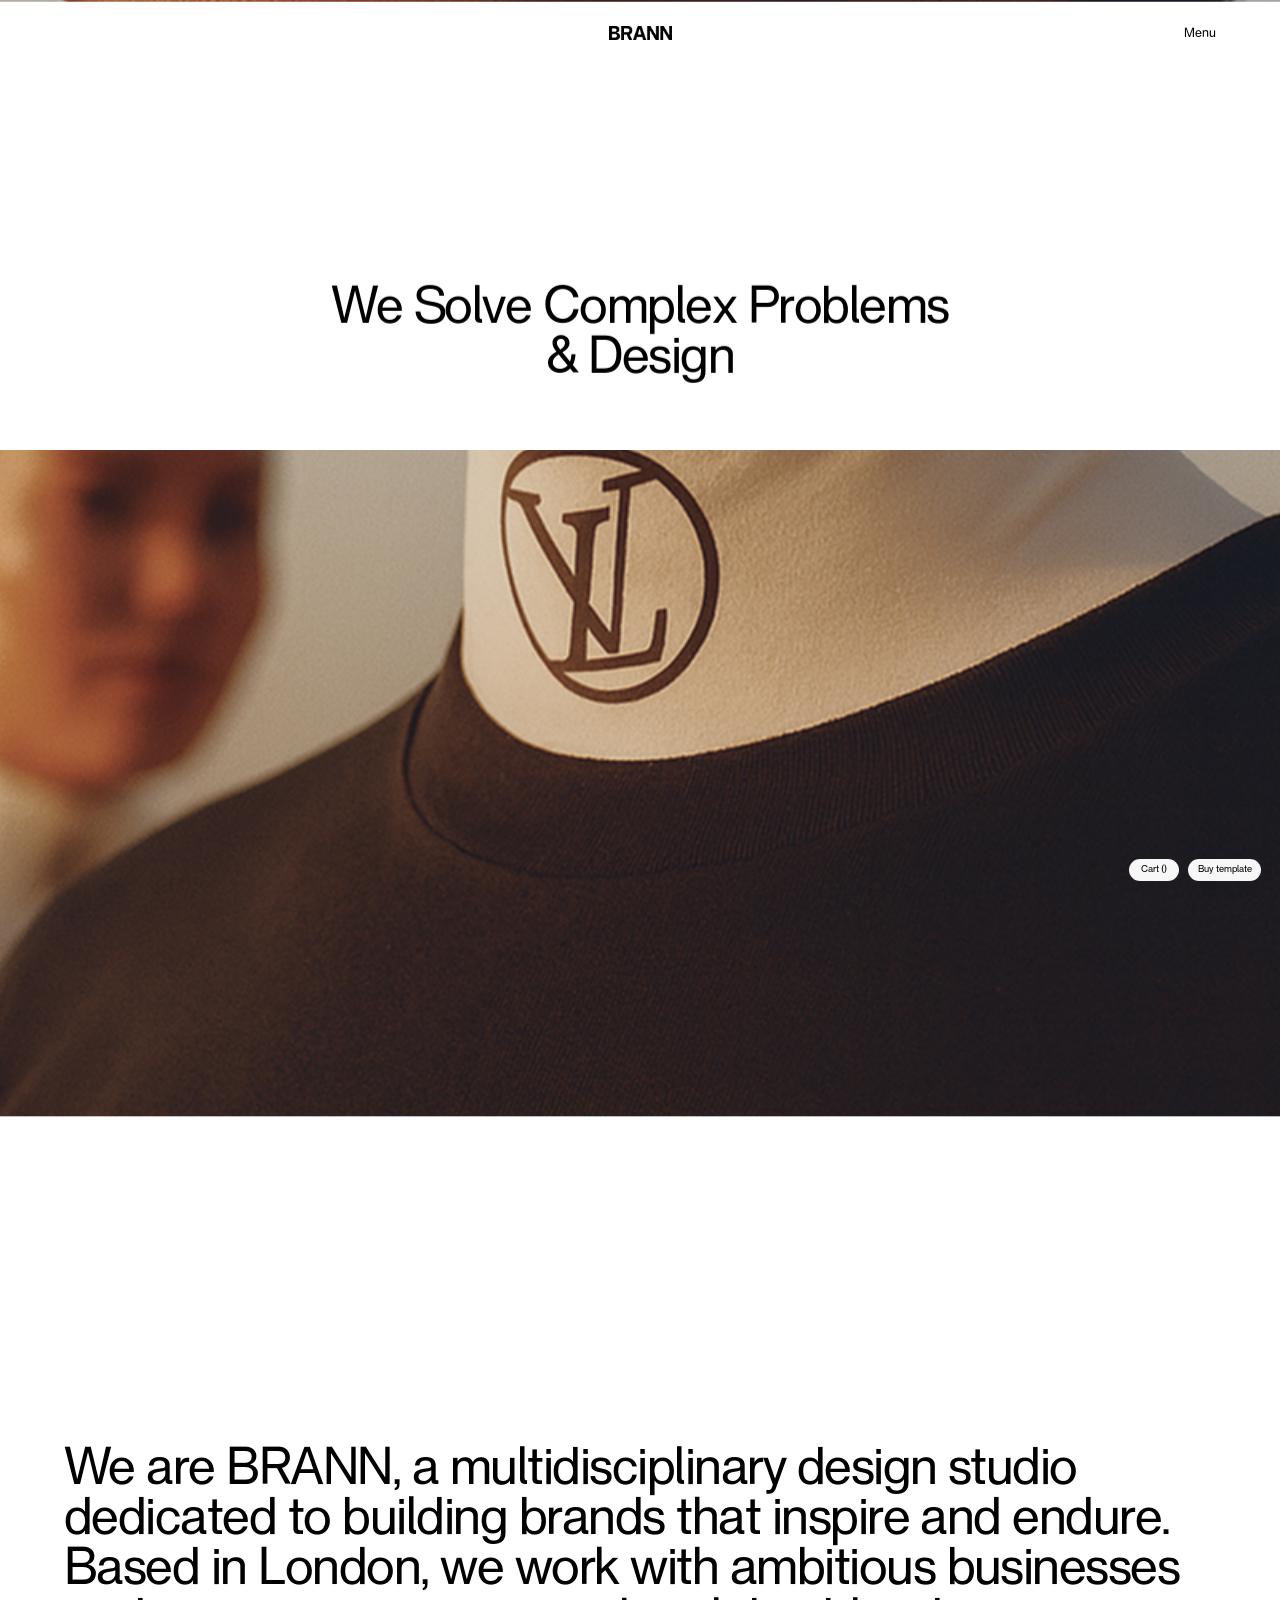
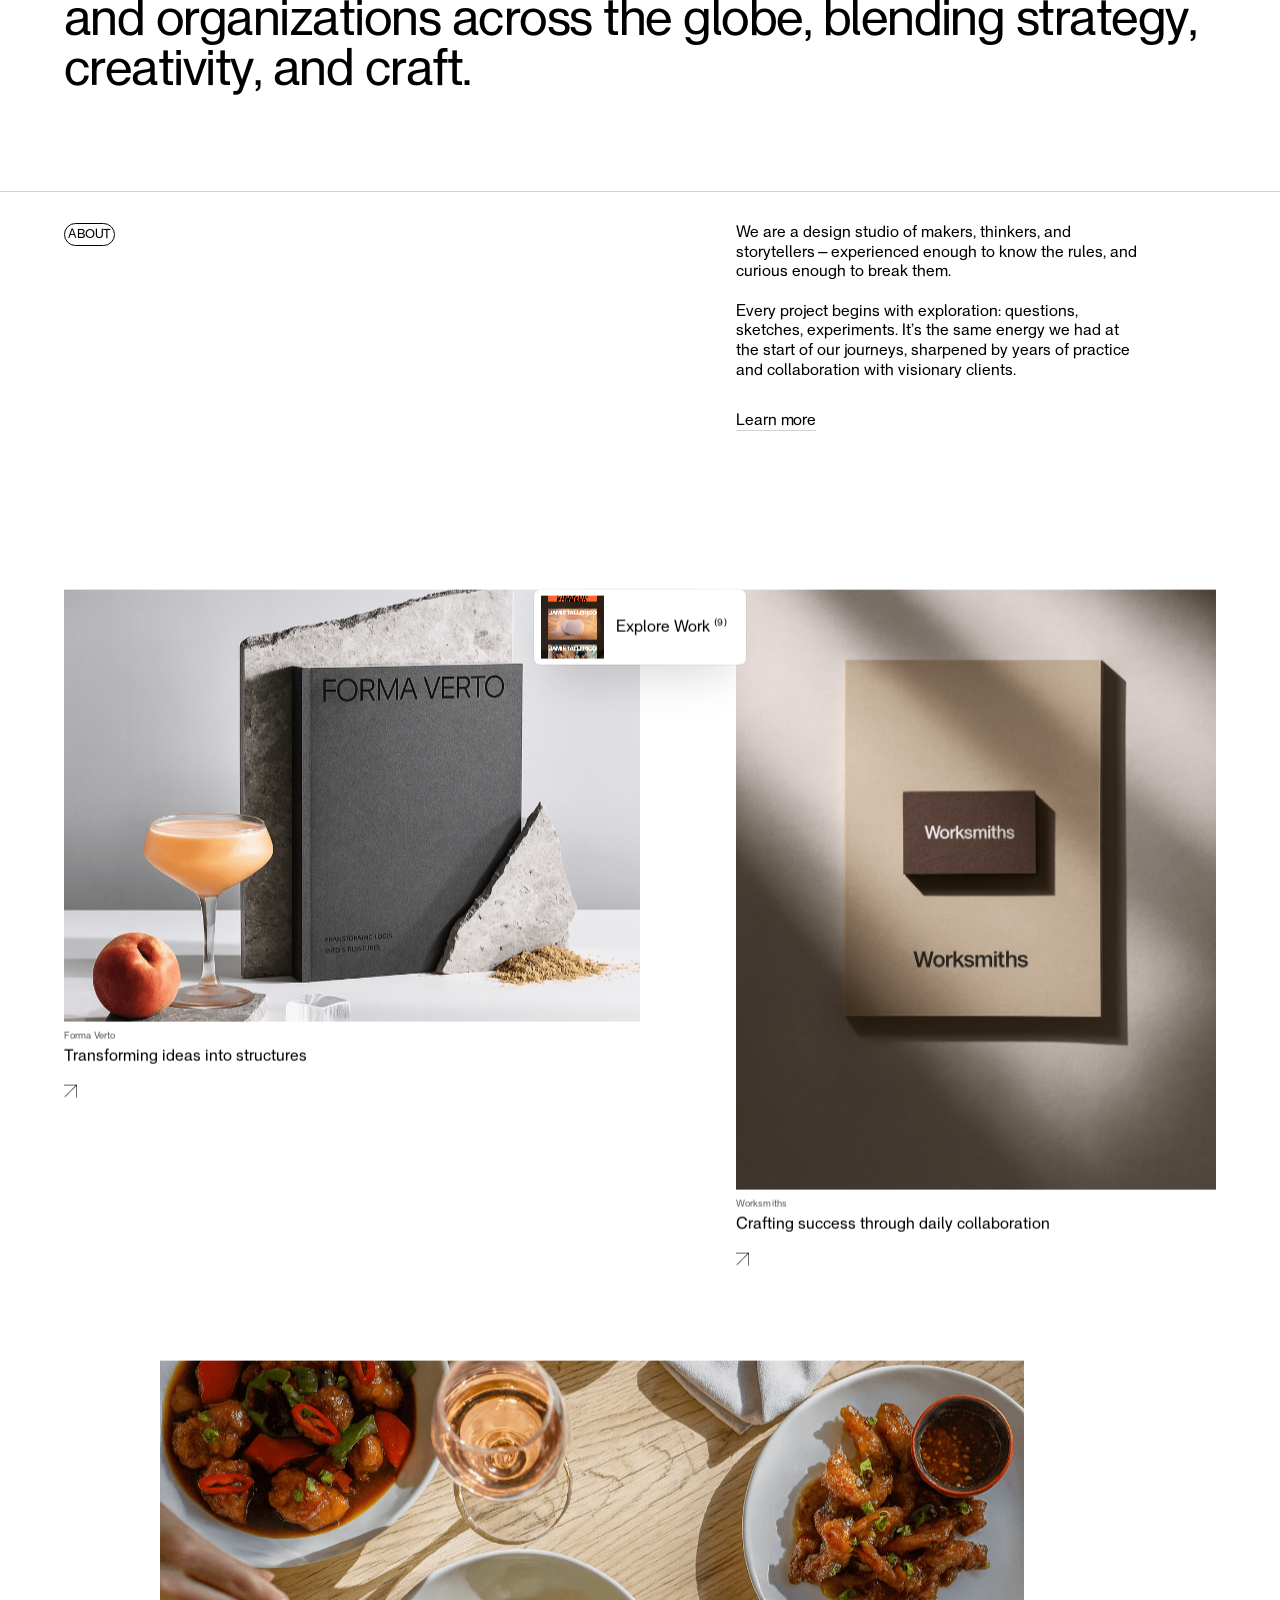
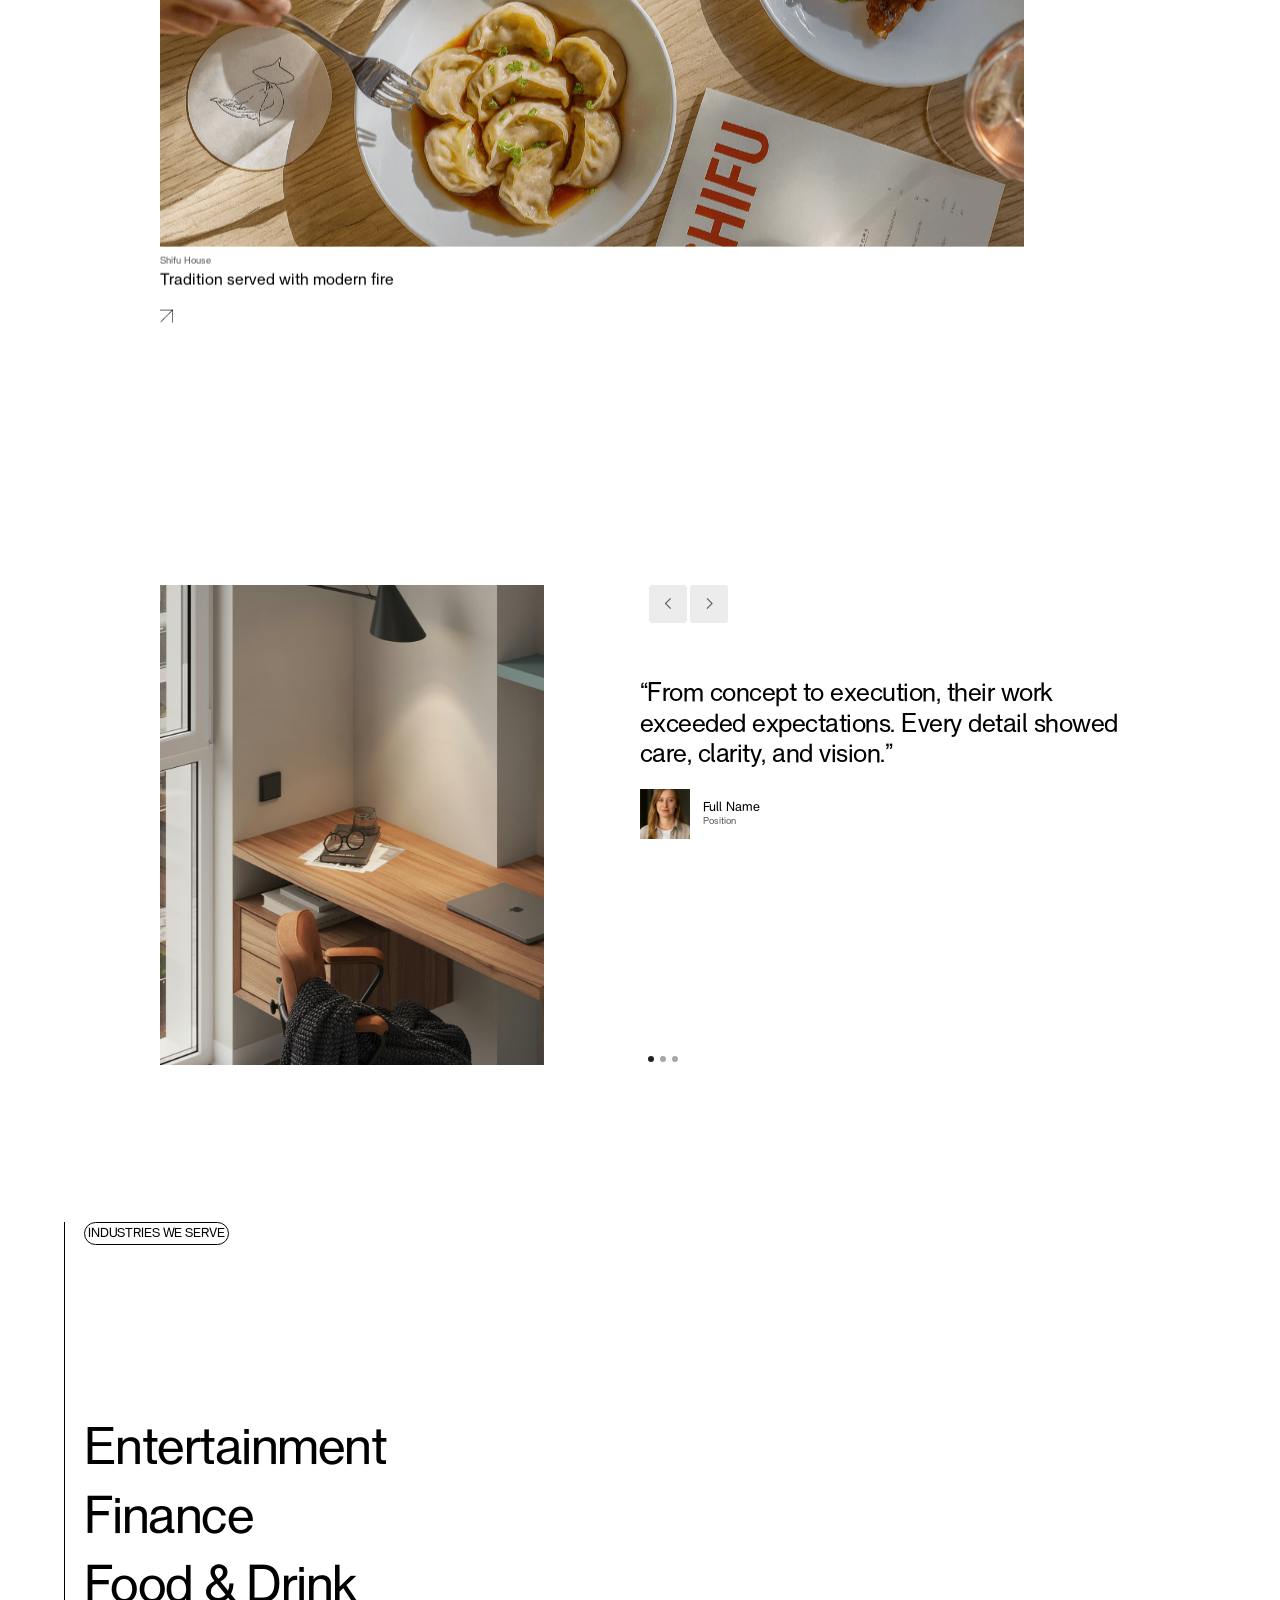
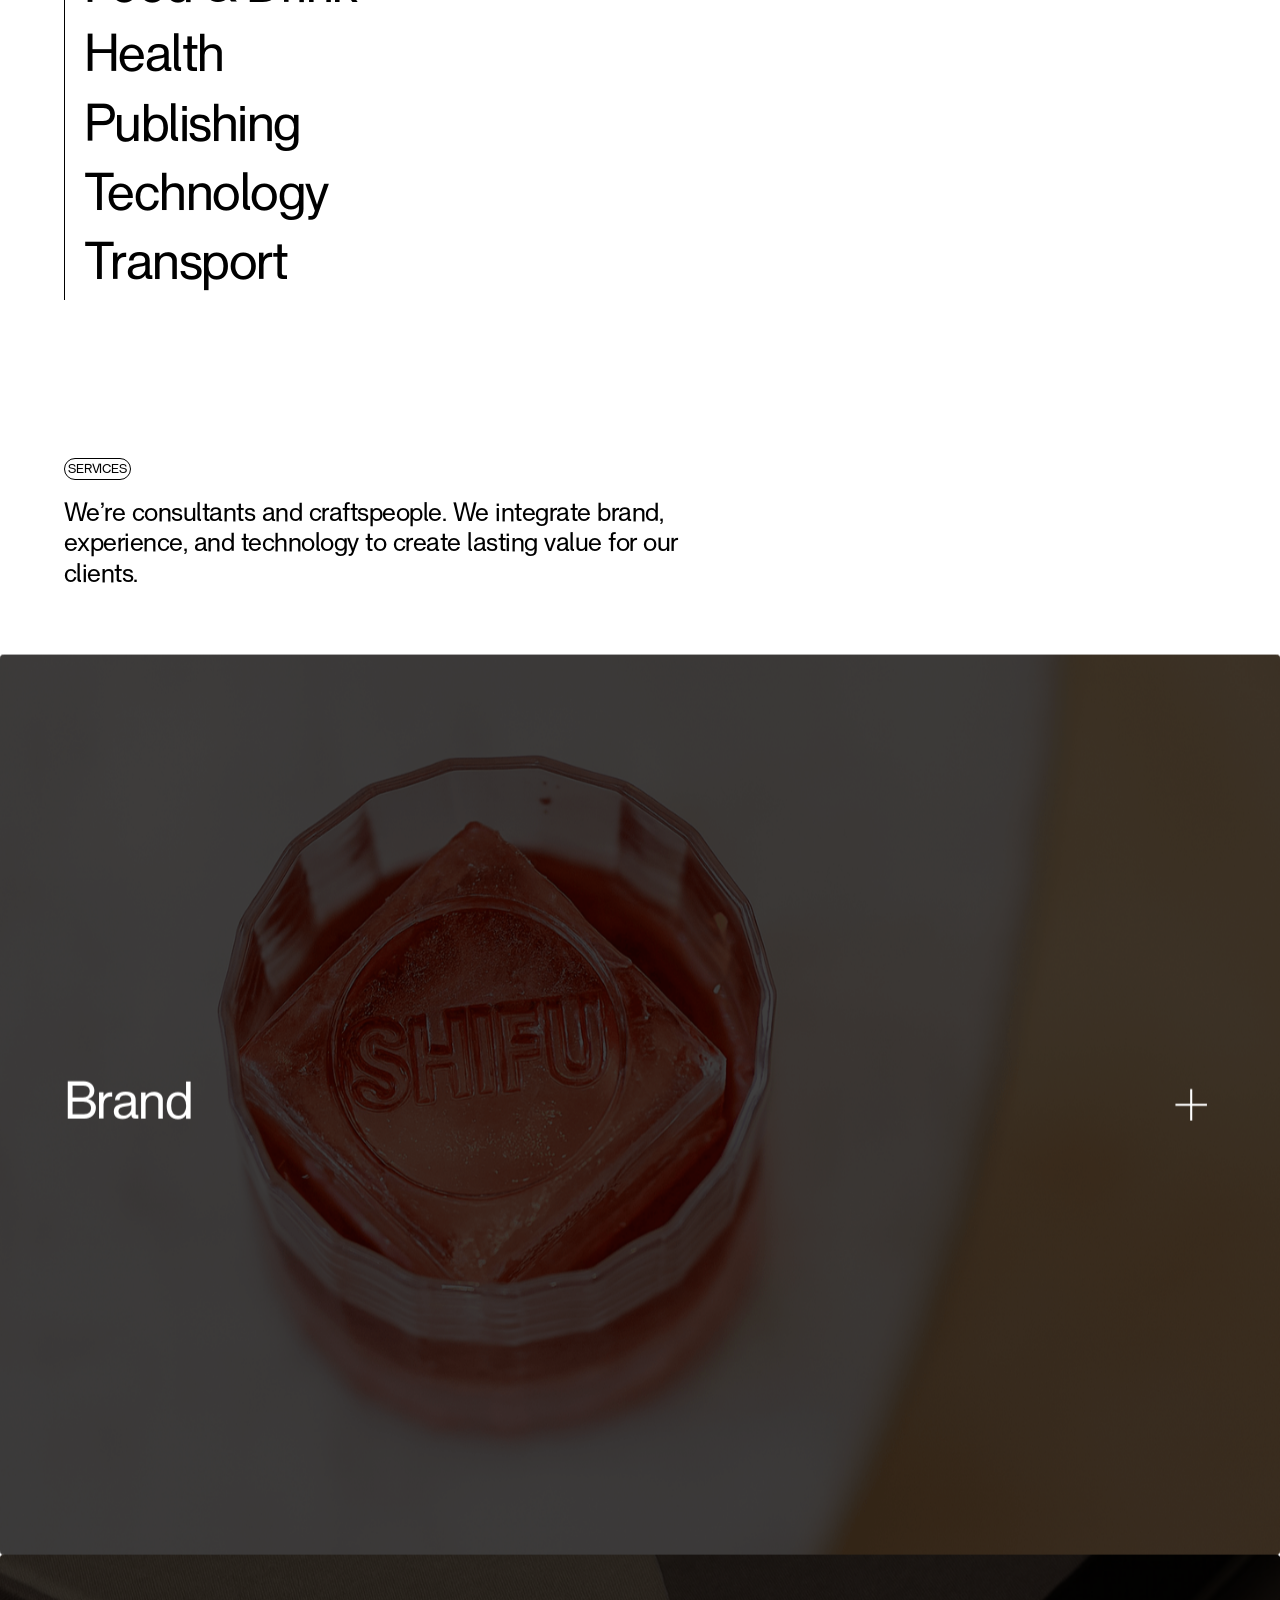
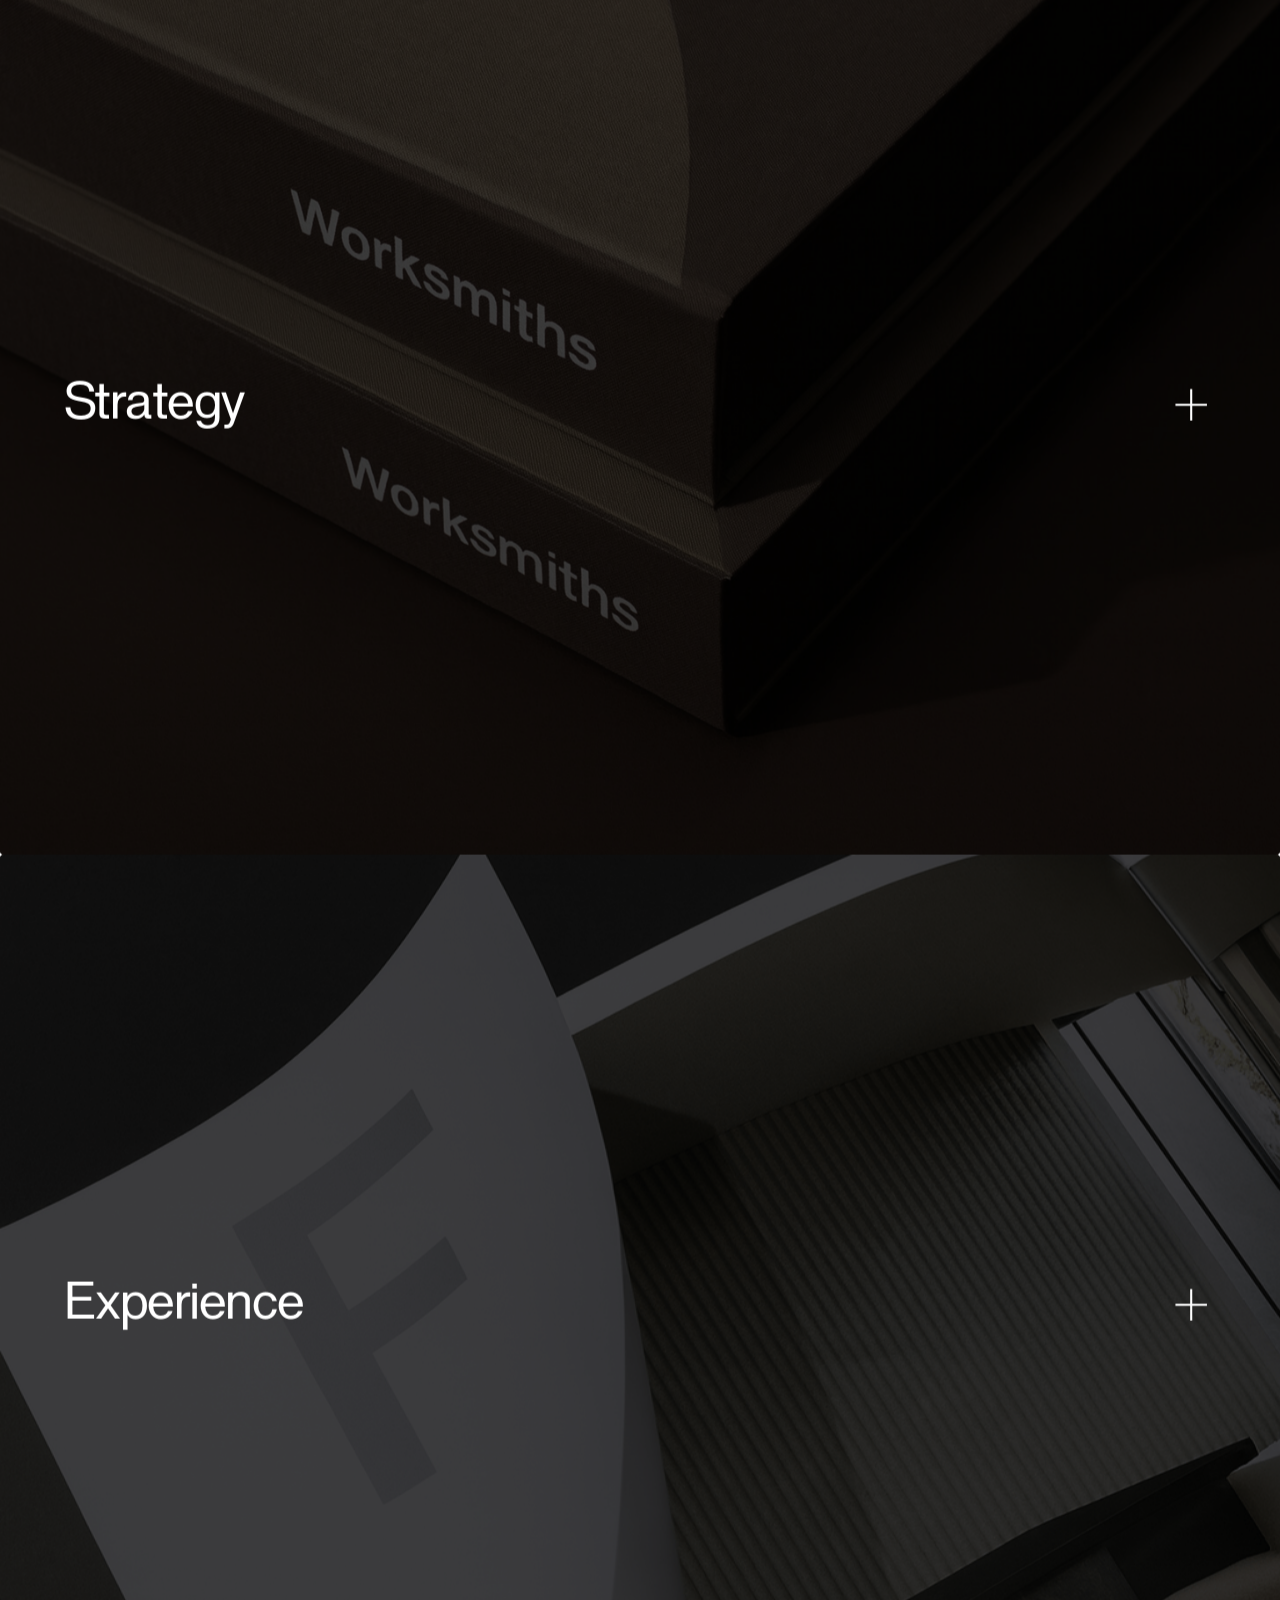
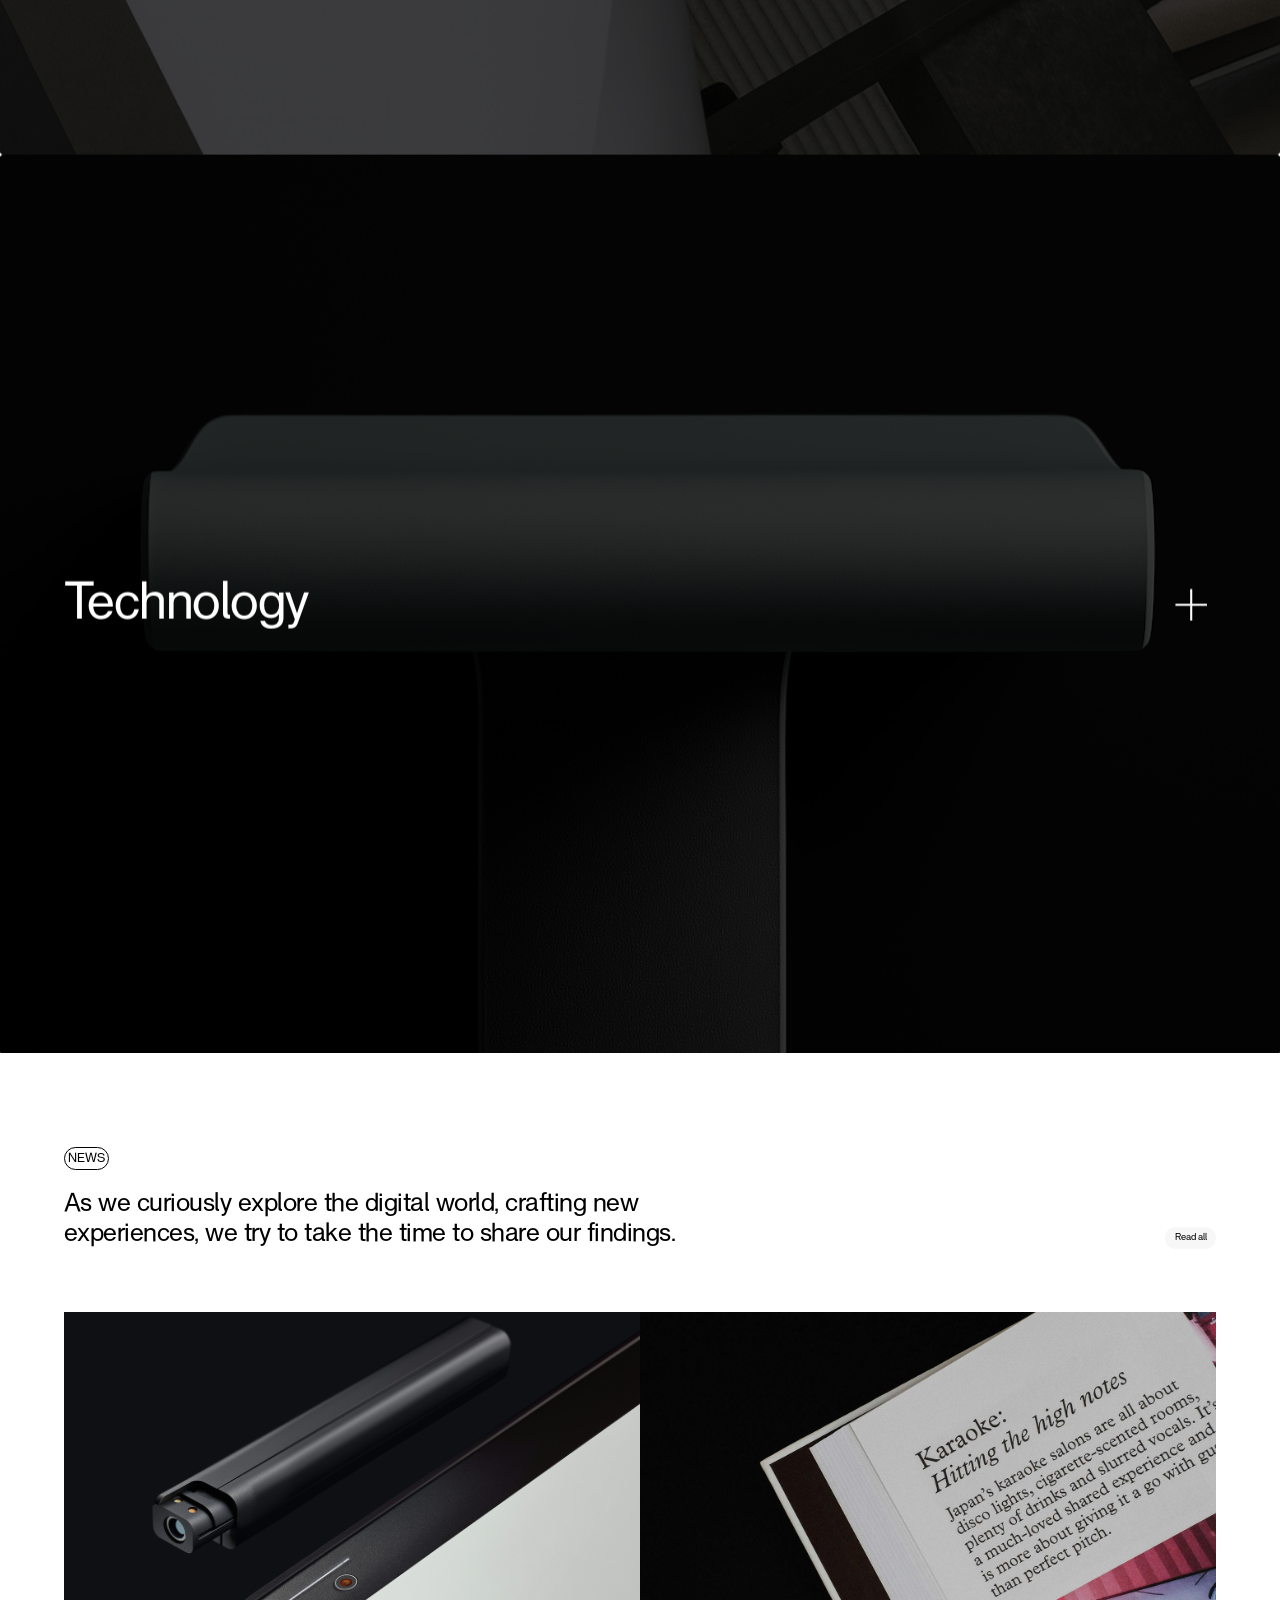
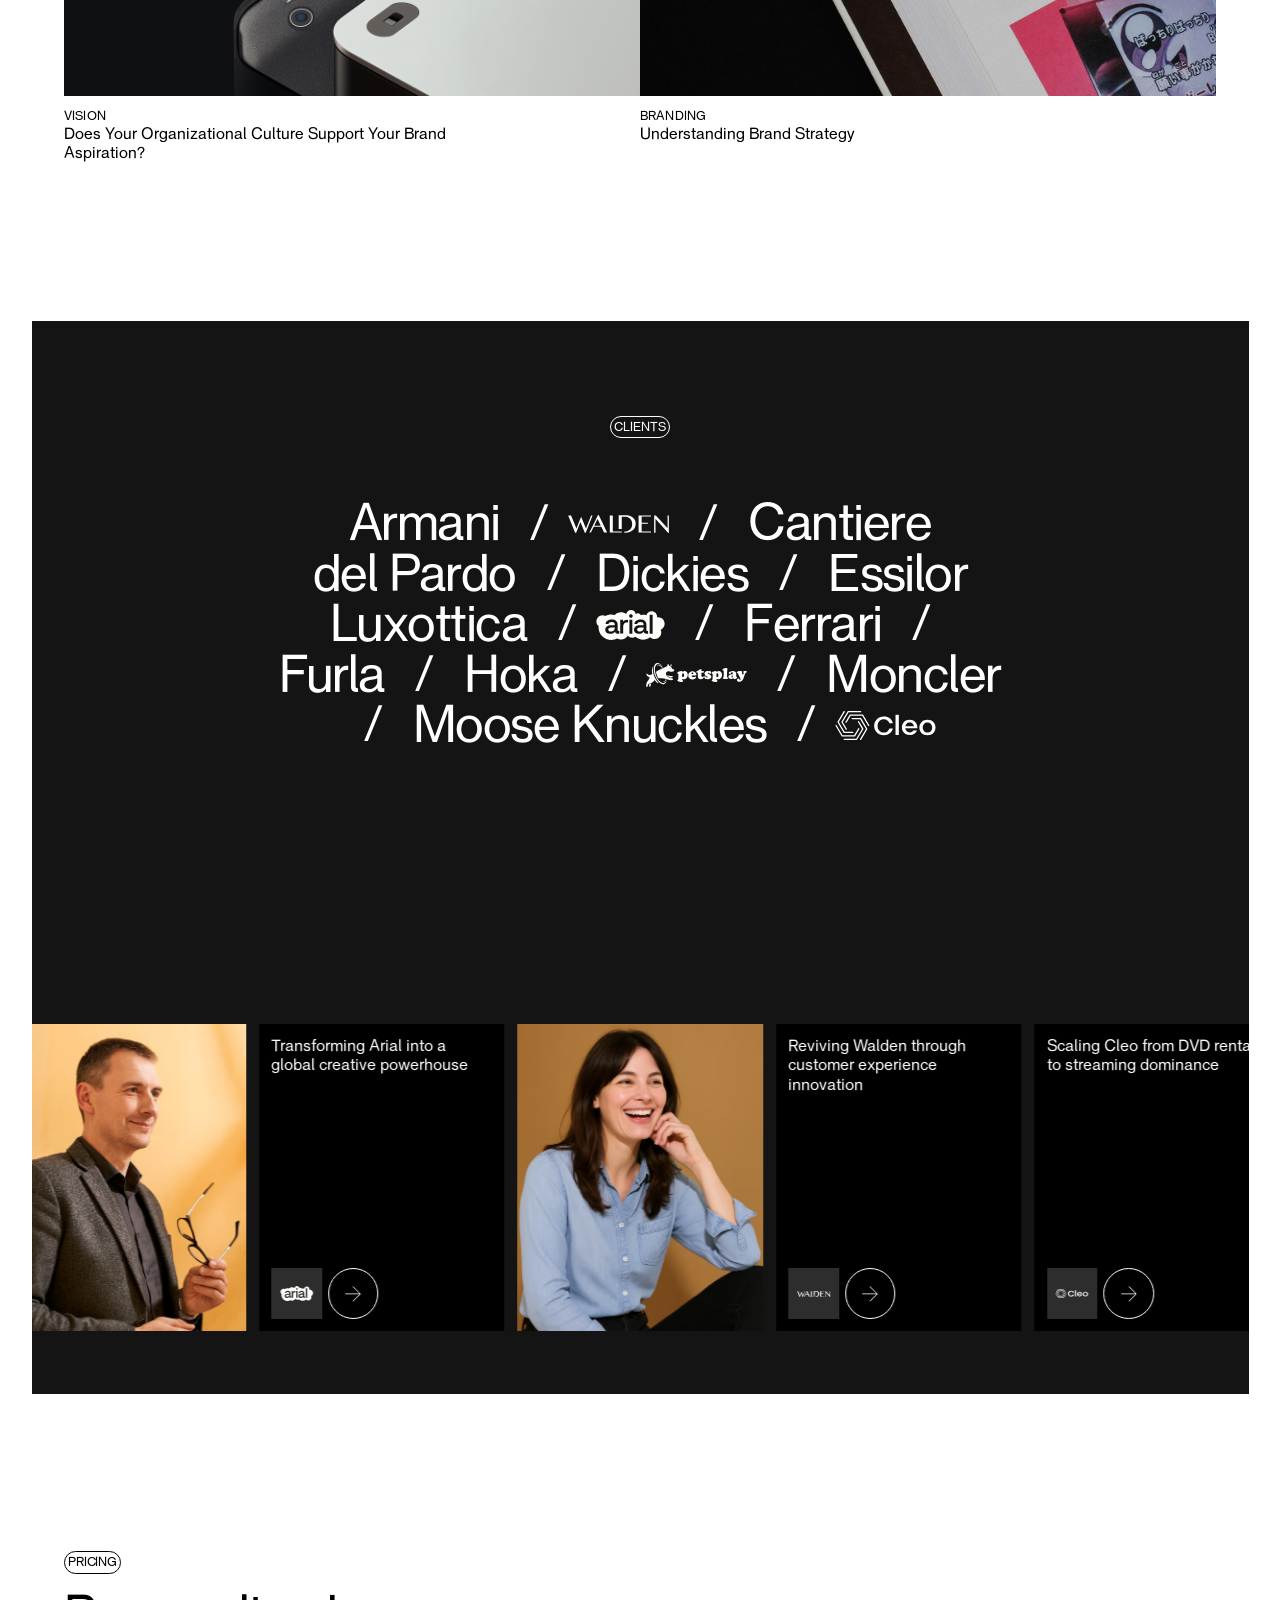
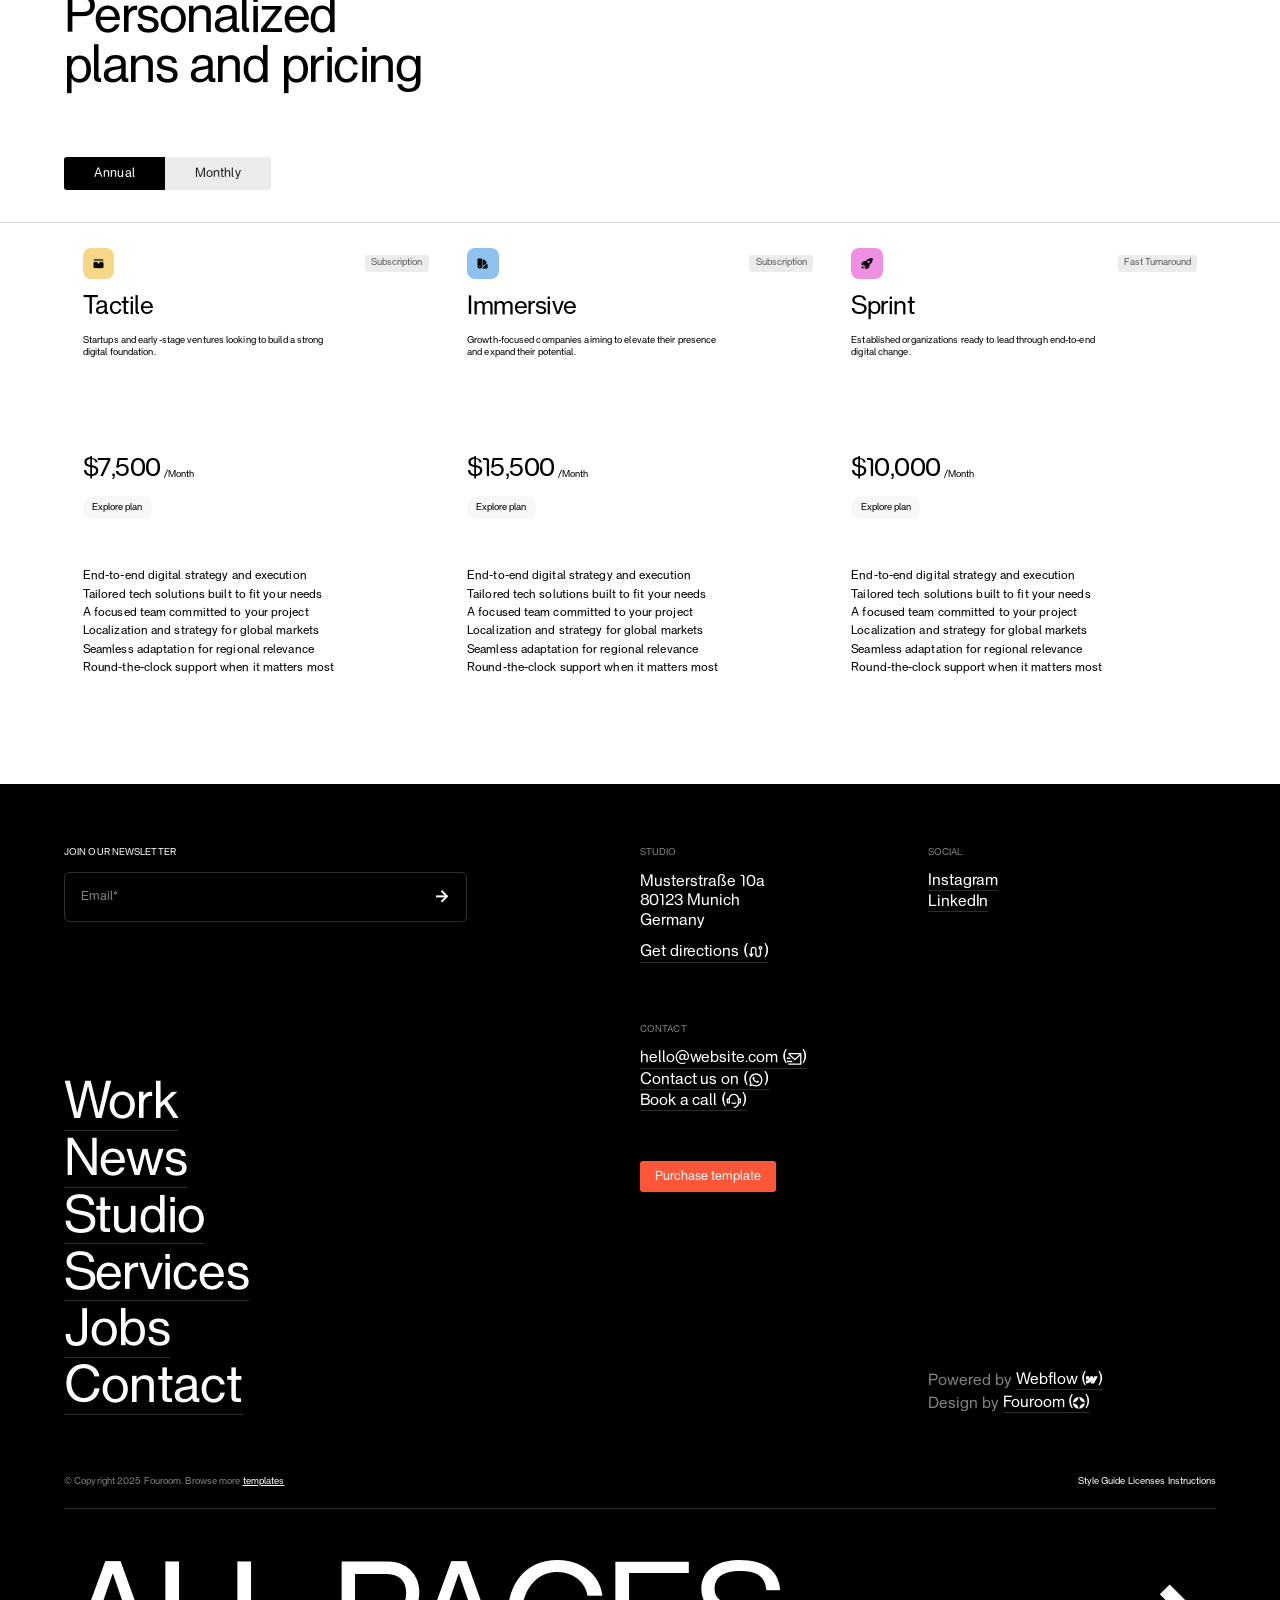
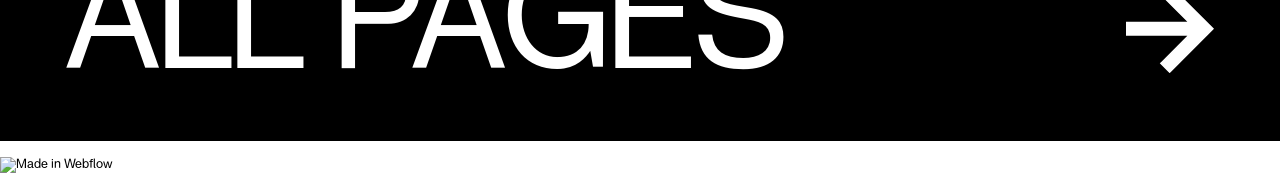
==== index.htm @ 39dccdbb "first" ====
﻿<!DOCTYPE html>
<!-- This site was created in Webflow. https://webflow.com --><!-- Last Published: Thu Sep 04 2025 14:44:20 GMT+0000 (Coordinated Universal Time) -->
<html data-wf-domain="brann-template.webflow.io" data-wf-page="68a480bd18258a0deef82a08"
  data-wf-site="68a480bd18258a0deef8291e" lang="en">

<head>
  <meta charset="utf-8">
  <title>Make With us</title>
  <meta
    content="A grid-based portfolio template with modern typography, smooth animations, and multiple layouts. Designed for agencies and studios to showcase creative projects with structure, elegance, and a bold contemporary feel."
    name="description">
  <meta content="Brann – Webflow Ecommerce website template" property="og:title">
  <meta
    content="A grid-based portfolio template with modern typography, smooth animations, and multiple layouts. Designed for agencies and studios to showcase creative projects with structure, elegance, and a bold contemporary feel."
    property="og:description">
  <meta
    content="https://cdn.prod.website-files.com/68a480bd18258a0deef8291e/68adb1adfdd517c8e2b0186c_brann-opengraph.jpg"
    property="og:image">
  <meta content="Brann – Webflow Ecommerce website template" property="twitter:title">
  <meta
    content="A grid-based portfolio template with modern typography, smooth animations, and multiple layouts. Designed for agencies and studios to showcase creative projects with structure, elegance, and a bold contemporary feel."
    property="twitter:description">
  <meta property="og:type" content="website">
  <meta content="summary_large_image" name="twitter:card">
  <meta content="width=device-width, initial-scale=1" name="viewport">
  <meta content="Webflow" name="generator">
  <link href="68a480bd18258a0deef8291e/css/brann-template.webflow.shared.863f27e0b.min.css" rel="stylesheet"
    type="text/css">
  <style>
    @media (min-width:992px) {
      html.w-mod-js:not(.w-mod-ix) [data-w-id="eb1e9ba1-8c2b-0727-77b4-961939cacb7f"] {
        -webkit-transform: translate3d(-200%, 200%, 0) scale3d(1, 1, 1) rotateX(0) rotateY(0) rotateZ(0) skew(0, 0);
        -moz-transform: translate3d(-200%, 200%, 0) scale3d(1, 1, 1) rotateX(0) rotateY(0) rotateZ(0) skew(0, 0);
        -ms-transform: translate3d(-200%, 200%, 0) scale3d(1, 1, 1) rotateX(0) rotateY(0) rotateZ(0) skew(0, 0);
        transform: translate3d(-200%, 200%, 0) scale3d(1, 1, 1) rotateX(0) rotateY(0) rotateZ(0) skew(0, 0);
      }

      html.w-mod-js:not(.w-mod-ix) [data-w-id="4f602be9-e205-11c9-e131-269043ba0101"] {
        -webkit-transform: translate3d(-200%, 200%, 0) scale3d(1, 1, 1) rotateX(0) rotateY(0) rotateZ(0) skew(0, 0);
        -moz-transform: translate3d(-200%, 200%, 0) scale3d(1, 1, 1) rotateX(0) rotateY(0) rotateZ(0) skew(0, 0);
        -ms-transform: translate3d(-200%, 200%, 0) scale3d(1, 1, 1) rotateX(0) rotateY(0) rotateZ(0) skew(0, 0);
        transform: translate3d(-200%, 200%, 0) scale3d(1, 1, 1) rotateX(0) rotateY(0) rotateZ(0) skew(0, 0);
      }

      html.w-mod-js:not(.w-mod-ix) [data-w-id="05afa930-12da-088f-0592-af51bc7b2a1f"] {
        -webkit-transform: translate3d(-200%, 200%, 0) scale3d(1, 1, 1) rotateX(0) rotateY(0) rotateZ(0) skew(0, 0);
        -moz-transform: translate3d(-200%, 200%, 0) scale3d(1, 1, 1) rotateX(0) rotateY(0) rotateZ(0) skew(0, 0);
        -ms-transform: translate3d(-200%, 200%, 0) scale3d(1, 1, 1) rotateX(0) rotateY(0) rotateZ(0) skew(0, 0);
        transform: translate3d(-200%, 200%, 0) scale3d(1, 1, 1) rotateX(0) rotateY(0) rotateZ(0) skew(0, 0);
      }

      html.w-mod-js:not(.w-mod-ix) [data-w-id="edd7eb50-45d9-f747-c225-afcb6ad78444"] {
        width: 0px;
        height: 0px;
      }
    }
  </style>
  <script
    type="text/javascript">!function (o, c) { var n = c.documentElement, t = " w-mod-"; n.className += t + "js", ("ontouchstart" in o || o.DocumentTouch && c instanceof DocumentTouch) && (n.className += t + "touch") }(window, document);</script>
  <link href="68a480bd18258a0deef8291e/68b153b8cb34498ede73aefc_fouroom-logo-mark-light%4032.png" rel="shortcut icon"
    type="image/x-icon">
  <link href="68a480bd18258a0deef8291e/68b153bb818a2fac6157d45e_fouroom-logo-mark-light%40256.png"
    rel="apple-touch-icon">
  <style>
    body {
      -webkit-font-smoothing: antialiased;
      -moz-osx-font-smoothing: grayscale;
      font-smoothing: antialiased;
      text-rendering: optimizeLegibility;
    }
  </style>

  <!-- Lenis script and styles -->
  <script src="lenis%401.3.4/dist/lenis.min.js"></script>
  <link rel="stylesheet" href="lenis%401.3.4/dist/lenis.css">
  <script
    type="text/javascript">window.__WEBFLOW_CURRENCY_SETTINGS = { "currencyCode": "USD", "symbol": "$", "decimal": ".", "fractionDigits": 2, "group": ",", "template": "{{wf {\"path\":\"symbol\",\"type\":\"PlainText\"} }} {{wf {\"path\":\"amount\",\"type\":\"CommercePrice\"} }} {{wf {\"path\":\"currencyCode\",\"type\":\"PlainText\"} }}", "hideDecimalForWholeNumbers": false };</script>
</head>

<body>
  <div class="page">
    <div>
      <div class="purchase-wrap"><a data-wf--button--variant="base"
          href="https://webflow.com/templates/html/brann-website-template" target="_blank"
          class="button w-inline-block">
          <div class="button_text">Buy template</div>
        </a></div>
      <div class="navbar-cart">
        <div data-open-product="" data-wf-cart-type="modal" data-wf-cart-query="query Dynamo3 {
  database {
    id
    commerceOrder {
      comment
      extraItems {
        name
        pluginId
        pluginName
        price {
          decimalValue
          string
          unit
          value
        }
      }
      id
      startedOn
      statusFlags {
        hasDownloads
        hasSubscription
        isFreeOrder
        requiresShipping
      }
      subtotal {
        decimalValue
        string
        unit
        value
      }
      total {
        decimalValue
        string
        unit
        value
      }
      updatedOn
      userItems {
        count
        id
        price {
          value
          unit
          decimalValue
          string
        }
        product {
          id
          cmsLocaleId
          draft
          archived
          f_ec_product_type_2dr10dr: productType {
            id
            name
          }
          f_name_: name
          f_sku_properties_3dr: skuProperties {
            id
            name
            enum {
              id
              name
              slug
            }
          }
        }
        rowTotal {
          decimalValue
          string
          unit
          value
        }
        sku {
          cmsLocaleId
          draft
          archived
          f_main_image_4dr: mainImage {
            url
            file {
              size
              origFileName
              createdOn
              updatedOn
              mimeType
              width
              height
              variants {
                origFileName
                quality
                height
                width
                s3Url
                error
                size
              }
            }
            alt
          }
          f_sku_values_3dr: skuValues {
            property {
              id
            }
            value {
              id
            }
          }
          id
        }
        subscriptionFrequency
        subscriptionInterval
        subscriptionTrial
      }
      userItemsCount
    }
  }
  site {
    commerce {
      id
      businessAddress {
        country
      }
      defaultCountry
      defaultCurrency
      quickCheckoutEnabled
    }
  }
}" data-wf-page-link-href-prefix="" class="w-commerce-commercecartwrapper" data-node-type="commerce-cart-wrapper"><a
            class="w-commerce-commercecartopenlink cart-button w-inline-block" role="button" aria-haspopup="dialog"
            aria-label="Open cart" data-node-type="commerce-cart-open-link" href="#">
            <div class="body-3 w-inline-block">Cart (</div>
            <div
              data-wf-bindings="%5B%7B%22innerHTML%22%3A%7B%22type%22%3A%22Number%22%2C%22filter%22%3A%7B%22type%22%3A%22numberPrecision%22%2C%22params%22%3A%5B%220%22%2C%22numberPrecision%22%5D%7D%2C%22dataPath%22%3A%22database.commerceOrder.userItemsCount%22%7D%7D%5D"
              class="w-commerce-commercecartopenlinkcount cart-quantity body-3">0</div>
            <div class="body-3 w-inline-block">)</div>
          </a>
          <div style="display:none"
            class="w-commerce-commercecartcontainerwrapper w-commerce-commercecartcontainerwrapper--cartType-modal"
            data-node-type="commerce-cart-container-wrapper">
            <div data-node-type="commerce-cart-container" role="dialog"
              class="w-commerce-commercecartcontainer cart-container">
              <div class="w-commerce-commercecartheader cart-header">
                <h4 class="w-commerce-commercecartheading">Your Cart</h4><a
                  class="w-commerce-commercecartcloselink w-inline-block" role="button" aria-label="Close cart"
                  data-node-type="commerce-cart-close-link"><svg width="16px" height="16px" viewbox="0 0 16 16">
                    <g stroke="none" stroke-width="1" fill="none" fill-rule="evenodd">
                      <g fill-rule="nonzero" fill="#333333">
                        <polygon
                          points="6.23223305 8 0.616116524 13.6161165 2.38388348 15.3838835 8 9.76776695 13.6161165 15.3838835 15.3838835 13.6161165 9.76776695 8 15.3838835 2.38388348 13.6161165 0.616116524 8 6.23223305 2.38388348 0.616116524 0.616116524 2.38388348 6.23223305 8">
                        </polygon>
                      </g>
                    </g>
                  </svg></a>
              </div>
              <div class="w-commerce-commercecartformwrapper">
                <form style="display:none" class="w-commerce-commercecartform" data-node-type="commerce-cart-form">
                  <script type="text/x-wf-template"
                    id="wf-template-de19ef41-c7bb-ce86-eb7e-bd6dd7b0bdcc">%3Cdiv%20class%3D%22w-commerce-commercecartitem%22%3E%3Cimg%20data-wf-bindings%3D%22%255B%257B%2522src%2522%253A%257B%2522type%2522%253A%2522ImageRef%2522%252C%2522filter%2522%253A%257B%2522type%2522%253A%2522identity%2522%252C%2522params%2522%253A%255B%255D%257D%252C%2522dataPath%2522%253A%2522database.commerceOrder.userItems%255B%255D.sku.f_main_image_4dr%2522%257D%257D%255D%22%20src%3D%22%22%20alt%3D%22%22%20class%3D%22w-commerce-commercecartitemimage%20w-dyn-bind-empty%22%2F%3E%3Cdiv%20class%3D%22w-commerce-commercecartiteminfo%22%3E%3Cdiv%20data-wf-bindings%3D%22%255B%257B%2522innerHTML%2522%253A%257B%2522type%2522%253A%2522PlainText%2522%252C%2522filter%2522%253A%257B%2522type%2522%253A%2522identity%2522%252C%2522params%2522%253A%255B%255D%257D%252C%2522dataPath%2522%253A%2522database.commerceOrder.userItems%255B%255D.product.f_name_%2522%257D%257D%255D%22%20class%3D%22w-commerce-commercecartproductname%20w-dyn-bind-empty%22%3E%3C%2Fdiv%3E%3Cdiv%20data-wf-bindings%3D%22%255B%257B%2522innerHTML%2522%253A%257B%2522type%2522%253A%2522CommercePrice%2522%252C%2522filter%2522%253A%257B%2522type%2522%253A%2522price%2522%252C%2522params%2522%253A%255B%255D%257D%252C%2522dataPath%2522%253A%2522database.commerceOrder.userItems%255B%255D.price%2522%257D%257D%255D%22%3E%24%C2%A00.00%C2%A0USD%3C%2Fdiv%3E%3Cscript%20type%3D%22text%2Fx-wf-template%22%20id%3D%22wf-template-de19ef41-c7bb-ce86-eb7e-bd6dd7b0bdd2%22%3E%253Cli%253E%253Cspan%2520data-wf-bindings%253D%2522%25255B%25257B%252522innerHTML%252522%25253A%25257B%252522type%252522%25253A%252522PlainText%252522%25252C%252522filter%252522%25253A%25257B%252522type%252522%25253A%252522identity%252522%25252C%252522params%252522%25253A%25255B%25255D%25257D%25252C%252522dataPath%252522%25253A%252522database.commerceOrder.userItems%25255B%25255D.product.f_sku_properties_3dr%25255B%25255D.name%252522%25257D%25257D%25255D%2522%2520class%253D%2522w-dyn-bind-empty%2522%253E%253C%252Fspan%253E%253Cspan%253E%253A%2520%253C%252Fspan%253E%253Cspan%2520data-wf-bindings%253D%2522%25255B%25257B%252522innerHTML%252522%25253A%25257B%252522type%252522%25253A%252522CommercePropValues%252522%25252C%252522filter%252522%25253A%25257B%252522type%252522%25253A%252522identity%252522%25252C%252522params%252522%25253A%25255B%25255D%25257D%25252C%252522dataPath%252522%25253A%252522database.commerceOrder.userItems%25255B%25255D.product.f_sku_properties_3dr%25255B%25255D%252522%25257D%25257D%25255D%2522%2520class%253D%2522w-dyn-bind-empty%2522%253E%253C%252Fspan%253E%253C%252Fli%253E%3C%2Fscript%3E%3Cul%20data-wf-bindings%3D%22%255B%257B%2522optionSets%2522%253A%257B%2522type%2522%253A%2522CommercePropTable%2522%252C%2522filter%2522%253A%257B%2522type%2522%253A%2522identity%2522%252C%2522params%2522%253A%255B%255D%257D%252C%2522dataPath%2522%253A%2522database.commerceOrder.userItems%255B%255D.product.f_sku_properties_3dr%5B%5D%2522%257D%257D%252C%257B%2522optionValues%2522%253A%257B%2522type%2522%253A%2522CommercePropValues%2522%252C%2522filter%2522%253A%257B%2522type%2522%253A%2522identity%2522%252C%2522params%2522%253A%255B%255D%257D%252C%2522dataPath%2522%253A%2522database.commerceOrder.userItems%255B%255D.sku.f_sku_values_3dr%2522%257D%257D%255D%22%20class%3D%22w-commerce-commercecartoptionlist%22%20data-wf-collection%3D%22database.commerceOrder.userItems%255B%255D.product.f_sku_properties_3dr%22%20data-wf-template-id%3D%22wf-template-de19ef41-c7bb-ce86-eb7e-bd6dd7b0bdd2%22%3E%3Cli%3E%3Cspan%20data-wf-bindings%3D%22%255B%257B%2522innerHTML%2522%253A%257B%2522type%2522%253A%2522PlainText%2522%252C%2522filter%2522%253A%257B%2522type%2522%253A%2522identity%2522%252C%2522params%2522%253A%255B%255D%257D%252C%2522dataPath%2522%253A%2522database.commerceOrder.userItems%255B%255D.product.f_sku_properties_3dr%255B%255D.name%2522%257D%257D%255D%22%20class%3D%22w-dyn-bind-empty%22%3E%3C%2Fspan%3E%3Cspan%3E%3A%20%3C%2Fspan%3E%3Cspan%20data-wf-bindings%3D%22%255B%257B%2522innerHTML%2522%253A%257B%2522type%2522%253A%2522CommercePropValues%2522%252C%2522filter%2522%253A%257B%2522type%2522%253A%2522identity%2522%252C%2522params%2522%253A%255B%255D%257D%252C%2522dataPath%2522%253A%2522database.commerceOrder.userItems%255B%255D.product.f_sku_properties_3dr%255B%255D%2522%257D%257D%255D%22%20class%3D%22w-dyn-bind-empty%22%3E%3C%2Fspan%3E%3C%2Fli%3E%3C%2Ful%3E%3Ca%20href%3D%22%23%22%20role%3D%22button%22%20data-wf-bindings%3D%22%255B%257B%2522data-commerce-sku-id%2522%253A%257B%2522type%2522%253A%2522ItemRef%2522%252C%2522filter%2522%253A%257B%2522type%2522%253A%2522identity%2522%252C%2522params%2522%253A%255B%255D%257D%252C%2522dataPath%2522%253A%2522database.commerceOrder.userItems%255B%255D.sku.id%2522%257D%257D%255D%22%20class%3D%22w-inline-block%22%20data-wf-cart-action%3D%22remove-item%22%20data-commerce-sku-id%3D%22%22%20aria-label%3D%22Remove%20item%20from%20cart%22%3E%3Cdiv%3ERemove%3C%2Fdiv%3E%3C%2Fa%3E%3C%2Fdiv%3E%3Cinput%20aria-label%3D%22Update%20quantity%22%20data-wf-bindings%3D%22%255B%257B%2522value%2522%253A%257B%2522type%2522%253A%2522Number%2522%252C%2522filter%2522%253A%257B%2522type%2522%253A%2522numberPrecision%2522%252C%2522params%2522%253A%255B%25220%2522%252C%2522numberPrecision%2522%255D%257D%252C%2522dataPath%2522%253A%2522database.commerceOrder.userItems%255B%255D.count%2522%257D%257D%252C%257B%2522data-commerce-sku-id%2522%253A%257B%2522type%2522%253A%2522ItemRef%2522%252C%2522filter%2522%253A%257B%2522type%2522%253A%2522identity%2522%252C%2522params%2522%253A%255B%255D%257D%252C%2522dataPath%2522%253A%2522database.commerceOrder.userItems%255B%255D.sku.id%2522%257D%257D%255D%22%20data-wf-conditions%3D%22%257B%2522condition%2522%253A%257B%2522fields%2522%253A%257B%2522product%253Aec-product-type%2522%253A%257B%2522ne%2522%253A%2522e348fd487d0102946c9179d2a94bb613%2522%252C%2522type%2522%253A%2522Option%2522%257D%257D%257D%252C%2522dataPath%2522%253A%2522database.commerceOrder.userItems%255B%255D%2522%257D%22%20class%3D%22w-commerce-commercecartquantity%22%20required%3D%22%22%20pattern%3D%22%5E%5B0-9%5D%2B%24%22%20inputMode%3D%22numeric%22%20type%3D%22number%22%20name%3D%22quantity%22%20autoComplete%3D%22off%22%20data-wf-cart-action%3D%22update-item-quantity%22%20data-commerce-sku-id%3D%22%22%20value%3D%221%22%2F%3E%3C%2Fdiv%3E</script>
                  <div class="w-commerce-commercecartlist cart-list"
                    data-wf-collection="database.commerceOrder.userItems"
                    data-wf-template-id="wf-template-de19ef41-c7bb-ce86-eb7e-bd6dd7b0bdcc">
                    <div class="w-commerce-commercecartitem"><img
                        data-wf-bindings="%5B%7B%22src%22%3A%7B%22type%22%3A%22ImageRef%22%2C%22filter%22%3A%7B%22type%22%3A%22identity%22%2C%22params%22%3A%5B%5D%7D%2C%22dataPath%22%3A%22database.commerceOrder.userItems%5B%5D.sku.f_main_image_4dr%22%7D%7D%5D"
                        src="" alt="" class="w-commerce-commercecartitemimage w-dyn-bind-empty">
                      <div class="w-commerce-commercecartiteminfo">
                        <div
                          data-wf-bindings="%5B%7B%22innerHTML%22%3A%7B%22type%22%3A%22PlainText%22%2C%22filter%22%3A%7B%22type%22%3A%22identity%22%2C%22params%22%3A%5B%5D%7D%2C%22dataPath%22%3A%22database.commerceOrder.userItems%5B%5D.product.f_name_%22%7D%7D%5D"
                          class="w-commerce-commercecartproductname w-dyn-bind-empty"></div>
                        <div
                          data-wf-bindings="%5B%7B%22innerHTML%22%3A%7B%22type%22%3A%22CommercePrice%22%2C%22filter%22%3A%7B%22type%22%3A%22price%22%2C%22params%22%3A%5B%5D%7D%2C%22dataPath%22%3A%22database.commerceOrder.userItems%5B%5D.price%22%7D%7D%5D">
                          $ 0.00 USD</div>
                        <script type="text/x-wf-template"
                          id="wf-template-de19ef41-c7bb-ce86-eb7e-bd6dd7b0bdd2">%3Cli%3E%3Cspan%20data-wf-bindings%3D%22%255B%257B%2522innerHTML%2522%253A%257B%2522type%2522%253A%2522PlainText%2522%252C%2522filter%2522%253A%257B%2522type%2522%253A%2522identity%2522%252C%2522params%2522%253A%255B%255D%257D%252C%2522dataPath%2522%253A%2522database.commerceOrder.userItems%255B%255D.product.f_sku_properties_3dr%255B%255D.name%2522%257D%257D%255D%22%20class%3D%22w-dyn-bind-empty%22%3E%3C%2Fspan%3E%3Cspan%3E%3A%20%3C%2Fspan%3E%3Cspan%20data-wf-bindings%3D%22%255B%257B%2522innerHTML%2522%253A%257B%2522type%2522%253A%2522CommercePropValues%2522%252C%2522filter%2522%253A%257B%2522type%2522%253A%2522identity%2522%252C%2522params%2522%253A%255B%255D%257D%252C%2522dataPath%2522%253A%2522database.commerceOrder.userItems%255B%255D.product.f_sku_properties_3dr%255B%255D%2522%257D%257D%255D%22%20class%3D%22w-dyn-bind-empty%22%3E%3C%2Fspan%3E%3C%2Fli%3E</script>
                        <ul
                          data-wf-bindings="%5B%7B%22optionSets%22%3A%7B%22type%22%3A%22CommercePropTable%22%2C%22filter%22%3A%7B%22type%22%3A%22identity%22%2C%22params%22%3A%5B%5D%7D%2C%22dataPath%22%3A%22database.commerceOrder.userItems%5B%5D.product.f_sku_properties_3dr[]%22%7D%7D%2C%7B%22optionValues%22%3A%7B%22type%22%3A%22CommercePropValues%22%2C%22filter%22%3A%7B%22type%22%3A%22identity%22%2C%22params%22%3A%5B%5D%7D%2C%22dataPath%22%3A%22database.commerceOrder.userItems%5B%5D.sku.f_sku_values_3dr%22%7D%7D%5D"
                          class="w-commerce-commercecartoptionlist"
                          data-wf-collection="database.commerceOrder.userItems%5B%5D.product.f_sku_properties_3dr"
                          data-wf-template-id="wf-template-de19ef41-c7bb-ce86-eb7e-bd6dd7b0bdd2">
                          <li><span
                              data-wf-bindings="%5B%7B%22innerHTML%22%3A%7B%22type%22%3A%22PlainText%22%2C%22filter%22%3A%7B%22type%22%3A%22identity%22%2C%22params%22%3A%5B%5D%7D%2C%22dataPath%22%3A%22database.commerceOrder.userItems%5B%5D.product.f_sku_properties_3dr%5B%5D.name%22%7D%7D%5D"
                              class="w-dyn-bind-empty"></span><span>: </span><span
                              data-wf-bindings="%5B%7B%22innerHTML%22%3A%7B%22type%22%3A%22CommercePropValues%22%2C%22filter%22%3A%7B%22type%22%3A%22identity%22%2C%22params%22%3A%5B%5D%7D%2C%22dataPath%22%3A%22database.commerceOrder.userItems%5B%5D.product.f_sku_properties_3dr%5B%5D%22%7D%7D%5D"
                              class="w-dyn-bind-empty"></span></li>
                        </ul><a href="#" role="button"
                          data-wf-bindings="%5B%7B%22data-commerce-sku-id%22%3A%7B%22type%22%3A%22ItemRef%22%2C%22filter%22%3A%7B%22type%22%3A%22identity%22%2C%22params%22%3A%5B%5D%7D%2C%22dataPath%22%3A%22database.commerceOrder.userItems%5B%5D.sku.id%22%7D%7D%5D"
                          class="w-inline-block" data-wf-cart-action="remove-item" data-commerce-sku-id=""
                          aria-label="Remove item from cart">
                          <div>Remove</div>
                        </a>
                      </div><input aria-label="Update quantity"
                        data-wf-bindings="%5B%7B%22value%22%3A%7B%22type%22%3A%22Number%22%2C%22filter%22%3A%7B%22type%22%3A%22numberPrecision%22%2C%22params%22%3A%5B%220%22%2C%22numberPrecision%22%5D%7D%2C%22dataPath%22%3A%22database.commerceOrder.userItems%5B%5D.count%22%7D%7D%2C%7B%22data-commerce-sku-id%22%3A%7B%22type%22%3A%22ItemRef%22%2C%22filter%22%3A%7B%22type%22%3A%22identity%22%2C%22params%22%3A%5B%5D%7D%2C%22dataPath%22%3A%22database.commerceOrder.userItems%5B%5D.sku.id%22%7D%7D%5D"
                        data-wf-conditions="%7B%22condition%22%3A%7B%22fields%22%3A%7B%22product%3Aec-product-type%22%3A%7B%22ne%22%3A%22e348fd487d0102946c9179d2a94bb613%22%2C%22type%22%3A%22Option%22%7D%7D%7D%2C%22dataPath%22%3A%22database.commerceOrder.userItems%5B%5D%22%7D"
                        class="w-commerce-commercecartquantity" required="" pattern="^[0-9]+$" inputmode="numeric"
                        type="number" name="quantity" autocomplete="off" data-wf-cart-action="update-item-quantity"
                        data-commerce-sku-id="" value="1">
                    </div>
                  </div>
                  <div class="w-commerce-commercecartfooter cart-footer">
                    <div aria-atomic="true" aria-live="polite" class="w-commerce-commercecartlineitem">
                      <div>Subtotal</div>
                      <div
                        data-wf-bindings="%5B%7B%22innerHTML%22%3A%7B%22type%22%3A%22CommercePrice%22%2C%22filter%22%3A%7B%22type%22%3A%22price%22%2C%22params%22%3A%5B%5D%7D%2C%22dataPath%22%3A%22database.commerceOrder.subtotal%22%7D%7D%5D"
                        class="w-commerce-commercecartordervalue"></div>
                    </div>
                    <div>
                      <div data-node-type="commerce-cart-quick-checkout-actions" style="display:none"><a
                          data-node-type="commerce-cart-apple-pay-button" role="button" aria-label="Apple Pay"
                          aria-haspopup="dialog"
                          style="background-image:-webkit-named-image(apple-pay-logo-white);background-size:100% 50%;background-position:50% 50%;background-repeat:no-repeat"
                          class="w-commerce-commercecartapplepaybutton" tabindex="0">
                          <div></div>
                        </a><a data-node-type="commerce-cart-quick-checkout-button" role="button" tabindex="0"
                          aria-haspopup="dialog" style="display:none"
                          class="w-commerce-commercecartquickcheckoutbutton"><svg
                            class="w-commerce-commercequickcheckoutgoogleicon" xmlns="http://www.w3.org/2000/svg"
                            xmlns:xlink="http://www.w3.org/1999/xlink" width="16" height="16" viewbox="0 0 16 16">
                            <defs>
                              <polygon id="google-mark-a" points="0 .329 3.494 .329 3.494 7.649 0 7.649"></polygon>
                              <polygon id="google-mark-c" points=".894 0 13.169 0 13.169 6.443 .894 6.443"></polygon>
                            </defs>
                            <g fill="none" fill-rule="evenodd">
                              <path fill="#4285F4"
                                d="M10.5967,12.0469 L10.5967,14.0649 L13.1167,14.0649 C14.6047,12.6759 15.4577,10.6209 15.4577,8.1779 C15.4577,7.6339 15.4137,7.0889 15.3257,6.5559 L7.8887,6.5559 L7.8887,9.6329 L12.1507,9.6329 C11.9767,10.6119 11.4147,11.4899 10.5967,12.0469">
                              </path>
                              <path fill="#34A853"
                                d="M7.8887,16 C10.0137,16 11.8107,15.289 13.1147,14.067 C13.1147,14.066 13.1157,14.065 13.1167,14.064 L10.5967,12.047 C10.5877,12.053 10.5807,12.061 10.5727,12.067 C9.8607,12.556 8.9507,12.833 7.8887,12.833 C5.8577,12.833 4.1387,11.457 3.4937,9.605 L0.8747,9.605 L0.8747,11.648 C2.2197,14.319 4.9287,16 7.8887,16">
                              </path>
                              <g transform="translate(0 4)">
                                <mask id="google-mark-b" fill="#fff">
                                  <use xlink:href="#google-mark-a"></use>
                                </mask>
                                <path fill="#FBBC04"
                                  d="M3.4639,5.5337 C3.1369,4.5477 3.1359,3.4727 3.4609,2.4757 L3.4639,2.4777 C3.4679,2.4657 3.4749,2.4547 3.4789,2.4427 L3.4939,0.3287 L0.8939,0.3287 C0.8799,0.3577 0.8599,0.3827 0.8459,0.4117 C-0.2821,2.6667 -0.2821,5.3337 0.8459,7.5887 L0.8459,7.5997 C0.8549,7.6167 0.8659,7.6317 0.8749,7.6487 L3.4939,5.6057 C3.4849,5.5807 3.4729,5.5587 3.4639,5.5337"
                                  mask="url(#google-mark-b)"></path>
                              </g>
                              <mask id="google-mark-d" fill="#fff">
                                <use xlink:href="#google-mark-c"></use>
                              </mask>
                              <path fill="#EA4335"
                                d="M0.894,4.3291 L3.478,6.4431 C4.113,4.5611 5.843,3.1671 7.889,3.1671 C9.018,3.1451 10.102,3.5781 10.912,4.3671 L13.169,2.0781 C11.733,0.7231 9.85,-0.0219 7.889,0.0001 C4.941,0.0001 2.245,1.6791 0.894,4.3291"
                                mask="url(#google-mark-d)"></path>
                            </g>
                          </svg><svg class="w-commerce-commercequickcheckoutmicrosofticon"
                            xmlns="http://www.w3.org/2000/svg" width="16" height="16" viewbox="0 0 16 16">
                            <g fill="none" fill-rule="evenodd">
                              <polygon fill="#F05022" points="7 7 1 7 1 1 7 1"></polygon>
                              <polygon fill="#7DB902" points="15 7 9 7 9 1 15 1"></polygon>
                              <polygon fill="#00A4EE" points="7 15 1 15 1 9 7 9"></polygon>
                              <polygon fill="#FFB700" points="15 15 9 15 9 9 15 9"></polygon>
                            </g>
                          </svg>
                          <div>Pay with browser.</div>
                        </a></div><a href="checkout.html" value="Continue to Checkout"
                        class="w-commerce-commercecartcheckoutbutton button-submit" data-loading-text="Hang Tight..."
                        data-node-type="cart-checkout-button">Continue to Checkout</a>
                    </div>
                  </div>
                </form>
                <div class="w-commerce-commercecartemptystate">
                  <div aria-label="This cart is empty" aria-live="polite">No items found.</div>
                </div>
                <div aria-live="assertive" style="display:none" data-node-type="commerce-cart-error"
                  class="w-commerce-commercecarterrorstate">
                  <div class="w-cart-error-msg" data-w-cart-quantity-error="Product is not available in this quantity."
                    data-w-cart-general-error="Something went wrong when adding this item to the cart."
                    data-w-cart-checkout-error="Checkout is disabled on this site."
                    data-w-cart-cart_order_min-error="The order minimum was not met. Add more items to your cart to continue."
                    data-w-cart-subscription_error-error="Before you purchase, please use your email invite to verify your address so we can send order updates.">
                    Product is not available in this quantity.</div>
                </div>
              </div>
            </div>
          </div>
        </div>
      </div>
      <div class="navbar_overlay"></div>
      <div class="navbar_wrap">
        <div class="navbar_grid">
          <div id="w-node-_309bbfb6-c7f8-e1fc-21e5-fc52da077420-da07741c"><a href="index.htm" aria-current="page"
              class="logo-link w-inline-block w--current">
              <div class="logo"><img loading="lazy" src="68a480bd18258a0deef8291e/68a480bd18258a0deef82a85_BRANN.png"
                  alt=""></div>
            </a></div>
          <div id="w-node-_309bbfb6-c7f8-e1fc-21e5-fc52da077424-da07741c" class="navbar-menu"><a
              data-w-id="309bbfb6-c7f8-e1fc-21e5-fc52da077425" href="#" class="navbar-menu_link w-inline-block">
              <div class="navbar-menu_link-close">Menu</div>
              <div class="navbar-menu_link-open">Close</div>
            </a></div>
        </div>
      </div>
      <div class="navbar-menu_wrap">
        <div class="navbar_background"></div>
        <div class="navbar-menu_content">
          <div class="navbar-menu_links"><a href="index.htm" aria-current="page"
              class="navbar-menu_link-item w-inline-block w--current">
              <div class="body-3">(01)</div>
              <div class="body-1">Index</div>
            </a>
            <div class="navbar-menu_divider-wrap">
              <div class="navbar-menu_divider"></div>
            </div><a href="work-featured.html" class="navbar-menu_link-item w-inline-block">
              <div class="body-3">(02)</div>
              <div class="body-1">Work</div>
            </a>
            <div class="navbar-menu_divider-wrap">
              <div class="navbar-menu_divider"></div>
            </div><a href="news.html" class="navbar-menu_link-item w-inline-block">
              <div class="body-3">(03)</div>
              <div class="body-1">News</div>
            </a>
            <div class="navbar-menu_divider-wrap">
              <div class="navbar-menu_divider"></div>
            </div><a href="about-1.html" class="navbar-menu_link-item w-inline-block">
              <div class="body-3">(04)</div>
              <div class="body-1">Profile</div>
            </a>
            <div class="navbar-menu_divider-wrap">
              <div class="navbar-menu_divider"></div>
            </div><a href="services.html" class="navbar-menu_link-item w-inline-block">
              <div class="body-3">(05)</div>
              <div class="body-1">Services</div>
            </a>
            <div class="navbar-menu_divider-wrap">
              <div class="navbar-menu_divider"></div>
            </div><a href="contact-1.html" class="navbar-menu_link-item w-inline-block">
              <div class="body-3">(06)</div>
              <div class="body-1">Contact</div>
            </a>
          </div>
          <div class="navbar-menu_footer">
            <div class="body-1">We are a creative studio that designs brands and digital products. Our goal is to craft
              custom-made communication solutions that capture the essence of your project.</div>
            <div class="w-layout-hflex tag-list"><a href="https://www.instagram.com/fouroom.co/" target="_blank"
                class="social-icon w-inline-block">
                <div class="icon w-embed"><svg xmlns="http://www.w3.org/2000/svg" viewbox="0 0 24 24"
                    fill="currentColor">
                    <path
                      d="M18.3362 18.339H15.6707V14.1622C15.6707 13.1662 15.6505 11.8845 14.2817 11.8845C12.892 11.8845 12.6797 12.9683 12.6797 14.0887V18.339H10.0142V9.75H12.5747V10.9207H12.6092C12.967 10.2457 13.837 9.53325 15.1367 9.53325C17.8375 9.53325 18.337 11.3108 18.337 13.6245V18.339H18.3362ZM7.00373 8.57475C6.14573 8.57475 5.45648 7.88025 5.45648 7.026C5.45648 6.1725 6.14648 5.47875 7.00373 5.47875C7.85873 5.47875 8.55173 6.1725 8.55173 7.026C8.55173 7.88025 7.85798 8.57475 7.00373 8.57475ZM8.34023 18.339H5.66723V9.75H8.34023V18.339ZM19.6697 3H4.32923C3.59498 3 3.00098 3.5805 3.00098 4.29675V19.7033C3.00098 20.4202 3.59498 21 4.32923 21H19.6675C20.401 21 21.001 20.4202 21.001 19.7033V4.29675C21.001 3.5805 20.401 3 19.6675 3H19.6697Z">
                    </path>
                  </svg></div>
              </a><a href="https://www.instagram.com/fouroom.co/" target="_blank" class="social-icon w-inline-block">
                <div class="icon w-embed"><svg xmlns="http://www.w3.org/2000/svg" viewbox="0 0 24 24"
                    fill="currentColor">
                    <path
                      d="M13.0281 2.00073C14.1535 2.00259 14.7238 2.00855 15.2166 2.02322L15.4107 2.02956C15.6349 2.03753 15.8561 2.04753 16.1228 2.06003C17.1869 2.1092 17.9128 2.27753 18.5503 2.52503C19.2094 2.7792 19.7661 3.12253 20.3219 3.67837C20.8769 4.2342 21.2203 4.79253 21.4753 5.45003C21.7219 6.0867 21.8903 6.81337 21.9403 7.87753C21.9522 8.1442 21.9618 8.3654 21.9697 8.58964L21.976 8.78373C21.9906 9.27647 21.9973 9.84686 21.9994 10.9723L22.0002 11.7179C22.0003 11.809 22.0003 11.903 22.0003 12L22.0002 12.2821L21.9996 13.0278C21.9977 14.1532 21.9918 14.7236 21.9771 15.2163L21.9707 15.4104C21.9628 15.6347 21.9528 15.8559 21.9403 16.1225C21.8911 17.1867 21.7219 17.9125 21.4753 18.55C21.2211 19.2092 20.8769 19.7659 20.3219 20.3217C19.7661 20.8767 19.2069 21.22 18.5503 21.475C17.9128 21.7217 17.1869 21.89 16.1228 21.94C15.8561 21.9519 15.6349 21.9616 15.4107 21.9694L15.2166 21.9757C14.7238 21.9904 14.1535 21.997 13.0281 21.9992L12.2824 22C12.1913 22 12.0973 22 12.0003 22L11.7182 22L10.9725 21.9993C9.8471 21.9975 9.27672 21.9915 8.78397 21.9768L8.58989 21.9705C8.36564 21.9625 8.14444 21.9525 7.87778 21.94C6.81361 21.8909 6.08861 21.7217 5.45028 21.475C4.79194 21.2209 4.23444 20.8767 3.67861 20.3217C3.12278 19.7659 2.78028 19.2067 2.52528 18.55C2.27778 17.9125 2.11028 17.1867 2.06028 16.1225C2.0484 15.8559 2.03871 15.6347 2.03086 15.4104L2.02457 15.2163C2.00994 14.7236 2.00327 14.1532 2.00111 13.0278L2.00098 10.9723C2.00284 9.84686 2.00879 9.27647 2.02346 8.78373L2.02981 8.58964C2.03778 8.3654 2.04778 8.1442 2.06028 7.87753C2.10944 6.81253 2.27778 6.08753 2.52528 5.45003C2.77944 4.7917 3.12278 4.2342 3.67861 3.67837C4.23444 3.12253 4.79278 2.78003 5.45028 2.52503C6.08778 2.27753 6.81278 2.11003 7.87778 2.06003C8.14444 2.04816 8.36564 2.03847 8.58989 2.03062L8.78397 2.02433C9.27672 2.00969 9.8471 2.00302 10.9725 2.00086L13.0281 2.00073ZM12.0003 7.00003C9.23738 7.00003 7.00028 9.23956 7.00028 12C7.00028 14.7629 9.23981 17 12.0003 17C14.7632 17 17.0003 14.7605 17.0003 12C17.0003 9.23713 14.7607 7.00003 12.0003 7.00003ZM12.0003 9.00003C13.6572 9.00003 15.0003 10.3427 15.0003 12C15.0003 13.6569 13.6576 15 12.0003 15C10.3434 15 9.00028 13.6574 9.00028 12C9.00028 10.3431 10.3429 9.00003 12.0003 9.00003ZM17.2503 5.50003C16.561 5.50003 16.0003 6.05994 16.0003 6.74918C16.0003 7.43843 16.5602 7.9992 17.2503 7.9992C17.9395 7.9992 18.5003 7.4393 18.5003 6.74918C18.5003 6.05994 17.9386 5.49917 17.2503 5.50003Z">
                    </path>
                  </svg></div>
              </a><a href="https://www.instagram.com/fouroom.co/" target="_blank" class="social-icon w-inline-block">
                <div class="icon w-embed"><svg xmlns="http://www.w3.org/2000/svg" viewbox="0 0 24 24"
                    fill="currentColor">
                    <path
                      d="M17.6874 3.0625L12.6907 8.77425L8.37045 3.0625H2.11328L9.58961 12.8387L2.50378 20.9375H5.53795L11.0068 14.6886L15.7863 20.9375H21.8885L14.095 10.6342L20.7198 3.0625H17.6874ZM16.6232 19.1225L5.65436 4.78217H7.45745L18.3034 19.1225H16.6232Z">
                    </path>
                  </svg></div>
              </a><a href="https://www.instagram.com/fouroom.co/" target="_blank" class="social-icon w-inline-block">
                <div class="icon w-embed"><svg xmlns="http://www.w3.org/2000/svg" viewbox="0 0 24 24"
                    fill="currentColor">
                    <path
                      d="M12 2C6.47939 2 2 6.47939 2 12C2 17.5206 6.47939 22 12 22C17.5098 22 22 17.5206 22 12C22 6.47939 17.5098 2 12 2ZM18.6052 6.60954C19.7983 8.06291 20.5141 9.91756 20.5358 11.9241C20.2538 11.8699 17.4338 11.295 14.5922 11.6529C14.5271 11.5119 14.4729 11.3601 14.4078 11.2083C14.2343 10.7961 14.0391 10.3731 13.8438 9.97181C16.9891 8.692 18.4208 6.84816 18.6052 6.60954ZM12 3.47506C14.1692 3.47506 16.154 4.28851 17.6616 5.62256C17.5098 5.83948 16.2191 7.56399 13.1822 8.70281C11.7831 6.13232 10.2321 4.0282 9.9935 3.70282C10.6334 3.55097 11.3059 3.47506 12 3.47506ZM8.36662 4.27766C8.59437 4.58134 10.1128 6.69631 11.5336 9.21256C7.5423 10.2755 4.01736 10.2538 3.63774 10.2538C4.19089 7.60738 5.98047 5.40564 8.36662 4.27766ZM3.45336 12.0109C3.45336 11.9241 3.45336 11.8373 3.45336 11.7506C3.82212 11.7614 7.96529 11.8156 12.2277 10.5358C12.4773 11.013 12.705 11.5011 12.9219 11.9891C12.8134 12.0217 12.6941 12.0542 12.5857 12.0868C8.18221 13.5076 5.83948 17.3904 5.64425 17.7158C4.2885 16.2083 3.45336 14.2017 3.45336 12.0109ZM12 20.5466C10.026 20.5466 8.20391 19.8742 6.76139 18.7462C6.91323 18.4317 8.64856 15.0911 13.4642 13.41C13.4859 13.3991 13.4967 13.3991 13.5184 13.3883C14.7223 16.5011 15.2104 19.1149 15.3406 19.8633C14.3102 20.308 13.1822 20.5466 12 20.5466ZM16.7614 19.0824C16.6746 18.5618 16.2191 16.0672 15.1019 12.9978C17.7809 12.5748 20.1236 13.269 20.4165 13.3666C20.0478 15.7419 18.6811 17.7917 16.7614 19.0824Z">
                    </path>
                  </svg></div>
              </a><a href="https://www.instagram.com/fouroom.co/" target="_blank" class="social-icon w-inline-block">
                <div class="icon w-embed"><svg xmlns="http://www.w3.org/2000/svg" viewbox="0 0 24 24"
                    fill="currentColor">
                    <path
                      d="M7.44262 5.34998C8.08197 5.34998 8.67213 5.39945 9.21311 5.54786C9.7541 5.6468 10.1967 5.84468 10.5902 6.09203C10.9836 6.33938 11.2787 6.68566 11.4754 7.13089C11.6721 7.57612 11.7705 8.12029 11.7705 8.71393C11.7705 9.40651 11.623 10.0002 11.2787 10.4454C10.9836 10.8906 10.4918 11.2864 9.90164 11.5832C10.7377 11.8305 11.377 12.2758 11.7705 12.8694C12.1639 13.463 12.4098 14.2051 12.4098 15.0461C12.4098 15.7387 12.2623 16.3323 12.0164 16.827C11.7705 17.3217 11.377 17.7669 10.9344 18.0638C10.4918 18.3606 9.95082 18.6079 9.36066 18.7563C8.77049 18.9047 8.18033 19.0037 7.59016 19.0037H1V5.34998H7.44262ZM7.04918 10.8906C7.59016 10.8906 8.03279 10.7422 8.37705 10.4949C8.72131 10.2475 8.86885 9.80227 8.86885 9.2581C8.86885 8.96128 8.81967 8.66446 8.72131 8.46658C8.62295 8.2687 8.47541 8.12029 8.27869 7.97188C8.08197 7.87294 7.88525 7.774 7.63934 7.72453C7.39344 7.67506 7.14754 7.67506 6.85246 7.67506H4V10.8906H7.04918ZM7.19672 16.7281C7.4918 16.7281 7.78689 16.6786 8.03279 16.6291C8.27869 16.5797 8.52459 16.4807 8.72131 16.3323C8.91803 16.1839 9.06557 16.0355 9.21311 15.7881C9.31148 15.5408 9.40984 15.244 9.40984 14.8977C9.40984 14.2051 9.21312 13.7104 8.81967 13.3641C8.42623 13.0673 7.88525 12.9189 7.2459 12.9189H4V16.7281H7.19672ZM16.6885 16.6786C17.082 17.0744 17.6721 17.2722 18.459 17.2722C19 17.2722 19.4918 17.1238 19.8852 16.8765C20.2787 16.5797 20.5246 16.2828 20.623 15.986H23.0328C22.6393 17.1733 22.0492 18.0143 21.2623 18.5585C20.4754 19.0532 19.541 19.35 18.4098 19.35C17.6229 19.35 16.9344 19.2016 16.2951 18.9542C15.6557 18.7069 15.1639 18.3606 14.7213 17.8659C14.2787 17.4206 13.9344 16.8765 13.7377 16.2334C13.4918 15.5903 13.3934 14.8977 13.3934 14.1062C13.3934 13.3641 13.4918 12.6715 13.7377 12.0284C13.9836 11.3853 14.3279 10.8411 14.7705 10.3464C15.2131 9.90121 15.7541 9.50545 16.3443 9.2581C16.9836 9.01075 17.6229 8.86234 18.4098 8.86234C19.2459 8.86234 19.9836 9.01075 20.623 9.35704C21.2623 9.70333 21.7541 10.0991 22.1475 10.6927C22.541 11.2369 22.8361 11.88 23.0328 12.5726C23.1311 13.2652 23.1803 13.9577 23.1311 14.7493H16C16 15.5408 16.2951 16.2828 16.6885 16.6786ZM19.7869 11.4843C19.4426 11.138 18.9016 10.9401 18.2623 10.9401C17.8197 10.9401 17.4754 11.039 17.1803 11.1874C16.8852 11.3358 16.6885 11.5337 16.4918 11.7316C16.2951 11.9295 16.1967 12.1768 16.1475 12.4242C16.0984 12.6715 16.0492 12.8694 16.0492 13.0673H20.4754C20.3771 12.3252 20.1311 11.8305 19.7869 11.4843ZM15.459 6.2899H20.9672V7.62559H15.459V6.2899Z">
                    </path>
                  </svg></div>
              </a></div><a data-wf--button--variant="active" href="sitemap.html"
              class="button w-variant-7de8b098-3e90-ba8b-bd0d-4ac008101edb w-inline-block">
              <div class="button_text w-variant-7de8b098-3e90-ba8b-bd0d-4ac008101edb">ALL PAGES</div>
            </a>
          </div>
        </div>
      </div>
    </div>
    <div data-w-id="edd7eb50-45d9-f747-c225-afcb6ad78444" style="width:0px;height:0px" class="reel-wrap">
      <div class="reel-content">
        <div class="reel-button">
          <div class="reel-button-icon w-embed"><svg xmlns="http://www.w3.org/2000/svg" viewbox="0 0 24 24"
              fill="currentColor">
              <path d="M0 0h24v24H0z" fill="none"></path>
              <path d="M8 5v14l11-7z"></path>
            </svg>
            <!--
<svg xmlns="http://www.w3.org/2000/svg" viewBox="0 0 24 24" fill="currentColor"><path d="M8 6.82v10.36c0 .79.87 1.27 1.54.84l8.14-5.18c.62-.39.62-1.29 0-1.69L9.54 5.98C8.87 5.55 8 6.03 8 6.82z"/></svg>
-->
          </div>
        </div>
        <div>Play Reel</div>
      </div>
    </div>
  <main style="opacity:1" class="main">
      <section>
        <section class="home-hero_section">
          <div class="overflow-hidden">
            <div class="home-hero_title">
              <div class="page-padding">
                <div class="flex-v_centered">
                  <div class="max-w-800">
                    <h1 class="title-2">We Solve Complex Problems & Design</h1>
                  </div>
                </div>
              </div>
            </div>
          </div>
        </section>
        <div data-w-id="edd7eb50-45d9-f747-c225-afcb6ad7847e" class="home-hero_trigger"></div>
        <section class="home-hero_video">
          <div data-w-id="edd7eb50-45d9-f747-c225-afcb6ad78480" class="home-hero_video-content"><a href="#"
              class="lightbox-link w-inline-block w-lightbox">
              <div data-delay="2000" data-animation="fade" class="slider is-events-none w-slider" data-autoplay="true"
                data-easing="ease" data-hide-arrows="false" data-disable-swipe="false" data-autoplay-limit="0"
                data-nav-spacing="3" data-duration="2000" data-infinite="true">
                <div class="w-slider-mask">
                  <div class="w-slide"><img sizes="(max-width: 1536px) 100vw, 1536px"
                      srcset="68a480bd18258a0deef8291e/68ac76ad8338262d4539f8f1_09%20%281%29-p-500.avif 500w, 68a480bd18258a0deef8291e/68ac76ad8338262d4539f8f1_09%20%281%29-p-800.avif 800w, 68a480bd18258a0deef8291e/68ac76ad8338262d4539f8f1_09%20%281%29.avif 1536w"
                      alt="" src="68a480bd18258a0deef8291e/68ac76ad8338262d4539f8f1_09%20%281%29.avif" loading="lazy"
                      class="image-background"></div>
                  <div class="w-slide"><img sizes="(max-width: 1024px) 100vw, 1024px"
                      srcset="68a480bd18258a0deef8291e/68ad7d135f86691c7fb32bb8_ChatGPT%20Image%2020.%20Aug.%202025%2C%2010_06_24%201%20%282%29-p-500.jpg 500w, 68a480bd18258a0deef8291e/68ad7d135f86691c7fb32bb8_ChatGPT%20Image%2020.%20Aug.%202025%2C%2010_06_24%201%20%282%29-p-800.jpg 800w, 68a480bd18258a0deef8291e/68ad7d135f86691c7fb32bb8_ChatGPT%20Image%2020.%20Aug.%202025%2C%2010_06_24%201%20%282%29.jpg 1024w"
                      alt=""
                      src="68a480bd18258a0deef8291e/68ad7d135f86691c7fb32bb8_ChatGPT%20Image%2020.%20Aug.%202025%2C%2010_06_24%201%20%282%29.jpg"
                      loading="lazy" class="image-background"></div>
                  <div class="w-slide"><img sizes="(max-width: 1024px) 100vw, 1024px"
                      srcset="68a480bd18258a0deef8291e/68ad5ad6fcf18c76dbb57bd7_02-low-p-500.avif 500w, 68a480bd18258a0deef8291e/68ad5ad6fcf18c76dbb57bd7_02-low.avif 1024w"
                      alt="" src="68a480bd18258a0deef8291e/68ad5ad6fcf18c76dbb57bd7_02-low.avif" loading="lazy"
                      class="image-background"></div>
                  <div class="w-slide"><img sizes="(max-width: 1536px) 100vw, 1536px"
                      srcset="68a480bd18258a0deef8291e/68ac76d4fa48e20fd9ded217_07%20%281%29-p-500.avif 500w, 68a480bd18258a0deef8291e/68ac76d4fa48e20fd9ded217_07%20%281%29.avif 1536w"
                      alt="" src="68a480bd18258a0deef8291e/68ac76d4fa48e20fd9ded217_07%20%281%29.avif" loading="lazy"
                      class="image-background"></div>
                  <div class="w-slide"><img sizes="(max-width: 736px) 100vw, 736px"
                      srcset="68a480bd18258a0deef8291e/68a56c4c926f9e16b6ba6b7a_visualelectric-1755671608993%20%281%29-p-500.png 500w, 68a480bd18258a0deef8291e/68a56c4c926f9e16b6ba6b7a_visualelectric-1755671608993%20%281%29.png 736w"
                      alt=""
                      src="68a480bd18258a0deef8291e/68a56c4c926f9e16b6ba6b7a_visualelectric-1755671608993%20%281%29.png"
                      loading="lazy" class="image-background"></div>
                </div>
                <div class="hide w-slider-arrow-left">
                  <div class="w-icon-slider-left"></div>
                </div>
                <div class="hide w-slider-arrow-right">
                  <div class="w-icon-slider-right"></div>
                </div>
                <div class="hide w-slider-nav w-round w-num"></div>
              </div>
              <script type="application/json" class="w-json">{
  "items": [
    {
      "url": "https://www.youtube.com/watch?v=MHVEVcJlUAk&t=2s",
      "originalUrl": "https://www.youtube.com/watch?v=MHVEVcJlUAk&t=2s",
      "width": 940,
      "height": 528,
      "thumbnailUrl": "https://i.ytimg.com/vi/MHVEVcJlUAk/hqdefault.jpg",
      "html": "<iframe class=\"embedly-embed\" src=\"//cdn.embedly.com/widgets/media.html?src=https%3A%2F%2Fwww.youtube.com%2Fembed%2FMHVEVcJlUAk%3Fstart%3D2%26feature%3Doembed%26start%3D2&display_name=YouTube&url=https%3A%2F%2Fwww.youtube.com%2Fwatch%3Fv%3DMHVEVcJlUAk&image=https%3A%2F%2Fi.ytimg.com%2Fvi%2FMHVEVcJlUAk%2Fhqdefault.jpg&type=text%2Fhtml&schema=youtube\" width=\"940\" height=\"528\" scrolling=\"no\" title=\"YouTube embed\" frameborder=\"0\" allow=\"autoplay; fullscreen; encrypted-media; picture-in-picture;\" allowfullscreen=\"true\"></iframe>",
      "type": "video"
    }
  ],
  "group": ""
}</script>
            </a></div>
        </section>
        <div data-w-id="edd7eb50-45d9-f747-c225-afcb6ad78482" class="home-hero_video-height"></div>
      </section>
      <section>
        <div class="w-layout-vflex section_default">
          <div data-wf--spacing--variant="120" class="spacing w-variant-9ef5090a-e7d2-6101-0b81-3717dcd9652a"></div>
          <h2 class="title-2">We are BRANN, a multidisciplinary design studio dedicated to building brands that inspire
            and endure. Based in London, we work with ambitious businesses and organizations across the globe, blending
            strategy, creativity, and craft.</h2>
          <div data-wf--spacing--variant="120" class="spacing w-variant-9ef5090a-e7d2-6101-0b81-3717dcd9652a"></div>
        </div>
        <div class="divider"></div>
        <div class="w-layout-vflex section_default">
          <div data-wf--spacing--variant="40" class="spacing w-variant-7c3405ee-7b01-c5c9-ee04-dd9e21b17e5c"></div>
          <div class="w-layout-grid grid-global">
            <div id="w-node-_3a34afd2-dd2a-254e-1ccb-0c992f118113-eef82a08" class="w-layout-vflex">
              <h2 class="tagline">About</h2>
            </div>
            <div id="w-node-_3a34afd2-dd2a-254e-1ccb-0c992f118116-eef82a08" class="w-layout-vflex max-w-512">
              <p>We are a design studio of makers, thinkers, and storytellers—experienced enough to know the rules, and
                curious enough to break them.<br><br>Every project begins with exploration: questions, sketches,
                experiments. It’s the same energy we had at the start of our journeys, sharpened by years of practice
                and collaboration with visionary clients.</p>
              <div data-wf--spacing--variant="40" class="spacing w-variant-7c3405ee-7b01-c5c9-ee04-dd9e21b17e5c"></div>
              <a data-wf--text-link-underline--variant="body-1" href="about-1.html" class="text-link w-inline-block">
                <div>Learn more</div>
                <div class="link-hover_wrap">
                  <div class="link-hover_underline"></div>
                </div>
              </a>
            </div>
          </div>
          <div data-wf--spacing--variant="200" class="spacing w-variant-f8d86e4f-0b1f-8fe1-0aea-1049b5e19c1c"></div>
        </div>
      </section>
      <section class="section_parallax">
        <section class="section_no-padding">
          <div class="list-v_row">
            <div class="page-padding">
              <div class="w-layout-grid grid-global">
                <div id="w-node-a7795cfa-f6ef-f1cd-df6b-78316a940f63-eef82a08">
                  <div class="w-dyn-list">
                    <div role="list" class="w-dyn-items">
                      <div role="listitem" class="w-dyn-item"><a data-w-id="eb1e9ba1-8c2b-0727-77b4-961939cacb72"
                          href="projects/forma-verto.html" class="link-block w-inline-block">
                          <div class="media aspect-ratio-4-3"><img
                              src="68a480bd18258a0deef8295c/68aae51eda9af2f6b9dadfd2_01%20Kopie.png" loading="lazy"
                              alt="" sizes="100vw"
                              srcset="68a480bd18258a0deef8295c/68aae51eda9af2f6b9dadfd2_01%20Kopie-p-500.png 500w, 68a480bd18258a0deef8295c/68aae51eda9af2f6b9dadfd2_01%20Kopie-p-800.png 800w, 68a480bd18258a0deef8295c/68aae51eda9af2f6b9dadfd2_01%20Kopie.png 1024w"
                              class="image-background"></div>
                          <div data-wf--spacing--variant="12"
                            class="spacing w-variant-0f04a4ad-3364-c75f-8945-74327bdacfeb"></div>
                          <div class="body-3 color_muted1">Forma Verto</div>
                          <div data-wf--spacing--variant="4"
                            class="spacing w-variant-1f4fa802-5809-9a64-b383-9d70eab575ff"></div>
                          <p>Transforming ideas into structures</p>
                          <div data-wf--spacing--variant="24"
                            class="spacing w-variant-17d14426-734a-1068-67ce-98c6b1b35952"></div>
                          <div class="overflow-hidden">
                            <div class="link-arrow-up"><img
                                src="68a480bd18258a0deef8291e/68ad9dd8e3e9533f2c574227_arrow_up.png" loading="lazy"
                                alt="" class="icon"></div>
                            <div data-w-id="eb1e9ba1-8c2b-0727-77b4-961939cacb7f" class="link-arrow-up_hover"><img
                                src="68a480bd18258a0deef8291e/68ad9dd8e3e9533f2c574227_arrow_up.png" loading="lazy"
                                alt="" class="icon"></div>
                          </div>
                        </a></div>
                    </div>
                  </div>
                </div>
                <div id="w-node-a7795cfa-f6ef-f1cd-df6b-78316a940f73-eef82a08">
                  <div class="w-dyn-list">
                    <div role="list" class="w-dyn-items">
                      <div role="listitem" class="w-dyn-item"><a data-w-id="4f602be9-e205-11c9-e131-269043ba00f4"
                          href="projects/worksmiths.html" class="link-block w-inline-block">
                          <div class="media aspect-ratio-4-5"><img
                              src="68a480bd18258a0deef8295c/68ac1dc11119688d32e29e37_01%20%281%29.png" loading="lazy"
                              alt="" sizes="100vw"
                              srcset="68a480bd18258a0deef8295c/68ac1dc11119688d32e29e37_01%20%281%29-p-500.png 500w, 68a480bd18258a0deef8295c/68ac1dc11119688d32e29e37_01%20%281%29-p-800.png 800w, 68a480bd18258a0deef8295c/68ac1dc11119688d32e29e37_01%20%281%29.png 1024w"
                              class="image-background"></div>
                          <div data-wf--spacing--variant="12"
                            class="spacing w-variant-0f04a4ad-3364-c75f-8945-74327bdacfeb"></div>
                          <div class="body-3 color_muted1">Worksmiths</div>
                          <div data-wf--spacing--variant="4"
                            class="spacing w-variant-1f4fa802-5809-9a64-b383-9d70eab575ff"></div>
                          <p>Crafting success through daily collaboration</p>
                          <div data-wf--spacing--variant="24"
                            class="spacing w-variant-17d14426-734a-1068-67ce-98c6b1b35952"></div>
                          <div class="overflow-hidden">
                            <div class="link-arrow-up"><img
                                src="68a480bd18258a0deef8291e/68ad9dd8e3e9533f2c574227_arrow_up.png" loading="lazy"
                                alt="" class="icon"></div>
                            <div data-w-id="4f602be9-e205-11c9-e131-269043ba0101" class="link-arrow-up_hover"><img
                                src="68a480bd18258a0deef8291e/68ad9dd8e3e9533f2c574227_arrow_up.png" loading="lazy"
                                alt="" class="icon"></div>
                          </div>
                        </a></div>
                    </div>
                  </div>
                </div>
              </div>
            </div>
            <div class="page-padding">
              <div class="w-layout-grid grid-global">
                <div id="w-node-d54eae4d-8843-55ea-aa95-794d43166b2d-eef82a08">
                  <div class="w-dyn-list">
                    <div role="list" class="w-dyn-items">
                      <div role="listitem" class="w-dyn-item"><a data-w-id="05afa930-12da-088f-0592-af51bc7b2a12"
                          href="projects/shifu-house.html" class="link-block w-inline-block">
                          <div class="media aspect-ratio-16-9"><img
                              src="68a480bd18258a0deef8295c/68aafed104a6599d292e686d_01%20%281%29.png" loading="lazy"
                              alt="" sizes="100vw"
                              srcset="68a480bd18258a0deef8295c/68aafed104a6599d292e686d_01%20%281%29-p-500.png 500w, 68a480bd18258a0deef8295c/68aafed104a6599d292e686d_01%20%281%29-p-800.png 800w, 68a480bd18258a0deef8295c/68aafed104a6599d292e686d_01%20%281%29-p-1080.png 1080w, 68a480bd18258a0deef8295c/68aafed104a6599d292e686d_01%20%281%29.png 1536w"
                              class="image-background"></div>
                          <div data-wf--spacing--variant="12"
                            class="spacing w-variant-0f04a4ad-3364-c75f-8945-74327bdacfeb"></div>
                          <div class="body-3 color_muted1">Shifu House</div>
                          <div data-wf--spacing--variant="4"
                            class="spacing w-variant-1f4fa802-5809-9a64-b383-9d70eab575ff"></div>
                          <p>Tradition served with modern fire</p>
                          <div data-wf--spacing--variant="24"
                            class="spacing w-variant-17d14426-734a-1068-67ce-98c6b1b35952"></div>
                          <div class="overflow-hidden">
                            <div class="link-arrow-up"><img
                                src="68a480bd18258a0deef8291e/68ad9dd8e3e9533f2c574227_arrow_up.png" loading="lazy"
                                alt="" class="icon"></div>
                            <div data-w-id="05afa930-12da-088f-0592-af51bc7b2a1f" class="link-arrow-up_hover"><img
                                src="68a480bd18258a0deef8291e/68ad9dd8e3e9533f2c574227_arrow_up.png" loading="lazy"
                                alt="" class="icon"></div>
                          </div>
                        </a></div>
                    </div>
                  </div>
                </div>
              </div>
            </div>
          </div>
          <div class="cta7_box-wrap"><a id="w-node-dfe34c89-9d48-5e84-a06f-b0f837a3bd56-eef82a08"
              href="work-featured.html" class="cta7_box w-inline-block">
              <div class="cta7_image">
                <div
                  data-poster-url="https://cdn.prod.website-files.com/68a480bd18258a0deef8291e%2F68a480bd18258a0deef82982_jamietallerico-reel-poster-00001.jpg"
                  data-video-urls="https://cdn.prod.website-files.com/68a480bd18258a0deef8291e%2F68a480bd18258a0deef82982_jamietallerico-reel-transcode.mp4,https://cdn.prod.website-files.com/68a480bd18258a0deef8291e%2F68a480bd18258a0deef82982_jamietallerico-reel-transcode.webm"
                  data-autoplay="true" data-loop="true" data-wf-ignore="true"
                  class="image-background w-background-video w-background-video-atom"><video
                    id="2048bca1-5870-a960-c94a-b0c648c6c8c7-video" autoplay="" loop=""
                    style="background-image:url(&quot;68a480bd18258a0deef8291e68a480bd18258a0deef82982_jamietallerico-reel-poster-00001.jpg&quot;)"
                    muted="" playsinline="" data-wf-ignore="true" data-object-fit="cover">
                    <source src="68a480bd18258a0deef8291e68a480bd18258a0deef82982_jamietallerico-reel-transcode.mp4"
                      data-wf-ignore="true">
                    <source src="68a480bd18258a0deef8291e68a480bd18258a0deef82982_jamietallerico-reel-transcode.webm"
                      data-wf-ignore="true">
                  </video></div>
              </div>
              <div class="w-layout-hflex">
                <p>Explore Work </p>
                <p class="body-3">(9)</p>
              </div>
            </a></div>
          <div data-wf--spacing--variant="40" class="spacing w-variant-7c3405ee-7b01-c5c9-ee04-dd9e21b17e5c"></div>
        </section>
        <div class="parallax-overlay"></div>
        <div class="parallax-trigger"></div>
      </section>
      <section class="section_default">
        <div data-wf--spacing--variant="200" class="spacing w-variant-f8d86e4f-0b1f-8fe1-0aea-1049b5e19c1c"></div>
        <div data-delay="4000" data-animation="cross" class="slider_component w-slider" data-autoplay="false"
          data-easing="ease" data-hide-arrows="false" data-disable-swipe="false" data-autoplay-limit="0"
          data-nav-spacing="3" data-duration="500" data-infinite="true">
          <div class="w-slider-mask">
            <div class="w-slide">
              <div class="w-layout-grid grid-global">
                <div id="w-node-cacfdda6-1321-4e02-eba2-b7174d681e12-eef82a08" class="media aspect-ratio-4-5">
                  <div
                    data-poster-url="https://cdn.prod.website-files.com/68735bd372882bc869953157%2F688c7c5d412e70b7b5ce9ffe_norwalk-reel-poster-00001.jpg"
                    data-video-urls="https://cdn.prod.website-files.com/68a480bd18258a0deef8291e/68a480bd18258a0deef82990_norwalk-reel-transcode.mp4,https://cdn.prod.website-files.com/68a480bd18258a0deef8291e/68a480bd18258a0deef82990_norwalk-reel-transcode.webm"
                    data-autoplay="true" data-loop="true" data-wf-ignore="true"
                    class="image-background w-background-video w-background-video-atom"><video
                      id="2ebc3179-aefc-2dbe-370e-1c556259432e-video" autoplay="" loop=""
                      style="background-image:url(&quot;68735bd372882bc869953157688c7c5d412e70b7b5ce9ffe_norwalk-reel-poster-00001.jpg&quot;)"
                      muted="" playsinline="" data-wf-ignore="true" data-object-fit="cover">
                      <source src="68a480bd18258a0deef8291e/68a480bd18258a0deef82990_norwalk-reel-transcode.mp4"
                        data-wf-ignore="true">
                      <source src="68a480bd18258a0deef8291e/68a480bd18258a0deef82990_norwalk-reel-transcode.webm"
                        data-wf-ignore="true">
                    </video></div><img sizes="(max-width: 2000px) 100vw, 2000px"
                    srcset="68a480bd18258a0deef8291e/68a4974d2f8b8644b386c7b2_prydumano-design-bZeuE3F8730-unsplash%20%282%29-p-500.avif 500w, 68a480bd18258a0deef8291e/68a4974d2f8b8644b386c7b2_prydumano-design-bZeuE3F8730-unsplash%20%282%29-p-800.avif 800w, 68a480bd18258a0deef8291e/68a4974d2f8b8644b386c7b2_prydumano-design-bZeuE3F8730-unsplash%20%282%29-p-1080.avif 1080w, 68a480bd18258a0deef8291e/68a4974d2f8b8644b386c7b2_prydumano-design-bZeuE3F8730-unsplash%20%282%29.avif 2000w"
                    alt=""
                    src="68a480bd18258a0deef8291e/68a4974d2f8b8644b386c7b2_prydumano-design-bZeuE3F8730-unsplash%20%282%29.avif"
                    loading="lazy" class="image-background">
                </div>
                <div id="w-node-cacfdda6-1321-4e02-eba2-b7174d681e14-eef82a08">
                  <div>
                    <div class="hide_tablet">
                      <div data-wf--spacing--variant="120"
                        class="spacing w-variant-9ef5090a-e7d2-6101-0b81-3717dcd9652a"></div>
                    </div>
                    <p class="title-3">“From concept to execution, their work exceeded expectations. Every detail showed
                      care, clarity, and vision.”</p>
                    <div data-wf--spacing--variant="24" class="spacing w-variant-17d14426-734a-1068-67ce-98c6b1b35952">
                    </div>
                    <div class="author1_item">
                      <div class="author1_avatar">
                        <div class="media aspect-ratio-1-1"><img sizes="(max-width: 1024px) 100vw, 1024px"
                            srcset="68a480bd18258a0deef8291e/68a480bd18258a0deef82a79_ChatGPT%20Image%2015.%20Aug.%202025%2C%2015_54_04.avif 500w, 68a480bd18258a0deef8291e/68a480bd18258a0deef82a79_ChatGPT%20Image%2015.%20Aug.%202025%2C%2015_54_04.avif 1024w"
                            alt="" loading="lazy"
                            src="68a480bd18258a0deef8291e/68a480bd18258a0deef82a79_ChatGPT%20Image%2015.%20Aug.%202025%2C%2015_54_04.avif"
                            class="image-background"></div>
                      </div>
                      <div>
                        <p class="body-2">Full Name</p>
                        <p class="text-size_subtitle">Position</p>
                      </div>
                    </div>
                  </div>
                </div>
              </div>
            </div>
            <div class="w-slide">
              <div class="w-layout-grid grid-global">
                <div id="w-node-cacfdda6-1321-4e02-eba2-b7174d681e1e-eef82a08" class="media aspect-ratio-4-5"><img
                    sizes="(max-width: 736px) 100vw, 736px"
                    srcset="68a480bd18258a0deef8291e/68a56c4c926f9e16b6ba6b7a_visualelectric-1755671608993%20%281%29-p-500.png 500w, 68a480bd18258a0deef8291e/68a56c4c926f9e16b6ba6b7a_visualelectric-1755671608993%20%281%29.png 736w"
                    alt=""
                    src="68a480bd18258a0deef8291e/68a56c4c926f9e16b6ba6b7a_visualelectric-1755671608993%20%281%29.png"
                    loading="lazy" class="image-background"></div>
                <div id="w-node-cacfdda6-1321-4e02-eba2-b7174d681e20-eef82a08">
                  <div>
                    <div class="hide_tablet">
                      <div data-wf--spacing--variant="120"
                        class="spacing w-variant-9ef5090a-e7d2-6101-0b81-3717dcd9652a"></div>
                    </div>
                    <p class="title-3">“It’s more than just great design—it’s thoughtful, collaborative, and always
                      focused on what matters most to our brand.”</p>
                    <div data-wf--spacing--variant="24" class="spacing w-variant-17d14426-734a-1068-67ce-98c6b1b35952">
                    </div>
                    <div class="author1_item">
                      <div class="author1_avatar">
                        <div class="media aspect-ratio-1-1"><img sizes="(max-width: 1024px) 100vw, 1024px"
                            srcset="68a480bd18258a0deef8291e/68a480bd18258a0deef82a77_ChatGPT%20Image%2015.%20Aug.%202025%2C%2015_40_08.avif 500w, 68a480bd18258a0deef8291e/68a480bd18258a0deef82a77_ChatGPT%20Image%2015.%20Aug.%202025%2C%2015_40_08.avif 1024w"
                            alt="" loading="lazy"
                            src="68a480bd18258a0deef8291e/68a480bd18258a0deef82a77_ChatGPT%20Image%2015.%20Aug.%202025%2C%2015_40_08.avif"
                            class="image-background"></div>
                      </div>
                      <div>
                        <p class="body-2">Full Name</p>
                        <p class="text-size_subtitle">Position</p>
                      </div>
                    </div>
                  </div>
                </div>
              </div>
            </div>
            <div class="w-slide">
              <div class="w-layout-grid grid-global">
                <div id="w-node-cacfdda6-1321-4e02-eba2-b7174d681e2a-eef82a08" class="media aspect-ratio-4-5"><img
                    sizes="(max-width: 2000px) 100vw, 2000px"
                    srcset="68a480bd18258a0deef8291e/68a480bd18258a0deef82a4c_work-thumb-26-p-500.jpg 500w, 68a480bd18258a0deef8291e/68a480bd18258a0deef82a4c_work-thumb-26-p-800.jpg 800w, 68a480bd18258a0deef8291e/68a480bd18258a0deef82a4c_work-thumb-26-p-1080.jpg 1080w, 68a480bd18258a0deef8291e/68a480bd18258a0deef82a4c_work-thumb-26.jpg 2000w"
                    alt="" src="68a480bd18258a0deef8291e/68a480bd18258a0deef82a4c_work-thumb-26.jpg" loading="lazy"
                    class="image-background"></div>
                <div id="w-node-cacfdda6-1321-4e02-eba2-b7174d681e2c-eef82a08">
                  <div>
                    <div class="hide_tablet">
                      <div data-wf--spacing--variant="120"
                        class="spacing w-variant-9ef5090a-e7d2-6101-0b81-3717dcd9652a"></div>
                    </div>
                    <p class="title-3">“We’ve worked with many studios, but this felt different. Honest collaboration,
                      sharp thinking, and work that truly resonates.”</p>
                    <div data-wf--spacing--variant="24" class="spacing w-variant-17d14426-734a-1068-67ce-98c6b1b35952">
                    </div>
                    <div class="author1_item">
                      <div class="author1_avatar">
                        <div class="media aspect-ratio-1-1"><img sizes="(max-width: 1024px) 100vw, 1024px"
                            srcset="68a480bd18258a0deef8291e/68a480bd18258a0deef82a78_ChatGPT%20Image%2015.%20Aug.%202025%2C%2015_44_24.avif 500w, 68a480bd18258a0deef8291e/68a480bd18258a0deef82a78_ChatGPT%20Image%2015.%20Aug.%202025%2C%2015_44_24.avif 1024w"
                            alt="" loading="lazy"
                            src="68a480bd18258a0deef8291e/68a480bd18258a0deef82a78_ChatGPT%20Image%2015.%20Aug.%202025%2C%2015_44_24.avif"
                            class="image-background"></div>
                      </div>
                      <div>
                        <p class="body-2">Full Name</p>
                        <p class="text-size_subtitle">Position</p>
                      </div>
                    </div>
                  </div>
                </div>
              </div>
            </div>
          </div>
          <div class="slider_arrow is-testimonial5-left w-slider-arrow-left">
            <div class="slider_arrow-icon w-icon-slider-left"></div>
          </div>
          <div class="slider_arrow is-testimonial5-right w-slider-arrow-right">
            <div class="slider_arrow-icon w-icon-slider-right"></div>
          </div>
          <div class="slider_slide-nav is-testimonial7 w-slider-nav w-slider-nav-invert w-round"></div>
        </div>
        <div data-wf--spacing--variant="200" class="spacing w-variant-f8d86e4f-0b1f-8fe1-0aea-1049b5e19c1c"></div>
      </section>
      <section class="section_default">
        <div class="w-layout-vflex flex-block-9">
          <h2 class="tagline">Industries we serve</h2>
          <div data-wf--spacing--variant="40" class="spacing w-variant-7c3405ee-7b01-c5c9-ee04-dd9e21b17e5c"></div>
          <div class="cms-wrapper w-dyn-list">
            <div role="list" class="industry-grid w-dyn-items">
              <div role="listitem" class="w-dyn-item"><a href="industry/arts-culture.html"
                  class="hover-thumb_link w-inline-block">
                  <div class="hover-thumb_image-wrap">
                    <div class="hover-thumb_image-mask"><img alt=""
                        src="68a480bd18258a0deef8295c/68a579274a2e08065bcdb776_hyundai-motor-group-Q-raGGIRNgE-unsplash.jpg"
                        sizes="100vw"
                        srcset="68a480bd18258a0deef8295c/68a579274a2e08065bcdb776_hyundai-motor-group-Q-raGGIRNgE-unsplash-p-500.jpg 500w, 68a480bd18258a0deef8295c/68a579274a2e08065bcdb776_hyundai-motor-group-Q-raGGIRNgE-unsplash-p-800.jpg 800w, 68a480bd18258a0deef8295c/68a579274a2e08065bcdb776_hyundai-motor-group-Q-raGGIRNgE-unsplash-p-1080.jpg 1080w, 68a480bd18258a0deef8295c/68a579274a2e08065bcdb776_hyundai-motor-group-Q-raGGIRNgE-unsplash-p-1600.jpg 1600w, 68a480bd18258a0deef8295c/68a579274a2e08065bcdb776_hyundai-motor-group-Q-raGGIRNgE-unsplash-p-2000.jpg 2000w, 68a480bd18258a0deef8295c/68a579274a2e08065bcdb776_hyundai-motor-group-Q-raGGIRNgE-unsplash.jpg 2400w"
                        class="hover-thumb_image"></div>
                  </div>
                  <div class="hover-thumb_title-perspective">
                    <div data-w-id="8d67a5c8-2bbc-c692-eb1f-c6b07af61ebc"
                      style="opacity:0;-webkit-transform:translate3d(0, 25%, 5vh) scale3d(1, 1, 1) rotateX(25deg) rotateY(0deg) rotateZ(null) skew(0, 0);-moz-transform:translate3d(0, 25%, 5vh) scale3d(1, 1, 1) rotateX(25deg) rotateY(0deg) rotateZ(null) skew(0, 0);-ms-transform:translate3d(0, 25%, 5vh) scale3d(1, 1, 1) rotateX(25deg) rotateY(0deg) rotateZ(null) skew(0, 0);transform:translate3d(0, 25%, 5vh) scale3d(1, 1, 1) rotateX(25deg) rotateY(0deg) rotateZ(null) skew(0, 0);transform-style:preserve-3d"
                      class="hover-thumb_title-wrap">
                      <div class="hover-thumb_title title-2">Arts &amp; Culture</div>
                    </div>
                  </div>
                </a></div>
              <div role="listitem" class="w-dyn-item"><a href="industry/education.html"
                  class="hover-thumb_link w-inline-block">
                  <div class="hover-thumb_image-wrap">
                    <div class="hover-thumb_image-mask"><img alt=""
                        src="68a480bd18258a0deef8295c/68ac1e1f429fc4003e09b2a8_02%20%281%29.png" sizes="100vw"
                        srcset="68a480bd18258a0deef8295c/68ac1e1f429fc4003e09b2a8_02%20%281%29-p-500.png 500w, 68a480bd18258a0deef8295c/68ac1e1f429fc4003e09b2a8_02%20%281%29-p-800.png 800w, 68a480bd18258a0deef8295c/68ac1e1f429fc4003e09b2a8_02%20%281%29-p-1080.png 1080w, 68a480bd18258a0deef8295c/68ac1e1f429fc4003e09b2a8_02%20%281%29.png 1536w"
                        class="hover-thumb_image"></div>
                  </div>
                  <div class="hover-thumb_title-perspective">
                    <div data-w-id="8d67a5c8-2bbc-c692-eb1f-c6b07af61ebc"
                      style="opacity:0;-webkit-transform:translate3d(0, 25%, 5vh) scale3d(1, 1, 1) rotateX(25deg) rotateY(0deg) rotateZ(null) skew(0, 0);-moz-transform:translate3d(0, 25%, 5vh) scale3d(1, 1, 1) rotateX(25deg) rotateY(0deg) rotateZ(null) skew(0, 0);-ms-transform:translate3d(0, 25%, 5vh) scale3d(1, 1, 1) rotateX(25deg) rotateY(0deg) rotateZ(null) skew(0, 0);transform:translate3d(0, 25%, 5vh) scale3d(1, 1, 1) rotateX(25deg) rotateY(0deg) rotateZ(null) skew(0, 0);transform-style:preserve-3d"
                      class="hover-thumb_title-wrap">
                      <div class="hover-thumb_title title-2">Education</div>
                    </div>
                  </div>
                </a></div>
              <div role="listitem" class="w-dyn-item"><a href="industry/entertainment.html"
                  class="hover-thumb_link w-inline-block">
                  <div class="hover-thumb_image-wrap">
                    <div class="hover-thumb_image-mask"><img alt=""
                        src="68a480bd18258a0deef8295c/68a579447f2815797b3c0ec9_maxim-lozyanko-qFsxwpoDIB4-unsplash.jpg"
                        sizes="100vw"
                        srcset="68a480bd18258a0deef8295c/68a579447f2815797b3c0ec9_maxim-lozyanko-qFsxwpoDIB4-unsplash-p-500.jpg 500w, 68a480bd18258a0deef8295c/68a579447f2815797b3c0ec9_maxim-lozyanko-qFsxwpoDIB4-unsplash-p-800.jpg 800w, 68a480bd18258a0deef8295c/68a579447f2815797b3c0ec9_maxim-lozyanko-qFsxwpoDIB4-unsplash-p-1080.jpg 1080w, 68a480bd18258a0deef8295c/68a579447f2815797b3c0ec9_maxim-lozyanko-qFsxwpoDIB4-unsplash-p-1600.jpg 1600w, 68a480bd18258a0deef8295c/68a579447f2815797b3c0ec9_maxim-lozyanko-qFsxwpoDIB4-unsplash-p-2000.jpg 2000w, 68a480bd18258a0deef8295c/68a579447f2815797b3c0ec9_maxim-lozyanko-qFsxwpoDIB4-unsplash.jpg 2400w"
                        class="hover-thumb_image"></div>
                  </div>
                  <div class="hover-thumb_title-perspective">
                    <div data-w-id="8d67a5c8-2bbc-c692-eb1f-c6b07af61ebc"
                      style="opacity:0;-webkit-transform:translate3d(0, 25%, 5vh) scale3d(1, 1, 1) rotateX(25deg) rotateY(0deg) rotateZ(null) skew(0, 0);-moz-transform:translate3d(0, 25%, 5vh) scale3d(1, 1, 1) rotateX(25deg) rotateY(0deg) rotateZ(null) skew(0, 0);-ms-transform:translate3d(0, 25%, 5vh) scale3d(1, 1, 1) rotateX(25deg) rotateY(0deg) rotateZ(null) skew(0, 0);transform:translate3d(0, 25%, 5vh) scale3d(1, 1, 1) rotateX(25deg) rotateY(0deg) rotateZ(null) skew(0, 0);transform-style:preserve-3d"
                      class="hover-thumb_title-wrap">
                      <div class="hover-thumb_title title-2">Entertainment</div>
                    </div>
                  </div>
                </a></div>
              <div role="listitem" class="w-dyn-item"><a href="industry/finance.html"
                  class="hover-thumb_link w-inline-block">
                  <div class="hover-thumb_image-wrap">
                    <div class="hover-thumb_image-mask"><img alt=""
                        src="68a480bd18258a0deef8295c/68a579592d4d562cb3851197_Modern%20Device%20Close-Up%20%281%29.png"
                        sizes="100vw"
                        srcset="68a480bd18258a0deef8295c/68a579592d4d562cb3851197_Modern%20Device%20Close-Up%20%281%29-p-500.png 500w, 68a480bd18258a0deef8295c/68a579592d4d562cb3851197_Modern%20Device%20Close-Up%20%281%29.png 800w"
                        class="hover-thumb_image"></div>
                  </div>
                  <div class="hover-thumb_title-perspective">
                    <div data-w-id="8d67a5c8-2bbc-c692-eb1f-c6b07af61ebc"
                      style="opacity:0;-webkit-transform:translate3d(0, 25%, 5vh) scale3d(1, 1, 1) rotateX(25deg) rotateY(0deg) rotateZ(null) skew(0, 0);-moz-transform:translate3d(0, 25%, 5vh) scale3d(1, 1, 1) rotateX(25deg) rotateY(0deg) rotateZ(null) skew(0, 0);-ms-transform:translate3d(0, 25%, 5vh) scale3d(1, 1, 1) rotateX(25deg) rotateY(0deg) rotateZ(null) skew(0, 0);transform:translate3d(0, 25%, 5vh) scale3d(1, 1, 1) rotateX(25deg) rotateY(0deg) rotateZ(null) skew(0, 0);transform-style:preserve-3d"
                      class="hover-thumb_title-wrap">
                      <div class="hover-thumb_title title-2">Finance</div>
                    </div>
                  </div>
                </a></div>
              <div role="listitem" class="w-dyn-item"><a href="industry/food-drink.html"
                  class="hover-thumb_link w-inline-block">
                  <div class="hover-thumb_image-wrap">
                    <div class="hover-thumb_image-mask"><img alt=""
                        src="68a480bd18258a0deef8295c/68a480bd18258a0deef82b22_d966fb57b222b4c574ad2cee07681299.jpg"
                        sizes="100vw"
                        srcset="68a480bd18258a0deef8295c/68a480bd18258a0deef82b22_d966fb57b222b4c574ad2cee07681299-p-500.jpg 500w, 68a480bd18258a0deef8295c/68a480bd18258a0deef82b22_d966fb57b222b4c574ad2cee07681299.jpg 736w"
                        class="hover-thumb_image"></div>
                  </div>
                  <div class="hover-thumb_title-perspective">
                    <div data-w-id="8d67a5c8-2bbc-c692-eb1f-c6b07af61ebc"
                      style="opacity:0;-webkit-transform:translate3d(0, 25%, 5vh) scale3d(1, 1, 1) rotateX(25deg) rotateY(0deg) rotateZ(null) skew(0, 0);-moz-transform:translate3d(0, 25%, 5vh) scale3d(1, 1, 1) rotateX(25deg) rotateY(0deg) rotateZ(null) skew(0, 0);-ms-transform:translate3d(0, 25%, 5vh) scale3d(1, 1, 1) rotateX(25deg) rotateY(0deg) rotateZ(null) skew(0, 0);transform:translate3d(0, 25%, 5vh) scale3d(1, 1, 1) rotateX(25deg) rotateY(0deg) rotateZ(null) skew(0, 0);transform-style:preserve-3d"
                      class="hover-thumb_title-wrap">
                      <div class="hover-thumb_title title-2">Food &amp; Drink</div>
                    </div>
                  </div>
                </a></div>
              <div role="listitem" class="w-dyn-item"><a href="industry/health.html"
                  class="hover-thumb_link w-inline-block">
                  <div class="hover-thumb_image-wrap">
                    <div class="hover-thumb_image-mask"><img alt=""
                        src="68a480bd18258a0deef8295c/68b176118d74d681c57cd4cf_07.jpg" sizes="100vw"
                        srcset="68a480bd18258a0deef8295c/68b176118d74d681c57cd4cf_07-p-500.jpg 500w, 68a480bd18258a0deef8295c/68b176118d74d681c57cd4cf_07-p-800.jpg 800w, 68a480bd18258a0deef8295c/68b176118d74d681c57cd4cf_07-p-1080.jpg 1080w, 68a480bd18258a0deef8295c/68b176118d74d681c57cd4cf_07.jpg 1536w"
                        class="hover-thumb_image"></div>
                  </div>
                  <div class="hover-thumb_title-perspective">
                    <div data-w-id="8d67a5c8-2bbc-c692-eb1f-c6b07af61ebc"
                      style="opacity:0;-webkit-transform:translate3d(0, 25%, 5vh) scale3d(1, 1, 1) rotateX(25deg) rotateY(0deg) rotateZ(null) skew(0, 0);-moz-transform:translate3d(0, 25%, 5vh) scale3d(1, 1, 1) rotateX(25deg) rotateY(0deg) rotateZ(null) skew(0, 0);-ms-transform:translate3d(0, 25%, 5vh) scale3d(1, 1, 1) rotateX(25deg) rotateY(0deg) rotateZ(null) skew(0, 0);transform:translate3d(0, 25%, 5vh) scale3d(1, 1, 1) rotateX(25deg) rotateY(0deg) rotateZ(null) skew(0, 0);transform-style:preserve-3d"
                      class="hover-thumb_title-wrap">
                      <div class="hover-thumb_title title-2">Health</div>
                    </div>
                  </div>
                </a></div>
              <div role="listitem" class="w-dyn-item"><a href="industry/publishing.html"
                  class="hover-thumb_link w-inline-block">
                  <div class="hover-thumb_image-wrap">
                    <div class="hover-thumb_image-mask"><img alt=""
                        src="68a480bd18258a0deef8295c/68aae7ef08c491ce49b03b4b_02-b.png" sizes="100vw"
                        srcset="68a480bd18258a0deef8295c/68aae7ef08c491ce49b03b4b_02-b-p-500.png 500w, 68a480bd18258a0deef8295c/68aae7ef08c491ce49b03b4b_02-b-p-800.png 800w, 68a480bd18258a0deef8295c/68aae7ef08c491ce49b03b4b_02-b.png 1024w"
                        class="hover-thumb_image"></div>
                  </div>
                  <div class="hover-thumb_title-perspective">
                    <div data-w-id="8d67a5c8-2bbc-c692-eb1f-c6b07af61ebc"
                      style="opacity:0;-webkit-transform:translate3d(0, 25%, 5vh) scale3d(1, 1, 1) rotateX(25deg) rotateY(0deg) rotateZ(null) skew(0, 0);-moz-transform:translate3d(0, 25%, 5vh) scale3d(1, 1, 1) rotateX(25deg) rotateY(0deg) rotateZ(null) skew(0, 0);-ms-transform:translate3d(0, 25%, 5vh) scale3d(1, 1, 1) rotateX(25deg) rotateY(0deg) rotateZ(null) skew(0, 0);transform:translate3d(0, 25%, 5vh) scale3d(1, 1, 1) rotateX(25deg) rotateY(0deg) rotateZ(null) skew(0, 0);transform-style:preserve-3d"
                      class="hover-thumb_title-wrap">
                      <div class="hover-thumb_title title-2">Publishing</div>
                    </div>
                  </div>
                </a></div>
              <div role="listitem" class="w-dyn-item"><a href="industry/technology.html"
                  class="hover-thumb_link w-inline-block">
                  <div class="hover-thumb_image-wrap">
                    <div class="hover-thumb_image-mask"><img alt=""
                        src="68a480bd18258a0deef8295c/68a57aa80a26b1d6f8543866_clay-banks-WNrMJykUiwU-unsplash%20%281%29.jpg"
                        class="hover-thumb_image"></div>
                  </div>
                  <div class="hover-thumb_title-perspective">
                    <div data-w-id="8d67a5c8-2bbc-c692-eb1f-c6b07af61ebc"
                      style="opacity:0;-webkit-transform:translate3d(0, 25%, 5vh) scale3d(1, 1, 1) rotateX(25deg) rotateY(0deg) rotateZ(null) skew(0, 0);-moz-transform:translate3d(0, 25%, 5vh) scale3d(1, 1, 1) rotateX(25deg) rotateY(0deg) rotateZ(null) skew(0, 0);-ms-transform:translate3d(0, 25%, 5vh) scale3d(1, 1, 1) rotateX(25deg) rotateY(0deg) rotateZ(null) skew(0, 0);transform:translate3d(0, 25%, 5vh) scale3d(1, 1, 1) rotateX(25deg) rotateY(0deg) rotateZ(null) skew(0, 0);transform-style:preserve-3d"
                      class="hover-thumb_title-wrap">
                      <div class="hover-thumb_title title-2">Technology</div>
                    </div>
                  </div>
                </a></div>
              <div role="listitem" class="w-dyn-item"><a href="industry/transport.html"
                  class="hover-thumb_link w-inline-block">
                  <div class="hover-thumb_image-wrap">
                    <div class="hover-thumb_image-mask"><img alt=""
                        src="68a480bd18258a0deef8295c/68a57a2a1b8d5c27a5a36605_hyundai-motor-group-jpLxPK0Jm24-unsplash.jpg"
                        sizes="100vw"
                        srcset="68a480bd18258a0deef8295c/68a57a2a1b8d5c27a5a36605_hyundai-motor-group-jpLxPK0Jm24-unsplash-p-500.jpg 500w, 68a480bd18258a0deef8295c/68a57a2a1b8d5c27a5a36605_hyundai-motor-group-jpLxPK0Jm24-unsplash-p-800.jpg 800w, 68a480bd18258a0deef8295c/68a57a2a1b8d5c27a5a36605_hyundai-motor-group-jpLxPK0Jm24-unsplash-p-1080.jpg 1080w, 68a480bd18258a0deef8295c/68a57a2a1b8d5c27a5a36605_hyundai-motor-group-jpLxPK0Jm24-unsplash-p-1600.jpg 1600w, 68a480bd18258a0deef8295c/68a57a2a1b8d5c27a5a36605_hyundai-motor-group-jpLxPK0Jm24-unsplash.jpg 1920w"
                        class="hover-thumb_image"></div>
                  </div>
                  <div class="hover-thumb_title-perspective">
                    <div data-w-id="8d67a5c8-2bbc-c692-eb1f-c6b07af61ebc"
                      style="opacity:0;-webkit-transform:translate3d(0, 25%, 5vh) scale3d(1, 1, 1) rotateX(25deg) rotateY(0deg) rotateZ(null) skew(0, 0);-moz-transform:translate3d(0, 25%, 5vh) scale3d(1, 1, 1) rotateX(25deg) rotateY(0deg) rotateZ(null) skew(0, 0);-ms-transform:translate3d(0, 25%, 5vh) scale3d(1, 1, 1) rotateX(25deg) rotateY(0deg) rotateZ(null) skew(0, 0);transform:translate3d(0, 25%, 5vh) scale3d(1, 1, 1) rotateX(25deg) rotateY(0deg) rotateZ(null) skew(0, 0);transform-style:preserve-3d"
                      class="hover-thumb_title-wrap">
                      <div class="hover-thumb_title title-2">Transport</div>
                    </div>
                  </div>
                </a></div>
            </div>
          </div>
        </div>
        <div data-wf--spacing--variant="200" class="spacing w-variant-f8d86e4f-0b1f-8fe1-0aea-1049b5e19c1c"></div>
      </section>
      <section class="section_default">
        <div class="w-layout-vflex max-w-800">
          <h2 class="tagline">Services</h2>
          <div data-wf--spacing--variant="24" class="spacing w-variant-17d14426-734a-1068-67ce-98c6b1b35952"></div>
          <h3 class="title-3">We’re consultants and craftspeople. We integrate brand, experience, and technology to
            create lasting value for our clients.</h3>
        </div>
        <div data-wf--spacing--variant="80" class="spacing w-variant-23cec5a7-8f8b-1449-a0ee-fb3db7e00280"></div>
      </section>
      <section class="section_parallax">
        <section>
          <div class="w-dyn-list">
            <div role="list" class="w-dyn-items">
              <div role="listitem" class="service15_item w-dyn-item">
                <div class="service15_item"><img
                    src="68a480bd18258a0deef8295c/68ab039eba1b186023658bae_03%20%281%29.png" loading="lazy" alt=""
                    sizes="100vw"
                    srcset="68a480bd18258a0deef8295c/68ab039eba1b186023658bae_03%20%281%29-p-500.png 500w, 68a480bd18258a0deef8295c/68ab039eba1b186023658bae_03%20%281%29-p-800.png 800w, 68a480bd18258a0deef8295c/68ab039eba1b186023658bae_03%20%281%29-p-1080.png 1080w, 68a480bd18258a0deef8295c/68ab039eba1b186023658bae_03%20%281%29.png 1536w"
                    class="image-background">
                  <div class="overlay"></div><a data-w-id="7cad37fd-6403-9d09-0692-45e747a902aa" href="services.html"
                    class="w-inline-block">
                    <div class="service15_title">
                      <div class="w-layout-hflex">
                        <div class="title-2">Brand</div>
                      </div>
                      <div class="title-2">
                        <div class="icon w-embed"><svg xmlns="http://www.w3.org/2000/svg" viewbox="0 0 24 24"
                            fill="none" stroke="currentColor" stroke-width="1" stroke-linecap="square"
                            stroke-linejoin="square">
                            <line x1="12" y1="5" x2="12" y2="19"></line>
                            <line x1="5" y1="12" x2="19" y2="12"></line>
                          </svg></div>
                      </div>
                    </div>
                  </a>
                </div>
              </div>
              <div role="listitem" class="service15_item w-dyn-item">
                <div class="service15_item"><img
                    src="68a480bd18258a0deef8295c/68ac5655fc393d74db8c9180_09%20%281%29.jpg" loading="lazy" alt=""
                    sizes="100vw"
                    srcset="68a480bd18258a0deef8295c/68ac5655fc393d74db8c9180_09%20%281%29-p-500.jpg 500w, 68a480bd18258a0deef8295c/68ac5655fc393d74db8c9180_09%20%281%29-p-800.jpg 800w, 68a480bd18258a0deef8295c/68ac5655fc393d74db8c9180_09%20%281%29-p-1080.jpg 1080w, 68a480bd18258a0deef8295c/68ac5655fc393d74db8c9180_09%20%281%29.jpg 1536w"
                    class="image-background">
                  <div class="overlay"></div><a data-w-id="7cad37fd-6403-9d09-0692-45e747a902aa" href="services.html"
                    class="w-inline-block">
                    <div class="service15_title">
                      <div class="w-layout-hflex">
                        <div class="title-2">Strategy</div>
                      </div>
                      <div class="title-2">
                        <div class="icon w-embed"><svg xmlns="http://www.w3.org/2000/svg" viewbox="0 0 24 24"
                            fill="none" stroke="currentColor" stroke-width="1" stroke-linecap="square"
                            stroke-linejoin="square">
                            <line x1="12" y1="5" x2="12" y2="19"></line>
                            <line x1="5" y1="12" x2="19" y2="12"></line>
                          </svg></div>
                      </div>
                    </div>
                  </a>
                </div>
              </div>
              <div role="listitem" class="service15_item w-dyn-item">
                <div class="service15_item"><img src="68a480bd18258a0deef8295c/68aaedb2608ab91b5ebed23c_05-low.png"
                    loading="lazy" alt="" sizes="100vw"
                    srcset="68a480bd18258a0deef8295c/68aaedb2608ab91b5ebed23c_05-low-p-500.png 500w, 68a480bd18258a0deef8295c/68aaedb2608ab91b5ebed23c_05-low-p-800.png 800w, 68a480bd18258a0deef8295c/68aaedb2608ab91b5ebed23c_05-low.png 1024w"
                    class="image-background">
                  <div class="overlay"></div><a data-w-id="7cad37fd-6403-9d09-0692-45e747a902aa" href="services.html"
                    class="w-inline-block">
                    <div class="service15_title">
                      <div class="w-layout-hflex">
                        <div class="title-2">Experience</div>
                      </div>
                      <div class="title-2">
                        <div class="icon w-embed"><svg xmlns="http://www.w3.org/2000/svg" viewbox="0 0 24 24"
                            fill="none" stroke="currentColor" stroke-width="1" stroke-linecap="square"
                            stroke-linejoin="square">
                            <line x1="12" y1="5" x2="12" y2="19"></line>
                            <line x1="5" y1="12" x2="19" y2="12"></line>
                          </svg></div>
                      </div>
                    </div>
                  </a>
                </div>
              </div>
              <div role="listitem" class="service15_item w-dyn-item">
                <div class="service15_item"><img
                    src="68a480bd18258a0deef8295c/68a480bd18258a0deef82a84_Minimalist%20Design%20Object.png"
                    loading="lazy" alt="" sizes="100vw"
                    srcset="68a480bd18258a0deef8295c/68a480bd18258a0deef82a84_Minimalist%2520Design%2520Object-p-500.png 500w, 68a480bd18258a0deef8295c/68a480bd18258a0deef82a84_Minimalist%2520Design%2520Object-p-800.png 800w, 68a480bd18258a0deef8295c/68a480bd18258a0deef82a84_Minimalist%2520Design%2520Object-p-1080.png 1080w, 68a480bd18258a0deef8295c/68a480bd18258a0deef82a84_Minimalist%20Design%20Object.png 1200w"
                    class="image-background">
                  <div class="overlay"></div><a data-w-id="7cad37fd-6403-9d09-0692-45e747a902aa" href="services.html"
                    class="w-inline-block">
                    <div class="service15_title">
                      <div class="w-layout-hflex">
                        <div class="title-2">Technology</div>
                      </div>
                      <div class="title-2">
                        <div class="icon w-embed"><svg xmlns="http://www.w3.org/2000/svg" viewbox="0 0 24 24"
                            fill="none" stroke="currentColor" stroke-width="1" stroke-linecap="square"
                            stroke-linejoin="square">
                            <line x1="12" y1="5" x2="12" y2="19"></line>
                            <line x1="5" y1="12" x2="19" y2="12"></line>
                          </svg></div>
                      </div>
                    </div>
                  </a>
                </div>
              </div>
            </div>
          </div>
        </section>
        <div class="parallax-overlay"></div>
        <div class="parallax-trigger"></div>
      </section>
      <section class="section_default">
        <div data-wf--spacing--variant="120" class="spacing w-variant-9ef5090a-e7d2-6101-0b81-3717dcd9652a"></div>
        <div class="w-layout-grid grid-global is-3x">
          <div id="w-node-_01f9c402-03e6-739a-ec3c-1e4445e4dd65-eef82a08" class="w-layout-vflex max-w-800">
            <h2 class="tagline">News</h2>
            <div data-wf--spacing--variant="24" class="spacing w-variant-17d14426-734a-1068-67ce-98c6b1b35952"></div>
            <h3 class="title-3">As we curiously explore the digital world, crafting new experiences, we try to take the
              time to share our findings.</h3>
          </div>
          <div id="w-node-d26b3885-95bb-82ee-a251-1657d927d6a4-eef82a08"><a data-wf--button--variant="base"
              href="news.html" class="button w-inline-block">
              <div class="button_text">Read all</div>
            </a></div>
        </div>
        <div data-wf--spacing--variant="80" class="spacing w-variant-23cec5a7-8f8b-1449-a0ee-fb3db7e00280"></div>
        <div class="w-dyn-list">
          <div role="list" class="grid-global is-2x w-dyn-items">
            <div role="listitem" class="w-dyn-item"><a href="blog-posts/organizational-culture-brand-aspiration.html"
                class="link-block w-inline-block">
                <div class="media aspect-ratio-3-2"><img
                    src="68a480bd18258a0deef8295c/68a480bd18258a0deef82a58_Modern%20Electronic%20Device.png"
                    loading="lazy" alt="" sizes="100vw"
                    srcset="68a480bd18258a0deef8295c/68a480bd18258a0deef82a58_Modern%2520Electronic%2520Device-p-500.png 500w, 68a480bd18258a0deef8295c/68a480bd18258a0deef82a58_Modern%2520Electronic%2520Device-p-800.png 800w, 68a480bd18258a0deef8295c/68a480bd18258a0deef82a58_Modern%2520Electronic%2520Device-p-1080.png 1080w, 68a480bd18258a0deef8295c/68a480bd18258a0deef82a58_Modern%20Electronic%20Device.png 1200w"
                    class="image-background"></div>
                <div data-wf--spacing--variant="16" class="spacing w-variant-20f33489-51e7-08b1-3ecd-2e9aaaa3f69e">
                </div>
                <div class="max-w-75">
                  <p class="all-caps body-2">Vision</p>
                  <p>Does Your Organizational Culture Support Your Brand Aspiration?</p>
                </div>
              </a></div>
            <div role="listitem" class="w-dyn-item"><a href="blog-posts/understanding-brand-strategy.html"
                class="link-block w-inline-block">
                <div class="media aspect-ratio-3-2"><img
                    src="68a480bd18258a0deef8295c/68a480bd18258a0deef82aea_framer-website-template-graphicdesign-003-2.jpg"
                    loading="lazy" alt="" sizes="100vw"
                    srcset="68a480bd18258a0deef8295c/68a480bd18258a0deef82aea_framer-website-template-graphicdesign-003-2-p-500.jpg 500w, 68a480bd18258a0deef8295c/68a480bd18258a0deef82aea_framer-website-template-graphicdesign-003-2-p-800.jpg 800w, 68a480bd18258a0deef8295c/68a480bd18258a0deef82aea_framer-website-template-graphicdesign-003-2-p-1080.jpg 1080w, 68a480bd18258a0deef8295c/68a480bd18258a0deef82aea_framer-website-template-graphicdesign-003-2.jpg 1400w"
                    class="image-background"></div>
                <div data-wf--spacing--variant="16" class="spacing w-variant-20f33489-51e7-08b1-3ecd-2e9aaaa3f69e">
                </div>
                <div class="max-w-75">
                  <p class="all-caps body-2">Branding</p>
                  <p>Understanding Brand Strategy</p>
                </div>
              </a></div>
          </div>
        </div>
        <div data-wf--spacing--variant="200" class="spacing w-variant-f8d86e4f-0b1f-8fe1-0aea-1049b5e19c1c"></div>
      </section>
      <section class="section-dark">
        <div data-wf--spacing--variant="120" class="spacing w-variant-9ef5090a-e7d2-6101-0b81-3717dcd9652a"></div>
        <div class="flex-v_centered">
          <h2 class="tagline is-light">Clients</h2>
          <div data-wf--spacing--variant="80" class="spacing w-variant-23cec5a7-8f8b-1449-a0ee-fb3db7e00280"></div>
          <div class="max-w-75">
            <div class="text-balance title-2">
              <div class="display-inline">Armani</div>
              <div class="client-divider">/</div><img loading="lazy"
                src="68a480bd18258a0deef8291e/68a480bd18258a0deef82a5c_logo-04-white.svg" alt="" class="client-image">
              <div class="client-divider">/</div>
              <div class="display-inline">Cantiere del Pardo</div>
              <div class="client-divider">/</div>
              <div class="display-inline">Dickies</div>
              <div class="client-divider">/</div>
              <div class="display-inline">Essilor Luxottica</div>
              <div class="client-divider">/</div><img loading="lazy"
                src="68a480bd18258a0deef8291e/68a480bd18258a0deef82a5b_logo-02-white.svg" alt="" class="client-image">
              <div class="client-divider">/</div>
              <div class="display-inline">Ferrari</div>
              <div class="client-divider">/</div>
              <div class="display-inline">Furla</div>
              <div class="client-divider">/</div>
              <div class="display-inline">Hoka</div>
              <div class="client-divider">/</div><img loading="lazy"
                src="68a480bd18258a0deef8291e/68a480bd18258a0deef82a60_logo-05-white.svg" alt="" class="client-image">
              <div class="client-divider">/</div>
              <div class="display-inline">Moncler</div>
              <div class="client-divider">/</div>
              <div class="display-inline">Moose Knuckles</div>
              <div class="client-divider">/</div><img loading="lazy"
                src="68a480bd18258a0deef8291e/68a480bd18258a0deef82a5f_logo-07-white.svg" alt="" class="client-image">
            </div>
          </div>
        </div>
        <div data-wf--spacing--variant="custom-2" class="spacing w-variant-57d93be8-dd97-3b43-c175-ad42ff20b4b3"></div>
        <div class="page-padding-negative">
          <div data-w-id="01f9c402-03e6-739a-ec3c-1e4445e4dde9" class="marquee-list">
            <div class="marquee-group">
              <div class="marquee-services">
                <div class="marquee-service">
                  <div class="marquee-content_wrap"><img
                      src="68a480bd18258a0deef8291e/68a480bd18258a0deef82a87_ChatGPT%20Image%2019.%20Aug.%202025%2C%2010_16_28.avif"
                      loading="lazy" sizes="(max-width: 1024px) 100vw, 1024px"
                      srcset="68a480bd18258a0deef8291e/68a480bd18258a0deef82a87_ChatGPT%20Image%2019.%20Aug.%202025%2C%2010_16_28.avif 500w, 68a480bd18258a0deef8291e/68a480bd18258a0deef82a87_ChatGPT%20Image%2019.%20Aug.%202025%2C%2010_16_28.avif 1024w"
                      alt="" class="image-background position-top"></div>
                </div>
                <div class="marquee-service">
                  <div class="marquee-content_wrap">
                    <p>Transforming Arial into a global creative powerhouse</p>
                    <div class="w-layout-hflex flex-h_8">
                      <div class="width-64">
                        <div class="marquee-logo_wrap"><img
                            src="68a480bd18258a0deef8291e/68a480bd18258a0deef82a5b_logo-02-white.svg" loading="lazy"
                            alt=""></div>
                      </div><a href="clients.html" class="cta-circle-xl_link is-light w-inline-block">
                        <div class="cta-circle-xl_wrap">
                          <div class="icon w-embed"><svg viewbox="0 0 48 48" fill="none"
                              xmlns="http://www.w3.org/2000/svg">
                              <path
                                d="M47.4141 24L24 47.4141L22.5859 46L43.5859 25H0V23H43.5859L22.5859 2L24 0.585938L47.4141 24Z"
                                fill="currentColor"></path>
                            </svg></div>
                        </div>
                      </a>
                    </div>
                  </div>
                </div>
                <div class="marquee-service">
                  <div class="marquee-image_wrap"><img
                      src="68a480bd18258a0deef8291e/68a480bd18258a0deef82a8a_ChatGPT%20Image%2019.%20Aug.%202025%2C%2010_27_10.avif"
                      loading="lazy" sizes="(max-width: 1024px) 100vw, 1024px"
                      srcset="68a480bd18258a0deef8291e/68a480bd18258a0deef82a8a_ChatGPT%20Image%2019.%20Aug.%202025%2C%2010_27_10.avif 500w, 68a480bd18258a0deef8291e/68a480bd18258a0deef82a8a_ChatGPT%20Image%2019.%20Aug.%202025%2C%2010_27_10.avif 1024w"
                      alt="" class="image-background"></div>
                </div>
                <div class="marquee-service">
                  <div class="marquee-content_wrap">
                    <p>Reviving Walden through customer experience innovation</p>
                    <div class="w-layout-hflex flex-h_8">
                      <div class="width-64">
                        <div class="marquee-logo_wrap"><img
                            src="68a480bd18258a0deef8291e/68a480bd18258a0deef82a5c_logo-04-white.svg" loading="lazy"
                            alt=""></div>
                      </div><a href="clients.html" class="cta-circle-xl_link is-light w-inline-block">
                        <div class="cta-circle-xl_wrap">
                          <div class="icon w-embed"><svg viewbox="0 0 48 48" fill="none"
                              xmlns="http://www.w3.org/2000/svg">
                              <path
                                d="M47.4141 24L24 47.4141L22.5859 46L43.5859 25H0V23H43.5859L22.5859 2L24 0.585938L47.4141 24Z"
                                fill="currentColor"></path>
                            </svg></div>
                        </div>
                      </a>
                    </div>
                  </div>
                </div>
                <div class="marquee-service">
                  <div class="marquee-content_wrap">
                    <p>Scaling Cleo from DVD rentals to streaming dominance</p>
                    <div class="w-layout-hflex flex-h_8">
                      <div class="width-64">
                        <div class="marquee-logo_wrap"><img
                            src="68a480bd18258a0deef8291e/68a480bd18258a0deef82a5f_logo-07-white.svg" loading="lazy"
                            alt=""></div>
                      </div><a href="clients.html" class="cta-circle-xl_link is-light w-inline-block">
                        <div class="cta-circle-xl_wrap">
                          <div class="icon w-embed"><svg viewbox="0 0 48 48" fill="none"
                              xmlns="http://www.w3.org/2000/svg">
                              <path
                                d="M47.4141 24L24 47.4141L22.5859 46L43.5859 25H0V23H43.5859L22.5859 2L24 0.585938L47.4141 24Z"
                                fill="currentColor"></path>
                            </svg></div>
                        </div>
                      </a>
                    </div>
                  </div>
                </div>
              </div>
            </div>
            <div class="marquee-group">
              <div class="marquee-services">
                <div class="marquee-service">
                  <div class="marquee-content_wrap"><img
                      src="68a480bd18258a0deef8291e/68a480bd18258a0deef82a87_ChatGPT%20Image%2019.%20Aug.%202025%2C%2010_16_28.avif"
                      loading="lazy" sizes="(max-width: 1024px) 100vw, 1024px"
                      srcset="68a480bd18258a0deef8291e/68a480bd18258a0deef82a87_ChatGPT%20Image%2019.%20Aug.%202025%2C%2010_16_28.avif 500w, 68a480bd18258a0deef8291e/68a480bd18258a0deef82a87_ChatGPT%20Image%2019.%20Aug.%202025%2C%2010_16_28.avif 1024w"
                      alt="" class="image-background position-top"></div>
                </div>
                <div class="marquee-service">
                  <div class="marquee-content_wrap">
                    <p>Transforming Arial into a global creative powerhouse</p>
                    <div class="w-layout-hflex flex-h_8">
                      <div class="width-64">
                        <div class="marquee-logo_wrap"><img
                            src="68a480bd18258a0deef8291e/68a480bd18258a0deef82a5b_logo-02-white.svg" loading="lazy"
                            alt=""></div>
                      </div><a href="clients.html" class="cta-circle-xl_link is-light w-inline-block">
                        <div class="cta-circle-xl_wrap">
                          <div class="icon w-embed"><svg viewbox="0 0 48 48" fill="none"
                              xmlns="http://www.w3.org/2000/svg">
                              <path
                                d="M47.4141 24L24 47.4141L22.5859 46L43.5859 25H0V23H43.5859L22.5859 2L24 0.585938L47.4141 24Z"
                                fill="currentColor"></path>
                            </svg></div>
                        </div>
                      </a>
                    </div>
                  </div>
                </div>
                <div class="marquee-service">
                  <div class="marquee-image_wrap"><img
                      src="68a480bd18258a0deef8291e/68a480bd18258a0deef82a8a_ChatGPT%20Image%2019.%20Aug.%202025%2C%2010_27_10.avif"
                      loading="lazy" sizes="(max-width: 1024px) 100vw, 1024px"
                      srcset="68a480bd18258a0deef8291e/68a480bd18258a0deef82a8a_ChatGPT%20Image%2019.%20Aug.%202025%2C%2010_27_10.avif 500w, 68a480bd18258a0deef8291e/68a480bd18258a0deef82a8a_ChatGPT%20Image%2019.%20Aug.%202025%2C%2010_27_10.avif 1024w"
                      alt="" class="image-background"></div>
                </div>
                <div class="marquee-service">
                  <div class="marquee-content_wrap">
                    <p>Reviving Walden through customer experience innovation</p>
                    <div class="w-layout-hflex flex-h_8">
                      <div class="width-64">
                        <div class="marquee-logo_wrap"><img
                            src="68a480bd18258a0deef8291e/68a480bd18258a0deef82a5c_logo-04-white.svg" loading="lazy"
                            alt=""></div>
                      </div><a href="clients.html" class="cta-circle-xl_link is-light w-inline-block">
                        <div class="cta-circle-xl_wrap">
                          <div class="icon w-embed"><svg viewbox="0 0 48 48" fill="none"
                              xmlns="http://www.w3.org/2000/svg">
                              <path
                                d="M47.4141 24L24 47.4141L22.5859 46L43.5859 25H0V23H43.5859L22.5859 2L24 0.585938L47.4141 24Z"
                                fill="currentColor"></path>
                            </svg></div>
                        </div>
                      </a>
                    </div>
                  </div>
                </div>
                <div class="marquee-service">
                  <div class="marquee-content_wrap">
                    <p>Scaling Cleo from DVD rentals to streaming dominance</p>
                    <div class="w-layout-hflex flex-h_8">
                      <div class="width-64">
                        <div class="marquee-logo_wrap"><img
                            src="68a480bd18258a0deef8291e/68a480bd18258a0deef82a5f_logo-07-white.svg" loading="lazy"
                            alt=""></div>
                      </div><a href="clients.html" class="cta-circle-xl_link is-light w-inline-block">
                        <div class="cta-circle-xl_wrap">
                          <div class="icon w-embed"><svg viewbox="0 0 48 48" fill="none"
                              xmlns="http://www.w3.org/2000/svg">
                              <path
                                d="M47.4141 24L24 47.4141L22.5859 46L43.5859 25H0V23H43.5859L22.5859 2L24 0.585938L47.4141 24Z"
                                fill="currentColor"></path>
                            </svg></div>
                        </div>
                      </a>
                    </div>
                  </div>
                </div>
              </div>
            </div>
          </div>
        </div>
        <div data-wf--spacing--variant="80" class="spacing w-variant-23cec5a7-8f8b-1449-a0ee-fb3db7e00280"></div>
      </section>
      <section>
        <div data-wf--spacing--variant="200" class="spacing w-variant-f8d86e4f-0b1f-8fe1-0aea-1049b5e19c1c"></div>
        <div class="w-layout-vflex page-padding">
          <div class="w-layout-vflex max-w-75">
            <h2 class="tagline">Pricing</h2>
            <div data-wf--spacing--variant="24" class="spacing w-variant-17d14426-734a-1068-67ce-98c6b1b35952"></div>
            <h3 class="title-2">Personalized<br>plans and pricing</h3>
          </div>
        </div>
        <div data-wf--spacing--variant="80" class="spacing w-variant-23cec5a7-8f8b-1449-a0ee-fb3db7e00280"></div>
        <div data-current="Tab 1" data-easing="ease" data-duration-in="300" data-duration-out="100" class="tabs w-tabs">
          <div class="pricing-tabs-menu w-tab-menu"><a data-w-tab="Tab 1"
              class="pricing-tabs-menu_link w-inline-block w-tab-link w--current">
              <div class="body-2">Annual</div>
            </a><a data-w-tab="Tab 2" class="pricing-tabs-menu_link w-inline-block w-tab-link">
              <div class="body-2">Monthly</div>
            </a></div>
          <div class="tabs-content w-tab-content">
            <div data-w-tab="Tab 1" class="tab-pane w-tab-pane w--tab-active">
              <div>
                <div data-wf--spacing--variant="40" class="spacing w-variant-7c3405ee-7b01-c5c9-ee04-dd9e21b17e5c">
                </div>
                <div class="divider"></div>
                <div class="page-padding">
                  <div class="cms-wrapper w-dyn-list">
                    <div role="list" class="plan-grid w-dyn-items">
                      <div role="listitem" class="plan-item w-dyn-item">
                        <div class="w-layout-vflex plan-item_content is-top">
                          <div data-wf--spacing--variant="32"
                            class="spacing w-variant-b8c3ed3c-b52c-344e-121a-5a1f5e7571ca"></div>
                          <div class="plan-item_header">
                            <div style="background-color:#f6d788" class="plan-icon_wrap"><img loading="lazy"
                                src="68a480bd18258a0deef8295c/68a5885112cb5e43a83c28ff_Frame%202.png" alt=""
                                class="plan-item_icon"></div>
                            <div class="tag is-static">Subscription</div>
                          </div>
                          <div data-wf--spacing--variant="16"
                            class="spacing w-variant-20f33489-51e7-08b1-3ecd-2e9aaaa3f69e"></div>
                          <p class="title-3">Tactile</p>
                          <div data-wf--spacing--variant="16"
                            class="spacing w-variant-20f33489-51e7-08b1-3ecd-2e9aaaa3f69e"></div>
                          <div class="max-w-75">
                            <p class="body-3">Startups and early-stage ventures looking to build a strong digital
                              foundation.</p>
                          </div>
                          <div data-wf--spacing--variant="120"
                            class="spacing w-variant-9ef5090a-e7d2-6101-0b81-3717dcd9652a"></div>
                          <div class="w-layout-hflex plan-item_price">
                            <p class="title-3 font-primary">$7,500</p>
                            <div class="plan-item_price-month">
                              <p class="body-3">/Month<br></p>
                            </div>
                          </div>
                          <div data-wf--spacing--variant="16"
                            class="spacing w-variant-20f33489-51e7-08b1-3ecd-2e9aaaa3f69e"></div><a
                            href="product/tactile.html" class="button w-inline-block">
                            <div class="button_text">Explore plan</div>
                          </a>
                          <div data-wf--spacing--variant="32"
                            class="spacing w-variant-b8c3ed3c-b52c-344e-121a-5a1f5e7571ca"></div>
                        </div>
                        <div class="w-layout-vflex plan-item_content">
                          <div data-wf--spacing--variant="32"
                            class="spacing w-variant-b8c3ed3c-b52c-344e-121a-5a1f5e7571ca"></div>
                          <div class="body-3">
                            <div class="rich-text-block_service w-richtext">
                              <ul role="list">
                                <li>End-to-end digital strategy and execution</li>
                                <li>Tailored tech solutions built to fit your needs</li>
                                <li>A focused team committed to your project</li>
                                <li>Localization and strategy for global markets</li>
                                <li>Seamless adaptation for regional relevance</li>
                                <li>Round-the-clock support when it matters most</li>
                              </ul>
                            </div>
                          </div>
                          <div data-wf--spacing--variant="120"
                            class="spacing w-variant-9ef5090a-e7d2-6101-0b81-3717dcd9652a"></div>
                        </div>
                      </div>
                      <div role="listitem" class="plan-item w-dyn-item">
                        <div class="w-layout-vflex plan-item_content is-top">
                          <div data-wf--spacing--variant="32"
                            class="spacing w-variant-b8c3ed3c-b52c-344e-121a-5a1f5e7571ca"></div>
                          <div class="plan-item_header">
                            <div style="background-color:#8ec0f0" class="plan-icon_wrap"><img loading="lazy"
                                src="68a480bd18258a0deef8295c/68a588c580a78b758f865b38_Frame%203.png" alt=""
                                class="plan-item_icon"></div>
                            <div class="tag is-static">Subscription</div>
                          </div>
                          <div data-wf--spacing--variant="16"
                            class="spacing w-variant-20f33489-51e7-08b1-3ecd-2e9aaaa3f69e"></div>
                          <p class="title-3">Immersive</p>
                          <div data-wf--spacing--variant="16"
                            class="spacing w-variant-20f33489-51e7-08b1-3ecd-2e9aaaa3f69e"></div>
                          <div class="max-w-75">
                            <p class="body-3">Growth-focused companies aiming to elevate their presence and expand their
                              potential.</p>
                          </div>
                          <div data-wf--spacing--variant="120"
                            class="spacing w-variant-9ef5090a-e7d2-6101-0b81-3717dcd9652a"></div>
                          <div class="w-layout-hflex plan-item_price">
                            <p class="title-3 font-primary">$15,500</p>
                            <div class="plan-item_price-month">
                              <p class="body-3">/Month<br></p>
                            </div>
                          </div>
                          <div data-wf--spacing--variant="16"
                            class="spacing w-variant-20f33489-51e7-08b1-3ecd-2e9aaaa3f69e"></div><a
                            href="product/immersive.html" class="button w-inline-block">
                            <div class="button_text">Explore plan</div>
                          </a>
                          <div data-wf--spacing--variant="32"
                            class="spacing w-variant-b8c3ed3c-b52c-344e-121a-5a1f5e7571ca"></div>
                        </div>
                        <div class="w-layout-vflex plan-item_content">
                          <div data-wf--spacing--variant="32"
                            class="spacing w-variant-b8c3ed3c-b52c-344e-121a-5a1f5e7571ca"></div>
                          <div class="body-3">
                            <div class="rich-text-block_service w-richtext">
                              <ul role="list">
                                <li>End-to-end digital strategy and execution</li>
                                <li>Tailored tech solutions built to fit your needs</li>
                                <li>A focused team committed to your project</li>
                                <li>Localization and strategy for global markets</li>
                                <li>Seamless adaptation for regional relevance</li>
                                <li>Round-the-clock support when it matters most</li>
                              </ul>
                            </div>
                          </div>
                          <div data-wf--spacing--variant="120"
                            class="spacing w-variant-9ef5090a-e7d2-6101-0b81-3717dcd9652a"></div>
                        </div>
                      </div>
                      <div role="listitem" class="plan-item w-dyn-item">
                        <div class="w-layout-vflex plan-item_content is-top">
                          <div data-wf--spacing--variant="32"
                            class="spacing w-variant-b8c3ed3c-b52c-344e-121a-5a1f5e7571ca"></div>
                          <div class="plan-item_header">
                            <div style="background-color:#ee8fe1" class="plan-icon_wrap"><img loading="lazy"
                                src="68a480bd18258a0deef8295c/68a588d0e2d0e29d8f240bc6_Frame%204.png" alt=""
                                class="plan-item_icon"></div>
                            <div class="tag is-static">Fast Turnaround</div>
                          </div>
                          <div data-wf--spacing--variant="16"
                            class="spacing w-variant-20f33489-51e7-08b1-3ecd-2e9aaaa3f69e"></div>
                          <p class="title-3">Sprint</p>
                          <div data-wf--spacing--variant="16"
                            class="spacing w-variant-20f33489-51e7-08b1-3ecd-2e9aaaa3f69e"></div>
                          <div class="max-w-75">
                            <p class="body-3">Established organizations ready to lead through end-to-end digital change.
                            </p>
                          </div>
                          <div data-wf--spacing--variant="120"
                            class="spacing w-variant-9ef5090a-e7d2-6101-0b81-3717dcd9652a"></div>
                          <div class="w-layout-hflex plan-item_price">
                            <p class="title-3 font-primary">$10,000</p>
                            <div class="plan-item_price-month">
                              <p class="body-3">/Month<br></p>
                            </div>
                          </div>
                          <div data-wf--spacing--variant="16"
                            class="spacing w-variant-20f33489-51e7-08b1-3ecd-2e9aaaa3f69e"></div><a
                            href="product/sprint.html" class="button w-inline-block">
                            <div class="button_text">Explore plan</div>
                          </a>
                          <div data-wf--spacing--variant="32"
                            class="spacing w-variant-b8c3ed3c-b52c-344e-121a-5a1f5e7571ca"></div>
                        </div>
                        <div class="w-layout-vflex plan-item_content">
                          <div data-wf--spacing--variant="32"
                            class="spacing w-variant-b8c3ed3c-b52c-344e-121a-5a1f5e7571ca"></div>
                          <div class="body-3">
                            <div class="rich-text-block_service w-richtext">
                              <ul role="list">
                                <li>End-to-end digital strategy and execution</li>
                                <li>Tailored tech solutions built to fit your needs</li>
                                <li>A focused team committed to your project</li>
                                <li>Localization and strategy for global markets</li>
                                <li>Seamless adaptation for regional relevance</li>
                                <li>Round-the-clock support when it matters most</li>
                              </ul>
                            </div>
                          </div>
                          <div data-wf--spacing--variant="120"
                            class="spacing w-variant-9ef5090a-e7d2-6101-0b81-3717dcd9652a"></div>
                        </div>
                      </div>
                    </div>
                  </div>
                </div>
              </div>
            </div>
            <div data-w-tab="Tab 2" class="tab-pane w-tab-pane">
              <div>
                <div data-wf--spacing--variant="40" class="spacing w-variant-7c3405ee-7b01-c5c9-ee04-dd9e21b17e5c">
                </div>
                <div class="divider"></div>
                <div class="page-padding">
                  <div class="cms-wrapper w-dyn-list">
                    <div role="list" class="plan-grid w-dyn-items">
                      <div role="listitem" class="plan-item w-dyn-item">
                        <div class="w-layout-vflex plan-item_content is-top">
                          <div data-wf--spacing--variant="32"
                            class="spacing w-variant-b8c3ed3c-b52c-344e-121a-5a1f5e7571ca"></div>
                          <div class="plan-item_header">
                            <div style="background-color:#f6d788" class="plan-icon_wrap"><img loading="lazy"
                                src="68a480bd18258a0deef8295c/68a5885112cb5e43a83c28ff_Frame%202.png" alt=""
                                class="plan-item_icon"></div>
                            <div class="tag is-static">Subscription</div>
                          </div>
                          <div data-wf--spacing--variant="16"
                            class="spacing w-variant-20f33489-51e7-08b1-3ecd-2e9aaaa3f69e"></div>
                          <p class="title-3">Tactile</p>
                          <div data-wf--spacing--variant="16"
                            class="spacing w-variant-20f33489-51e7-08b1-3ecd-2e9aaaa3f69e"></div>
                          <div class="max-w-75">
                            <p class="body-3">Startups and early-stage ventures looking to build a strong digital
                              foundation.</p>
                          </div>
                          <div data-wf--spacing--variant="120"
                            class="spacing w-variant-9ef5090a-e7d2-6101-0b81-3717dcd9652a"></div>
                          <div class="w-layout-hflex plan-item_price">
                            <p class="title-3 font-primary">$7,750</p>
                            <div class="plan-item_price-month">
                              <p class="body-3">/Month<br></p>
                            </div>
                          </div>
                          <div data-wf--spacing--variant="16"
                            class="spacing w-variant-20f33489-51e7-08b1-3ecd-2e9aaaa3f69e"></div><a
                            href="product/tactile-monthly.html" class="button w-inline-block">
                            <div class="button_text">Explore plan</div>
                          </a>
                          <div data-wf--spacing--variant="32"
                            class="spacing w-variant-b8c3ed3c-b52c-344e-121a-5a1f5e7571ca"></div>
                        </div>
                        <div class="w-layout-vflex plan-item_content">
                          <div data-wf--spacing--variant="32"
                            class="spacing w-variant-b8c3ed3c-b52c-344e-121a-5a1f5e7571ca"></div>
                          <div class="body-3">
                            <div class="rich-text-block_service w-richtext">
                              <ul role="list">
                                <li>End-to-end digital strategy and execution</li>
                                <li>Tailored tech solutions built to fit your needs</li>
                                <li>A focused team committed to your project</li>
                                <li>Localization and strategy for global markets</li>
                                <li>Seamless adaptation for regional relevance</li>
                                <li>Round-the-clock support when it matters most</li>
                              </ul>
                            </div>
                          </div>
                          <div data-wf--spacing--variant="120"
                            class="spacing w-variant-9ef5090a-e7d2-6101-0b81-3717dcd9652a"></div>
                        </div>
                      </div>
                      <div role="listitem" class="plan-item w-dyn-item">
                        <div class="w-layout-vflex plan-item_content is-top">
                          <div data-wf--spacing--variant="32"
                            class="spacing w-variant-b8c3ed3c-b52c-344e-121a-5a1f5e7571ca"></div>
                          <div class="plan-item_header">
                            <div style="background-color:#8ec0f0" class="plan-icon_wrap"><img loading="lazy"
                                src="68a480bd18258a0deef8295c/68a588c580a78b758f865b38_Frame%203.png" alt=""
                                class="plan-item_icon"></div>
                            <div class="tag is-static">Subscription</div>
                          </div>
                          <div data-wf--spacing--variant="16"
                            class="spacing w-variant-20f33489-51e7-08b1-3ecd-2e9aaaa3f69e"></div>
                          <p class="title-3">Immersive</p>
                          <div data-wf--spacing--variant="16"
                            class="spacing w-variant-20f33489-51e7-08b1-3ecd-2e9aaaa3f69e"></div>
                          <div class="max-w-75">
                            <p class="body-3">Growth-focused companies aiming to elevate their presence and expand their
                              potential.</p>
                          </div>
                          <div data-wf--spacing--variant="120"
                            class="spacing w-variant-9ef5090a-e7d2-6101-0b81-3717dcd9652a"></div>
                          <div class="w-layout-hflex plan-item_price">
                            <p class="title-3 font-primary">$15,750</p>
                            <div class="plan-item_price-month">
                              <p class="body-3">/Month<br></p>
                            </div>
                          </div>
                          <div data-wf--spacing--variant="16"
                            class="spacing w-variant-20f33489-51e7-08b1-3ecd-2e9aaaa3f69e"></div><a
                            href="product/immersive-monthly.html" class="button w-inline-block">
                            <div class="button_text">Explore plan</div>
                          </a>
                          <div data-wf--spacing--variant="32"
                            class="spacing w-variant-b8c3ed3c-b52c-344e-121a-5a1f5e7571ca"></div>
                        </div>
                        <div class="w-layout-vflex plan-item_content">
                          <div data-wf--spacing--variant="32"
                            class="spacing w-variant-b8c3ed3c-b52c-344e-121a-5a1f5e7571ca"></div>
                          <div class="body-3">
                            <div class="rich-text-block_service w-richtext">
                              <ul role="list">
                                <li>End-to-end digital strategy and execution</li>
                                <li>Tailored tech solutions built to fit your needs</li>
                                <li>A focused team committed to your project</li>
                                <li>Localization and strategy for global markets</li>
                                <li>Seamless adaptation for regional relevance</li>
                                <li>Round-the-clock support when it matters most</li>
                              </ul>
                            </div>
                          </div>
                          <div data-wf--spacing--variant="120"
                            class="spacing w-variant-9ef5090a-e7d2-6101-0b81-3717dcd9652a"></div>
                        </div>
                      </div>
                      <div role="listitem" class="plan-item w-dyn-item">
                        <div class="w-layout-vflex plan-item_content is-top">
                          <div data-wf--spacing--variant="32"
                            class="spacing w-variant-b8c3ed3c-b52c-344e-121a-5a1f5e7571ca"></div>
                          <div class="plan-item_header">
                            <div style="background-color:#ee8fe1" class="plan-icon_wrap"><img loading="lazy"
                                src="68a480bd18258a0deef8295c/68a588d0e2d0e29d8f240bc6_Frame%204.png" alt=""
                                class="plan-item_icon"></div>
                            <div class="tag is-static">Fast Turnaround</div>
                          </div>
                          <div data-wf--spacing--variant="16"
                            class="spacing w-variant-20f33489-51e7-08b1-3ecd-2e9aaaa3f69e"></div>
                          <p class="title-3">Sprint</p>
                          <div data-wf--spacing--variant="16"
                            class="spacing w-variant-20f33489-51e7-08b1-3ecd-2e9aaaa3f69e"></div>
                          <div class="max-w-75">
                            <p class="body-3">Established organizations ready to lead through end-to-end digital change.
                            </p>
                          </div>
                          <div data-wf--spacing--variant="120"
                            class="spacing w-variant-9ef5090a-e7d2-6101-0b81-3717dcd9652a"></div>
                          <div class="w-layout-hflex plan-item_price">
                            <p class="title-3 font-primary">$10,750</p>
                            <div class="plan-item_price-month">
                              <p class="body-3">/Month<br></p>
                            </div>
                          </div>
                          <div data-wf--spacing--variant="16"
                            class="spacing w-variant-20f33489-51e7-08b1-3ecd-2e9aaaa3f69e"></div><a
                            href="product/sprint-monthly.html" class="button w-inline-block">
                            <div class="button_text">Explore plan</div>
                          </a>
                          <div data-wf--spacing--variant="32"
                            class="spacing w-variant-b8c3ed3c-b52c-344e-121a-5a1f5e7571ca"></div>
                        </div>
                        <div class="w-layout-vflex plan-item_content">
                          <div data-wf--spacing--variant="32"
                            class="spacing w-variant-b8c3ed3c-b52c-344e-121a-5a1f5e7571ca"></div>
                          <div class="body-3">
                            <div class="rich-text-block_service w-richtext">
                              <ul role="list">
                                <li>End-to-end digital strategy and execution</li>
                                <li>Tailored tech solutions built to fit your needs</li>
                                <li>A focused team committed to your project</li>
                                <li>Localization and strategy for global markets</li>
                                <li>Seamless adaptation for regional relevance</li>
                                <li>Round-the-clock support when it matters most</li>
                              </ul>
                            </div>
                          </div>
                          <div data-wf--spacing--variant="120"
                            class="spacing w-variant-9ef5090a-e7d2-6101-0b81-3717dcd9652a"></div>
                        </div>
                      </div>
                    </div>
                  </div>
                </div>
              </div>
            </div>
          </div>
        </div>
      </section>
    </main>
    <section class="section_default bg-black">
      <div>
        <div data-wf--spacing--variant="80" class="spacing w-variant-23cec5a7-8f8b-1449-a0ee-fb3db7e00280"></div>
        <div class="w-layout-grid grid-global">
          <div id="w-node-_00e60349-b76d-8deb-43f4-fae809c3c908-283cb5d6" class="w-layout-vflex">
            <div class="max-w-512">
              <p class="all-caps body-3">Join our newsletter</p>
              <div data-wf--spacing--variant="16" class="spacing w-variant-20f33489-51e7-08b1-3ecd-2e9aaaa3f69e"></div>
              <div class="form-block w-form">
                <form id="wf-form-Contact" name="wf-form-Contact" data-name="Contact" method="get" class="form"
                  data-wf-page-id="68a480bd18258a0deef82a08" data-wf-element-id="5685ea5e-d187-0407-494b-f57362c629bc">
                  <input class="form-input is-light w-input" maxlength="256" name="email" data-name="Email"
                    placeholder="Email*" type="email" id="email" required="">
                  <div class="footer-submit_wrap"><input type="submit" data-wait="Please wait..."
                      class="footer-submit_button w-button" value="Subscribe">
                    <div class="icon w-embed"><svg xmlns="http://www.w3.org/2000/svg" fill="currentColor"
                        viewbox="0 0 155 157">
                        <path stroke="currentColor" stroke-width="3"
                          d="M1.5 87.688v1.5h109.691l-48.798 48.797-1.064 1.064 1.068 1.061 13.046 12.954 1.06 1.054 1.058-1.057 73.5-73.5 1.06-1.061-1.06-1.06-73.5-73.5L76.5 2.878l-1.06 1.06-12.955 12.955-1.06 1.06 1.059 1.06 48.711 48.799H1.5v19.874Z">
                        </path>
                      </svg></div>
                  </div>
                </form>
                <div class="w-form-done">
                  <div>Thank you! Your submission has been received!</div>
                </div>
                <div class="w-form-fail">
                  <div>Oops! Something went wrong while submitting the form.</div>
                </div>
              </div>
            </div>
            <div data-wf--spacing--variant="200" class="spacing w-variant-f8d86e4f-0b1f-8fe1-0aea-1049b5e19c1c"></div>
            <div class="w-layout-vflex list-v_8"><a data-wf--text-link-underline--variant="title-2"
                href="work-featured.html"
                class="text-link w-variant-8d4b36f4-9b8c-2727-3896-6cae1c2a4cb0 w-inline-block">
                <div>Work</div>
                <div class="link-hover_wrap">
                  <div class="link-hover_underline"></div>
                </div>
              </a><a data-wf--text-link-underline--variant="title-2" href="news.html"
                class="text-link w-variant-8d4b36f4-9b8c-2727-3896-6cae1c2a4cb0 w-inline-block">
                <div>News</div>
                <div class="link-hover_wrap">
                  <div class="link-hover_underline"></div>
                </div>
              </a><a data-wf--text-link-underline--variant="title-2" href="about-1.html"
                class="text-link w-variant-8d4b36f4-9b8c-2727-3896-6cae1c2a4cb0 w-inline-block">
                <div>Studio</div>
                <div class="link-hover_wrap">
                  <div class="link-hover_underline"></div>
                </div>
              </a><a data-wf--text-link-underline--variant="title-2" href="services.html"
                class="text-link w-variant-8d4b36f4-9b8c-2727-3896-6cae1c2a4cb0 w-inline-block">
                <div>Services</div>
                <div class="link-hover_wrap">
                  <div class="link-hover_underline"></div>
                </div>
              </a><a data-wf--text-link-underline--variant="title-2" href="careers.html"
                class="text-link w-variant-8d4b36f4-9b8c-2727-3896-6cae1c2a4cb0 w-inline-block">
                <div>Jobs</div>
                <div class="link-hover_wrap">
                  <div class="link-hover_underline"></div>
                </div>
              </a><a data-wf--text-link-underline--variant="title-2" href="contact-1.html"
                class="text-link w-variant-8d4b36f4-9b8c-2727-3896-6cae1c2a4cb0 w-inline-block">
                <div>Contact</div>
                <div class="link-hover_wrap">
                  <div class="link-hover_underline"></div>
                </div>
              </a></div>
          </div>
          <div id="w-node-_98660fa4-a0e1-b73c-135a-d2d3283cb5e5-283cb5d6">
            <div class="w-layout-vflex">
              <div class="color_muted2">
                <p class="all-caps body-3">Studio</p>
              </div>
              <div data-wf--spacing--variant="16" class="spacing w-variant-20f33489-51e7-08b1-3ecd-2e9aaaa3f69e"></div>
              <p>Musterstraße 10a<br>80123 Munich<br>Germany</p>
              <div data-wf--spacing--variant="16" class="spacing w-variant-20f33489-51e7-08b1-3ecd-2e9aaaa3f69e"></div>
              <a href="https://maps.google.com/" target="_blank" class="text-link w-inline-block">
                <div class="w-layout-hflex list-h_center">
                  <div>Get directions (</div>
                  <div class="icon w-embed"><svg xmlns="http://www.w3.org/2000/svg" viewbox="0 0 24 24"
                      fill="currentColor">
                      <path
                        d="M4 15V8.5C4 6.01472 6.01472 4 8.5 4C10.9853 4 13 6.01472 13 8.5V15.5C13 16.8807 14.1193 18 15.5 18C16.8807 18 18 16.8807 18 15.5V8.82929C16.8348 8.41746 16 7.30622 16 6C16 4.34315 17.3431 3 19 3C20.6569 3 22 4.34315 22 6C22 7.30622 21.1652 8.41746 20 8.82929V15.5C20 17.9853 17.9853 20 15.5 20C13.0147 20 11 17.9853 11 15.5V8.5C11 7.11929 9.88071 6 8.5 6C7.11929 6 6 7.11929 6 8.5V15H9L5 20L1 15H4ZM19 7C19.5523 7 20 6.55228 20 6C20 5.44772 19.5523 5 19 5C18.4477 5 18 5.44772 18 6C18 6.55228 18.4477 7 19 7Z">
                      </path>
                    </svg></div>
                  <div>)</div>
                </div>
                <div class="link-hover_wrap">
                  <div class="link-hover_underline"></div>
                </div>
              </a>
            </div>
            <div data-wf--spacing--variant="80" class="spacing w-variant-23cec5a7-8f8b-1449-a0ee-fb3db7e00280"></div>
            <div class="w-layout-vflex">
              <div class="color_muted2">
                <p class="all-caps body-3">Contact</p>
              </div>
              <div data-wf--spacing--variant="16" class="spacing w-variant-20f33489-51e7-08b1-3ecd-2e9aaaa3f69e"></div>
              <div class="w-layout-vflex list-v_4"><a href="contact-1.html" class="text-link w-inline-block">
                  <div class="w-layout-hflex list-h_center">
                    <div>hello@website.com (</div>
                    <div class="icon w-embed"><svg xmlns="http://www.w3.org/2000/svg" viewbox="0 0 24 24"
                        fill="currentColor">
                        <path
                          d="M21 3C21.5523 3 22 3.44772 22 4V20.0066C22 20.5552 21.5447 21 21.0082 21H2.9918C2.44405 21 2 20.5551 2 20.0066V19H20V7.3L12 14.5L2 5.5V4C2 3.44772 2.44772 3 3 3H21ZM8 15V17H0V15H8ZM5 10V12H0V10H5ZM19.5659 5H4.43414L12 11.8093L19.5659 5Z">
                        </path>
                      </svg></div>
                    <div>)</div>
                  </div>
                  <div class="link-hover_wrap">
                    <div class="link-hover_underline"></div>
                  </div>
                </a><a href="contact-2.html" class="text-link w-inline-block">
                  <div class="w-layout-hflex list-h_center">
                    <div>Contact us on (</div>
                    <div class="icon w-embed"><svg xmlns="http://www.w3.org/2000/svg" viewbox="0 0 24 24"
                        fill="currentColor">
                        <path
                          d="M7.25361 18.4944L7.97834 18.917C9.18909 19.623 10.5651 20 12.001 20C16.4193 20 20.001 16.4183 20.001 12C20.001 7.58172 16.4193 4 12.001 4C7.5827 4 4.00098 7.58172 4.00098 12C4.00098 13.4363 4.37821 14.8128 5.08466 16.0238L5.50704 16.7478L4.85355 19.1494L7.25361 18.4944ZM2.00516 22L3.35712 17.0315C2.49494 15.5536 2.00098 13.8345 2.00098 12C2.00098 6.47715 6.47813 2 12.001 2C17.5238 2 22.001 6.47715 22.001 12C22.001 17.5228 17.5238 22 12.001 22C10.1671 22 8.44851 21.5064 6.97086 20.6447L2.00516 22ZM8.39232 7.30833C8.5262 7.29892 8.66053 7.29748 8.79459 7.30402C8.84875 7.30758 8.90265 7.31384 8.95659 7.32007C9.11585 7.33846 9.29098 7.43545 9.34986 7.56894C9.64818 8.24536 9.93764 8.92565 10.2182 9.60963C10.2801 9.76062 10.2428 9.95633 10.125 10.1457C10.0652 10.2428 9.97128 10.379 9.86248 10.5183C9.74939 10.663 9.50599 10.9291 9.50599 10.9291C9.50599 10.9291 9.40738 11.0473 9.44455 11.1944C9.45903 11.25 9.50521 11.331 9.54708 11.3991C9.57027 11.4368 9.5918 11.4705 9.60577 11.4938C9.86169 11.9211 10.2057 12.3543 10.6259 12.7616C10.7463 12.8783 10.8631 12.9974 10.9887 13.108C11.457 13.5209 11.9868 13.8583 12.559 14.1082L12.5641 14.1105C12.6486 14.1469 12.692 14.1668 12.8157 14.2193C12.8781 14.2457 12.9419 14.2685 13.0074 14.2858C13.0311 14.292 13.0554 14.2955 13.0798 14.2972C13.2415 14.3069 13.335 14.2032 13.3749 14.1555C14.0984 13.279 14.1646 13.2218 14.1696 13.2222V13.2238C14.2647 13.1236 14.4142 13.0888 14.5476 13.097C14.6085 13.1007 14.6691 13.1124 14.7245 13.1377C15.2563 13.3803 16.1258 13.7587 16.1258 13.7587L16.7073 14.0201C16.8047 14.0671 16.8936 14.1778 16.8979 14.2854C16.9005 14.3523 16.9077 14.4603 16.8838 14.6579C16.8525 14.9166 16.7738 15.2281 16.6956 15.3913C16.6406 15.5058 16.5694 15.6074 16.4866 15.6934C16.3743 15.81 16.2909 15.8808 16.1559 15.9814C16.0737 16.0426 16.0311 16.0714 16.0311 16.0714C15.8922 16.159 15.8139 16.2028 15.6484 16.2909C15.391 16.428 15.1066 16.5068 14.8153 16.5218C14.6296 16.5313 14.4444 16.5447 14.2589 16.5347C14.2507 16.5342 13.6907 16.4482 13.6907 16.4482C12.2688 16.0742 10.9538 15.3736 9.85034 14.402C9.62473 14.2034 9.4155 13.9885 9.20194 13.7759C8.31288 12.8908 7.63982 11.9364 7.23169 11.0336C7.03043 10.5884 6.90299 10.1116 6.90098 9.62098C6.89729 9.01405 7.09599 8.4232 7.46569 7.94186C7.53857 7.84697 7.60774 7.74855 7.72709 7.63586C7.85348 7.51651 7.93392 7.45244 8.02057 7.40811C8.13607 7.34902 8.26293 7.31742 8.39232 7.30833Z">
                        </path>
                      </svg></div>
                    <div>)</div>
                  </div>
                  <div class="link-hover_wrap">
                    <div class="link-hover_underline"></div>
                  </div>
                </a><a href="contact-3.html" class="text-link w-inline-block">
                  <div class="w-layout-hflex list-h_center">
                    <div>Book a call (</div>
                    <div class="icon w-embed"><svg xmlns="http://www.w3.org/2000/svg" viewbox="0 0 24 24"
                        fill="currentColor">
                        <path
                          d="M19.9381 8H21C22.1046 8 23 8.89543 23 10V14C23 15.1046 22.1046 16 21 16H19.9381C19.446 19.9463 16.0796 23 12 23V21C15.3137 21 18 18.3137 18 15V9C18 5.68629 15.3137 3 12 3C8.68629 3 6 5.68629 6 9V16H3C1.89543 16 1 15.1046 1 14V10C1 8.89543 1.89543 8 3 8H4.06189C4.55399 4.05369 7.92038 1 12 1C16.0796 1 19.446 4.05369 19.9381 8ZM3 10V14H4V10H3ZM20 10V14H21V10H20ZM7.75944 15.7849L8.81958 14.0887C9.74161 14.6662 10.8318 15 12 15C13.1682 15 14.2584 14.6662 15.1804 14.0887L16.2406 15.7849C15.0112 16.5549 13.5576 17 12 17C10.4424 17 8.98882 16.5549 7.75944 15.7849Z">
                        </path>
                      </svg></div>
                    <div>)</div>
                  </div>
                  <div class="link-hover_wrap">
                    <div class="link-hover_underline"></div>
                  </div>
                </a></div>
              <div data-wf--spacing--variant="64" class="spacing w-variant-91a0d231-8691-787f-d5e0-9a56b044983a"></div>
              <a href="https://webflow.com/templates/html/brann-website-template" target="_blank"
                class="purchase-button w-button">Purchase template</a>
            </div>
            <div data-wf--spacing--variant="80" class="spacing w-variant-23cec5a7-8f8b-1449-a0ee-fb3db7e00280"></div>
          </div>
          <div id="w-node-_3c03a582-744d-2791-ed5b-5e7d0245ce0a-283cb5d6">
            <div class="w-layout-vflex">
              <div class="color_muted2">
                <p class="all-caps body-3">Social</p>
              </div>
              <div data-wf--spacing--variant="16" class="spacing w-variant-20f33489-51e7-08b1-3ecd-2e9aaaa3f69e"></div>
              <div class="w-layout-vflex list-v_4"><a data-wf--text-link-underline--variant="body-1"
                  href="https://www.instagram.com/fouroom.co/" target="_blank" class="text-link w-inline-block">
                  <div>Instagram</div>
                  <div class="link-hover_wrap">
                    <div class="link-hover_underline"></div>
                  </div>
                </a><a data-wf--text-link-underline--variant="body-1" href="https://www.instagram.com/fouroom.co/"
                  target="_blank" class="text-link w-inline-block">
                  <div>LinkedIn</div>
                  <div class="link-hover_wrap">
                    <div class="link-hover_underline"></div>
                  </div>
                </a></div>
            </div>
          </div>
          <div id="w-node-_396884cb-79d8-8a54-3c13-0a5ca9f9fcb3-283cb5d6" class="list-v_4">
            <div class="w-layout-hflex">
              <p class="color_muted2">Powered by </p><a href="https://webflow.com/" target="_blank"
                class="text-link w-inline-block">
                <div class="w-layout-hflex list-h_center">
                  <div>Webflow (</div>
                  <div class="body-3">
                    <div class="icon w-embed"><svg viewbox="0 0 16 16" fill="none" xmlns="http://www.w3.org/2000/svg">
                        <path fill-rule="evenodd" clip-rule="evenodd"
                          d="M16 3L10.8946 13H6.09919L8.23579 8.85557H8.13993C6.37724 11.1482 3.74728 12.6575 0 13V8.91293C0 8.91293 2.39723 8.77106 3.80649 7.28653H0V3.00008H4.27809V6.52562L4.37411 6.52522L6.12229 3.00008H9.35769V6.50326L9.45369 6.50311L11.2675 3H16Z"
                          fill="currentColor"></path>
                      </svg></div>
                  </div>
                  <div>)</div>
                </div>
                <div class="link-hover_wrap">
                  <div class="link-hover_underline"></div>
                </div>
              </a>
            </div>
            <div class="w-layout-hflex">
              <p class="color_muted2">Design by </p><a href="https://www.fouroom.co/" target="_blank"
                class="text-link w-inline-block">
                <div class="w-layout-hflex list-h_center">
                  <div>Fouroom (</div>
                  <div class="body-3">
                    <div class="icon w-embed"><svg viewbox="0 0 64 64" fill="none" xmlns="http://www.w3.org/2000/svg">
                        <path fill-rule="evenodd" clip-rule="evenodd"
                          d="M54.6716 9.32837C60.4214 15.0782 63.5309 22.4684 64 29.9926C56.4759 29.5234 49.0856 26.414 43.3358 20.6642C37.586 14.9144 34.4766 7.52412 34.0074 0C41.5316 0.469133 48.9218 3.57859 54.6716 9.32837ZM34.0074 64C41.5316 63.5309 48.9218 60.4214 54.6716 54.6716C60.4214 48.9218 63.5309 41.5316 64 34.0074C56.4759 34.4766 49.0856 37.586 43.3358 43.3358C37.586 49.0856 34.4766 56.4759 34.0074 64ZM29.9926 64C29.5234 56.4759 26.414 49.0856 20.6642 43.3358C14.9144 37.586 7.52412 34.4766 0 34.0074C0.469132 41.5316 3.57859 48.9218 9.32837 54.6716C15.0782 60.4214 22.4684 63.5309 29.9926 64ZM0 29.9926C7.52412 29.5234 14.9144 26.414 20.6642 20.6642C26.414 14.9144 29.5234 7.52413 29.9926 6.18485e-06C22.4684 0.469137 15.0782 3.57859 9.32837 9.32838C3.57859 15.0782 0.469132 22.4684 0 29.9926Z"
                          fill="currentColor"></path>
                      </svg></div>
                  </div>
                  <div>)</div>
                </div>
                <div class="link-hover_wrap">
                  <div class="link-hover_underline"></div>
                </div>
              </a>
            </div>
          </div>
        </div>
        <div data-wf--spacing--variant="80" class="spacing w-variant-23cec5a7-8f8b-1449-a0ee-fb3db7e00280"></div>
        <div class="w-layout-grid grid-global is-gutter">
          <div id="w-node-_2c7431f9-c818-1290-187d-e8afa5dfad59-283cb5d6" class="w-layout-vflex color_muted2">
            <div class="body-3">© Copyright 2025 Fouroom. Browse more <a href="https://fouroom.co/" target="_blank"
                class="text-link_opacity-down is-light">templates</a></div>
          </div>
          <div id="w-node-_8f9f53d2-7808-f62e-61d1-54dbd578f1ac-283cb5d6" class="w-layout-vflex tag-list"><a
              data-wf--text-link-underline--variant="body-3" href="template/style-guide.html"
              class="text-link w-variant-946645ad-c68b-0525-7e2b-d3543a1414cc w-inline-block">
              <div>Style Guide</div>
              <div class="link-hover_wrap">
                <div class="link-hover_underline"></div>
              </div>
            </a><a data-wf--text-link-underline--variant="body-3" href="template/licenses.html"
              class="text-link w-variant-946645ad-c68b-0525-7e2b-d3543a1414cc w-inline-block">
              <div>Licenses</div>
              <div class="link-hover_wrap">
                <div class="link-hover_underline"></div>
              </div>
            </a><a data-wf--text-link-underline--variant="body-3" href="template/instructions.html"
              class="text-link w-variant-946645ad-c68b-0525-7e2b-d3543a1414cc w-inline-block">
              <div>Instructions</div>
              <div class="link-hover_wrap">
                <div class="link-hover_underline"></div>
              </div>
            </a></div>
        </div>
        <div data-wf--spacing--variant="24" class="spacing w-variant-17d14426-734a-1068-67ce-98c6b1b35952"></div>
      </div>
      <div class="divider"></div><a id="w-node-_318e71a7-78f3-c083-72df-75e7a6d5ef7c-283cb5d6" href="sitemap.html"
        class="footer-link_sitemap w-inline-block">
        <div data-wf--spacing--variant="80" class="spacing w-variant-23cec5a7-8f8b-1449-a0ee-fb3db7e00280"></div>
        <div class="footer-sitemap_heading">
          <p>All Pages</p>
          <div class="footer-sitemap_icon w-embed"><svg xmlns="http://www.w3.org/2000/svg" fill="currentColor"
              viewbox="0 0 155 157">
              <path stroke="currentColor" stroke-width="3"
                d="M1.5 87.688v1.5h109.691l-48.798 48.797-1.064 1.064 1.068 1.061 13.046 12.954 1.06 1.054 1.058-1.057 73.5-73.5 1.06-1.061-1.06-1.06-73.5-73.5L76.5 2.878l-1.06 1.06-12.955 12.955-1.06 1.06 1.059 1.06 48.711 48.799H1.5v19.874Z">
              </path>
            </svg></div>
        </div>
        <div data-wf--spacing--variant="64" class="spacing w-variant-91a0d231-8691-787f-d5e0-9a56b044983a"></div>
      </a>
    </section>
  </div>
  <script src="js/jquery-3.5.1.min.dc5e7f18c8.js?site=68a480bd18258a0deef8291e" type="text/javascript"
    integrity="sha256-9/aliU8dGd2tb6OSsuzixeV4y/faTqgFtohetphbbj0=" crossorigin="anonymous"></script>
  <script src="68a480bd18258a0deef8291e/js/webflow.86c01d58.4014247a1a1ea233.js" type="text/javascript"></script>
  <script src="gsap/3.13.0/gsap.min.js" type="text/javascript"></script>
  <script src="gsap/3.13.0/SplitText.min.js" type="text/javascript"></script><!-- Lenis setup -->
  <script>
    // Initialize Lenis
    const lenis = new Lenis({
      smooth: true,
      lerp: 0.07,
      wheelMultiplier: 1,
      infinite: false,
    });

    // Use requestAnimationFrame to continuously update the scroll
    function raf(time) {
      lenis.raf(time);
      requestAnimationFrame(raf);
    }

    requestAnimationFrame(raf);
  </script>
</body>

</html>
---- 68a480bd18258a0deef8291e/css/brann-template.webflow.shared.863f27e0b.min.css ----
﻿html {
  -webkit-text-size-adjust: 100%;
  -ms-text-size-adjust: 100%;
  font-family: sans-serif;
}
body {
  margin: 0;
}
article,
aside,
details,
figcaption,
figure,
footer,
header,
hgroup,
main,
menu,
nav,
section,
summary {
  display: block;
}
audio,
canvas,
progress,
video {
  vertical-align: baseline;
  display: inline-block;
}
audio:not([controls]) {
  height: 0;
  display: none;
}
[hidden],
template {
  display: none;
}
a {
  background-color: #0000;
}
a:active,
a:hover {
  outline: 0;
}
abbr[title] {
  border-bottom: 1px dotted;
}
b,
strong {
  font-weight: 700;
}
dfn {
  font-style: italic;
}
h1 {
  margin: 0.67em 0;
  font-size: 2em;
}
mark {
  color: #000;
  background: #ff0;
}
small {
  font-size: 80%;
}
sub,
sup {
  vertical-align: baseline;
  font-size: 75%;
  line-height: 0;
  position: relative;
}
sup {
  top: -0.5em;
}
sub {
  bottom: -0.25em;
}
img {
  border: 0;
}
svg:not(:root) {
  overflow: hidden;
}
hr {
  box-sizing: content-box;
  height: 0;
}
pre {
  overflow: auto;
}
code,
kbd,
pre,
samp {
  font-family: monospace;
  font-size: 1em;
}
button,
input,
optgroup,
select,
textarea {
  color: inherit;
  font: inherit;
  margin: 0;
}
button {
  overflow: visible;
}
button,
select {
  text-transform: none;
}
button,
html input[type="button"],
input[type="reset"] {
  -webkit-appearance: button;
  cursor: pointer;
}
button[disabled],
html input[disabled] {
  cursor: default;
}
button::-moz-focus-inner,
input::-moz-focus-inner {
  border: 0;
  padding: 0;
}
input {
  line-height: normal;
}
input[type="checkbox"],
input[type="radio"] {
  box-sizing: border-box;
  padding: 0;
}
input[type="number"]::-webkit-inner-spin-button,
input[type="number"]::-webkit-outer-spin-button {
  height: auto;
}
input[type="search"] {
  -webkit-appearance: none;
}
input[type="search"]::-webkit-search-cancel-button,
input[type="search"]::-webkit-search-decoration {
  -webkit-appearance: none;
}
legend {
  border: 0;
  padding: 0;
}
textarea {
  overflow: auto;
}
optgroup {
  font-weight: 700;
}
table {
  border-collapse: collapse;
  border-spacing: 0;
}
td,
th {
  padding: 0;
}
@font-face {
  font-family: webflow-icons;
  src: url([data-uri])
    format("truetype");
  font-weight: 400;
  font-style: normal;
}
[class^="w-icon-"],
[class*="\ w-icon-"] {
  speak: none;
  font-variant: normal;
  text-transform: none;
  -webkit-font-smoothing: antialiased;
  -moz-osx-font-smoothing: grayscale;
  font-style: normal;
  font-weight: 400;
  line-height: 1;
  font-family: webflow-icons !important;
}
.w-icon-slider-right:before {
  content: "";
}
.w-icon-slider-left:before {
  content: "";
}
.w-icon-nav-menu:before {
  content: "";
}
.w-icon-arrow-down:before,
.w-icon-dropdown-toggle:before {
  content: "";
}
.w-icon-file-upload-remove:before {
  content: "";
}
.w-icon-file-upload-icon:before {
  content: "";
}
* {
  box-sizing: border-box;
}
html {
  height: 100%;
}
body {
  color: #333;
  background-color: #fff;
  min-height: 100%;
  margin: 0;
  font-family: Arial, sans-serif;
  font-size: 14px;
  line-height: 20px;
}
img {
  vertical-align: middle;
  max-width: 100%;
  display: inline-block;
}
html.w-mod-touch * {
  background-attachment: scroll !important;
}
.w-block {
  display: block;
}
.w-inline-block {
  max-width: 100%;
  display: inline-block;
}
.w-clearfix:before,
.w-clearfix:after {
  content: " ";
  grid-area: 1/1/2/2;
  display: table;
}
.w-clearfix:after {
  clear: both;
}
.w-hidden {
  display: none;
}
.w-button {
  color: #fff;
  line-height: inherit;
  cursor: pointer;
  background-color: #3898ec;
  border: 0;
  border-radius: 0;
  padding: 9px 15px;
  text-decoration: none;
  display: inline-block;
}
input.w-button {
  -webkit-appearance: button;
}
html[data-w-dynpage] [data-w-cloak] {
  color: #0000 !important;
}
.w-code-block {
  margin: unset;
}
pre.w-code-block code {
  all: inherit;
}
.w-optimization {
  display: contents;
}


h1,
h2,
h3,
h4,
h5,
h6 {
  margin-bottom: 10px;
  font-weight: 700;
}
h1 {
  margin-top: 20px;
  font-size: 38px;
  line-height: 44px;
}
h2 {
  margin-top: 20px;
  font-size: 32px;
  line-height: 36px;
}
h3 {
  margin-top: 20px;
  font-size: 24px;
  line-height: 30px;
}
h4 {
  margin-top: 10px;
  font-size: 18px;
  line-height: 24px;
}
h5 {
  margin-top: 10px;
  font-size: 14px;
  line-height: 20px;
}
h6 {
  margin-top: 10px;
  font-size: 12px;
  line-height: 18px;
}
p {
  margin-top: 0;
  margin-bottom: 10px;
}
blockquote {
  border-left: 5px solid #e2e2e2;
  margin: 0 0 10px;
  padding: 10px 20px;
  font-size: 18px;
  line-height: 22px;
}
figure {
  margin: 0 0 10px;
}
figcaption {
  text-align: center;
  margin-top: 5px;
}
ul,
ol {
  margin-top: 0;
  margin-bottom: 10px;
  padding-left: 40px;
}
.w-list-unstyled {
  padding-left: 0;
  list-style: none;
}
.w-embed:before,
.w-embed:after {
  content: " ";
  grid-area: 1/1/2/2;
  display: table;
}
.w-embed:after {
  clear: both;
}
.w-video {
  width: 100%;
  padding: 0;
  position: relative;
}
.w-video iframe,
.w-video object,
.w-video embed {
  border: none;
  width: 100%;
  height: 100%;
  position: absolute;
  top: 0;
  left: 0;
}
fieldset {
  border: 0;
  margin: 0;
  padding: 0;
}
button,
[type="button"],
[type="reset"] {
  cursor: pointer;
  -webkit-appearance: button;
  border: 0;
}
.w-form {
  margin: 0 0 15px;
}
.w-form-done {
  text-align: center;
  background-color: #ddd;
  padding: 20px;
  display: none;
}
.w-form-fail {
  background-color: #ffdede;
  margin-top: 10px;
  padding: 10px;
  display: none;
}
.w-input,
.w-select {
  color: #333;
  vertical-align: middle;
  background-color: #fff;
  border: 1px solid #ccc;
  width: 100%;
  height: 38px;
  margin-bottom: 10px;
  padding: 8px 12px;
  font-size: 14px;
  line-height: 1.42857;
  display: block;
}
.w-input::placeholder,
.w-select::placeholder {
  color: #999;
}
.w-input:focus,
.w-select:focus {
  border-color: #3898ec;
  outline: 0;
}
.w-input[disabled],
.w-select[disabled],
.w-input[readonly],
.w-select[readonly],
fieldset[disabled] .w-input,
fieldset[disabled] .w-select {
  cursor: not-allowed;
}
.w-input[disabled]:not(.w-input-disabled),
.w-select[disabled]:not(.w-input-disabled),
.w-input[readonly],
.w-select[readonly],
fieldset[disabled]:not(.w-input-disabled) .w-input,
fieldset[disabled]:not(.w-input-disabled) .w-select {
  background-color: #eee;
}
textarea.w-input,
textarea.w-select {
  height: auto;
}
.w-select {
  background-color: #f3f3f3;
}
.w-select[multiple] {
  height: auto;
}
.w-form-label {
  cursor: pointer;
  margin-bottom: 0;
  font-weight: 400;
  display: inline-block;
}
.w-radio {
  margin-bottom: 5px;
  padding-left: 20px;
  display: block;
}
.w-radio:before,
.w-radio:after {
  content: " ";
  grid-area: 1/1/2/2;
  display: table;
}
.w-radio:after {
  clear: both;
}
.w-radio-input {
  float: left;
  margin: 3px 0 0 -20px;
  line-height: normal;
}
.w-file-upload {
  margin-bottom: 10px;
  display: block;
}
.w-file-upload-input {
  opacity: 0;
  z-index: -100;
  width: 0.1px;
  height: 0.1px;
  position: absolute;
  overflow: hidden;
}
.w-file-upload-default,
.w-file-upload-uploading,
.w-file-upload-success {
  color: #333;
  display: inline-block;
}
.w-file-upload-error {
  margin-top: 10px;
  display: block;
}
.w-file-upload-default.w-hidden,
.w-file-upload-uploading.w-hidden,
.w-file-upload-error.w-hidden,
.w-file-upload-success.w-hidden {
  display: none;
}
.w-file-upload-uploading-btn {
  cursor: pointer;
  background-color: #fafafa;
  border: 1px solid #ccc;
  margin: 0;
  padding: 8px 12px;
  font-size: 14px;
  font-weight: 400;
  display: flex;
}
.w-file-upload-file {
  background-color: #fafafa;
  border: 1px solid #ccc;
  flex-grow: 1;
  justify-content: space-between;
  margin: 0;
  padding: 8px 9px 8px 11px;
  display: flex;
}
.w-file-upload-file-name {
  font-size: 14px;
  font-weight: 400;
  display: block;
}
.w-file-remove-link {
  cursor: pointer;
  width: auto;
  height: auto;
  margin-top: 3px;
  margin-left: 10px;
  padding: 3px;
  display: block;
}
.w-icon-file-upload-remove {
  margin: auto;
  font-size: 10px;
}
.w-file-upload-error-msg {
  color: #ea384c;
  padding: 2px 0;
  display: inline-block;
}
.w-file-upload-info {
  padding: 0 12px;
  line-height: 38px;
  display: inline-block;
}
.w-file-upload-label {
  cursor: pointer;
  background-color: #fafafa;
  border: 1px solid #ccc;
  margin: 0;
  padding: 8px 12px;
  font-size: 14px;
  font-weight: 400;
  display: inline-block;
}
.w-icon-file-upload-icon,
.w-icon-file-upload-uploading {
  width: 20px;
  margin-right: 8px;
  display: inline-block;
}
.w-icon-file-upload-uploading {
  height: 20px;
}
.w-container {
  max-width: 940px;
  margin-left: auto;
  margin-right: auto;
}
.w-container:before,
.w-container:after {
  content: " ";
  grid-area: 1/1/2/2;
  display: table;
}
.w-container:after {
  clear: both;
}
.w-container .w-row {
  margin-left: -10px;
  margin-right: -10px;
}
.w-row:before,
.w-row:after {
  content: " ";
  grid-area: 1/1/2/2;
  display: table;
}
.w-row:after {
  clear: both;
}
.w-row .w-row {
  margin-left: 0;
  margin-right: 0;
}
.w-col {
  float: left;
  width: 100%;
  min-height: 1px;
  padding-left: 10px;
  padding-right: 10px;
  position: relative;
}
.w-col .w-col {
  padding-left: 0;
  padding-right: 0;
}
.w-col-1 {
  width: 8.33333%;
}
.w-col-2 {
  width: 16.6667%;
}
.w-col-3 {
  width: 25%;
}
.w-col-4 {
  width: 33.3333%;
}
.w-col-5 {
  width: 41.6667%;
}
.w-col-6 {
  width: 50%;
}
.w-col-7 {
  width: 58.3333%;
}
.w-col-8 {
  width: 66.6667%;
}
.w-col-9 {
  width: 75%;
}
.w-col-10 {
  width: 83.3333%;
}
.w-col-11 {
  width: 91.6667%;
}
.w-col-12 {
  width: 100%;
}
.w-hidden-main {
  display: none !important;
}
@media screen and (max-width: 991px) {
  .w-container {
    max-width: 728px;
  }
  .w-hidden-main {
    display: inherit !important;
  }
  .w-hidden-medium {
    display: none !important;
  }
  .w-col-medium-1 {
    width: 8.33333%;
  }
  .w-col-medium-2 {
    width: 16.6667%;
  }
  .w-col-medium-3 {
    width: 25%;
  }
  .w-col-medium-4 {
    width: 33.3333%;
  }
  .w-col-medium-5 {
    width: 41.6667%;
  }
  .w-col-medium-6 {
    width: 50%;
  }
  .w-col-medium-7 {
    width: 58.3333%;
  }
  .w-col-medium-8 {
    width: 66.6667%;
  }
  .w-col-medium-9 {
    width: 75%;
  }
  .w-col-medium-10 {
    width: 83.3333%;
  }
  .w-col-medium-11 {
    width: 91.6667%;
  }
  .w-col-medium-12 {
    width: 100%;
  }
  .w-col-stack {
    width: 100%;
    left: auto;
    right: auto;
  }
}
@media screen and (max-width: 767px) {
  .w-hidden-main,
  .w-hidden-medium {
    display: inherit !important;
  }
  .w-hidden-small {
    display: none !important;
  }
  .w-row,
  .w-container .w-row {
    margin-left: 0;
    margin-right: 0;
  }
  .w-col {
    width: 100%;
    left: auto;
    right: auto;
  }
  .w-col-small-1 {
    width: 8.33333%;
  }
  .w-col-small-2 {
    width: 16.6667%;
  }
  .w-col-small-3 {
    width: 25%;
  }
  .w-col-small-4 {
    width: 33.3333%;
  }
  .w-col-small-5 {
    width: 41.6667%;
  }
  .w-col-small-6 {
    width: 50%;
  }
  .w-col-small-7 {
    width: 58.3333%;
  }
  .w-col-small-8 {
    width: 66.6667%;
  }
  .w-col-small-9 {
    width: 75%;
  }
  .w-col-small-10 {
    width: 83.3333%;
  }
  .w-col-small-11 {
    width: 91.6667%;
  }
  .w-col-small-12 {
    width: 100%;
  }
}
@media screen and (max-width: 479px) {
  .w-container {
    max-width: none;
  }
  .w-hidden-main,
  .w-hidden-medium,
  .w-hidden-small {
    display: inherit !important;
  }
  .w-hidden-tiny {
    display: none !important;
  }
  .w-col {
    width: 100%;
  }
  .w-col-tiny-1 {
    width: 8.33333%;
  }
  .w-col-tiny-2 {
    width: 16.6667%;
  }
  .w-col-tiny-3 {
    width: 25%;
  }
  .w-col-tiny-4 {
    width: 33.3333%;
  }
  .w-col-tiny-5 {
    width: 41.6667%;
  }
  .w-col-tiny-6 {
    width: 50%;
  }
  .w-col-tiny-7 {
    width: 58.3333%;
  }
  .w-col-tiny-8 {
    width: 66.6667%;
  }
  .w-col-tiny-9 {
    width: 75%;
  }
  .w-col-tiny-10 {
    width: 83.3333%;
  }
  .w-col-tiny-11 {
    width: 91.6667%;
  }
  .w-col-tiny-12 {
    width: 100%;
  }
}
.w-widget {
  position: relative;
}
.w-widget-map {
  width: 100%;
  height: 400px;
}
.w-widget-map label {
  width: auto;
  display: inline;
}
.w-widget-map img {
  max-width: inherit;
}
.w-widget-map .gm-style-iw {
  text-align: center;
}
.w-widget-map .gm-style-iw > button {
  display: none !important;
}
.w-widget-twitter {
  overflow: hidden;
}
.w-widget-twitter-count-shim {
  vertical-align: top;
  text-align: center;
  background: #fff;
  border: 1px solid #758696;
  border-radius: 3px;
  width: 28px;
  height: 20px;
  display: inline-block;
  position: relative;
}
.w-widget-twitter-count-shim * {
  pointer-events: none;
  -webkit-user-select: none;
  user-select: none;
}
.w-widget-twitter-count-shim .w-widget-twitter-count-inner {
  text-align: center;
  color: #999;
  font-family: serif;
  font-size: 15px;
  line-height: 12px;
  position: relative;
}
.w-widget-twitter-count-shim .w-widget-twitter-count-clear {
  display: block;
  position: relative;
}
.w-widget-twitter-count-shim.w--large {
  width: 36px;
  height: 28px;
}
.w-widget-twitter-count-shim.w--large .w-widget-twitter-count-inner {
  font-size: 18px;
  line-height: 18px;
}
.w-widget-twitter-count-shim:not(.w--vertical) {
  margin-left: 5px;
  margin-right: 8px;
}
.w-widget-twitter-count-shim:not(.w--vertical).w--large {
  margin-left: 6px;
}
.w-widget-twitter-count-shim:not(.w--vertical):before,
.w-widget-twitter-count-shim:not(.w--vertical):after {
  content: " ";
  pointer-events: none;
  border: solid #0000;
  width: 0;
  height: 0;
  position: absolute;
  top: 50%;
  left: 0;
}
.w-widget-twitter-count-shim:not(.w--vertical):before {
  border-width: 4px;
  border-color: #75869600 #5d6c7b #75869600 #75869600;
  margin-top: -4px;
  margin-left: -9px;
}
.w-widget-twitter-count-shim:not(.w--vertical).w--large:before {
  border-width: 5px;
  margin-top: -5px;
  margin-left: -10px;
}
.w-widget-twitter-count-shim:not(.w--vertical):after {
  border-width: 4px;
  border-color: #fff0 #fff #fff0 #fff0;
  margin-top: -4px;
  margin-left: -8px;
}
.w-widget-twitter-count-shim:not(.w--vertical).w--large:after {
  border-width: 5px;
  margin-top: -5px;
  margin-left: -9px;
}
.w-widget-twitter-count-shim.w--vertical {
  width: 61px;
  height: 33px;
  margin-bottom: 8px;
}
.w-widget-twitter-count-shim.w--vertical:before,
.w-widget-twitter-count-shim.w--vertical:after {
  content: " ";
  pointer-events: none;
  border: solid #0000;
  width: 0;
  height: 0;
  position: absolute;
  top: 100%;
  left: 50%;
}
.w-widget-twitter-count-shim.w--vertical:before {
  border-width: 5px;
  border-color: #5d6c7b #75869600 #75869600;
  margin-left: -5px;
}
.w-widget-twitter-count-shim.w--vertical:after {
  border-width: 4px;
  border-color: #fff #fff0 #fff0;
  margin-left: -4px;
}
.w-widget-twitter-count-shim.w--vertical .w-widget-twitter-count-inner {
  font-size: 18px;
  line-height: 22px;
}
.w-widget-twitter-count-shim.w--vertical.w--large {
  width: 76px;
}
.w-background-video {
  color: #fff;
  height: 500px;
  position: relative;
  overflow: hidden;
}
.w-background-video > video {
  object-fit: cover;
  z-index: -100;
  background-position: 50%;
  background-size: cover;
  width: 100%;
  height: 100%;
  margin: auto;
  position: absolute;
  inset: -100%;
}
.w-background-video > video::-webkit-media-controls-start-playback-button {
  -webkit-appearance: none;
  display: none !important;
}
.w-background-video--control {
  background-color: #0000;
  padding: 0;
  position: absolute;
  bottom: 1em;
  right: 1em;
}
.w-background-video--control > [hidden] {
  display: none !important;
}
.w-slider {
  text-align: center;
  clear: both;
  -webkit-tap-highlight-color: #0000;
  tap-highlight-color: #0000;
  background: #ddd;
  height: 300px;
  position: relative;
}
.w-slider-mask {
  z-index: 1;
  white-space: nowrap;
  height: 100%;
  display: block;
  position: relative;
  left: 0;
  right: 0;
  overflow: hidden;
}
.w-slide {
  vertical-align: top;
  white-space: normal;
  text-align: left;
  width: 100%;
  height: 100%;
  display: inline-block;
  position: relative;
}
.w-slider-nav {
  z-index: 2;
  text-align: center;
  -webkit-tap-highlight-color: #0000;
  tap-highlight-color: #0000;
  height: 40px;
  margin: auto;
  padding-top: 10px;
  position: absolute;
  inset: auto 0 0;
}
.w-slider-nav.w-round > div {
  border-radius: 100%;
}
.w-slider-nav.w-num > div {
  font-size: inherit;
  line-height: inherit;
  width: auto;
  height: auto;
  padding: 0.2em 0.5em;
}
.w-slider-nav.w-shadow > div {
  box-shadow: 0 0 3px #3336;
}
.w-slider-nav-invert {
  color: #fff;
}
.w-slider-nav-invert > div {
  background-color: #2226;
}
.w-slider-nav-invert > div.w-active {
  background-color: #222;
}
.w-slider-dot {
  cursor: pointer;
  background-color: #fff6;
  width: 1em;
  height: 1em;
  margin: 0 3px 0.5em;
  transition: background-color 0.1s, color 0.1s;
  display: inline-block;
  position: relative;
}
.w-slider-dot.w-active {
  background-color: #fff;
}
.w-slider-dot:focus {
  outline: none;
  box-shadow: 0 0 0 2px #fff;
}
.w-slider-dot:focus.w-active {
  box-shadow: none;
}
.w-slider-arrow-left,
.w-slider-arrow-right {
  cursor: pointer;
  color: #fff;
  -webkit-tap-highlight-color: #0000;
  tap-highlight-color: #0000;
  -webkit-user-select: none;
  user-select: none;
  width: 80px;
  margin: auto;
  font-size: 40px;
  position: absolute;
  inset: 0;
  overflow: hidden;
}
.w-slider-arrow-left [class^="w-icon-"],
.w-slider-arrow-right [class^="w-icon-"],
.w-slider-arrow-left [class*="\ w-icon-"],
.w-slider-arrow-right [class*="\ w-icon-"] {
  position: absolute;
}
.w-slider-arrow-left:focus,
.w-slider-arrow-right:focus {
  outline: 0;
}
.w-slider-arrow-left {
  z-index: 3;
  right: auto;
}
.w-slider-arrow-right {
  z-index: 4;
  left: auto;
}
.w-icon-slider-left,
.w-icon-slider-right {
  width: 1em;
  height: 1em;
  margin: auto;
  inset: 0;
}
.w-slider-aria-label {
  clip: rect(0 0 0 0);
  border: 0;
  width: 1px;
  height: 1px;
  margin: -1px;
  padding: 0;
  position: absolute;
  overflow: hidden;
}
.w-slider-force-show {
  display: block !important;
}
.w-dropdown {
  text-align: left;
  z-index: 900;
  margin-left: auto;
  margin-right: auto;
  display: inline-block;
  position: relative;
}
.w-dropdown-btn,
.w-dropdown-toggle,
.w-dropdown-link {
  vertical-align: top;
  color: #222;
  text-align: left;
  white-space: nowrap;
  margin-left: auto;
  margin-right: auto;
  padding: 20px;
  text-decoration: none;
  position: relative;
}
.w-dropdown-toggle {
  -webkit-user-select: none;
  user-select: none;
  cursor: pointer;
  padding-right: 40px;
  display: inline-block;
}
.w-dropdown-toggle:focus {
  outline: 0;
}
.w-icon-dropdown-toggle {
  width: 1em;
  height: 1em;
  margin: auto 20px auto auto;
  position: absolute;
  top: 0;
  bottom: 0;
  right: 0;
}
.w-dropdown-list {
  background: #ddd;
  min-width: 100%;
  display: none;
  position: absolute;
}
.w-dropdown-list.w--open {
  display: block;
}
.w-dropdown-link {
  color: #222;
  padding: 10px 20px;
  display: block;
}
.w-dropdown-link.w--current {
  color: #0082f3;
}
.w-dropdown-link:focus {
  outline: 0;
}
@media screen and (max-width: 767px) {
  .w-nav-brand {
    padding-left: 10px;
  }
}
.w-lightbox-backdrop {
  cursor: auto;
  letter-spacing: normal;
  text-indent: 0;
  text-shadow: none;
  text-transform: none;
  visibility: visible;
  white-space: normal;
  word-break: normal;
  word-spacing: normal;
  word-wrap: normal;
  color: #fff;
  text-align: center;
  z-index: 2000;
  opacity: 0;
  -webkit-user-select: none;
  -moz-user-select: none;
  -webkit-tap-highlight-color: transparent;
  background: #000000e6;
  outline: 0;
  font-family: Helvetica Neue, Helvetica, Ubuntu, Segoe UI, Verdana, sans-serif;
  font-size: 17px;
  font-style: normal;
  font-weight: 300;
  line-height: 1.2;
  list-style: disc;
  position: fixed;
  inset: 0;
  -webkit-transform: translate(0);
}
.w-lightbox-backdrop,
.w-lightbox-container {
  -webkit-overflow-scrolling: touch;
  height: 100%;
  overflow: auto;
}
.w-lightbox-content {
  height: 100vh;
  position: relative;
  overflow: hidden;
}
.w-lightbox-view {
  opacity: 0;
  width: 100vw;
  height: 100vh;
  position: absolute;
}
.w-lightbox-view:before {
  content: "";
  height: 100vh;
}
.w-lightbox-group,
.w-lightbox-group .w-lightbox-view,
.w-lightbox-group .w-lightbox-view:before {
  height: 86vh;
}
.w-lightbox-frame,
.w-lightbox-view:before {
  vertical-align: middle;
  display: inline-block;
}
.w-lightbox-figure {
  margin: 0;
  position: relative;
}
.w-lightbox-group .w-lightbox-figure {
  cursor: pointer;
}
.w-lightbox-img {
  width: auto;
  max-width: none;
  height: auto;
}
.w-lightbox-image {
  float: none;
  max-width: 100vw;
  max-height: 100vh;
  display: block;
}
.w-lightbox-group .w-lightbox-image {
  max-height: 86vh;
}
.w-lightbox-caption {
  text-align: left;
  text-overflow: ellipsis;
  white-space: nowrap;
  background: #0006;
  padding: 0.5em 1em;
  position: absolute;
  bottom: 0;
  left: 0;
  right: 0;
  overflow: hidden;
}
.w-lightbox-embed {
  width: 100%;
  height: 100%;
  position: absolute;
  inset: 0;
}
.w-lightbox-control {
  cursor: pointer;
  background-position: 50%;
  background-repeat: no-repeat;
  background-size: 24px;
  width: 4em;
  transition: all 0.3s;
  position: absolute;
  top: 0;
}
.w-lightbox-left {
  background-image: url([data-uri]);
  display: none;
  bottom: 0;
  left: 0;
}
.w-lightbox-right {
  background-image: url([data-uri]);
  display: none;
  bottom: 0;
  right: 0;
}
.w-lightbox-close {
  background-image: url([data-uri]);
  background-size: 18px;
  height: 2.6em;
  right: 0;
}
.w-lightbox-strip {
  white-space: nowrap;
  padding: 0 1vh;
  line-height: 0;
  position: absolute;
  bottom: 0;
  left: 0;
  right: 0;
  overflow: auto hidden;
}
.w-lightbox-item {
  box-sizing: content-box;
  cursor: pointer;
  width: 10vh;
  padding: 2vh 1vh;
  display: inline-block;
  -webkit-transform: translate(0, 0);
}
.w-lightbox-active {
  opacity: 0.3;
}
.w-lightbox-thumbnail {
  background: #222;
  height: 10vh;
  position: relative;
  overflow: hidden;
}
.w-lightbox-thumbnail-image {
  position: absolute;
  top: 0;
  left: 0;
}
.w-lightbox-thumbnail .w-lightbox-tall {
  width: 100%;
  top: 50%;
  transform: translateY(-50%);
}
.w-lightbox-thumbnail .w-lightbox-wide {
  height: 100%;
  left: 50%;
  transform: translate(-50%);
}
.w-lightbox-spinner {
  box-sizing: border-box;
  border: 5px solid #0006;
  border-radius: 50%;
  width: 40px;
  height: 40px;
  margin-top: -20px;
  margin-left: -20px;
  animation: 0.8s linear infinite spin;
  position: absolute;
  top: 50%;
  left: 50%;
}
.w-lightbox-spinner:after {
  content: "";
  border: 3px solid #0000;
  border-bottom-color: #fff;
  border-radius: 50%;
  position: absolute;
  inset: -4px;
}
.w-lightbox-hide {
  display: none;
}
.w-lightbox-noscroll {
  overflow: hidden;
}
@media (min-width: 768px) {
  .w-lightbox-content {
    height: 96vh;
    margin-top: 2vh;
  }
  .w-lightbox-view,
  .w-lightbox-view:before {
    height: 96vh;
  }
  .w-lightbox-group,
  .w-lightbox-group .w-lightbox-view,
  .w-lightbox-group .w-lightbox-view:before {
    height: 84vh;
  }
  .w-lightbox-image {
    max-width: 96vw;
    max-height: 96vh;
  }
  .w-lightbox-group .w-lightbox-image {
    max-width: 82.3vw;
    max-height: 84vh;
  }
  .w-lightbox-left,
  .w-lightbox-right {
    opacity: 0.5;
    display: block;
  }
  .w-lightbox-close {
    opacity: 0.8;
  }
  .w-lightbox-control:hover {
    opacity: 1;
  }
}
.w-lightbox-inactive,
.w-lightbox-inactive:hover {
  opacity: 0;
}
.w-richtext:before,
.w-richtext:after {
  content: " ";
  grid-area: 1/1/2/2;
  display: table;
}
.w-richtext:after {
  clear: both;
}
.w-richtext[contenteditable="true"]:before,
.w-richtext[contenteditable="true"]:after {
  white-space: initial;
}
.w-richtext ol,
.w-richtext ul {
  overflow: hidden;
}
.w-richtext .w-richtext-figure-selected.w-richtext-figure-type-video div:after,
.w-richtext .w-richtext-figure-selected[data-rt-type="video"] div:after,
.w-richtext .w-richtext-figure-selected.w-richtext-figure-type-image div,
.w-richtext .w-richtext-figure-selected[data-rt-type="image"] div {
  outline: 2px solid #2895f7;
}
.w-richtext figure.w-richtext-figure-type-video > div:after,
.w-richtext figure[data-rt-type="video"] > div:after {
  content: "";
  display: none;
  position: absolute;
  inset: 0;
}
.w-richtext figure {
  max-width: 60%;
  position: relative;
}
.w-richtext figure > div:before {
  cursor: default !important;
}
.w-richtext figure img {
  width: 100%;
}
.w-richtext figure figcaption.w-richtext-figcaption-placeholder {
  opacity: 0.6;
}
.w-richtext figure div {
  color: #0000;
  font-size: 0;
}
.w-richtext figure.w-richtext-figure-type-image,
.w-richtext figure[data-rt-type="image"] {
  display: table;
}
.w-richtext figure.w-richtext-figure-type-image > div,
.w-richtext figure[data-rt-type="image"] > div {
  display: inline-block;
}
.w-richtext figure.w-richtext-figure-type-image > figcaption,
.w-richtext figure[data-rt-type="image"] > figcaption {
  caption-side: bottom;
  display: table-caption;
}
.w-richtext figure.w-richtext-figure-type-video,
.w-richtext figure[data-rt-type="video"] {
  width: 60%;
  height: 0;
}
.w-richtext figure.w-richtext-figure-type-video iframe,
.w-richtext figure[data-rt-type="video"] iframe {
  width: 100%;
  height: 100%;
  position: absolute;
  top: 0;
  left: 0;
}
.w-richtext figure.w-richtext-figure-type-video > div,
.w-richtext figure[data-rt-type="video"] > div {
  width: 100%;
}
.w-richtext figure.w-richtext-align-center {
  clear: both;
  margin-left: auto;
  margin-right: auto;
}
.w-richtext figure.w-richtext-align-center.w-richtext-figure-type-image > div,
.w-richtext figure.w-richtext-align-center[data-rt-type="image"] > div {
  max-width: 100%;
}
.w-richtext figure.w-richtext-align-normal {
  clear: both;
}
.w-richtext figure.w-richtext-align-fullwidth {
  text-align: center;
  clear: both;
  width: 100%;
  max-width: 100%;
  margin-left: auto;
  margin-right: auto;
  display: block;
}
.w-richtext figure.w-richtext-align-fullwidth > div {
  padding-bottom: inherit;
  display: inline-block;
}
.w-richtext figure.w-richtext-align-fullwidth > figcaption {
  display: block;
}
.w-richtext figure.w-richtext-align-floatleft {
  float: left;
  clear: none;
  margin-right: 15px;
}
.w-richtext figure.w-richtext-align-floatright {
  float: right;
  clear: none;
  margin-left: 15px;
}
.w-nav {
  z-index: 1000;
  background: #ddd;
  position: relative;
}
.w-nav:before,
.w-nav:after {
  content: " ";
  grid-area: 1/1/2/2;
  display: table;
}
.w-nav:after {
  clear: both;
}
.w-nav-brand {
  float: left;
  color: #333;
  text-decoration: none;
  position: relative;
}
.w-nav-link {
  vertical-align: top;
  color: #222;
  text-align: left;
  margin-left: auto;
  margin-right: auto;
  padding: 20px;
  text-decoration: none;
  display: inline-block;
  position: relative;
}
.w-nav-link.w--current {
  color: #0082f3;
}
.w-nav-menu {
  float: right;
  position: relative;
}
[data-nav-menu-open] {
  text-align: center;
  background: #c8c8c8;
  min-width: 200px;
  position: absolute;
  top: 100%;
  left: 0;
  right: 0;
  overflow: visible;
  display: block !important;
}
.w--nav-link-open {
  display: block;
  position: relative;
}
.w-nav-overlay {
  width: 100%;
  display: none;
  position: absolute;
  top: 100%;
  left: 0;
  right: 0;
  overflow: hidden;
}
.w-nav-overlay [data-nav-menu-open] {
  top: 0;
}
.w-nav[data-animation="over-left"] .w-nav-overlay {
  width: auto;
}
.w-nav[data-animation="over-left"] .w-nav-overlay,
.w-nav[data-animation="over-left"] [data-nav-menu-open] {
  z-index: 1;
  top: 0;
  right: auto;
}
.w-nav[data-animation="over-right"] .w-nav-overlay {
  width: auto;
}
.w-nav[data-animation="over-right"] .w-nav-overlay,
.w-nav[data-animation="over-right"] [data-nav-menu-open] {
  z-index: 1;
  top: 0;
  left: auto;
}
.w-nav-button {
  float: right;
  cursor: pointer;
  -webkit-tap-highlight-color: #0000;
  tap-highlight-color: #0000;
  -webkit-user-select: none;
  user-select: none;
  padding: 18px;
  font-size: 24px;
  display: none;
  position: relative;
}
.w-nav-button:focus {
  outline: 0;
}
.w-nav-button.w--open {
  color: #fff;
  background-color: #c8c8c8;
}
.w-nav[data-collapse="all"] .w-nav-menu {
  display: none;
}
.w-nav[data-collapse="all"] .w-nav-button,
.w--nav-dropdown-open,
.w--nav-dropdown-toggle-open {
  display: block;
}
.w--nav-dropdown-list-open {
  position: static;
}
@media screen and (max-width: 991px) {
  .w-nav[data-collapse="medium"] .w-nav-menu {
    display: none;
  }
  .w-nav[data-collapse="medium"] .w-nav-button {
    display: block;
  }
}
@media screen and (max-width: 767px) {
  .w-nav[data-collapse="small"] .w-nav-menu {
    display: none;
  }
  .w-nav[data-collapse="small"] .w-nav-button {
    display: block;
  }
  .w-nav-brand {
    padding-left: 10px;
  }
}
@media screen and (max-width: 479px) {
  .w-nav[data-collapse="tiny"] .w-nav-menu {
    display: none;
  }
  .w-nav[data-collapse="tiny"] .w-nav-button {
    display: block;
  }
}
.w-tabs {
  position: relative;
}
.w-tabs:before,
.w-tabs:after {
  content: " ";
  grid-area: 1/1/2/2;
  display: table;
}
.w-tabs:after {
  clear: both;
}
.w-tab-menu {
  position: relative;
}
.w-tab-link {
  vertical-align: top;
  text-align: left;
  cursor: pointer;
  color: #222;
  background-color: #ddd;
  padding: 9px 30px;
  text-decoration: none;
  display: inline-block;
  position: relative;
}
.w-tab-link.w--current {
  background-color: #c8c8c8;
}
.w-tab-link:focus {
  outline: 0;
}
.w-tab-content {
  display: block;
  position: relative;
  overflow: hidden;
}
.w-tab-pane {
  display: none;
  position: relative;
}
.w--tab-active {
  display: block;
}
@media screen and (max-width: 479px) {
  .w-tab-link {
    display: block;
  }
}
.w-ix-emptyfix:after {
  content: "";
}
@keyframes spin {
  0% {
    transform: rotate(0);
  }
  to {
    transform: rotate(360deg);
  }
}
.w-dyn-empty {
  background-color: #ddd;
  padding: 10px;
}
.w-dyn-hide,
.w-dyn-bind-empty,
.w-condition-invisible {
  display: none !important;
}
.wf-layout-layout {
  display: grid;
}
@font-face {
  font-family: OpeningHoursSans;
  src: url(../68a480bd18258a0deef8294e_OpeningHoursSans-Regular.woff)
    format("woff");
  font-weight: 400;
  font-style: normal;
  font-display: swap;
}
:root {
  --_color---background: white;
  --font-family--primary: OpeningHoursSans, Arial, sans-serif;
  --_color---text: black;
  --root--body: 1.4vmin;
  --font-size--h1: 2.5em;
  --font-size--h2: 2em;
  --font-size--h3: 1.75em;
  --font-size--h4: 1.5em;
  --font-size--h5: 1.25em;
  --font-size--h6: 1.125em;
  --font-size--body-1: clamp(1.125em, 1.0893em + 0.1786cqw, 1.25em);
  --font-family--secondary\<deleted\|variable-2e06490c-1ec2-2abd-3afd-25848378456e\>: OpeningHoursSans,
    Arial, sans-serif;
  --font-size--heading-2: clamp(2em, 1.4286em + 2.8571cqw, 4em);
  --_spacing---4: 0.25em;
  --_spacing---8: 0.5em;
  --_spacing---12: 0.75em;
  --_spacing---16: 1em;
  --_spacing---24: 1.5em;
  --_spacing---32: 2em;
  --_spacing---40: 2.5em;
  --_spacing---80: 5em;
  --_spacing---120: 7.5em;
  --_spacing---200: 12.5em;
  --_spacing---400: 25em;
  --_spacing---page--gutter: var(--_spacing---24);
  --_spacing---page--page-padding: 5vw;
  --_spacing---64: 4em;
  --_spacing---page--row: var(--_spacing---120);
  --_spacing---custom-1: 20svh;
  --_spacing---custom-2: 30svh;
  --_spacing---custom-3: 50svh;
  --_spacing---0: 0px;
  --_color---muted-1: #595959;
  --font-size--body-3: 0.75em;
  --_spacing---page--divider: 0.5px;
  --_color---border: #80808059;
  --font-size--body-2: 1em;
  --_color---white: white;
  --_color---black: black;
  --_color---button: #f7f7f7;
  --_color---dark: #141414;
  --_color---tag-text: #5b5b5b;
  --font-size--heading-3: clamp(1.25em, 1.036em + 1.07vw, 2em);
  --_color---ui: #f9f9f9;
  --_color---tag-bg: #ececec;
  --_color---muted-2: gray;
  --_spacing---page--radius: 4px;
  --_color---overlay: #000000bf;
  --letter-spacing--tight\<deleted\|variable-cd8de779-4d3f-81b6-1fb0-5947c3bcf900\>: -0.015em;
  --font-size--heading-1: clamp(2.5em, -0.642em + 15.71vw, 13.5em);
  --_color---ui-alpha: #e8e8e8cc;
  --_color---accent: #fe5639;
  --_color---accent-darker: #e24332;
  --_spacing---spacing-40: 2.5em;
  --sizing--padding-global: var(--_spacing---spacing-40);
}
.w-layout-vflex {
  flex-direction: column;
  align-items: flex-start;
  display: flex;
}
.w-layout-hflex {
  flex-direction: row;
  align-items: flex-start;
  display: flex;
}
.w-layout-grid {
  grid-row-gap: 16px;
  grid-column-gap: 16px;
  grid-template-rows: auto auto;
  grid-template-columns: 1fr 1fr;
  grid-auto-columns: 1fr;
  display: grid;
}
.w-commerce-commercecartwrapper {
  display: inline-block;
  position: relative;
}
.w-commerce-commercecartopenlink {
  color: #fff;
  cursor: pointer;
  -webkit-appearance: none;
  appearance: none;
  background-color: #3898ec;
  border-width: 0;
  border-radius: 0;
  align-items: center;
  padding: 9px 15px;
  text-decoration: none;
  display: flex;
}
.w-commerce-commercecartopenlinkcount {
  color: #3898ec;
  text-align: center;
  background-color: #fff;
  border-radius: 9px;
  min-width: 18px;
  height: 18px;
  margin-left: 8px;
  padding-left: 6px;
  padding-right: 6px;
  font-size: 11px;
  font-weight: 700;
  line-height: 18px;
  display: inline-block;
}
.w-commerce-commercecartcontainerwrapper {
  z-index: 1001;
  background-color: #000c;
  position: fixed;
  inset: 0;
}
.w-commerce-commercecartcontainerwrapper--cartType-modal {
  flex-direction: column;
  justify-content: center;
  align-items: center;
  display: flex;
}
.w-commerce-commercecartcontainerwrapper--cartType-leftSidebar {
  flex-direction: row;
  justify-content: flex-start;
  align-items: stretch;
  display: flex;
}
.w-commerce-commercecartcontainerwrapper--cartType-rightSidebar {
  flex-direction: row;
  justify-content: flex-end;
  align-items: stretch;
  display: flex;
}
.w-commerce-commercecartcontainerwrapper--cartType-leftDropdown {
  background-color: #0000;
  position: absolute;
  inset: 100% auto auto 0;
}
.w-commerce-commercecartcontainerwrapper--cartType-rightDropdown {
  background-color: #0000;
  position: absolute;
  inset: 100% 0 auto auto;
}
.w-commerce-commercecartcontainer {
  background-color: #fff;
  flex-direction: column;
  width: 100%;
  min-width: 320px;
  max-width: 480px;
  display: flex;
  overflow: auto;
  box-shadow: 0 5px 25px #00000040;
}
.w-commerce-commercecartheader {
  border-bottom: 1px solid #e6e6e6;
  flex: none;
  justify-content: space-between;
  align-items: center;
  padding: 16px 24px;
  display: flex;
  position: relative;
}
.w-commerce-commercecartheading {
  margin-top: 0;
  margin-bottom: 0;
  padding-left: 0;
  padding-right: 0;
}
.w-commerce-commercecartcloselink {
  width: 16px;
  height: 16px;
}
.w-commerce-commercecartformwrapper {
  flex-direction: column;
  flex: 1;
  display: flex;
}
.w-commerce-commercecartform {
  flex-direction: column;
  flex: 1;
  justify-content: flex-start;
  display: flex;
}
.w-commerce-commercecartlist {
  -webkit-overflow-scrolling: touch;
  flex: 1;
  padding: 12px 24px;
  overflow: auto;
}
.w-commerce-commercecartitem {
  align-items: flex-start;
  padding-top: 12px;
  padding-bottom: 12px;
  display: flex;
}
.w-commerce-commercecartitemimage {
  width: 60px;
  height: 0%;
}
.w-commerce-commercecartiteminfo {
  flex-direction: column;
  flex: 1;
  margin-left: 16px;
  margin-right: 16px;
  display: flex;
}
.w-commerce-commercecartproductname {
  font-weight: 700;
}
.w-commerce-commercecartoptionlist {
  margin-bottom: 0;
  padding-left: 0;
  text-decoration: none;
  list-style-type: none;
}
.w-commerce-commercecartquantity {
  -webkit-appearance: none;
  appearance: none;
  background-color: #fafafa;
  border: 1px solid #ddd;
  border-radius: 3px;
  width: 60px;
  height: 38px;
  margin-bottom: 10px;
  padding: 8px 6px 8px 12px;
  line-height: 20px;
  display: block;
}
.w-commerce-commercecartquantity::placeholder {
  color: #999;
}
.w-commerce-commercecartquantity:focus {
  border-color: #3898ec;
  outline-style: none;
}
.w-commerce-commercecartfooter {
  border-top: 1px solid #e6e6e6;
  flex-direction: column;
  flex: none;
  padding: 16px 24px 24px;
  display: flex;
}
.w-commerce-commercecartlineitem {
  flex: none;
  justify-content: space-between;
  align-items: baseline;
  margin-bottom: 16px;
  display: flex;
}
.w-commerce-commercecartordervalue {
  font-weight: 700;
}
.w-commerce-commercecartapplepaybutton {
  color: #fff;
  cursor: pointer;
  -webkit-appearance: none;
  appearance: none;
  background-color: #000;
  border-width: 0;
  border-radius: 2px;
  align-items: center;
  height: 38px;
  min-height: 30px;
  margin-bottom: 8px;
  padding: 0;
  text-decoration: none;
  display: flex;
}
.w-commerce-commercecartapplepayicon {
  width: 100%;
  height: 50%;
  min-height: 20px;
}
.w-commerce-commercecartquickcheckoutbutton {
  color: #fff;
  cursor: pointer;
  -webkit-appearance: none;
  appearance: none;
  background-color: #000;
  border-width: 0;
  border-radius: 2px;
  justify-content: center;
  align-items: center;
  height: 38px;
  margin-bottom: 8px;
  padding: 0 15px;
  text-decoration: none;
  display: flex;
}
.w-commerce-commercequickcheckoutgoogleicon,
.w-commerce-commercequickcheckoutmicrosofticon {
  margin-right: 8px;
  display: block;
}
.w-commerce-commercecartcheckoutbutton {
  color: #fff;
  cursor: pointer;
  -webkit-appearance: none;
  appearance: none;
  text-align: center;
  background-color: #3898ec;
  border-width: 0;
  border-radius: 2px;
  align-items: center;
  padding: 9px 15px;
  text-decoration: none;
  display: block;
}
.w-commerce-commercecartemptystate {
  flex: 1;
  justify-content: center;
  align-items: center;
  padding-top: 100px;
  padding-bottom: 100px;
  display: flex;
}
.w-commerce-commercecarterrorstate {
  background-color: #ffdede;
  flex: none;
  margin: 0 24px 24px;
  padding: 10px;
}
.w-checkbox {
  margin-bottom: 5px;
  padding-left: 20px;
  display: block;
}
.w-checkbox:before {
  content: " ";
  grid-area: 1/1/2/2;
  display: table;
}
.w-checkbox:after {
  content: " ";
  clear: both;
  grid-area: 1/1/2/2;
  display: table;
}
.w-checkbox-input {
  float: left;
  margin: 4px 0 0 -20px;
  line-height: normal;
}
.w-checkbox-input--inputType-custom {
  border: 1px solid #ccc;
  border-radius: 2px;
  width: 12px;
  height: 12px;
}
.w-checkbox-input--inputType-custom.w--redirected-checked {
  background-color: #3898ec;
  background-image: url(../../static/custom-checkbox-checkmark.589d534424.svg);
  background-position: 50%;
  background-repeat: no-repeat;
  background-size: cover;
  border-color: #3898ec;
}
.w-checkbox-input--inputType-custom.w--redirected-focus {
  box-shadow: 0 0 3px 1px #3898ec;
}
.w-commerce-commerceaddtocartform {
  margin: 0 0 15px;
}
.w-commerce-commerceaddtocartoptionpillgroup {
  margin-bottom: 10px;
  display: flex;
}
.w-commerce-commerceaddtocartoptionpill {
  color: #000;
  cursor: pointer;
  background-color: #fff;
  border: 1px solid #000;
  margin-right: 10px;
  padding: 8px 15px;
}
.w-commerce-commerceaddtocartoptionpill.w--ecommerce-pill-selected {
  color: #fff;
  background-color: #000;
}
.w-commerce-commerceaddtocartoptionpill.w--ecommerce-pill-disabled {
  color: #666;
  cursor: not-allowed;
  background-color: #e6e6e6;
  border-color: #e6e6e6;
  outline-style: none;
}
.w-commerce-commerceaddtocartquantityinput {
  -webkit-appearance: none;
  appearance: none;
  background-color: #fafafa;
  border: 1px solid #ddd;
  border-radius: 3px;
  width: 60px;
  height: 38px;
  margin-bottom: 10px;
  padding: 8px 6px 8px 12px;
  line-height: 20px;
  display: block;
}
.w-commerce-commerceaddtocartquantityinput::placeholder {
  color: #999;
}
.w-commerce-commerceaddtocartquantityinput:focus {
  border-color: #3898ec;
  outline-style: none;
}
.w-commerce-commerceaddtocartbutton {
  color: #fff;
  cursor: pointer;
  -webkit-appearance: none;
  appearance: none;
  background-color: #3898ec;
  border-width: 0;
  border-radius: 0;
  align-items: center;
  padding: 9px 15px;
  text-decoration: none;
  display: flex;
}
.w-commerce-commerceaddtocartbutton.w--ecommerce-add-to-cart-disabled {
  color: #666;
  cursor: not-allowed;
  background-color: #e6e6e6;
  border-color: #e6e6e6;
  outline-style: none;
}
.w-commerce-commercebuynowbutton {
  color: #fff;
  cursor: pointer;
  -webkit-appearance: none;
  appearance: none;
  background-color: #3898ec;
  border-width: 0;
  border-radius: 0;
  align-items: center;
  margin-top: 10px;
  padding: 9px 15px;
  text-decoration: none;
  display: inline-block;
}
.w-commerce-commercebuynowbutton.w--ecommerce-buy-now-disabled {
  color: #666;
  cursor: not-allowed;
  background-color: #e6e6e6;
  border-color: #e6e6e6;
  outline-style: none;
}
.w-commerce-commerceaddtocartoutofstock {
  background-color: #ddd;
  margin-top: 10px;
  padding: 10px;
}
.w-commerce-commerceaddtocarterror {
  background-color: #ffdede;
  margin-top: 10px;
  padding: 10px;
}
.w-commerce-commercecheckoutformcontainer {
  background-color: #f5f5f5;
  width: 100%;
  min-height: 100vh;
  padding: 20px;
}
.w-commerce-commercelayoutmain {
  flex: 0 800px;
  margin-right: 20px;
}
.w-commerce-commercecheckoutcustomerinfowrapper {
  margin-bottom: 20px;
}
.w-commerce-commercecheckoutblockheader {
  background-color: #fff;
  border: 1px solid #e6e6e6;
  justify-content: space-between;
  align-items: baseline;
  padding: 4px 20px;
  display: flex;
}
.w-commerce-commercecheckoutblockcontent {
  background-color: #fff;
  border-bottom: 1px solid #e6e6e6;
  border-left: 1px solid #e6e6e6;
  border-right: 1px solid #e6e6e6;
  padding: 20px;
}
.w-commerce-commercecheckoutlabel {
  margin-bottom: 8px;
}
.w-commerce-commercecheckoutemailinput {
  -webkit-appearance: none;
  appearance: none;
  background-color: #fafafa;
  border: 1px solid #ddd;
  border-radius: 3px;
  width: 100%;
  height: 38px;
  margin-bottom: 0;
  padding: 8px 12px;
  line-height: 20px;
  display: block;
}
.w-commerce-commercecheckoutemailinput::placeholder {
  color: #999;
}
.w-commerce-commercecheckoutemailinput:focus {
  border-color: #3898ec;
  outline-style: none;
}
.w-commerce-commercecheckoutshippingaddresswrapper {
  margin-bottom: 20px;
}
.w-commerce-commercecheckoutshippingfullname {
  -webkit-appearance: none;
  appearance: none;
  background-color: #fafafa;
  border: 1px solid #ddd;
  border-radius: 3px;
  width: 100%;
  height: 38px;
  margin-bottom: 16px;
  padding: 8px 12px;
  line-height: 20px;
  display: block;
}
.w-commerce-commercecheckoutshippingfullname::placeholder {
  color: #999;
}
.w-commerce-commercecheckoutshippingfullname:focus {
  border-color: #3898ec;
  outline-style: none;
}
.w-commerce-commercecheckoutshippingstreetaddress {
  -webkit-appearance: none;
  appearance: none;
  background-color: #fafafa;
  border: 1px solid #ddd;
  border-radius: 3px;
  width: 100%;
  height: 38px;
  margin-bottom: 16px;
  padding: 8px 12px;
  line-height: 20px;
  display: block;
}
.w-commerce-commercecheckoutshippingstreetaddress::placeholder {
  color: #999;
}
.w-commerce-commercecheckoutshippingstreetaddress:focus {
  border-color: #3898ec;
  outline-style: none;
}
.w-commerce-commercecheckoutshippingstreetaddressoptional {
  -webkit-appearance: none;
  appearance: none;
  background-color: #fafafa;
  border: 1px solid #ddd;
  border-radius: 3px;
  width: 100%;
  height: 38px;
  margin-bottom: 16px;
  padding: 8px 12px;
  line-height: 20px;
  display: block;
}
.w-commerce-commercecheckoutshippingstreetaddressoptional::placeholder {
  color: #999;
}
.w-commerce-commercecheckoutshippingstreetaddressoptional:focus {
  border-color: #3898ec;
  outline-style: none;
}
.w-commerce-commercecheckoutrow {
  margin-left: -8px;
  margin-right: -8px;
  display: flex;
}
.w-commerce-commercecheckoutcolumn {
  flex: 1;
  padding-left: 8px;
  padding-right: 8px;
}
.w-commerce-commercecheckoutshippingcity {
  -webkit-appearance: none;
  appearance: none;
  background-color: #fafafa;
  border: 1px solid #ddd;
  border-radius: 3px;
  width: 100%;
  height: 38px;
  margin-bottom: 16px;
  padding: 8px 12px;
  line-height: 20px;
  display: block;
}
.w-commerce-commercecheckoutshippingcity::placeholder {
  color: #999;
}
.w-commerce-commercecheckoutshippingcity:focus {
  border-color: #3898ec;
  outline-style: none;
}
.w-commerce-commercecheckoutshippingstateprovince {
  -webkit-appearance: none;
  appearance: none;
  background-color: #fafafa;
  border: 1px solid #ddd;
  border-radius: 3px;
  width: 100%;
  height: 38px;
  margin-bottom: 16px;
  padding: 8px 12px;
  line-height: 20px;
  display: block;
}
.w-commerce-commercecheckoutshippingstateprovince::placeholder {
  color: #999;
}
.w-commerce-commercecheckoutshippingstateprovince:focus {
  border-color: #3898ec;
  outline-style: none;
}
.w-commerce-commercecheckoutshippingzippostalcode {
  -webkit-appearance: none;
  appearance: none;
  background-color: #fafafa;
  border: 1px solid #ddd;
  border-radius: 3px;
  width: 100%;
  height: 38px;
  margin-bottom: 16px;
  padding: 8px 12px;
  line-height: 20px;
  display: block;
}
.w-commerce-commercecheckoutshippingzippostalcode::placeholder {
  color: #999;
}
.w-commerce-commercecheckoutshippingzippostalcode:focus {
  border-color: #3898ec;
  outline-style: none;
}
.w-commerce-commercecheckoutshippingcountryselector {
  -webkit-appearance: none;
  appearance: none;
  background-color: #fafafa;
  border: 1px solid #ddd;
  border-radius: 3px;
  width: 100%;
  height: 38px;
  margin-bottom: 0;
  padding: 8px 12px;
  line-height: 20px;
  display: block;
}
.w-commerce-commercecheckoutshippingcountryselector::placeholder {
  color: #999;
}
.w-commerce-commercecheckoutshippingcountryselector:focus {
  border-color: #3898ec;
  outline-style: none;
}
.w-commerce-commercecheckoutshippingmethodswrapper {
  margin-bottom: 20px;
}
.w-commerce-commercecheckoutshippingmethodslist {
  border-left: 1px solid #e6e6e6;
  border-right: 1px solid #e6e6e6;
}
.w-commerce-commercecheckoutshippingmethoditem {
  background-color: #fff;
  border-bottom: 1px solid #e6e6e6;
  flex-direction: row;
  align-items: baseline;
  margin-bottom: 0;
  padding: 16px;
  font-weight: 400;
  display: flex;
}
.w-commerce-commercecheckoutshippingmethoddescriptionblock {
  flex-direction: column;
  flex-grow: 1;
  margin-left: 12px;
  margin-right: 12px;
  display: flex;
}
.w-commerce-commerceboldtextblock {
  font-weight: 700;
}
.w-commerce-commercecheckoutshippingmethodsemptystate {
  text-align: center;
  background-color: #fff;
  border-bottom: 1px solid #e6e6e6;
  border-left: 1px solid #e6e6e6;
  border-right: 1px solid #e6e6e6;
  padding: 64px 16px;
}
.w-commerce-commercecheckoutpaymentinfowrapper {
  margin-bottom: 20px;
}
.w-commerce-commercecheckoutcardnumber {
  -webkit-appearance: none;
  appearance: none;
  cursor: text;
  background-color: #fafafa;
  border: 1px solid #ddd;
  border-radius: 3px;
  width: 100%;
  height: 38px;
  margin-bottom: 16px;
  padding: 8px 12px;
  line-height: 20px;
  display: block;
}
.w-commerce-commercecheckoutcardnumber::placeholder {
  color: #999;
}
.w-commerce-commercecheckoutcardnumber:focus,
.w-commerce-commercecheckoutcardnumber.-wfp-focus {
  border-color: #3898ec;
  outline-style: none;
}
.w-commerce-commercecheckoutcardexpirationdate {
  -webkit-appearance: none;
  appearance: none;
  cursor: text;
  background-color: #fafafa;
  border: 1px solid #ddd;
  border-radius: 3px;
  width: 100%;
  height: 38px;
  margin-bottom: 16px;
  padding: 8px 12px;
  line-height: 20px;
  display: block;
}
.w-commerce-commercecheckoutcardexpirationdate::placeholder {
  color: #999;
}
.w-commerce-commercecheckoutcardexpirationdate:focus,
.w-commerce-commercecheckoutcardexpirationdate.-wfp-focus {
  border-color: #3898ec;
  outline-style: none;
}
.w-commerce-commercecheckoutcardsecuritycode {
  -webkit-appearance: none;
  appearance: none;
  cursor: text;
  background-color: #fafafa;
  border: 1px solid #ddd;
  border-radius: 3px;
  width: 100%;
  height: 38px;
  margin-bottom: 16px;
  padding: 8px 12px;
  line-height: 20px;
  display: block;
}
.w-commerce-commercecheckoutcardsecuritycode::placeholder {
  color: #999;
}
.w-commerce-commercecheckoutcardsecuritycode:focus,
.w-commerce-commercecheckoutcardsecuritycode.-wfp-focus {
  border-color: #3898ec;
  outline-style: none;
}
.w-commerce-commercecheckoutbillingaddresstogglewrapper {
  flex-direction: row;
  display: flex;
}
.w-commerce-commercecheckoutbillingaddresstogglecheckbox {
  margin-top: 4px;
}
.w-commerce-commercecheckoutbillingaddresstogglelabel {
  margin-left: 8px;
  font-weight: 400;
}
.w-commerce-commercecheckoutbillingaddresswrapper {
  margin-top: 16px;
  margin-bottom: 20px;
}
.w-commerce-commercecheckoutbillingfullname {
  -webkit-appearance: none;
  appearance: none;
  background-color: #fafafa;
  border: 1px solid #ddd;
  border-radius: 3px;
  width: 100%;
  height: 38px;
  margin-bottom: 16px;
  padding: 8px 12px;
  line-height: 20px;
  display: block;
}
.w-commerce-commercecheckoutbillingfullname::placeholder {
  color: #999;
}
.w-commerce-commercecheckoutbillingfullname:focus {
  border-color: #3898ec;
  outline-style: none;
}
.w-commerce-commercecheckoutbillingstreetaddress {
  -webkit-appearance: none;
  appearance: none;
  background-color: #fafafa;
  border: 1px solid #ddd;
  border-radius: 3px;
  width: 100%;
  height: 38px;
  margin-bottom: 16px;
  padding: 8px 12px;
  line-height: 20px;
  display: block;
}
.w-commerce-commercecheckoutbillingstreetaddress::placeholder {
  color: #999;
}
.w-commerce-commercecheckoutbillingstreetaddress:focus {
  border-color: #3898ec;
  outline-style: none;
}
.w-commerce-commercecheckoutbillingstreetaddressoptional {
  -webkit-appearance: none;
  appearance: none;
  background-color: #fafafa;
  border: 1px solid #ddd;
  border-radius: 3px;
  width: 100%;
  height: 38px;
  margin-bottom: 16px;
  padding: 8px 12px;
  line-height: 20px;
  display: block;
}
.w-commerce-commercecheckoutbillingstreetaddressoptional::placeholder {
  color: #999;
}
.w-commerce-commercecheckoutbillingstreetaddressoptional:focus {
  border-color: #3898ec;
  outline-style: none;
}
.w-commerce-commercecheckoutbillingcity {
  -webkit-appearance: none;
  appearance: none;
  background-color: #fafafa;
  border: 1px solid #ddd;
  border-radius: 3px;
  width: 100%;
  height: 38px;
  margin-bottom: 16px;
  padding: 8px 12px;
  line-height: 20px;
  display: block;
}
.w-commerce-commercecheckoutbillingcity::placeholder {
  color: #999;
}
.w-commerce-commercecheckoutbillingcity:focus {
  border-color: #3898ec;
  outline-style: none;
}
.w-commerce-commercecheckoutbillingstateprovince {
  -webkit-appearance: none;
  appearance: none;
  background-color: #fafafa;
  border: 1px solid #ddd;
  border-radius: 3px;
  width: 100%;
  height: 38px;
  margin-bottom: 16px;
  padding: 8px 12px;
  line-height: 20px;
  display: block;
}
.w-commerce-commercecheckoutbillingstateprovince::placeholder {
  color: #999;
}
.w-commerce-commercecheckoutbillingstateprovince:focus {
  border-color: #3898ec;
  outline-style: none;
}
.w-commerce-commercecheckoutbillingzippostalcode {
  -webkit-appearance: none;
  appearance: none;
  background-color: #fafafa;
  border: 1px solid #ddd;
  border-radius: 3px;
  width: 100%;
  height: 38px;
  margin-bottom: 16px;
  padding: 8px 12px;
  line-height: 20px;
  display: block;
}
.w-commerce-commercecheckoutbillingzippostalcode::placeholder {
  color: #999;
}
.w-commerce-commercecheckoutbillingzippostalcode:focus {
  border-color: #3898ec;
  outline-style: none;
}
.w-commerce-commercecheckoutbillingcountryselector {
  -webkit-appearance: none;
  appearance: none;
  background-color: #fafafa;
  border: 1px solid #ddd;
  border-radius: 3px;
  width: 100%;
  height: 38px;
  margin-bottom: 0;
  padding: 8px 12px;
  line-height: 20px;
  display: block;
}
.w-commerce-commercecheckoutbillingcountryselector::placeholder {
  color: #999;
}
.w-commerce-commercecheckoutbillingcountryselector:focus {
  border-color: #3898ec;
  outline-style: none;
}
.w-commerce-commercecheckoutorderitemswrapper {
  margin-bottom: 20px;
}
.w-commerce-commercecheckoutsummaryblockheader {
  background-color: #fff;
  border: 1px solid #e6e6e6;
  justify-content: space-between;
  align-items: baseline;
  padding: 4px 20px;
  display: flex;
}
.w-commerce-commercecheckoutorderitemslist {
  margin-bottom: -20px;
}
.w-commerce-commercecheckoutorderitem {
  margin-bottom: 20px;
  display: flex;
}
.w-commerce-commercecheckoutorderitemdescriptionwrapper {
  flex-grow: 1;
  margin-left: 16px;
  margin-right: 16px;
}
.w-commerce-commercecheckoutorderitemquantitywrapper {
  white-space: pre-wrap;
  display: flex;
}
.w-commerce-commercecheckoutorderitemoptionlist {
  margin-bottom: 0;
  padding-left: 0;
  text-decoration: none;
  list-style-type: none;
}
.w-commerce-commercelayoutsidebar {
  flex: 0 0 320px;
  position: sticky;
  top: 20px;
}
.w-commerce-commercecheckoutordersummarywrapper {
  margin-bottom: 20px;
}
.w-commerce-commercecheckoutsummarylineitem,
.w-commerce-commercecheckoutordersummaryextraitemslistitem {
  flex-direction: row;
  justify-content: space-between;
  margin-bottom: 8px;
  display: flex;
}
.w-commerce-commercecheckoutsummarytotal {
  font-weight: 700;
}
.w-commerce-commercecheckoutplaceorderbutton {
  color: #fff;
  cursor: pointer;
  -webkit-appearance: none;
  appearance: none;
  text-align: center;
  background-color: #3898ec;
  border-width: 0;
  border-radius: 3px;
  align-items: center;
  margin-bottom: 20px;
  padding: 9px 15px;
  text-decoration: none;
  display: block;
}
.w-commerce-commercecheckouterrorstate {
  background-color: #ffdede;
  margin-top: 16px;
  margin-bottom: 16px;
  padding: 10px 16px;
}
.w-commerce-commercepaypalcheckoutformcontainer {
  background-color: #f5f5f5;
  width: 100%;
  min-height: 100vh;
  padding: 20px;
}
.w-commerce-commercecheckoutcustomerinfosummarywrapper {
  margin-bottom: 20px;
}
.w-commerce-commercecheckoutsummaryitem,
.w-commerce-commercecheckoutsummarylabel {
  margin-bottom: 8px;
}
.w-commerce-commercecheckoutsummaryflexboxdiv {
  flex-direction: row;
  justify-content: flex-start;
  display: flex;
}
.w-commerce-commercecheckoutsummarytextspacingondiv {
  margin-right: 0.33em;
}
.w-commerce-commercecheckoutpaymentsummarywrapper {
  margin-bottom: 20px;
}
.w-commerce-commercepaypalcheckouterrorstate {
  background-color: #ffdede;
  margin-top: 16px;
  margin-bottom: 16px;
  padding: 10px 16px;
}
.w-commerce-commerceorderconfirmationcontainer {
  background-color: #f5f5f5;
  width: 100%;
  min-height: 100vh;
  padding: 20px;
}
.w-commerce-commercecheckoutshippingsummarywrapper {
  margin-bottom: 20px;
}
@media screen and (max-width: 767px) {
  .w-commerce-commercelayoutmain {
    flex-basis: auto;
    margin-right: 0;
  }
  .w-commerce-commercelayoutsidebar {
    flex-basis: auto;
  }
}
@media screen and (max-width: 479px) {
  .w-commerce-commercecartcontainerwrapper--cartType-modal {
    flex-direction: row;
    justify-content: center;
    align-items: stretch;
  }
  .w-commerce-commercecartcontainerwrapper--cartType-leftDropdown,
  .w-commerce-commercecartcontainerwrapper--cartType-rightDropdown {
    flex-direction: row;
    justify-content: center;
    align-items: stretch;
    display: flex;
    position: fixed;
    inset: 0;
  }
  .w-commerce-commercecartquantity,
  .w-commerce-commerceaddtocartquantityinput,
  .w-commerce-commercecheckoutemailinput,
  .w-commerce-commercecheckoutshippingfullname,
  .w-commerce-commercecheckoutshippingstreetaddress,
  .w-commerce-commercecheckoutshippingstreetaddressoptional {
    font-size: 16px;
  }
  .w-commerce-commercecheckoutrow {
    flex-direction: column;
  }
  .w-commerce-commercecheckoutshippingcity,
  .w-commerce-commercecheckoutshippingstateprovince,
  .w-commerce-commercecheckoutshippingzippostalcode,
  .w-commerce-commercecheckoutshippingcountryselector,
  .w-commerce-commercecheckoutcardnumber,
  .w-commerce-commercecheckoutcardexpirationdate,
  .w-commerce-commercecheckoutcardsecuritycode,
  .w-commerce-commercecheckoutbillingfullname,
  .w-commerce-commercecheckoutbillingstreetaddress,
  .w-commerce-commercecheckoutbillingstreetaddressoptional,
  .w-commerce-commercecheckoutbillingcity,
  .w-commerce-commercecheckoutbillingstateprovince,
  .w-commerce-commercecheckoutbillingzippostalcode,
  .w-commerce-commercecheckoutbillingcountryselector {
    font-size: 16px;
  }
}
body {
  background-color: var(--_color---background);
  font-family: var(--font-family--primary);
  color: var(--_color---text);
  font-size: var(--root--body);
  line-height: 1.25;
}
h1 {
  font-size: var(--font-size--h1);
  letter-spacing: -0.04em;
  margin-top: 0;
  margin-bottom: 0;
  font-weight: 400;
  line-height: 1;
}
h2 {
  font-size: var(--font-size--h2);
  margin-top: 0;
  margin-bottom: 0;
  font-weight: 400;
  line-height: 1;
}
h3 {
  font-size: var(--font-size--h3);
  margin-top: 0;
  margin-bottom: 0;
  font-weight: 400;
  line-height: 1;
}
h4 {
  font-size: var(--font-size--h4);
  letter-spacing: -0.02em;
  margin-top: 0;
  margin-bottom: 0;
  font-weight: 400;
  line-height: 1.2;
}
h5 {
  font-size: var(--font-size--h5);
  letter-spacing: -0.02em;
  margin-top: 0;
  margin-bottom: 0;
  font-weight: 400;
  line-height: 1.33;
}
h6 {
  font-size: var(--font-size--h6);
  letter-spacing: -0.02em;
  margin-top: 0;
  margin-bottom: 0;
  font-weight: 400;
  line-height: 1.4;
}
p {
  font-size: var(--font-size--body-1);
  max-width: 76ch;
  margin-bottom: 0;
}
a {
  color: var(--_color---text);
  text-decoration: none;
}
ul {
  margin-top: 0;
  margin-bottom: 10px;
  padding-left: 40px;
}
img {
  width: 100%;
  max-width: 100%;
  display: inline-block;
}
label {
  margin-bottom: 0;
  font-weight: 700;
  display: block;
}
strong {
  font-weight: 700;
}
blockquote {
  border-left: 1px solid var(--_color---text);
  font-family: var(
    --font-family--secondary\<deleted\|variable-2e06490c-1ec2-2abd-3afd-25848378456e\>
  );
  font-size: var(--font-size--heading-2);
  letter-spacing: -0.02em;
  margin-top: 1em;
  margin-bottom: 1em;
  padding: 0 0 4em 1em;
  line-height: 1;
}
.spacing {
  height: 0;
}
.spacing:where(.w-variant-1f4fa802-5809-9a64-b383-9d70eab575ff) {
  height: var(--_spacing---4);
}
.spacing:where(.w-variant-0a5af5e0-6df2-7554-0168-396dc4bda362) {
  height: var(--_spacing---8);
}
.spacing:where(.w-variant-0f04a4ad-3364-c75f-8945-74327bdacfeb) {
  height: var(--_spacing---12);
}
.spacing:where(.w-variant-20f33489-51e7-08b1-3ecd-2e9aaaa3f69e) {
  height: var(--_spacing---16);
}
.spacing:where(.w-variant-17d14426-734a-1068-67ce-98c6b1b35952) {
  height: var(--_spacing---24);
}
.spacing:where(.w-variant-b8c3ed3c-b52c-344e-121a-5a1f5e7571ca) {
  height: var(--_spacing---32);
}
.spacing:where(.w-variant-7c3405ee-7b01-c5c9-ee04-dd9e21b17e5c) {
  height: var(--_spacing---40);
}
.spacing:where(.w-variant-23cec5a7-8f8b-1449-a0ee-fb3db7e00280) {
  height: var(--_spacing---80);
}
.spacing:where(.w-variant-9ef5090a-e7d2-6101-0b81-3717dcd9652a) {
  height: var(--_spacing---120);
}
.spacing:where(.w-variant-f8d86e4f-0b1f-8fe1-0aea-1049b5e19c1c) {
  height: var(--_spacing---200);
}
.spacing:where(.w-variant-066b84c2-c156-b101-aa95-4b39865d27de) {
  height: var(--_spacing---400);
}
.spacing:where(.w-variant-a7dab654-077c-56d5-ccab-dbc1eed30f63) {
  height: var(--_spacing---page--gutter);
}
.spacing:where(.w-variant-29d8448a-54c1-cdf6-1a28-2cc981c87d5b) {
  height: var(--_spacing---page--page-padding);
  display: flex;
}
.spacing:where(.w-variant-91a0d231-8691-787f-d5e0-9a56b044983a) {
  height: var(--_spacing---64);
}
.spacing:where(.w-variant-83e8343b-06e3-4ef3-3406-428c5cd054e0) {
  height: var(--_spacing---page--row);
}
.spacing:where(.w-variant-fb1858f0-81ef-0c72-7d69-8d2004942c57) {
  height: var(--_spacing---custom-1);
}
.spacing:where(.w-variant-57d93be8-dd97-3b43-c175-ad42ff20b4b3) {
  height: var(--_spacing---custom-2);
}
.spacing:where(.w-variant-70115b99-3abe-63f6-39ee-ac9dd6843f77) {
  height: var(--_spacing---custom-3);
}
.grid-global {
  grid-column-gap: var(--_spacing---page--gutter);
  grid-row-gap: var(--_spacing---page--row);
  grid-template-rows: auto;
  grid-template-columns: 1fr 1fr 1fr 1fr 1fr 1fr 1fr 1fr 1fr 1fr 1fr 1fr;
  grid-auto-columns: 1fr;
  width: 100%;
  display: grid;
}
.grid-global.is-gutter {
  grid-row-gap: var(--_spacing---page--gutter);
}
.grid-global.is-row0 {
  grid-row-gap: var(--_spacing---0);
}
.grid-global.is-2x {
  grid-template-columns: 1fr 1fr;
}
.grid-global.is-4x {
  grid-template-columns: 1fr 1fr 1fr 1fr;
}
.grid-global.is-3x {
  grid-template-rows: auto;
  grid-template-columns: 1fr 1fr 1fr;
}
.grid-global.is-6x {
  grid-template-columns: 1fr 1fr 1fr 1fr 1fr 1fr;
}
.grid-global.is-8x {
  grid-template-columns: 1fr 1fr 1fr 1fr 1fr 1fr 1fr 1fr;
}
.grid-global.is-services21 {
  grid-row-gap: var(--_spacing---page--gutter);
  grid-template-columns: 1fr 1fr;
}
.grid-global.is-3x-gutter {
  grid-row-gap: var(--_spacing---page--gutter);
  grid-template-columns: 1fr 1fr 1fr;
}
.grid-global.is-team3x {
  grid-template-columns: 1fr 1fr 1fr;
}
.grid-global.is-2x-gutter,
.grid-global.is-about-grid {
  grid-row-gap: var(--_spacing---page--gutter);
  grid-template-columns: 1fr 1fr;
}
.body-1 {
  font-size: var(--font-size--body-1);
  text-wrap: balance;
  max-width: 68ch;
  font-weight: 400;
  line-height: 1.25;
}
.text-size_subtitle {
  color: var(--_color---muted-1);
  font-size: var(--font-size--body-3);
  letter-spacing: 0;
  line-height: 133%;
}
.hide {
  display: none;
}
.divider {
  height: var(--_spacing---page--divider);
  background-color: var(--_color---border);
  width: 100%;
  position: relative;
  overflow: hidden;
}
.body-2 {
  font-size: var(--font-size--body-2);
  letter-spacing: 0.01em;
  max-width: 72ch;
}
.link-hover_underline {
  background-color: var(--_color---white);
  width: 100%;
  height: 100%;
  position: absolute;
  inset: 0%;
}
.cta-circle {
  color: var(--_color---background);
  border-radius: 999px;
  flex: none;
  justify-content: center;
  align-items: center;
  width: 1.25em;
  height: 1.25em;
  display: flex;
  position: relative;
  overflow: hidden;
}
.cta-circle_arrow {
  width: 12px;
  height: 12px;
  font-size: 1em;
  display: flex;
}
.cta-circle_arrow-wrap {
  justify-content: center;
  align-items: center;
  width: 100%;
  height: 100%;
  display: flex;
  position: absolute;
}
.cta-circle_bg {
  background-color: var(--_color---text);
  border-radius: 999px;
  width: 100%;
  height: 100%;
  position: absolute;
  inset: 0%;
}
.section_default {
  z-index: 2;
  padding-right: var(--_spacing---page--page-padding);
  padding-left: var(--_spacing---page--page-padding);
  background-color: var(--_color---background);
  position: relative;
}
.section_default.bg-black {
  z-index: 10;
  background-color: var(--_color---black);
  color: var(--_color---white);
}
.body-3 {
  font-size: var(--font-size--body-3);
  letter-spacing: 0.01em;
  max-width: 72ch;
  line-height: 1.3;
}
.title-2 {
  font-size: var(--font-size--heading-2);
  letter-spacing: -0.03em;
  line-height: 1;
}
.page-padding {
  padding-right: var(--_spacing---page--page-padding);
  padding-left: var(--_spacing---page--page-padding);
  width: 100%;
}
.flex-h_spacebetween {
  flex-flow: row;
  justify-content: space-between;
  align-items: center;
  display: flex;
}
.list-v_8 {
  grid-column-gap: var(--_spacing---8);
  grid-row-gap: var(--_spacing---8);
  flex-flow: column;
  justify-content: flex-start;
  align-items: flex-start;
  width: 100%;
  display: flex;
}
.button {
  background-color: var(--_color---button);
  border-radius: 999px;
  justify-content: center;
  align-items: center;
  height: 1.75em;
  padding-left: 0.75em;
  padding-right: 0.75em;
  transition: color 0.2s, background-color 0.2s;
  display: flex;
}
.button:where(.w-variant-7de8b098-3e90-ba8b-bd0d-4ac008101edb),
.button:hover {
  background-color: var(--_color---dark);
  color: var(--_color---white);
}
.button:hover:where(.w-variant-7de8b098-3e90-ba8b-bd0d-4ac008101edb) {
  background-color: var(--_color---tag-text);
}
.button_text {
  font-size: var(--font-size--body-3);
}
.button_text:where(.w-variant-7de8b098-3e90-ba8b-bd0d-4ac008101edb) {
  letter-spacing: 0.02em;
}
.cta7_box {
  padding: var(--_spacing---8) var(--_spacing---24) var(--_spacing---8)
    var(--_spacing---8);
  grid-column-gap: var(--_spacing---16);
  grid-row-gap: var(--_spacing---16);
  background-color: var(--_color---white);
  border-radius: 6px;
  flex-flow: row;
  justify-content: flex-start;
  align-items: center;
  transition: transform 0.5s ease-out;
  display: flex;
  box-shadow: 0 0 0 0.5px #0000001a, 0 20px 50px -16px #0003;
}
.cta7_box:hover {
  transform: scale(0.96);
}
.cta7_image {
  aspect-ratio: 1;
  object-fit: cover;
  width: 5em;
  position: relative;
}
.cta7_box-wrap {
  bottom: var(--_spacing---40);
  z-index: 1;
  justify-content: center;
  align-items: center;
  display: flex;
  position: sticky;
}
.flex-v_centered {
  text-align: center;
  flex-flow: column;
  justify-content: center;
  align-items: center;
  display: flex;
}
.author1_item {
  grid-column-gap: var(--_spacing---16);
  grid-row-gap: var(--_spacing---16);
  text-align: left;
  justify-content: flex-start;
  align-items: center;
  display: flex;
}
.image-placeholder {
  object-fit: cover;
  background-image: linear-gradient(#99999959, #a6a6a626);
  width: 100%;
  position: relative;
}
.author1_avatar {
  width: var(--_spacing---64);
  overflow: hidden;
}
.title-3 {
  font-size: var(--font-size--heading-3);
  letter-spacing: -0.02em;
  line-height: 1.2;
}
.title-3.font-primary {
  font-family: var(--font-family--primary);
}
.title-3.opacity-50 {
  opacity: 0.5;
}
.testimonial5_author {
  grid-column-gap: var(--_spacing---16);
  grid-row-gap: var(--_spacing---16);
  text-align: left;
  justify-content: space-between;
  align-items: center;
  width: 100%;
  display: flex;
}
.testimonial5_item {
  grid-column-gap: var(--_spacing---120);
  grid-row-gap: var(--_spacing---120);
  background-color: var(--_color---ui);
  text-align: center;
  flex-flow: column;
  justify-content: space-between;
  padding: 1.25em;
  display: flex;
  position: relative;
}
.slider_component {
  background-color: #0000;
  width: 100%;
  height: 100%;
}
.slider_slide-nav {
  justify-content: center;
  align-items: center;
  height: 0;
  padding: 0;
  font-size: 6px;
  display: flex;
}
.slider_slide-nav.is-testimonial7 {
  left: calc(50% + (var(--_spacing---page--gutter)) / 2);
  justify-content: flex-start;
  align-items: flex-end;
}
.slider_slide-nav.is-left {
  justify-content: flex-start;
  align-items: center;
}
.slider_arrow {
  background-color: var(--_color---tag-bg);
  color: var(--_color---tag-text);
  border-radius: 3px;
  width: 3em;
  height: 3em;
  font-size: 1em;
}
.slider_arrow:hover {
  background-color: var(--_color---tag-text);
  color: var(--_color---tag-bg);
}
.slider_arrow.is-testimonial5-left {
  left: calc(50% + (var(--_spacing---page--gutter)) / 2);
  margin-top: 0;
}
.slider_arrow.is-testimonial5-right {
  left: calc(50% + (var(--_spacing---page--gutter)) / 2 + 3em + 0.25em);
  margin-top: 0;
  margin-left: 0;
}
.slider_arrow.is-inside {
  margin-right: var(--_spacing---16);
  margin-left: var(--_spacing---16);
}
.slider_arrow.is-bottom-right {
  margin-bottom: 0;
}
.slider_arrow.is-bottom-left {
  margin-bottom: 0;
  margin-right: 0;
  right: 3.25em;
}
.testimonial5_footer {
  height: var(--_spacing---64);
  flex-flow: column;
  justify-content: flex-end;
  align-items: center;
  display: flex;
}
.color_muted2 {
  color: var(--_color---muted-2);
}
.tag {
  background-color: var(--_color---tag-bg);
  color: var(--_color---tag-text);
  font-size: var(--font-size--body-3);
  letter-spacing: var(--_spacing---0);
  border-radius: 3px;
  justify-content: center;
  align-items: center;
  height: 1.83333em;
  padding-bottom: 1px;
  padding-left: 0.666667em;
  padding-right: 0.666667em;
  display: flex;
}
.tag:hover,
.tag.w--current {
  background-color: var(--_color---tag-text);
  color: var(--_color---tag-bg);
}
.tag.is-static:hover {
  background-color: var(--_color---tag-bg);
  color: var(--_color---tag-text);
}
.tag.is-active {
  background-color: var(--_color---tag-text);
  color: var(--_color---tag-bg);
}
.rich-text-block {
  max-width: 92ch;
  display: block;
}
.rich-text-block p {
  margin-bottom: 2em;
}
.rich-text-block h2 {
  letter-spacing: -0.01em;
  margin-top: 1.5em;
  margin-bottom: 0.5em;
}
.rich-text-block h3,
.rich-text-block h4 {
  letter-spacing: 0;
  margin-top: 1.5em;
  margin-bottom: 0.5em;
}
.rich-text-block h5 {
  letter-spacing: 0;
  margin-top: 2em;
  margin-bottom: 0.5em;
}
.rich-text-block h6 {
  letter-spacing: 0;
  margin-top: 1em;
  margin-bottom: 0.5em;
}
.rich-text-block li {
  font-size: var(--font-size--body-1);
  margin-bottom: 0.75em;
}
.rich-text-block h1 {
  letter-spacing: -0.01em;
  margin-bottom: 0.5em;
}
.rich-text-block.is-small {
  font-size: var(--font-size--body-3);
}
.rich-text-block pre {
  border-radius: 5px;
  margin-bottom: 1em;
}
.list-v_16 {
  grid-column-gap: var(--_spacing---16);
  grid-row-gap: var(--_spacing---16);
  flex-flow: column;
  justify-content: flex-start;
  align-items: flex-start;
  width: 100%;
  display: flex;
}
.list-v_16.is-sticky {
  top: var(--_spacing---32);
  background-color: var(--_color---background);
  position: sticky;
}
.section_no-padding {
  border-radius: var(--_spacing---page--radius);
  background-color: var(--_color---background);
  position: relative;
}
.service15_item {
  border-radius: var(--_spacing---page--radius);
  background-color: var(--_color---black);
  flex-flow: column;
  justify-content: center;
  align-items: stretch;
  width: 100%;
  height: 100svh;
  display: flex;
  position: sticky;
  top: 0;
  overflow: hidden;
}
.image-background {
  z-index: 1;
  object-fit: cover;
  background-image: linear-gradient(#99999959, #a6a6a626);
  width: 100%;
  height: 100%;
  position: absolute;
  inset: 0%;
}
.image-background.position-top {
  object-position: 50% 0%;
}
.service15_title {
  z-index: 1;
  padding-right: var(--_spacing---page--page-padding);
  padding-left: var(--_spacing---page--page-padding);
  color: var(--_color---white);
  justify-content: space-between;
  align-items: center;
  display: flex;
  position: relative;
}
.icon {
  width: 1em;
  height: 1em;
  display: flex;
}
.icon.is-90 {
  transform: rotate(90deg);
}
.overlay {
  z-index: 1;
  background-color: var(--_color---overlay);
  pointer-events: none;
  position: absolute;
  inset: 0%;
}
.link-hover_wrap {
  background-color: var(--_color---border);
  height: 0.005em;
  position: absolute;
  inset: auto 0% -0.01em;
  overflow: hidden;
}
.text-link {
  color: var(--_color---white);
  font-size: var(--font-size--body-1);
  letter-spacing: -0.005em;
  mix-blend-mode: difference;
  line-height: 1.16;
  position: relative;
}
.text-link:where(.w-variant-18e179fb-44f4-db46-ebe8-3e66fbf48574) {
  font-size: var(--font-size--body-2);
}
.text-link:where(.w-variant-946645ad-c68b-0525-7e2b-d3543a1414cc) {
  font-size: var(--font-size--body-3);
  letter-spacing: var(--_spacing---0);
}
.text-link:where(.w-variant-8d4b36f4-9b8c-2727-3896-6cae1c2a4cb0) {
  font-family: var(
    --font-family--secondary\<deleted\|variable-2e06490c-1ec2-2abd-3afd-25848378456e\>
  );
  font-size: var(--font-size--heading-2);
  letter-spacing: var(
    --letter-spacing--tight\<deleted\|variable-cd8de779-4d3f-81b6-1fb0-5947c3bcf900\>
  );
  line-height: 1;
}
.text-link:where(.w-variant-8bf1b50f-68bd-7bd5-44c5-ce9ce561bb40) {
  font-family: var(
    --font-family--secondary\<deleted\|variable-2e06490c-1ec2-2abd-3afd-25848378456e\>
  );
  font-size: var(--font-size--heading-3);
  letter-spacing: var(
    --letter-spacing--tight\<deleted\|variable-cd8de779-4d3f-81b6-1fb0-5947c3bcf900\>
  );
  line-height: 1.2;
}
.media {
  background-color: var(--_color---background);
  width: 100%;
  position: relative;
  overflow: hidden;
}
.media.is-news {
  padding-top: 56.25%;
}
.service18_link {
  z-index: 1;
  padding-top: var(--_spacing---4);
  padding-bottom: var(--_spacing---4);
  color: var(--_color---white);
  width: 100%;
  position: static;
}
.relative {
  width: 100%;
  position: relative;
}
.index1_item {
  padding-top: var(--_spacing---16);
  padding-bottom: var(--_spacing---16);
  border-bottom: var(--_spacing---page--divider) solid var(--_color---border);
  width: 100%;
  transition: border 0.5s;
}
.index1_item:hover {
  border-bottom-color: var(--_color---text);
}
.color_muted1 {
  color: var(--_color---muted-1);
}
.index2_cta {
  flex-flow: column;
  justify-content: space-between;
  align-items: flex-end;
  display: flex;
}
.index-item_underline {
  padding-top: var(--_spacing---8);
  padding-bottom: var(--_spacing---8);
  border-bottom: var(--_spacing---page--divider) solid var(--_color---border);
  width: 100%;
  transition: border 0.5s;
}
.index-item_underline:hover {
  border-bottom-color: var(--_color---text);
}
.image-caption {
  padding-top: var(--_spacing---12);
  padding-bottom: var(--_spacing---40);
  color: var(--_color---muted-1);
  grid-template-rows: auto;
  grid-template-columns: 1fr 1fr;
  grid-auto-columns: 1fr;
  justify-content: flex-start;
  align-items: flex-start;
  display: flex;
}
.image-caption_dot {
  width: var(--_spacing---40);
}
.accordion_wrap {
  border-top: var(--_spacing---page--divider) solid var(--_color---border);
  flex-flow: column;
  display: flex;
  overflow: hidden;
}
.accordion_item {
  border-bottom: var(--_spacing---page--divider) solid var(--_color---border);
  color: var(--_color---muted-1);
  background-color: #0000;
  padding: 0;
  transition: border 0.25s;
}
.accordion_item:hover {
  border-bottom-color: var(--_color---text);
  color: var(--_color---text);
}
.accordion_item.w--current {
  opacity: 1;
  color: var(--_color---text);
  background-color: #0000;
}
.accordion_content {
  overflow: hidden;
}
.accordion_content-padding {
  padding-top: var(--_spacing---16);
  padding-bottom: var(--_spacing---32);
  width: 75%;
}
.accordion_icon-bg {
  border: 1px solid var(--_color---border);
  border-radius: 99px;
  flex: none;
  padding: 0.3125em 0.875em;
}
.accordion_icon {
  flex: none;
  justify-content: center;
  align-items: center;
  width: 0.625em;
  height: 0.625em;
  display: flex;
  position: relative;
  overflow: hidden;
}
.accordion_icon-horiz {
  background-color: var(--_color---text);
  width: 100%;
  height: 1.5px;
  position: absolute;
}
.accordion_icon-vert {
  z-index: 1;
  background-color: var(--_color---text);
  width: 1.5px;
  height: 100%;
  position: relative;
}
.accordion_item-header {
  padding-top: var(--_spacing---16);
  padding-bottom: var(--_spacing---16);
  justify-content: space-between;
  align-items: center;
  display: flex;
}
.list-v_4 {
  grid-column-gap: var(--_spacing---4);
  grid-row-gap: var(--_spacing---4);
  flex-flow: column;
  justify-content: flex-start;
  align-items: flex-start;
  width: 100%;
  display: flex;
}
.list-v_4.max-w-85 {
  width: 85%;
}
.map {
  z-index: 1;
  filter: grayscale();
  width: 100%;
  height: 100%;
}
.aspect-ratio-4-5 {
  width: 100%;
  padding-top: 125%;
  position: relative;
  overflow: hidden;
}
.aspect-ratio-4-3 {
  width: 100%;
  padding-top: 75%;
  position: relative;
  overflow: hidden;
}
.aspect-ratio-3-2 {
  width: 100%;
  padding-top: 66.66%;
  position: relative;
  overflow: hidden;
}
.aspect-ratio-2-1 {
  width: 100%;
  padding-top: 50%;
  position: relative;
  overflow: hidden;
}
.aspect-ratio-16-9 {
  width: 100%;
  padding-top: 56.25%;
  position: relative;
  overflow: hidden;
}
.aspect-ratio-1-1 {
  width: 100%;
  padding-top: 100%;
  position: relative;
  overflow: hidden;
}
.max-w-512 {
  width: 100%;
  max-width: 32em;
}
.list-v_80 {
  grid-column-gap: var(--_spacing---80);
  grid-row-gap: var(--_spacing---80);
  flex-flow: column;
  justify-content: flex-start;
  align-items: stretch;
  width: 100%;
  display: flex;
}
.max-w-400 {
  max-width: 25em;
}
.tag-list {
  grid-column-gap: var(--_spacing---4);
  grid-row-gap: var(--_spacing---4);
  flex-flow: wrap;
  justify-content: flex-start;
  align-items: center;
  display: flex;
}
.tag-list.is-sticky {
  top: var(--_spacing---32);
  z-index: 2;
  position: sticky;
}
.show_tablet {
  display: none;
}
.list-h_16 {
  grid-column-gap: var(--_spacing---16);
  grid-row-gap: var(--_spacing---4);
  flex-flow: wrap;
  justify-content: flex-start;
  align-items: center;
}
.case-hero_wrap {
  width: 100%;
  height: 100svh;
  position: relative;
}
.case-hero_info {
  z-index: 1;
  padding: var(--_spacing---page--page-padding)
    var(--_spacing---page--page-padding) var(--_spacing---40);
  grid-column-gap: var(--_spacing---16);
  grid-row-gap: var(--_spacing---16);
  background-image: linear-gradient(
    180deg,
    transparent,
    var(--_color---overlay)
  );
  color: var(--_color---white);
  flex-flow: wrap;
  justify-content: flex-start;
  align-items: flex-end;
  display: flex;
  position: absolute;
  inset: 0%;
}
.max-w-800 {
  width: 100%;
  max-width: 50em;
}
.text-link_opacity-up {
  opacity: 0.5;
}
.text-link_opacity-up:hover {
  opacity: 100;
}
.text-link_opacity-up.is-light {
  color: var(--_color---white);
}
.slider {
  padding-bottom: var(--_spacing---80);
  background-color: #0000;
  width: 100%;
  height: 100%;
}
.slider.is-events-none {
  pointer-events: none;
}
.link-block {
  flex-flow: column;
  align-items: flex-start;
  width: 100%;
  display: flex;
  position: relative;
}
.title-1 {
  font-size: var(--font-size--heading-1);
  letter-spacing: -0.05em;
  text-transform: uppercase;
  line-height: 0.8;
}
.overflow-hidden {
  position: relative;
  overflow: hidden;
}
.link-arrow-up {
  justify-content: center;
  align-items: center;
  display: flex;
  position: relative;
}
.link-arrow-up_hover {
  justify-content: center;
  align-items: center;
  display: flex;
  position: absolute;
  inset: 0%;
}
.list-v_row {
  grid-column-gap: var(--_spacing---page--row);
  grid-row-gap: var(--_spacing---page--row);
  flex-flow: column;
  width: 100%;
  display: flex;
}
.industry-list {
  grid-column-gap: var(--_spacing---4);
  grid-row-gap: var(--_spacing---0);
  flex-flow: wrap;
  justify-content: flex-start;
  align-items: center;
  max-width: none;
  display: flex;
}
.link-muted {
  perspective-origin: 0%;
  transform-origin: 0%;
  color: var(--_color---muted-2);
  white-space: nowrap;
  word-break: keep-all;
  transition: color 0.2s;
  display: flex;
}
.link-muted:hover {
  color: var(--_color---text);
}
.link-muted.w--current {
  border-bottom: 1.5px solid var(--_color---text);
  opacity: 1;
}
.industry-active {
  background-image: linear-gradient(
    180deg,
    var(--_color---background) 89%,
    var(--_color---border) 90%,
    var(--_color---border)
  );
  display: inline;
}
.industry-active:hover {
  opacity: 1;
}
.width-64 {
  width: var(--_spacing---64);
  height: var(--_spacing---64);
}
.flex-h_8 {
  grid-column-gap: var(--_spacing---8);
  grid-row-gap: var(--_spacing---8);
  justify-content: flex-start;
  align-items: center;
}
.cta-circle-xl_link {
  width: var(--_spacing---64);
  height: var(--_spacing---64);
  border: 1px solid var(--_color---border);
  border-radius: 999px;
  flex: none;
  justify-content: center;
  align-items: center;
  transition: transform 0.2s, border 0.2s;
  display: flex;
  position: relative;
}
.cta-circle-xl_link:hover {
  border-color: var(--_color---muted-2);
}
.cta-circle-xl_link:active {
  transform: scale(0.9);
}
.cta-circle-xl_link.is-light {
  border-color: var(--_color---white);
  color: var(--_color---white);
}
.cta-circle-xl_wrap {
  font-size: var(--font-size--body-1);
  justify-content: center;
  align-items: center;
  display: flex;
  position: absolute;
  inset: 0%;
}
.marquee-group {
  flex: none;
  grid-template-rows: auto auto;
  grid-template-columns: 1fr 1fr;
  grid-auto-columns: 1fr;
}
.marquee-service {
  background-color: var(--_color---black);
  color: var(--_color---white);
  width: 100%;
  padding-top: 125%;
  position: relative;
}
.marquee-list {
  justify-content: flex-start;
  align-items: stretch;
  display: flex;
  overflow: hidden;
}
.page-padding-negative {
  margin-left: calc(-1 * var(--_spacing---page--page-padding));
  margin-right: calc(-1 * var(--_spacing---page--page-padding));
  position: relative;
  overflow: hidden;
}
.marquee-content_wrap {
  z-index: 1;
  flex-flow: column;
  justify-content: space-between;
  align-items: flex-start;
  padding: 1em;
  display: flex;
  position: absolute;
  inset: 0%;
}
.marquee-image_wrap {
  flex-flow: column;
  justify-content: space-between;
  align-items: flex-end;
  display: flex;
  position: absolute;
  inset: 0%;
}
.max-w-75 {
  width: 75%;
}
.tagline {
  z-index: 5;
  border: 0.5px solid var(--_color---text);
  font-family: var(
    --font-family--secondary\<deleted\|variable-2e06490c-1ec2-2abd-3afd-25848378456e\>
  );
  color: var(--_color---text);
  font-size: var(--root--body);
  letter-spacing: -0.01em;
  text-transform: uppercase;
  border-radius: 999px;
  padding: 5px 3px 3px 3px;
  line-height: 1;
  position: relative;
}
.tagline.is-light {
  border-color: var(--_color---white);
  color: var(--_color---white);
}
.list-v_40 {
  grid-column-gap: var(--_spacing---40);
  grid-row-gap: var(--_spacing---40);
  flex-flow: column;
  grid-template-rows: auto;
  grid-template-columns: 1fr 1fr 1fr 1fr;
  grid-auto-columns: 1fr;
  justify-content: flex-start;
  align-items: flex-start;
  width: 100%;
  display: flex;
}
.marquee-logo_wrap {
  background-color: var(--_color---border);
  justify-content: center;
  align-items: center;
  width: 100%;
  height: 100%;
  padding: 0.7em;
  display: flex;
}
.marquee-services {
  margin-right: var(--_spacing---16);
  grid-column-gap: var(--_spacing---16);
  grid-row-gap: var(--_spacing---16);
  flex: none;
  grid-template-rows: auto;
  grid-template-columns: 1fr 1fr 1fr 1fr 1fr;
  grid-auto-columns: 1fr;
  width: 100vw;
  display: grid;
}
.marquee-logos {
  margin-right: var(--_spacing---12);
  grid-column-gap: var(--_spacing---12);
  grid-row-gap: var(--_spacing---12);
  flex: none;
  grid-template-rows: auto;
  grid-template-columns: 1fr 1fr 1fr 1fr 1fr;
  grid-auto-columns: 1fr;
  width: 100vw;
  display: grid;
}
.page-padding-left {
  padding-left: var(--_spacing---page--page-padding);
}
.card1 {
  background-color: var(--_color---ui);
  padding: 2em;
}
.card1.is-space {
  flex-flow: column;
  justify-content: space-between;
  display: flex;
}
.form-block {
  width: 100%;
  margin-bottom: 0;
}
.form {
  grid-column-gap: var(--_spacing---24);
  grid-row-gap: var(--_spacing---24);
  flex-flow: column;
  justify-content: flex-start;
  align-items: flex-start;
  display: flex;
  position: relative;
}
.form-input {
  border: 1px solid var(--_color---border);
  color: var(--_color---text);
  font-size: var(--font-size--body-2);
  background-color: #0000;
  border-radius: 5px;
  width: 100%;
  height: 4em;
  margin-bottom: 0;
  padding: 0.5em 1.25em;
  line-height: 1.5;
  transition: border-color 0.2s;
  position: relative;
}
.form-input:hover,
.form-input:focus {
  border-color: var(--_color---text);
}
.form-input::placeholder {
  color: var(--_color---muted-2);
}
.form-input.is-text-area {
  min-height: 12.5em;
  padding-top: 1.25em;
  padding-bottom: 1.25em;
}
.form-input.is-light {
  color: var(--_color---white);
}
.form-input.is-light:hover,
.form-input.is-light:focus {
  border-color: var(--_color---white);
}
.form-select_wrapper {
  justify-content: flex-start;
  align-items: center;
  width: 100%;
  display: flex;
  position: relative;
  overflow: hidden;
}
.button-submit {
  background-color: var(--_color---tag-text);
  border-radius: 5px;
  justify-content: center;
  align-items: center;
  height: 3em;
  padding: 0 1.5em 2px;
  transition: color 0.2s, background-color 0.2s;
  display: flex;
}
.button-submit:hover {
  background-color: var(--_color---dark);
  color: var(--_color---white);
}
.checkbox {
  margin-top: 0;
  margin-right: var(--_spacing---12);
  border: 1px solid var(--_color---border);
  border-radius: 2px;
  flex: none;
  width: 1.5em;
  height: 1.5em;
  margin-left: 0;
  line-height: 1;
}
.checkbox.w--redirected-checked {
  border-color: var(--_color---text);
  background-color: #0000;
  background-image: url(../68a480bd18258a0deef82a65_check-line.svg);
  background-position: 50%;
  background-size: 60%;
  box-shadow: 0 0 #0003;
}
.checkbox.w--redirected-focus {
  box-shadow: 0 0 #0003;
}
.checkbox.is-light.w--redirected-checked {
  border-color: var(--_color---white);
  background-image: url(../68a480bd18258a0deef82a66_check-line-white.svg);
}
.checkbox-field {
  justify-content: flex-start;
  align-items: center;
  margin-bottom: 0;
  padding-left: 0;
  display: flex;
}
.map-wrapper {
  background-color: var(--_color---muted-1);
  position: absolute;
  inset: 0%;
}
.bg-dark {
  background-color: var(--_color---dark);
  color: var(--_color---white);
  width: 100%;
  overflow: hidden;
}
.planner-form {
  grid-column-gap: var(--_spacing---120);
  grid-row-gap: var(--_spacing---120);
  flex-flow: column;
  justify-content: flex-start;
  align-items: stretch;
  width: 100%;
  display: flex;
}
.planner-row {
  grid-column-gap: var(--_spacing---page--gutter);
  grid-row-gap: var(--_spacing---40);
  grid-template-rows: auto;
  grid-template-columns: 1fr 1fr;
  grid-auto-columns: 1fr;
  width: 100%;
  display: grid;
}
.input-label {
  margin-bottom: var(--_spacing---12);
  font-weight: 400;
}
.planner-column {
  grid-column-gap: var(--_spacing---40);
  grid-row-gap: var(--_spacing---40);
  flex-flow: column;
  display: flex;
}
.planner_checkbox-field {
  justify-content: flex-start;
  align-items: center;
  height: 4em;
  margin-bottom: 0;
  padding-left: 0;
  display: flex;
  position: relative;
  inset: 0%;
}
.planner_checkbox-field:hover {
  border-color: var(--_color---text);
}
.planner_checkbox {
  border: 1px solid var(--_color---border);
  cursor: pointer;
  background-image: url(../68a480bd18258a0deef82a21_check_box_outline_blank_24dp_999999.svg);
  background-position: 96%;
  background-repeat: no-repeat;
  background-size: auto;
  border-radius: 5px;
  flex: none;
  width: 100%;
  height: 100%;
  margin-top: 0;
  margin-left: 0;
  margin-right: 0;
  transition: border-color 0.2s;
  position: absolute;
  box-shadow: 0 0 #0003;
}
.planner_checkbox:hover {
  border-color: var(--_color---text);
}
.planner_checkbox.w--redirected-checked {
  border-color: var(--_color---text);
  background-color: #0000;
  background-image: url(../68a480bd18258a0deef82a2d_check_box_24dp_999999.svg);
  background-position: 96%;
  background-size: auto;
  margin-top: 0;
  margin-left: 0;
  box-shadow: 0 0 #0003;
}
.planner_checkbox.w--redirected-focus {
  border-color: var(--_color---text);
  box-shadow: 0 0 #0003;
}
.planner_checkbox-label {
  margin-bottom: 0;
  margin-left: 1.25em;
}
.flex-h_16 {
  grid-column-gap: var(--_spacing---16);
  grid-row-gap: var(--_spacing---16);
  justify-content: flex-start;
  align-items: center;
}
.service21_image {
  pointer-events: none;
  bottom: auto;
  left: 0%;
  right: 0%;
  top: calc(-1 * var(--_spacing---8));
  position: absolute;
}
.service21_link {
  padding-top: var(--_spacing---8);
  padding-bottom: var(--_spacing---8);
  border-top: var(--_spacing---page--divider) solid var(--_color---border);
  flex-flow: column;
  align-items: flex-start;
  width: 100%;
  display: flex;
}
.team12_info {
  z-index: 2;
  grid-column-gap: var(--_spacing---16);
  grid-row-gap: var(--_spacing---16);
  background-color: var(--_color---overlay);
  color: var(--_color---white);
  flex-flow: column;
  padding: 1.5em;
  display: flex;
  position: absolute;
  inset: 0%;
}
.team12_wrap {
  position: relative;
}
.list-v_gutter {
  grid-column-gap: var(--_spacing---page--gutter);
  grid-row-gap: var(--_spacing---page--gutter);
  flex-flow: column;
  justify-content: flex-start;
  align-items: stretch;
  display: flex;
}
.section-dark {
  margin-right: var(--_spacing---40);
  margin-left: var(--_spacing---40);
  padding-right: var(--_spacing---page--page-padding);
  padding-left: var(--_spacing---page--page-padding);
  background-color: var(--_color---dark);
  color: var(--_color---white);
}
.section-dark.is-no-margin {
  margin-right: var(--_spacing---0);
  margin-left: var(--_spacing---0);
}
.logo-cloud_wrap {
  grid-column-gap: 0.5px;
  grid-row-gap: 0.5px;
  background-color: var(--_color---border);
  grid-template-rows: auto;
  grid-template-columns: 1fr 1fr 1fr 1fr 1fr;
  grid-auto-columns: 1fr;
  padding: 0.5px;
  display: grid;
}
.all-caps {
  text-transform: uppercase;
}
.news-featured_wrap {
  z-index: 5;
  padding-right: var(--_spacing---24);
  padding-bottom: var(--_spacing---40);
  padding-left: var(--_spacing---24);
  background-image: linear-gradient(180deg, #0000, var(--_color---overlay));
  color: var(--_color---white);
  text-align: center;
  flex-flow: column;
  justify-content: flex-end;
  align-items: center;
  display: flex;
  position: absolute;
  inset: 0%;
}
.marquee-news {
  margin-right: var(--_spacing---80);
  grid-column-gap: var(--_spacing---80);
  grid-row-gap: var(--_spacing---80);
  flex: none;
  grid-template-rows: auto;
  grid-template-columns: 1fr 1fr 1fr 1fr 1fr;
  grid-auto-columns: 1fr;
  width: 150vw;
  display: grid;
}
.link-block-4 {
  grid-column-gap: var(--_spacing---16);
  grid-row-gap: var(--_spacing---16);
  grid-template-rows: auto;
  grid-template-columns: 1fr 2fr;
  grid-auto-columns: 1fr;
  justify-content: flex-start;
  align-items: flex-start;
  display: grid;
}
.marquee-careers {
  margin-right: var(--_spacing---24);
  grid-column-gap: var(--_spacing---24);
  grid-row-gap: var(--_spacing---24);
  flex: none;
  grid-template-rows: auto;
  grid-template-columns: 1fr 1fr 1fr 1fr 1fr 1fr;
  grid-auto-columns: 1fr;
  width: 120vw;
  display: grid;
}
.milestones-mask {
  width: calc(
    (100vw - 2 * var(--_spacing---page--page-padding)) / 4 -
      var(--_spacing---page--gutter) / 2
  );
  overflow: visible;
}
.milestones-slide {
  margin-right: var(--_spacing---page--gutter);
}
.milestones-slide.is-d {
  margin-right: var(--_spacing---0);
}
.milestones-item_wrap {
  flex-flow: column;
  grid-template-rows: auto;
  grid-template-columns: 1fr;
  grid-auto-columns: 1fr;
  width: 100%;
  display: flex;
}
.milestones-item_content {
  width: 100%;
}
.milestones-item_header {
  height: var(--_spacing---80);
}
.card2_item {
  grid-column-gap: 0px;
  grid-row-gap: 0px;
  background-color: var(--_color---ui);
  grid-template-rows: auto;
  grid-template-columns: 1fr 1fr;
  grid-auto-columns: 1fr;
  display: grid;
}
.card2 {
  background-color: var(--_color---ui);
  flex-flow: column;
  justify-content: space-between;
  padding: 2em;
  display: flex;
}
.card3_link {
  background-color: var(--_color---ui);
  flex-flow: column;
  display: flex;
}
.card3_grid {
  grid-column-gap: 0px;
  grid-row-gap: 0px;
  grid-template-rows: auto;
  grid-template-columns: 3fr 1fr;
  grid-auto-columns: 1fr;
  display: grid;
}
.card3 {
  flex-flow: column;
  justify-content: space-between;
  padding: 1em;
  display: flex;
}
.section_parallax {
  z-index: 1;
  background-color: #fff;
  position: relative;
}
.parallax-overlay {
  z-index: 9;
  opacity: 0;
  pointer-events: none;
  background-color: #000;
  position: absolute;
  inset: 0%;
}
.parallax-trigger {
  pointer-events: none;
  width: 100%;
  height: 0;
}
.work-toggle-sticky {
  z-index: 5;
  pointer-events: none;
  justify-content: center;
  align-items: center;
  width: 100%;
  display: flex;
  position: sticky;
  bottom: 0;
}
.work-toggle-wrap {
  display: flex;
  position: absolute;
  bottom: 20px;
  overflow: hidden;
}
.work-toggle {
  background-color: var(--_color---ui-alpha);
  -webkit-backdrop-filter: blur(8px);
  backdrop-filter: blur(8px);
  pointer-events: auto;
  border-radius: 3px;
  padding: 0;
  display: flex;
  position: relative;
  overflow: hidden;
}
.work-toggle-bg {
  background-color: var(--_color---black);
  border-radius: 3px;
  width: 7em;
  height: 2.25em;
  position: absolute;
}
.work-toggle-link {
  color: var(--_color---white);
  mix-blend-mode: difference;
  justify-content: center;
  align-items: center;
  width: 7em;
  height: 2.25em;
  display: flex;
  position: relative;
}
.hover-thumb_image-mask {
  background-color: var(--_color---background);
  width: 100%;
  height: 100%;
  position: relative;
  overflow: hidden;
}
.hover-thumb_title-perspective {
  perspective: 2000px;
}
.hover-thumb_title {
  z-index: 5;
  position: relative;
}
.hover-thumb_image {
  object-fit: cover;
  width: 100%;
  height: 100%;
  position: absolute;
  inset: 0%;
}
.hover-thumb_link {
  z-index: 1;
  letter-spacing: -0.02em;
  flex-direction: column;
  justify-content: center;
  align-items: center;
  width: 100%;
  display: block;
  position: relative;
}
.hover-thumb_link:hover {
  z-index: 2;
}
.hover-thumb_title-wrap {
  grid-column-gap: 1em;
  grid-row-gap: 1em;
  justify-content: flex-start;
  align-items: center;
  padding-top: 0.75em;
  padding-bottom: 0.75em;
  display: flex;
}
.hover-thumb_image-wrap {
  z-index: 0;
  pointer-events: none;
  width: 50vh;
  height: 50vh;
  display: none;
  position: fixed;
  top: -25vh;
  bottom: auto;
  right: 8.33333vw;
  overflow: hidden;
}
.marquee-clients2 {
  background-color: var(--_color---border);
  flex: none;
  grid-template-rows: auto;
  grid-template-columns: 1fr 1fr 1fr 1fr 1fr 1fr 1fr 1fr 1fr 1fr;
  grid-auto-columns: 1fr;
  width: 100vw;
  height: 8vh;
  display: grid;
}
.plan-grid {
  grid-column-gap: 0.5px;
  grid-row-gap: 0.5px;
  background-color: var(--_color---border);
  grid-template-rows: auto;
  grid-template-columns: 1fr 1fr 1fr;
  grid-auto-columns: 1fr;
  display: grid;
}
.plan-icon_wrap {
  width: var(--_spacing---40);
  height: var(--_spacing---40);
  background-color: #f6d788;
  border-radius: 8px;
  justify-content: center;
  align-items: center;
  display: flex;
  position: relative;
}
.plan-item_price {
  grid-column-gap: var(--_spacing---4);
  grid-row-gap: var(--_spacing---4);
  justify-content: flex-start;
  align-items: flex-end;
}
.plan-item_price-month {
  padding-bottom: 0.1875em;
}
.plan-item_header {
  justify-content: space-between;
  align-items: center;
  width: 100%;
  display: flex;
}
.flex-block-9 {
  padding-left: var(--_spacing---24);
  border-left: var(--_spacing---page--divider) solid var(--_color---text);
}
.about-content_images {
  flex-flow: column;
  grid-template-rows: auto auto;
  grid-template-columns: 1fr 1fr;
  grid-auto-columns: 1fr;
  justify-content: space-between;
  padding-top: 50svh;
  display: flex;
}
.about-content_1 {
  grid-column-gap: var(--_spacing---200);
  grid-row-gap: var(--_spacing---200);
  flex-flow: column;
  justify-content: space-between;
  align-items: flex-start;
  width: 100%;
  height: 100svh;
  display: flex;
  position: sticky;
  top: 0;
}
.list {
  width: 100%;
  height: 300svh;
  position: absolute;
}
.list-sticky {
  flex-flow: column;
  justify-content: center;
  align-items: center;
  height: 100svh;
  display: flex;
  position: sticky;
  top: 0;
}
.about-content_wrap {
  position: relative;
}
.about-content_2 {
  grid-row-gap: 7.5vw;
  background-color: var(--_color---white);
  contain: paint;
  flex-direction: column;
  justify-content: center;
  align-items: flex-start;
  width: 100%;
  height: 100svh;
  display: flex;
  position: relative;
}
.footer-sitemap_heading {
  text-align: center;
  letter-spacing: -0.05em;
  text-transform: uppercase;
  justify-content: space-between;
  align-items: center;
  font-size: 10vw;
  line-height: 0.8;
  display: flex;
}
.list-h_center {
  justify-content: flex-start;
  align-items: center;
}
.display-inline {
  display: inline;
}
.client-divider {
  font-family: var(--font-family--primary);
  font-variation-settings: "wght" 300;
  margin-left: 0.5em;
  margin-right: 0.5em;
  font-size: 80%;
  display: inline-block;
  position: relative;
  top: -0.12em;
}
.client-image {
  width: auto;
  max-width: 2em;
  max-height: 0.6em;
  display: inline;
  position: relative;
  top: -0.07em;
}
.navbar-menu_footer {
  grid-column-gap: var(--_spacing---24);
  grid-row-gap: var(--_spacing---24);
  text-align: center;
  flex-flow: column;
  justify-content: center;
  align-items: center;
  display: flex;
}
.navbar_wrap {
  z-index: 100;
  pointer-events: none;
  mix-blend-mode: difference;
  position: fixed;
  inset: 0% 0% auto;
  overflow: visible;
}
.navbar-menu_wrap {
  z-index: 99;
  justify-content: flex-start;
  align-items: center;
  width: 100%;
  padding-top: 40svh;
  padding-bottom: 5svh;
  display: none;
  position: fixed;
  inset: 0% 0% auto;
  overflow: hidden;
}
.navbar-menu_link-close {
  display: block;
}
.navbar-menu_divider-wrap {
  justify-content: center;
  align-self: stretch;
  align-items: center;
  display: flex;
}
.navbar-menu_link-item {
  grid-column-gap: var(--_spacing---4);
  grid-row-gap: var(--_spacing---4);
  text-align: center;
  flex-flow: column;
  flex: 1;
  justify-content: flex-start;
  align-items: center;
  padding-top: 1em;
  padding-bottom: 1em;
  display: flex;
}
.logo-link {
  pointer-events: auto;
  width: 5em;
  display: flex;
}
.navbar-menu_link-open {
  display: none;
}
.navbar-menu_content {
  z-index: 5;
  grid-column-gap: 10svh;
  grid-row-gap: 10svh;
  flex-flow: column;
  width: 100%;
  padding-left: 1em;
  padding-right: 1em;
  display: flex;
  position: relative;
}
.navbar_grid {
  z-index: 2;
  padding-top: var(--_spacing---32);
  padding-right: var(--_spacing---page--page-padding);
  padding-left: var(--_spacing---page--page-padding);
  grid-column-gap: 0px;
  grid-row-gap: 0px;
  color: var(--_color---white);
  grid-template-rows: auto;
  grid-template-columns: 1fr 50vw 1fr;
  grid-auto-columns: 1fr;
  display: grid;
  position: relative;
}
.navbar_background {
  background-color: var(--_color---white);
  position: absolute;
  inset: 0%;
}
.navbar-menu_links {
  justify-content: space-between;
  align-items: stretch;
  display: flex;
}
.navbar-menu_link {
  pointer-events: auto;
  color: var(--_color---white);
  flex-flow: column;
  justify-content: center;
  align-items: flex-end;
  line-height: 1;
  display: flex;
  position: relative;
}
.logo {
  width: 100%;
}
.navbar-menu_divider {
  background-color: var(--_color---text);
  width: 0.5px;
  height: 100%;
}
.navbar_overlay {
  z-index: 90;
  background-color: var(--_color---overlay);
  -webkit-backdrop-filter: blur(20px);
  backdrop-filter: blur(20px);
  display: none;
  position: fixed;
  inset: 0%;
}
.section_header {
  z-index: 2;
  padding-top: var(--_spacing---32);
  padding-right: var(--_spacing---page--page-padding);
  padding-left: var(--_spacing---page--page-padding);
  background-color: var(--_color---background);
  position: relative;
}
.styleguide_spacer-box {
  background-color: #8080801a;
  border: 1px dashed #80808080;
  width: 100%;
  position: relative;
}
.code-block {
  width: 100%;
  max-width: 80em;
  font-size: 12px;
}
.footer-sitemap_icon {
  width: 1em;
  height: 1em;
  font-size: 0.7em;
  display: flex;
}
.footer-link_sitemap {
  color: var(--_color---white);
  min-width: 100%;
  transition: opacity 0.2s;
  position: relative;
  overflow: hidden;
}
.footer-link_sitemap:hover {
  opacity: 0.5;
}
.sitemmap-link {
  padding-top: var(--_spacing---8);
  padding-bottom: var(--_spacing---8);
  border-bottom: var(--_spacing---page--divider) solid var(--_color---border);
  justify-content: space-between;
  align-items: center;
  width: 100%;
  transition: border 0.5s;
  display: flex;
}
.sitemmap-link:hover {
  border-bottom-color: var(--_color---text);
}
.text-link-default {
  text-decoration: underline;
}
.text-link-default:hover {
  text-decoration: none;
}
.utility-page-wrap {
  padding-right: var(--_spacing---page--page-padding);
  padding-left: var(--_spacing---page--page-padding);
  justify-content: center;
  align-items: center;
  width: 100vw;
  max-width: 100%;
  height: 100vh;
  max-height: 100%;
  display: flex;
}
.utility-page-content {
  grid-column-gap: var(--_spacing---24);
  grid-row-gap: var(--_spacing---24);
  text-align: left;
  flex-direction: column;
  justify-content: flex-start;
  align-items: flex-start;
  width: 32em;
  display: flex;
}
.utility-page-form {
  grid-column-gap: var(--_spacing---24);
  grid-row-gap: var(--_spacing---24);
  text-align: center;
  flex-direction: column;
  align-items: stretch;
  width: 100%;
  display: flex;
}
.sitemap-table {
  grid-column-gap: var(--_spacing---page--gutter);
  grid-row-gap: var(--_spacing---page--gutter);
  border-top: var(--_spacing---page--divider) solid var(--_color---border);
  grid-template-rows: auto;
  grid-template-columns: 1fr 1fr 1fr 1fr;
  grid-auto-columns: 1fr;
  display: grid;
}
.sitemap-table.is-1st {
  border-top-style: none;
}
.footer-submit_wrap {
  justify-content: center;
  align-items: center;
  width: 4em;
  height: 4em;
  display: flex;
  position: absolute;
  inset: 0% 0% 0% auto;
}
.footer-submit_button {
  opacity: 0;
  position: absolute;
  inset: 0%;
}
.navbar-menu {
  grid-column-gap: var(--_spacing---16);
  grid-row-gap: var(--_spacing---16);
  justify-content: flex-end;
  align-items: center;
  display: flex;
}
.bg-black {
  background-color: var(--_color---black);
  color: var(--_color---white);
  position: relative;
}
.bg-black.is-fullscreen {
  flex-flow: column;
  justify-content: center;
  min-height: 100svh;
  display: flex;
}
.flex-v_12-center {
  grid-column-gap: var(--_spacing---12);
  grid-row-gap: var(--_spacing---12);
  justify-content: center;
  align-items: center;
}
.social-icon {
  background-color: var(--_color---button);
  border-radius: 999px;
  justify-content: center;
  align-items: center;
  width: 1.75em;
  height: 1.75em;
  transition: color 0.2s, background-color 0.2s;
  display: flex;
}
.social-icon:hover {
  background-color: var(--_color---dark);
  color: var(--_color---white);
}
.form_meta {
  grid-column-gap: var(--_spacing---16);
  grid-row-gap: var(--_spacing---16);
  text-align: left;
  justify-content: space-between;
  align-items: center;
  width: 100%;
  display: flex;
}
.form_success-message,
.form_error-message {
  background-color: var(--_color---border);
  border-radius: 3px;
  padding: 1em;
}
.rich-text-block_cases {
  max-width: 92ch;
  display: block;
}
.rich-text-block_cases p {
  margin-bottom: 2em;
}
.rich-text-block_cases h2 {
  letter-spacing: -0.02em;
  margin-top: 1.5em;
  margin-bottom: 0.5em;
}
.rich-text-block_cases h3 {
  letter-spacing: -0.01em;
  margin-top: 1.5em;
  margin-bottom: 0.5em;
}
.rich-text-block_cases h4 {
  letter-spacing: -0.02em;
  margin-top: 1.5em;
  margin-bottom: 0.5em;
}
.rich-text-block_cases h5 {
  letter-spacing: -0.01em;
  margin-top: 2em;
  margin-bottom: 0.5em;
}
.rich-text-block_cases h6 {
  letter-spacing: -0.01em;
  margin-top: 1em;
  margin-bottom: 0.5em;
}
.rich-text-block_cases li {
  font-size: var(--font-size--body-1);
  margin-bottom: 0.75em;
}
.rich-text-block_cases h1 {
  letter-spacing: -0.02em;
  margin-bottom: 0.5em;
}
.rich-text-block_cases strong {
  font-size: var(--font-size--heading-2);
  letter-spacing: -0.03em;
  margin-bottom: 0.1em;
  font-weight: 400;
  line-height: 1;
  display: flex;
}
.text-link_opacity-down {
  opacity: 1;
  text-decoration: underline;
}
.text-link_opacity-down:hover {
  opacity: 0.7;
  text-decoration: none;
}
.text-link_opacity-down.is-light {
  color: var(--_color---white);
}
.cms-wrapper {
  width: 100%;
}
.empty-state {
  background-color: var(--_color---ui);
  flex-flow: wrap;
  justify-content: flex-start;
  align-items: flex-start;
  display: flex;
}
.breadcrumb_arrow-back {
  border-top-style: solid;
  border-top-width: var(--_spacing---page--divider);
  border-top-color: var(--_color---text);
  border-right-style: solid;
  border-right-width: var(--_spacing---page--divider);
  border-right-color: var(--_color---text);
  border-bottom-style: solid;
  border-bottom-width: var(--_spacing---page--divider);
  border-bottom-color: var(--_color---text);
  border-left-style: solid;
  border-left-width: var(--_spacing---page--divider);
  border-left-color: var(--_color---text);
  font-size: var(--root--body);
  height: calc(var(--root--body) + 3px);
  width: calc(var(--root--body) + 3px);
  border-radius: 99px;
  justify-content: center;
  align-items: center;
  margin-right: 0.2em;
  line-height: 1;
  transition-property: transform, color, background-color;
  transition-duration: 0.2s, 0.2s, 0.2s;
  transition-timing-function: ease, ease, ease;
  display: flex;
}
.breadcrumb_arrow-back:hover {
  background-color: var(--_color---black);
  color: var(--_color---white);
}
.breadcrumb_arrow-back:active {
  transform: scale(0.9);
}
.rich-text-block_service {
  max-width: 92ch;
  display: block;
}
.rich-text-block_service p {
  margin-bottom: 1.5em;
}
.rich-text-block_service h2 {
  letter-spacing: -0.02em;
  margin-top: 1.5em;
  margin-bottom: 0.5em;
}
.rich-text-block_service h3 {
  letter-spacing: -0.01em;
  margin-top: 1.5em;
  margin-bottom: 0.5em;
}
.rich-text-block_service h4 {
  letter-spacing: -0.02em;
  margin-top: 1.5em;
  margin-bottom: 0.5em;
}
.rich-text-block_service h5 {
  letter-spacing: -0.01em;
  margin-top: 2em;
  margin-bottom: 0.5em;
}
.rich-text-block_service h6 {
  letter-spacing: -0.01em;
  margin-top: 1em;
  margin-bottom: 0.5em;
}
.rich-text-block_service li {
  font-size: var(--font-size--body-1);
  margin-bottom: 0.25em;
}
.rich-text-block_service h1 {
  letter-spacing: -0.02em;
  margin-bottom: 0.5em;
}
.rich-text-block_service strong {
  font-family: var(
    --font-family--secondary\<deleted\|variable-2e06490c-1ec2-2abd-3afd-25848378456e\>
  );
  font-size: var(--font-size--heading-2);
  letter-spacing: -0.03em;
  margin-bottom: 0;
  font-weight: 400;
  line-height: 1;
  display: flex;
}
.rich-text-block_service ul {
  padding-left: 0;
}
.dropdown_wrap {
  grid-column-gap: var(--_spacing---12);
  grid-row-gap: var(--_spacing---12);
  justify-content: center;
  align-items: center;
}
.dropdown_toggle {
  z-index: 1;
  grid-column-gap: 0.375em;
  grid-row-gap: 0.375em;
  border-radius: 3px;
  justify-content: center;
  align-items: center;
  height: 2.25em;
  padding: 0 1em;
  display: flex;
}
.dropdown_toggle.w--open {
  background-color: #0000;
}
.dropdown_item {
  z-index: 10;
  background-color: var(--_color---ui-alpha);
  border-radius: 3px;
  flex-flow: column;
  justify-content: flex-start;
  align-items: center;
  display: flex;
}
.dropdown_link {
  justify-content: center;
  align-items: center;
  height: 2.25em;
  padding: 0 1em;
  transition: background-color 0.2s;
  display: flex;
}
.dropdown_link:hover {
  background-color: var(--_color---white);
}
.dropdown_link.w--current {
  background-color: var(--_color---white);
  color: var(--_color---text);
}
.dropdown_list {
  -webkit-backdrop-filter: blur(5px);
  backdrop-filter: blur(5px);
  border-radius: 3px;
  padding: 2.25em 3px 3px;
  top: 0%;
  bottom: auto;
}
.dropdown_list.w--open {
  background-color: var(--_color---ui-alpha);
}
.text-balance {
  text-wrap: balance;
}
.team12_cta {
  z-index: 1;
  position: absolute;
  inset: auto auto 1em 1em;
}
.width-120 {
  width: var(--_spacing---120);
}
.team-member_horizontal-image {
  width: var(--_spacing---40);
  height: var(--_spacing---40);
  object-fit: cover;
  object-position: 50% 0%;
}
.team-member_horizontal {
  grid-column-gap: var(--_spacing---12);
  grid-row-gap: var(--_spacing---12);
  justify-content: flex-start;
  align-items: flex-start;
  display: flex;
}
.cms-item {
  width: 100%;
}
.item {
  flex: 1;
}
.image-parallax {
  z-index: 1;
  object-fit: cover;
  width: 100%;
  height: 120%;
  position: absolute;
  inset: 0%;
}
.plan-item_content {
  padding-right: var(--_spacing---24);
  padding-left: var(--_spacing---24);
  background-color: var(--_color---background);
}
.plan-item_content.is-top {
  flex: 1;
}
.plan-item {
  grid-column-gap: 0.5px;
  grid-row-gap: 0.5px;
  flex-flow: column;
  display: flex;
}
.plan-item_icon {
  width: 80%;
}
.flex-block-11 {
  grid-column-gap: var(--_spacing---4);
  grid-row-gap: var(--_spacing---4);
  justify-content: flex-start;
  align-items: flex-end;
}
.add-to-cart_default-state {
  margin-bottom: 0;
}
.navbar-cart {
  top: auto;
  left: auto;
  right: 8em;
  bottom: var(--_spacing---24);
  z-index: 5;
  position: fixed;
}
.cart-button {
  background-color: var(--_color---button);
  color: var(--_color---text);
  border-radius: 999px;
  height: 1.75em;
  padding: 8px 12px;
}
.cart-quantity {
  color: var(--_color---text);
  font-size: var(--root--body);
  background-color: #0000;
  min-width: auto;
  height: auto;
  margin-left: 0;
  padding: 0;
  font-weight: 400;
}
.cart-quantity.body-3 {
  font-size: var(--font-size--body-3);
}
.cart-list {
  padding-left: 12px;
  padding-right: 12px;
}
.cart-container {
  background-color: var(--_color---white);
  border-radius: 3px;
  overflow: hidden;
}
.cart-header {
  border-bottom-width: var(--_spacing---page--divider);
  border-bottom-color: var(--_color---border);
}
.cart-footer {
  border-top-width: var(--_spacing---page--divider);
  border-top-color: var(--_color---border);
}
.checkout-form {
  grid-column-gap: var(--_spacing---page--gutter);
  grid-row-gap: var(--_spacing---page--gutter);
  background-color: #0000;
  grid-template-rows: auto;
  grid-template-columns: 2fr 1fr;
  grid-auto-columns: 1fr;
  padding: 0;
  display: grid;
}
.checkout-form_summary {
  top: var(--_spacing---120);
}
.block-header {
  padding: var(--_spacing---12) var(--_spacing---24);
  border-width: var(--_spacing---page--divider);
  border-color: var(--_color---border);
}
.block-content {
  padding: var(--_spacing---24);
  border-style: none solid solid;
  border-width: 1px var(--_spacing---page--divider)
    var(--_spacing---page--divider);
  border-color: var(--_color---border);
}
.cms-case_list-2x {
  grid-column-gap: var(--_spacing---page--gutter);
  grid-row-gap: var(--_spacing---page--gutter);
  flex-flow: wrap;
  justify-content: flex-start;
  align-items: flex-start;
  display: flex;
}
.cms-item_list-2x {
  flex: 49%;
}
.pricing-tabs-menu {
  margin-right: var(--_spacing---page--page-padding);
  margin-left: var(--_spacing---page--page-padding);
  background-color: var(--_color---ui-alpha);
  border-radius: 3px;
  overflow: hidden;
}
.tabs {
  flex-flow: column;
  justify-content: flex-start;
  align-items: flex-start;
  width: 100%;
  display: flex;
}
.pricing-tabs-menu_link {
  background-color: #0000;
}
.pricing-tabs-menu_link.w--current {
  background-color: var(--_color---black);
  color: var(--_color---white);
}
.show_phone {
  display: none;
}
.home-hero_section {
  flex-direction: column;
  justify-content: flex-start;
  align-items: stretch;
  display: flex;
  position: relative;
}
.reel-button {
  background-color: var(--_color---black);
  color: var(--_color---white);
  border-radius: 999px;
  justify-content: center;
  align-items: center;
  padding: 0.5em;
  display: flex;
}
.reel-content {
  z-index: 1;
  grid-column-gap: 0.75em;
  grid-row-gap: 0.75em;
  background-color: var(--_color---overlay);
  color: var(--_color---white);
  font-variation-settings: "wght" 650;
  white-space: nowrap;
  word-break: normal;
  border-radius: 99px;
  justify-content: flex-start;
  align-items: center;
  padding: 0.5em 1.5em 0.5em 0.5em;
  display: flex;
}
.reel-wrap {
  z-index: 10;
  pointer-events: none;
  border-radius: 99px;
  position: fixed;
  inset: 0% auto auto 0%;
  overflow: hidden;
}
.home-hero_title {
  z-index: 1;
  background-color: var(--_color---background);
  flex-flow: column;
  justify-content: flex-end;
  width: 100%;
  height: 50svh;
  padding-bottom: 7.5vh;
  display: flex;
  position: relative;
}
.home-hero_trigger {
  height: 100vh;
  margin-top: 50vh;
  margin-bottom: -150vh;
}
.reel-button-icon {
  width: 1em;
  height: 1em;
  font-size: 1em;
  display: flex;
}
.home-hero_video-content {
  width: 100%;
  height: 150%;
  position: absolute;
  inset: 0%;
}
.home-hero_video-height {
  pointer-events: none;
  height: 100vh;
  position: relative;
  overflow: hidden;
}
.home-hero_video {
  height: 100vh;
  margin-bottom: -100vh;
  position: sticky;
  inset: 0;
}
.lightbox-link {
  width: 100%;
  height: 100%;
}
.purchase-wrap {
  top: auto;
  left: auto;
  right: var(--_spacing---24);
  bottom: var(--_spacing---24);
  z-index: 5;
  position: fixed;
}
.purchase-button {
  height: var(--_spacing---40);
  background-color: var(--_color---accent);
  border-radius: 3px;
  justify-content: center;
  align-items: center;
  display: flex;
}
.purchase-button:hover {
  background-color: var(--_color---accent-darker);
}
.tabs-content,
.tab-pane {
  width: 100%;
}
@media screen and (max-width: 991px) {
  body {
    --font-family--primary: OpeningHoursSans, Arial, sans-serif;
    --root--body: 1rem;
    --font-size--h1: 2.5em;
    --font-size--h2: 2em;
    --font-size--h3: 1.75em;
    --font-size--h4: 1.5em;
    --font-size--h5: 1.25em;
    --font-size--h6: 1.125em;
    --font-size--body-1: clamp(1.125em, 1.0893em + 0.1786cqw, 1.25em);
    --font-family--secondary\<deleted\|variable-2e06490c-1ec2-2abd-3afd-25848378456e\>: OpeningHoursSans,
      Arial, sans-serif;
    --font-size--heading-2: clamp(2em, 1.4286em + 2.8571cqw, 4em);
    --font-size--body-3: 0.75em;
    --font-size--body-2: 1em;
    --font-size--heading-3: clamp(1.25em, 1.036em + 1.07vw, 2em);
    --letter-spacing--tight\<deleted\|variable-cd8de779-4d3f-81b6-1fb0-5947c3bcf900\>: -0.01em;
    --font-size--heading-1: clamp(2.5em, -0.642em + 15.71vw, 13.5em);
    --_spacing---4: 0.25em;
    --_spacing---8: 0.5em;
    --_spacing---12: 0.75em;
    --_spacing---16: 1em;
    --_spacing---24: 1.5em;
    --_spacing---32: 2em;
    --_spacing---40: 2.5em;
    --_spacing---80: 5em;
    --_spacing---120: 7.5em;
    --_spacing---200: 7.5em;
    --_spacing---400: 12.5em;
    --_spacing---page--gutter: var(--_spacing---16);
    --_spacing---page--page-padding: var(--_spacing---16);
    --_spacing---64: 4em;
    --_spacing---page--row: var(--_spacing---64);
    --_spacing---custom-1: 20svh;
    --_spacing---custom-2: 30svh;
    --_spacing---custom-3: 50svh;
    --_spacing---0: 0px;
    --_spacing---page--divider: 0.5px;
    --_spacing---page--radius: 4px;
  }
  .grid-global.is-4x {
    grid-template-columns: 1fr 1fr;
  }
  .grid-global.is-6x {
    grid-template-columns: 1fr 1fr 1fr;
  }
  .grid-global.is-about-grid {
    grid-template-columns: 1fr;
  }
  .hide_tablet,
  .link-hover_underline {
    display: none;
  }
  .slider_slide-nav.is-testimonial7 {
    justify-content: flex-end;
    align-items: flex-end;
  }
  .slider_arrow.is-testimonial5-left,
  .slider_arrow.is-testimonial5-right {
    display: none;
  }
  .list-v_16.is-sticky,
  .tag-list.is-sticky {
    position: static;
  }
  .show_tablet {
    display: block;
  }
  .case-hero_info {
    grid-column-gap: var(--_spacing---0);
    grid-row-gap: var(--_spacing---0);
    flex-flow: column;
    justify-content: flex-end;
    align-items: flex-start;
  }
  .industry-list {
    letter-spacing: 0;
    flex: none;
    padding-top: 1em;
    padding-bottom: 1em;
    font-size: 70%;
  }
  .marquee-services,
  .marquee-logos {
    width: 175vw;
  }
  .service21_image {
    position: static;
  }
  .team12_info {
    background-color: var(--_color---black);
    position: static;
  }
  .team12_wrap {
    grid-column-gap: var(--_spacing---page--gutter);
    grid-row-gap: var(--_spacing---page--gutter);
    grid-template-rows: auto;
    grid-template-columns: 1fr 1fr;
    grid-auto-columns: 1fr;
    display: grid;
  }
  .section-dark {
    margin-right: var(--_spacing---page--page-padding);
    margin-left: var(--_spacing---page--page-padding);
  }
  .marquee-news,
  .marquee-careers {
    width: 175vw;
  }
  .milestones-mask {
    width: 50vw;
  }
  .hover-thumb_title.title-2 {
    font-size: var(--font-size--heading-3);
  }
  .hover-thumb_link {
    grid-column-gap: var(--_spacing---16);
    grid-row-gap: var(--_spacing---16);
    flex-flow: column;
    grid-template-rows: auto;
    grid-template-columns: 1fr 1fr;
    grid-auto-columns: 1fr;
    justify-content: flex-start;
    align-items: center;
    display: flex;
  }
  .hover-thumb_image-wrap {
    width: 25vw;
    height: 25vw;
    display: block;
    position: static;
  }
  .marquee-clients2 {
    width: 175vw;
  }
  .flex-block-9 {
    padding-left: var(--_spacing---0);
    border-left-style: none;
  }
  .navbar_wrap {
    overflow: visible;
  }
  .navbar-menu_wrap {
    height: 100svh;
    padding-top: 15svh;
  }
  .navbar-menu_divider-wrap {
    align-self: auto;
    width: 100%;
  }
  .navbar-menu_content {
    height: 100%;
    padding-left: 1em;
    padding-right: 1em;
    overflow: scroll;
  }
  .navbar_grid {
    justify-content: space-between;
    align-items: flex-end;
    display: flex;
  }
  .navbar_background {
    height: 100%;
  }
  .navbar-menu_links {
    flex-flow: column;
  }
  .navbar-menu_divider {
    width: 100%;
    height: 0.5px;
  }
  .section_header {
    padding-top: var(--_spacing---120);
  }
  .navbar-menu {
    align-self: flex-end;
  }
  .team12_cta {
    display: none;
  }
  .image-parallax {
    height: 100%;
  }
  .checkout-form {
    flex-flow: column;
    display: flex;
  }
  .checkout-form_summary {
    width: 100%;
    position: static;
  }
  .industry-grid {
    grid-column-gap: var(--_spacing---page--gutter);
    grid-row-gap: var(--_spacing---page--row);
    grid-template-rows: auto auto;
    grid-template-columns: 1fr 1fr;
    grid-auto-columns: 1fr;
    display: grid;
  }
}
@media screen and (max-width: 767px) {
  body {
    --font-family--primary: OpeningHoursSans, Arial, sans-serif;
    --root--body: 1rem;
    --font-size--h1: 2.5em;
    --font-size--h2: 2em;
    --font-size--h3: 1.75em;
    --font-size--h4: 1.5em;
    --font-size--h5: 1.25em;
    --font-size--h6: 1.125em;
    --font-size--body-1: clamp(1.125em, 1.0893em + 0.1786cqw, 1.25em);
    --font-family--secondary\<deleted\|variable-2e06490c-1ec2-2abd-3afd-25848378456e\>: OpeningHoursSans,
      Arial, sans-serif;
    --font-size--heading-2: clamp(2em, 1.4286em + 2.8571cqw, 4em);
    --font-size--body-3: 0.75em;
    --font-size--body-2: 1em;
    --font-size--heading-3: clamp(1.25em, 1.036em + 1.07vw, 2em);
    --letter-spacing--tight\<deleted\|variable-cd8de779-4d3f-81b6-1fb0-5947c3bcf900\>: 0em;
    --font-size--heading-1: clamp(2.5em, -0.642em + 15.71vw, 13.5em);
    --_spacing---4: 0.25em;
    --_spacing---8: 0.5em;
    --_spacing---12: 0.75em;
    --_spacing---16: 1em;
    --_spacing---24: 1.5em;
    --_spacing---32: 2em;
    --_spacing---40: 2.5em;
    --_spacing---80: 2.5em;
    --_spacing---120: 5em;
    --_spacing---200: 5em;
    --_spacing---400: 7.5em;
    --_spacing---page--gutter: var(--_spacing---16);
    --_spacing---page--page-padding: var(--_spacing---16);
    --_spacing---64: 2.5em;
    --_spacing---page--row: var(--_spacing---80);
    --_spacing---custom-1: 20svh;
    --_spacing---custom-2: 30svh;
    --_spacing---custom-3: 50svh;
    --_spacing---0: 0px;
    --_spacing---page--divider: 0.5px;
    --_spacing---page--radius: 4px;
    --_spacing---spacing-240: 15em;

  }
  p {
    letter-spacing: 0;
  }
  .grid-global {
    grid-template-columns: 1fr 1fr 1fr 1fr 1fr 1fr;
  }
  .grid-global.is-2x,
  .grid-global.is-4x,
  .grid-global.is-3x {
    grid-template-columns: 1fr;
  }
  .grid-global.is-6x {
    grid-template-columns: 1fr 1fr;
  }
  .grid-global.is-8x {
    grid-template-columns: 1fr 1fr 1fr 1fr 1fr 1fr;
  }
  .grid-global.is-3x-gutter {
    grid-template-columns: 1fr;
  }
  .grid-global.is-team3x {
    grid-template-columns: 1fr 1fr;
  }
  .grid-global.is-2x-gutter,
  .grid-global.is-about-grid {
    grid-template-columns: 1fr;
  }
  .body-1 {
    letter-spacing: 0;
  }
  .title-2 {
    letter-spacing: -0.01em;
  }
  .title-3 {
    letter-spacing: 0;
  }
  .slider_arrow {
    width: 2em;
    height: 2em;
  }
  .media.is-news {
    padding-top: 100%;
  }
  .index2_cta {
    margin-bottom: var(--_spacing---page--gutter);
    justify-content: space-between;
    align-items: flex-start;
  }
  .accordion_content-padding {
    width: 100%;
  }
  .max-w-400 {
    max-width: none;
  }
  .case-hero_info {
    grid-column-gap: var(--_spacing---0);
    grid-row-gap: var(--_spacing---0);
    flex-flow: column;
    justify-content: flex-end;
    align-items: flex-start;
  }
  .title-1 {
    letter-spacing: -0.03em;
  }
  .cta-circle-xl_wrap {
    font-size: var(--font-size--body-3);
  }
  .marquee-content_wrap,
  .marquee-image_wrap {
    padding-right: 1.5em;
  }
  .max-w-75 {
    width: 100%;
  }
  .marquee-services {
    width: 400vw;
  }
  .marquee-logos {
    width: 300vw;
  }
  .team12_wrap {
    grid-column-gap: var(--_spacing---0);
    grid-row-gap: var(--_spacing---0);
    grid-template-columns: 1fr;
  }
  .news-featured_wrap {
    padding-bottom: var(--_spacing---24);
  }
  .marquee-news {
    width: 250vw;
  }
  .marquee-careers {
    width: 400vw;
  }
  .card2_item {
    grid-template-columns: 1fr;
  }
  .card2 {
    padding: 1.5em;
  }
  .work-toggle {
    font-size: var(--font-size--body-3);
  }
  .marquee-clients2 {
    width: 300vw;
  }
  .plan-grid {
    grid-template-columns: 1fr;
  }
  .about-content_images {
    display: none;
  }
  .about-content_1 {
    align-items: stretch;
    height: auto;
    position: static;
  }
  .list,
  .list-sticky {
    height: auto;
    position: static;
  }
  .about-content_2 {
    height: auto;
  }
  .footer-sitemap_heading {
    letter-spacing: -0.03em;
  }
  .logo-link {
    width: 4em;
  }
  .sitemap-table {
    grid-template-columns: 1fr;
  }
  .flex-v_12-center {
    flex-flow: column;
  }
  .plan-item_content {
    padding-right: var(--_spacing---0);
    padding-left: var(--_spacing---0);
  }
  .show_phone {
    display: block;
  }
}
@media screen and (max-width: 479px) {
  .grid-global.is-2x,
  .grid-global.is-3x,
  .grid-global.is-2x-gutter,
  .grid-global.is-about-grid {
    grid-template-columns: 1fr;
  }
  .author1_item,
  .testimonial5_author {
    grid-column-gap: var(--_spacing---12);
    grid-row-gap: var(--_spacing---12);
  }
  .service15_title {
    grid-column-gap: var(--_spacing---24);
    grid-row-gap: var(--_spacing---24);
    text-align: center;
    flex-flow: column;
  }
  .media.is-news {
    padding-top: 125%;
  }
  .service18_link {
    grid-column-gap: var(--_spacing---24);
    grid-row-gap: var(--_spacing---24);
    flex-flow: column;
  }
  .accordion_item-header {
    grid-column-gap: var(--_spacing---16);
    grid-row-gap: var(--_spacing---16);
    flex-flow: column;
    justify-content: space-between;
    align-items: flex-start;
  }
  .marquee-service {
    padding-right: 1.5em;
  }
  .checkbox-field {
    justify-content: flex-start;
    align-items: flex-start;
  }
  .planner-row {
    grid-template-columns: 1fr;
  }
  .logo-cloud_wrap {
    grid-template-columns: 1fr 1fr;
  }
  .marquee-news {
    width: auto;
  }
  .milestones-mask {
    width: 80vw;
  }
  .hover-thumb_title {
    font-size: 18vw;
  }
  .footer-sitemap_heading {
    justify-content: space-between;
    align-items: flex-end;
    font-size: 13vw;
  }
  .form_meta {
    flex-flow: column;
    justify-content: space-between;
    align-items: flex-start;
  }
  .collection-item {
    min-width: 75vw;
  }
}
#w-node-e039e966-a462-43ad-2496-150a9bbc5376-eef829e0 {
  grid-area: span 1 / span 9 / span 1 / span 9;
}
#w-node-_2f045320-f001-9df7-81ba-06ad0983c938-eef829e0 {
  grid-area: 1/2/2/4;
}
#w-node-_309bbfb6-c7f8-e1fc-21e5-fc52da077420-da07741c {
  grid-area: 1/2/2/3;
  justify-self: center;
}
#w-node-_309bbfb6-c7f8-e1fc-21e5-fc52da077424-da07741c {
  grid-area: 1/3/2/4;
  place-self: end;
}
#w-node-_00e60349-b76d-8deb-43f4-fae809c3c908-283cb5d6 {
  grid-area: span 2 / span 6 / span 2 / span 6;
}
#w-node-_98660fa4-a0e1-b73c-135a-d2d3283cb5e5-283cb5d6,
#w-node-_3c03a582-744d-2791-ed5b-5e7d0245ce0a-283cb5d6 {
  grid-area: span 1 / span 3 / span 1 / span 3;
}
#w-node-_396884cb-79d8-8a54-3c13-0a5ca9f9fcb3-283cb5d6 {
  grid-area: 2/10/3/13;
  align-self: end;
}
#w-node-_2c7431f9-c818-1290-187d-e8afa5dfad59-283cb5d6 {
  grid-area: span 1 / span 6 / span 1 / span 6;
}
#w-node-_8f9f53d2-7808-f62e-61d1-54dbd578f1ac-283cb5d6 {
  grid-area: span 1 / span 6 / span 1 / span 6;
  justify-self: end;
}
#w-node-_318e71a7-78f3-c083-72df-75e7a6d5ef7c-283cb5d6,
#w-node-_3a34afd2-dd2a-254e-1ccb-0c992f118113-eef82a08 {
  grid-area: span 1 / span 6 / span 1 / span 6;
}
#w-node-_3a34afd2-dd2a-254e-1ccb-0c992f118116-eef82a08 {
  grid-area: 1/8/2/13;
}
#w-node-a7795cfa-f6ef-f1cd-df6b-78316a940f63-eef82a08 {
  grid-area: span 1 / span 6 / span 1 / span 6;
}
#w-node-a7795cfa-f6ef-f1cd-df6b-78316a940f73-eef82a08 {
  grid-area: 1/8/2/13;
}
#w-node-d54eae4d-8843-55ea-aa95-794d43166b2d-eef82a08 {
  grid-area: 1/2/2/11;
}
#w-node-dfe34c89-9d48-5e84-a06f-b0f837a3bd56-eef82a08 {
  grid-area: span 1 / span 6 / span 1 / span 6;
}
#w-node-cacfdda6-1321-4e02-eba2-b7174d681e12-eef82a08 {
  grid-area: 1/2/2/6;
}
#w-node-cacfdda6-1321-4e02-eba2-b7174d681e14-eef82a08 {
  grid-area: 1/7/2/12;
}
#w-node-cacfdda6-1321-4e02-eba2-b7174d681e1e-eef82a08 {
  grid-area: 1/2/2/6;
}
#w-node-cacfdda6-1321-4e02-eba2-b7174d681e20-eef82a08 {
  grid-area: 1/7/2/12;
}
#w-node-cacfdda6-1321-4e02-eba2-b7174d681e2a-eef82a08 {
  grid-area: 1/2/2/6;
}
#w-node-cacfdda6-1321-4e02-eba2-b7174d681e2c-eef82a08 {
  grid-area: 1/7/2/12;
}
#w-node-_01f9c402-03e6-739a-ec3c-1e4445e4dd65-eef82a08 {
  grid-area: span 1 / span 2 / span 1 / span 2;
}
#w-node-d26b3885-95bb-82ee-a251-1657d927d6a4-eef82a08 {
  place-self: end;
}
#w-node-_1e963b3d-078a-c7a6-63f7-22bf5f8fc148-eef82a09 {
  grid-area: 1/1/2/6;
  align-self: center;
}
#w-node-ad36e81e-f41f-e16c-7bbd-311c390c8258-eef82a09 {
  grid-area: 1/6/2/13;
  align-self: center;
}
#w-node-f776f435-6a35-2217-c8ba-074677781375-eef82a09,
#w-node-f776f435-6a35-2217-c8ba-07467778137a-eef82a09,
#w-node-f776f435-6a35-2217-c8ba-074677781393-eef82a09,
#w-node-f776f435-6a35-2217-c8ba-0746777813a4-eef82a09 {
  grid-area: span 1 / span 6 / span 1 / span 6;
}
#w-node-_3964c473-ae1b-0626-ca23-045a7c0dc253-eef82a09 {
  grid-area: span 1 / span 9 / span 1 / span 9;
}
#w-node-beaa08f1-ce4d-5cee-a4fb-6a1fbd82b26c-eef82a09 {
  grid-area: 1/3/2/11;
}
#w-node-beaa08f1-ce4d-5cee-a4fb-6a1fbd82b273-eef82a09 {
  grid-area: span 1 / span 3 / span 1 / span 3;
}
#w-node-beaa08f1-ce4d-5cee-a4fb-6a1fbd82b276-eef82a09 {
  grid-area: span 1 / span 4 / span 1 / span 4;
}
#w-node-c051f8db-cba1-c17a-9a09-976a1889b709-eef82a09 {
  grid-area: span 1 / span 3 / span 1 / span 3;
}
#w-node-c051f8db-cba1-c17a-9a09-976a1889b70c-eef82a09 {
  grid-area: span 1 / span 4 / span 1 / span 4;
}
#w-node-_540038fa-0ce6-e101-923d-fc4658cfb6e3-eef82a09 {
  grid-area: span 1 / span 3 / span 1 / span 3;
}
#w-node-_540038fa-0ce6-e101-923d-fc4658cfb6e6-eef82a09 {
  grid-area: span 1 / span 4 / span 1 / span 4;
}
#w-node-_14e0ef4c-9db9-4f06-4737-49badd265e6c-eef82a09 {
  grid-area: 1/3/2/7;
}
#w-node-daa9fc03-c9f5-da06-dbe1-f881d5e54a1a-eef82a09 {
  grid-area: 1/7/2/11;
}
#w-node-a35537f9-ade8-dabb-e2f1-3a6e0e267bec-eef82a0c {
  grid-area: span 1 / span 4 / span 1 / span 4;
}
#w-node-a35537f9-ade8-dabb-e2f1-3a6e0e267bee-eef82a0c {
  grid-area: span 1 / span 7 / span 1 / span 7;
}
#w-node-a35537f9-ade8-dabb-e2f1-3a6e0e267bf0-eef82a0c {
  grid-area: span 1 / span 1 / span 1 / span 1;
}
#w-node-_4ac37994-fc5a-8048-3c1f-3a06853e9b44-853e9b44 {
  justify-self: end;
}
#w-node-_6e597b18-9319-7cdb-5de9-279ae6d72103-eef82a0d {
  grid-area: span 1 / span 7 / span 1 / span 7;
}
#w-node-_5226a5c6-4bbb-0027-0374-16e9f41f43ee-eef82a0d {
  grid-area: span 1 / span 6 / span 1 / span 6;
}
#w-node-_6b5c0256-f6b9-54a0-a648-1b283a94126f-eef82a0d {
  grid-area: 1/2/2/3;
}
#w-node-_55648887-6602-d5dd-f482-9e7f3651c984-eef82a0d {
  grid-area: 1/8/2/13;
}
#w-node-_3830d151-98c6-dfd1-36d2-06716848d8e3-eef82a0d,
#w-node-_97725ad9-d90b-47f4-5774-da8bcadb8c45-eef82a0d {
  grid-area: 1/12/2/16;
}
#w-node-_238ea294-556a-2950-ffd7-dd205ca47a95-eef82a0d {
  grid-area: span 1 / span 3 / span 1 / span 3;
}
#w-node-_238ea294-556a-2950-ffd7-dd205ca47a98-eef82a0d {
  grid-area: span 1 / span 6 / span 1 / span 6;
}
#w-node-_238ea294-556a-2950-ffd7-dd205ca47ab1-eef82a0d {
  grid-area: span 1 / span 3 / span 1 / span 3;
}
#w-node-_238ea294-556a-2950-ffd7-dd205ca47ab4-eef82a0d {
  grid-area: span 1 / span 6 / span 1 / span 6;
}
#w-node-_238ea294-556a-2950-ffd7-dd205ca47abd-eef82a0d {
  grid-area: span 1 / span 3 / span 1 / span 3;
}
#w-node-_238ea294-556a-2950-ffd7-dd205ca47ac0-eef82a0d {
  grid-area: span 1 / span 6 / span 1 / span 6;
}
#w-node-_238ea294-556a-2950-ffd7-dd205ca47acd-eef82a0d {
  grid-area: span 1 / span 3 / span 1 / span 3;
}
#w-node-_238ea294-556a-2950-ffd7-dd205ca47ad0-eef82a0d {
  grid-area: span 1 / span 6 / span 1 / span 6;
}
#w-node-_7cc6328f-c7df-e213-89a5-33d4a0962808-eef82a0d {
  grid-area: span 1 / span 6 / span 1 / span 6;
  align-self: start;
}
#w-node-fb9e7ebf-fe75-9b8f-5f4b-bc8320d52cbd-eef82a0d {
  grid-area: 1/9/2/13;
  align-self: start;
}
#w-node-d8d5a74b-7b48-8536-f855-8c10b1ec40c9-eef82a0d {
  grid-area: 2/6/3/13;
  align-self: start;
}
#w-node-_3e708def-08d6-be4b-2145-ec196b96f2f9-eef82a23 {
  grid-area: span 1 / span 2 / span 1 / span 2;
}
#w-node-c4911703-a239-d4da-330e-afff843b5cb0-eef82a24 {
  grid-area: span 1 / span 6 / span 1 / span 6;
}
#w-node-_27dff441-1449-81bb-e7e1-3af2ad36178e-eef82a24 {
  grid-area: 1/3/2/7;
}
#w-node-_62b695d0-698f-a9d9-37cd-4b3bac90d7ab-eef82a24 {
  grid-area: 1/7/2/11;
}
#w-node-c54b5cd0-79c7-b0c0-7bdb-fb75dfe884c3-eef82a24 {
  grid-area: 2/3/3/7;
}
#w-node-_72825b48-2f7f-fac8-5de7-76c051812505-eef82a24 {
  grid-area: 2/7/3/11;
}
#w-node-d5b7bce4-0038-b496-372d-ae9f35b53db7-eef82a24 {
  grid-area: 3/3/4/7;
}
#w-node-a08b045d-c6a6-eefc-d6b9-80782f1040b6-eef82a24 {
  grid-area: 3/7/4/11;
}
#w-node-_2fd0e3e9-3280-5a12-d590-3c3d286be916-eef82a24 {
  grid-area: 1/1/2/6;
}
#w-node-_2fd0e3e9-3280-5a12-d590-3c3d286be919-eef82a24 {
  grid-area: 1/7/2/12;
  align-self: end;
}
#w-node-fbda69e9-27bb-53e6-9603-c4155d33551c-eef82a24 {
  grid-area: 1/1/2/3;
}
#w-node-bdabc1d9-0861-bd16-e41e-4b2dfb516624-eef82a24 {
  grid-area: 1/3/2/11;
}
#w-node-dd9af89a-84df-cd05-0e03-3d868a9d9d62-eef82a24 {
  grid-area: 1/2/2/7;
}
#w-node-dd9af89a-84df-cd05-0e03-3d868a9d9d6f-eef82a24 {
  grid-area: 1/7/2/12;
}
#w-node-_448e1704-b582-48f9-110c-db412090af60-eef82a24 {
  grid-area: 1/8/2/13;
}
#w-node-_448e1704-b582-48f9-110c-db412090af63-eef82a24 {
  grid-area: 1/2/2/7;
  align-self: end;
}
#w-node-_50e20668-7026-9580-203d-026be8944f92-eef82a24,
#w-node-_50e20668-7026-9580-203d-026be8944f9f-eef82a24 {
  grid-area: span 1 / span 4 / span 1 / span 4;
}
#w-node-e1472643-9a83-d009-c65a-f67385a09e78-eef82a24 {
  grid-area: span 1 / span 7 / span 1 / span 7;
}
#w-node-e1472643-9a83-d009-c65a-f67385a09e7b-eef82a24 {
  grid-area: 1/11/2/13;
  align-self: start;
}
#w-node-e1472643-9a83-d009-c65a-f67385a09e81-eef82a24 {
  grid-area: span 1 / span 6 / span 1 / span 6;
}
#w-node-_3a37ba28-36a8-013e-343a-1346fbcdc8b2-eef82a25 {
  grid-area: span 1 / span 9 / span 1 / span 9;
}
#w-node-_6cf0c04b-e992-b50e-3488-3a82d134f89f-eef82a25 {
  grid-area: span 1 / span 8 / span 1 / span 8;
}
#w-node-_6cf0c04b-e992-b50e-3488-3a82d134f8a1-eef82a25,
#w-node-_6cf0c04b-e992-b50e-3488-3a82d134f8b0-eef82a25 {
  grid-area: span 1 / span 2 / span 1 / span 2;
}
#w-node-b55a0913-7c08-2a80-4a34-3bdf3b9aa8ca-eef82a25,
#w-node-ad94a43b-abfd-cf90-2d9c-426d1ca2e651-eef82a25 {
  grid-area: span 1 / span 6 / span 1 / span 6;
  align-self: start;
}
#w-node-_2b4ad2a0-d6f3-d076-367a-f579c8364d84-eef82a26 {
  grid-area: span 1 / span 9 / span 1 / span 9;
}
#w-node-_2b4ad2a0-d6f3-d076-367a-f579c8364d85-eef82a26 {
  grid-area: span 1 / span 6 / span 1 / span 6;
}
#w-node-_0517ba41-9c3e-b82d-75ef-b4224e400a03-eef82a26 {
  grid-area: span 1 / span 7 / span 1 / span 7;
}
#w-node-_30fff716-9ef3-e0c3-25ad-20d378160fda-eef82a26 {
  grid-area: span 1 / span 5 / span 1 / span 5;
}
#w-node-_222ad20f-43d3-7c3d-798b-21a534e56839-eef82a26 {
  grid-area: span 1 / span 7 / span 1 / span 7;
}
#w-node-_222ad20f-43d3-7c3d-798b-21a534e5683e-eef82a26 {
  grid-area: span 1 / span 5 / span 1 / span 5;
}
#w-node-_2dfccbf1-4172-7a55-48c2-389103c8ef77-eef82a26 {
  grid-area: span 1 / span 7 / span 1 / span 7;
}
#w-node-_2dfccbf1-4172-7a55-48c2-389103c8ef7c-eef82a26 {
  grid-area: span 1 / span 5 / span 1 / span 5;
}
#w-node-_17bd7410-4f86-9cc6-79bd-5e78100ee12a-eef82a26 {
  grid-area: span 1 / span 7 / span 1 / span 7;
}
#w-node-_17bd7410-4f86-9cc6-79bd-5e78100ee12f-eef82a26 {
  grid-area: span 1 / span 5 / span 1 / span 5;
}
#w-node-_27dff441-1449-81bb-e7e1-3af2ad36178e-eef82a27,
#w-node-_38ea1c2b-b7ed-0cfb-1747-58880a576448-eef82a27,
#w-node-_96298ede-6e90-a61d-0f46-9ad66edcd06c-eef82a27,
#w-node-_96298ede-6e90-a61d-0f46-9ad66edcd06f-eef82a27,
#w-node-_6a80683a-db39-ceb0-34ea-d18ca7e12084-eef82a27,
#w-node-_6a80683a-db39-ceb0-34ea-d18ca7e12087-eef82a27 {
  grid-area: span 1 / span 6 / span 1 / span 6;
}
#w-node-c86bb10c-0b41-372f-aa97-ba7dde365814-eef82a28,
#w-node-c325ff2f-4e61-65f5-0040-b58a956f5098-eef82a28,
#w-node-_870d1da8-2847-8127-4d92-cce7eff43bea-eef82a28 {
  place-self: end;
}
#w-node-d90789b8-cfaa-9a17-56b6-d5ac85ab49ad-eef82a28 {
  grid-area: span 1 / span 2 / span 1 / span 2;
}
#w-node-d90789b8-cfaa-9a17-56b6-d5ac85ab49b0-eef82a28 {
  grid-area: 1/4/2/13;
}
#w-node-d90789b8-cfaa-9a17-56b6-d5ac85ab49b7-eef82a28,
#w-node-d90789b8-cfaa-9a17-56b6-d5ac85ab49b9-eef82a28 {
  grid-area: span 1 / span 4 / span 1 / span 4;
}
#w-node-d90789b8-cfaa-9a17-56b6-d5ac85ab49bb-eef82a28 {
  grid-area: span 1 / span 3 / span 1 / span 3;
}
#w-node-d90789b8-cfaa-9a17-56b6-d5ac85ab49bd-eef82a28 {
  grid-area: span 1 / span 1 / span 1 / span 1;
  justify-self: end;
}
#w-node-e3ed74c9-e5bb-6091-5fb2-369bfc09b5e8-eef82a3e,
#w-node-_769db60e-0617-fd0e-76fc-213f0b0c3550-eef82a3e,
#w-node-_17902523-2a8f-8ca2-7773-ff4554fec096-eef82a3e {
  grid-area: span 1 / span 6 / span 1 / span 6;
}
#w-node-da1aef15-f67c-6c0a-b5eb-c5d78bf19881-eef82a3e,
#w-node-da1aef15-f67c-6c0a-b5eb-c5d78bf198a3-eef82a3e,
#w-node-da1aef15-f67c-6c0a-b5eb-c5d78bf198ec-eef82a3e {
  grid-area: span 1 / span 5 / span 1 / span 5;
}
#w-node-d90902a0-e236-ef4a-ea67-54f81b364ea9-eef82a3e,
#w-node-_12544109-9ac0-cc01-5a43-a8b2f6479d84-eef82a3e,
#w-node-e3ed74c9-e5bb-6091-5fb2-369bfc09b5e8-eef82a3f,
#w-node-e3ed74c9-e5bb-6091-5fb2-369bfc09b5e8-eef82a40,
#w-node-_19a8c3a4-5cd8-66c3-5cef-a4f1bb02fef8-eef82a40,
#w-node-e3ed74c9-e5bb-6091-5fb2-369bfc09b5e8-eef82a54 {
  grid-area: span 1 / span 6 / span 1 / span 6;
}
#w-node-c7072f33-6595-f0cb-7268-416d851e8953-eef82a55 {
  grid-area: span 1 / span 4 / span 1 / span 4;
}
#w-node-abe6c771-dfbe-49d3-4b6e-e7041e71d6f0-eef82a55 {
  grid-area: span 1 / span 8 / span 1 / span 8;
}
#w-node-bd98bdb0-baa2-9579-0e83-a70656175005-eef82a55,
#w-node-ef928b60-dc78-7dd2-f682-9ce3e7d8fd22-eef82a55,
#w-node-ed07c828-0aa5-e02e-ab27-7e488952ea46-eef82a55,
#w-node-_715d15d2-eec5-0f35-8883-3fe922f7e4f6-eef82a55,
#w-node-f50c656a-b35e-fb62-9818-2674efafe3cb-eef82a55,
#w-node-_79299550-95db-e913-dc01-94ac7b3eec99-eef82a55,
#w-node-_84f7341b-84ec-3e50-0b6e-01213170ad00-eef82a55,
#w-node-a96a4fcc-45de-8416-769f-8b8c24c889ae-eef82a55,
#w-node-_8a0a0b56-7db4-0b53-b4a2-606d9f8e5cdb-eef82a55,
#w-node-_8c2c411b-853d-19b6-00d7-da2dcf2c0f2b-eef82a55,
#w-node-_41871570-efa8-74f7-6c9e-b658228be6f9-eef82a55,
#w-node-_694552d7-be63-53b5-4048-d79ebd401a3a-eef82a55,
#w-node-c7be4722-9234-6ea5-42e3-2138512a126e-eef82a55 {
  grid-area: span 1 / span 3 / span 1 / span 3;
}
#w-node-d3c4efa0-281e-c039-ea80-f46e50531e5a-eef82a6a {
  grid-area: span 1 / span 7 / span 1 / span 7;
}
#w-node-d3c4efa0-281e-c039-ea80-f46e50531e5d-eef82a6a {
  grid-area: 1/11/2/13;
  align-self: start;
}
#w-node-d3c4efa0-281e-c039-ea80-f46e50531e63-eef82a6a {
  grid-area: span 1 / span 6 / span 1 / span 6;
}
#w-node-_389ad36e-770f-203f-7fd5-5d92383495e6-eef82a6d {
  grid-area: span 1 / span 8 / span 1 / span 8;
}
#w-node-_389ad36e-770f-203f-7fd5-5d92383495eb-eef82a6d {
  grid-area: span 1 / span 1 / span 1 / span 1;
}
#w-node-_389ad36e-770f-203f-7fd5-5d92383495ed-eef82a6d,
#w-node-_43a5e9a4-f073-e872-80c7-166a6cc29287-eef82a6d,
#w-node-_43a5e9a4-f073-e872-80c7-166a6cc2929b-eef82a6d,
#w-node-_43a5e9a4-f073-e872-80c7-166a6cc292af-eef82a6d,
#w-node-_43a5e9a4-f073-e872-80c7-166a6cc292c3-eef82a6d {
  grid-area: span 1 / span 3 / span 1 / span 3;
}
#w-node-c959392a-97c2-9dbb-5f03-4d599cdef9b6-eef82a81,
#w-node-_1bd39dfb-db9f-db39-faab-552e38cf0241-eef82a81,
#w-node-cab8c646-5afb-e64d-feb3-e65c9868fd5c-eef82a81,
#w-node-cab8c646-5afb-e64d-feb3-e65c9868fd5f-eef82a81 {
  grid-area: span 1 / span 6 / span 1 / span 6;
}
#w-node-_17cdbdfe-c70a-98a0-b821-a60b4910581e-eef82a8e {
  grid-area: 1/1/2/5;
  align-self: start;
}
#w-node-_17cdbdfe-c70a-98a0-b821-a60b49105820-eef82a8e {
  grid-area: 1/6/2/10;
}
#w-node-_17cdbdfe-c70a-98a0-b821-a60b49105828-eef82a8e {
  grid-area: 1/10/2/13;
  justify-self: end;
}
#w-node-_17cdbdfe-c70a-98a0-b821-a60b49105845-eef82a8e {
  grid-area: span 1 / span 5 / span 1 / span 5;
}
#w-node-d28461c1-0179-1991-b0b3-1aab7970d8a6-eef82a8e {
  grid-area: span 1 / span 4 / span 1 / span 4;
}
#w-node-d28461c1-0179-1991-b0b3-1aab7970d8a8-eef82a8e {
  grid-area: span 1 / span 7 / span 1 / span 7;
}
#w-node-d28461c1-0179-1991-b0b3-1aab7970d8aa-eef82a8e {
  grid-area: span 1 / span 1 / span 1 / span 1;
}
#w-node-_17cdbdfe-c70a-98a0-b821-a60b4910589e-eef82a8e {
  grid-area: span 1 / span 5 / span 1 / span 5;
}
#w-node-_57a97117-aa0a-8e76-8cdd-ec9c2f83674b-eef82a90 {
  grid-area: span 1 / span 4 / span 1 / span 4;
  align-self: start;
}
#w-node-_57a97117-aa0a-8e76-8cdd-ec9c2f836759-eef82a90 {
  grid-area: span 1 / span 8 / span 1 / span 8;
}
#w-node-_57a97117-aa0a-8e76-8cdd-ec9c2f8367b5-eef82a90 {
  grid-area: span 1 / span 2 / span 1 / span 2;
}
#w-node-_57a97117-aa0a-8e76-8cdd-ec9c2f8367b8-eef82a90 {
  place-self: end;
}
#w-node-d2751054-32f9-a201-2eff-8978f1734f85-eef82a91 {
  grid-area: span 1 / span 8 / span 1 / span 8;
}
#w-node-d2751054-32f9-a201-2eff-8978f1734f89-eef82a91 {
  grid-area: span 1 / span 2 / span 1 / span 2;
  align-self: end;
}
#w-node-d2751054-32f9-a201-2eff-8978f1734f8e-eef82a91 {
  grid-area: span 1 / span 2 / span 1 / span 2;
  place-self: end;
}
#w-node-d2751054-32f9-a201-2eff-8978f1734f97-eef82a91 {
  grid-area: span 1 / span 7 / span 1 / span 7;
}
#w-node-d2751054-32f9-a201-2eff-8978f1734fc9-eef82a91 {
  grid-area: 1/9/2/13;
}
#w-node-d2751054-32f9-a201-2eff-8978f1734fe8-eef82a91,
#w-node-d2751054-32f9-a201-2eff-8978f1735002-eef82a91 {
  grid-area: span 1 / span 5 / span 1 / span 5;
}
#w-node-d2751054-32f9-a201-2eff-8978f173501a-eef82a91 {
  grid-area: span 1 / span 2 / span 1 / span 2;
}
#w-node-d2751054-32f9-a201-2eff-8978f173501d-eef82a91 {
  grid-area: 1/4/2/13;
}
#w-node-_316fda81-e61d-c150-4134-fbb3a2383d94-eef82a91,
#w-node-_316fda81-e61d-c150-4134-fbb3a2383d97-eef82a91 {
  grid-area: span 1 / span 4 / span 1 / span 4;
}
#w-node-_316fda81-e61d-c150-4134-fbb3a2383d9a-eef82a91 {
  grid-area: span 1 / span 3 / span 1 / span 3;
}
#w-node-_316fda81-e61d-c150-4134-fbb3a2383d9d-eef82a91 {
  grid-area: span 1 / span 1 / span 1 / span 1;
  justify-self: end;
}
#w-node-_2f5cae00-9b90-0828-e090-526522640bc4-eef82a92 {
  grid-area: span 1 / span 4 / span 1 / span 4;
}
#w-node-_2f5cae00-9b90-0828-e090-526522640bc6-eef82a92 {
  grid-area: span 1 / span 7 / span 1 / span 7;
}
#w-node-_2f5cae00-9b90-0828-e090-526522640bc8-eef82a92 {
  grid-area: span 1 / span 1 / span 1 / span 1;
}
#w-node-eea754cb-41ad-9b15-b2d1-9fe68844c941-eef82a93 {
  grid-area: span 1 / span 4 / span 1 / span 4;
}
#w-node-eea754cb-41ad-9b15-b2d1-9fe68844c943-eef82a93 {
  grid-area: span 1 / span 7 / span 1 / span 7;
}
#w-node-eea754cb-41ad-9b15-b2d1-9fe68844c945-eef82a93 {
  grid-area: span 1 / span 1 / span 1 / span 1;
}
#w-node-d1d18e6d-c9db-2784-3e50-f608132a816a-eef82a94,
#w-node-_51427792-21c4-9219-a147-08a205294d08-eef82a94,
#w-node-_51427792-21c4-9219-a147-08a205294d0c-eef82a94,
#w-node-_51427792-21c4-9219-a147-08a205294d19-eef82a94,
#w-node-_51427792-21c4-9219-a147-08a205294d1d-eef82a94,
#w-node-_36114f26-1c71-1dd5-f36d-f748288e9a7a-eef82a94,
#w-node-_36114f26-1c71-1dd5-f36d-f748288e9a7d-eef82a94,
#w-node-_36114f26-1c71-1dd5-f36d-f748288e9a8c-eef82a94,
#w-node-_36114f26-1c71-1dd5-f36d-f748288e9a90-eef82a94,
#w-node-_36114f26-1c71-1dd5-f36d-f748288e9a97-eef82a94,
#w-node-_702fe507-b76c-73c4-8b2d-d6825915a84a-eef82a94 {
  grid-area: span 1 / span 6 / span 1 / span 6;
}
#w-node-_53cb5015-9af2-2e5c-8831-a81817ccbfce-eef82a94,
#w-node-da22f209-006c-1133-e6cb-208b84708d88-eef82a94,
#w-node-_688741f2-e6b5-bf61-efea-bbfe90cdf1d0-eef82a94,
#w-node-_024ef229-040d-6917-d559-8ccb8ea3111b-eef82a94 {
  justify-self: start;
}
#w-node-_92db02cd-ec47-7acd-0ec5-92742080458d-eef82a95 {
  grid-area: span 1 / span 6 / span 1 / span 6;
}
#w-node-_15baf53f-6279-0677-2ec3-f505020bf0d0-eef82a95 {
  grid-area: span 1 / span 2 / span 1 / span 2;
}
#w-node-_92db02cd-ec47-7acd-0ec5-92742080459a-eef82a95 {
  grid-area: span 1 / span 4 / span 1 / span 4;
}
#w-node-f69027d7-3116-0eca-b8d4-a96b3f435c0b-eef82a95,
#w-node-b9d0bf79-10a8-826d-b54d-e6fec97f3696-eef82a95 {
  grid-area: span 1 / span 3 / span 1 / span 3;
}
#w-node-_73ba8756-ce3c-994e-4f9a-4d0f729187b6-b9db754d {
  grid-area: span 1 / span 7 / span 1 / span 7;
}
#w-node-_73ba8756-ce3c-994e-4f9a-4d0f729187b9-b9db754d {
  grid-area: 1/11/2/13;
  align-self: start;
}
#w-node-_73ba8756-ce3c-994e-4f9a-4d0f729187bf-b9db754d {
  grid-area: span 1 / span 6 / span 1 / span 6;
}
#w-node-_11ad27e3-6034-a6f4-8832-760ef8e1322d-b9db7560 {
  grid-area: span 1 / span 8 / span 1 / span 8;
}
#w-node-dff41bed-330f-757d-2f75-3e4c57c7b19b-b9db7560 {
  grid-area: span 1 / span 4 / span 1 / span 4;
  place-self: end;
}
#w-node-_11ad27e3-6034-a6f4-8832-760ef8e13239-b9db7560,
#w-node-acb925b3-47b9-9220-64b5-aef07e0b6767-b9db7560,
#w-node-fb9c379c-5cfa-fab9-1587-3119894f73aa-b9db7560,
#w-node-fb9c379c-5cfa-fab9-1587-3119894f73ad-b9db7560,
#w-node-_40c077fa-e7a4-f7d3-aa7e-6fbc68e389da-b9db7560,
#w-node-_40c077fa-e7a4-f7d3-aa7e-6fbc68e389dd-b9db7560 {
  grid-area: span 1 / span 6 / span 1 / span 6;
}
#w-node-fd2032eb-2ffe-6d5e-8672-ea6ed1db0af9-b9db7560 {
  grid-area: span 1 / span 7 / span 1 / span 7;
}
#w-node-fd2032eb-2ffe-6d5e-8672-ea6ed1db0afc-b9db7560 {
  grid-area: 1/11/2/13;
  align-self: start;
}
#w-node-fd2032eb-2ffe-6d5e-8672-ea6ed1db0b02-b9db7560 {
  grid-area: span 1 / span 6 / span 1 / span 6;
}
#w-node-_68a57e52b60e6c54b9db7595000000000096-b9db7592 {
  align-self: start;
}
@media screen and (max-width: 991px) {
  #w-node-_00e60349-b76d-8deb-43f4-fae809c3c908-283cb5d6 {
    grid-area: span 2 / span 12 / span 2 / span 12;
  }
  #w-node-_98660fa4-a0e1-b73c-135a-d2d3283cb5e5-283cb5d6,
  #w-node-_3c03a582-744d-2791-ed5b-5e7d0245ce0a-283cb5d6 {
    grid-area: span 1 / span 6 / span 1 / span 6;
  }
  #w-node-_396884cb-79d8-8a54-3c13-0a5ca9f9fcb3-283cb5d6,
  #w-node-d54eae4d-8843-55ea-aa95-794d43166b2d-eef82a08 {
    grid-area: span 1 / span 12 / span 1 / span 12;
  }
  #w-node-dfe34c89-9d48-5e84-a06f-b0f837a3bd56-eef82a08,
  #w-node-cacfdda6-1321-4e02-eba2-b7174d681e12-eef82a08 {
    grid-column: span 12 / span 12;
  }
  #w-node-cacfdda6-1321-4e02-eba2-b7174d681e14-eef82a08 {
    grid-area: span 1 / span 12 / span 1 / span 12;
  }
  #w-node-cacfdda6-1321-4e02-eba2-b7174d681e1e-eef82a08 {
    grid-column: span 12 / span 12;
  }
  #w-node-cacfdda6-1321-4e02-eba2-b7174d681e20-eef82a08 {
    grid-area: span 1 / span 12 / span 1 / span 12;
  }
  #w-node-cacfdda6-1321-4e02-eba2-b7174d681e2a-eef82a08 {
    grid-column: span 12 / span 12;
  }
  #w-node-cacfdda6-1321-4e02-eba2-b7174d681e2c-eef82a08 {
    grid-area: span 1 / span 12 / span 1 / span 12;
  }
  #w-node-_14e0ef4c-9db9-4f06-4737-49badd265e6c-eef82a09,
  #w-node-daa9fc03-c9f5-da06-dbe1-f881d5e54a1a-eef82a09 {
    grid-area: span 1 / span 6 / span 1 / span 6;
  }
  #w-node-_238ea294-556a-2950-ffd7-dd205ca47a98-eef82a0d,
  #w-node-_238ea294-556a-2950-ffd7-dd205ca47ab4-eef82a0d,
  #w-node-_238ea294-556a-2950-ffd7-dd205ca47ac0-eef82a0d,
  #w-node-_238ea294-556a-2950-ffd7-dd205ca47ad0-eef82a0d {
    grid-area: span 1 / span 9 / span 1 / span 9;
  }
  #w-node-_50e6d103-75ba-65c7-93d7-ec41fa1efb10-eef82a23 {
    grid-area: span 1 / span 3 / span 1 / span 3;
  }
  #w-node-_3e708def-08d6-be4b-2145-ec196b96f2f9-eef82a23 {
    grid-column: span 3 / span 3;
  }
  #w-node-_50e20668-7026-9580-203d-026be8944f92-eef82a24,
  #w-node-_50e20668-7026-9580-203d-026be8944f9f-eef82a24 {
    grid-area: span 1 / span 6 / span 1 / span 6;
  }
  #w-node-e1472643-9a83-d009-c65a-f67385a09e78-eef82a24 {
    grid-column: span 6 / span 6;
  }
  #w-node-e1472643-9a83-d009-c65a-f67385a09e7b-eef82a24 {
    grid-column-start: 9;
  }
  #w-node-e1472643-9a83-d009-c65a-f67385a09e81-eef82a24,
  #w-node-_2b4ad2a0-d6f3-d076-367a-f579c8364d85-eef82a26,
  #w-node-_0517ba41-9c3e-b82d-75ef-b4224e400a03-eef82a26,
  #w-node-_30fff716-9ef3-e0c3-25ad-20d378160fda-eef82a26,
  #w-node-_222ad20f-43d3-7c3d-798b-21a534e56839-eef82a26,
  #w-node-_222ad20f-43d3-7c3d-798b-21a534e5683e-eef82a26,
  #w-node-_2dfccbf1-4172-7a55-48c2-389103c8ef77-eef82a26,
  #w-node-_2dfccbf1-4172-7a55-48c2-389103c8ef7c-eef82a26,
  #w-node-_17bd7410-4f86-9cc6-79bd-5e78100ee12a-eef82a26,
  #w-node-_17bd7410-4f86-9cc6-79bd-5e78100ee12f-eef82a26 {
    grid-column: span 12 / span 12;
  }
  #w-node-_27dff441-1449-81bb-e7e1-3af2ad36178e-eef82a27,
  #w-node-_38ea1c2b-b7ed-0cfb-1747-58880a576448-eef82a27,
  #w-node-_96298ede-6e90-a61d-0f46-9ad66edcd06c-eef82a27,
  #w-node-_96298ede-6e90-a61d-0f46-9ad66edcd06f-eef82a27,
  #w-node-_6a80683a-db39-ceb0-34ea-d18ca7e12084-eef82a27,
  #w-node-_6a80683a-db39-ceb0-34ea-d18ca7e12087-eef82a27 {
    grid-column: span 6 / span 6;
  }
  #w-node-f83da5c8-3db0-c03b-1ca5-e44bd356d068-eef82a27 {
    grid-area: span 1 / span 2 / span 1 / span 2;
  }
  #w-node-da1aef15-f67c-6c0a-b5eb-c5d78bf19881-eef82a3e,
  #w-node-da1aef15-f67c-6c0a-b5eb-c5d78bf198a3-eef82a3e,
  #w-node-da1aef15-f67c-6c0a-b5eb-c5d78bf198ec-eef82a3e {
    grid-column: span 12 / span 12;
  }
  #w-node-d3c4efa0-281e-c039-ea80-f46e50531e5a-eef82a6a {
    grid-column: span 6 / span 6;
  }
  #w-node-d3c4efa0-281e-c039-ea80-f46e50531e5d-eef82a6a {
    grid-column-start: 9;
  }
  #w-node-d3c4efa0-281e-c039-ea80-f46e50531e63-eef82a6a {
    grid-column: span 12 / span 12;
  }
  #w-node-_43a5e9a4-f073-e872-80c7-166a6cc29287-eef82a6d,
  #w-node-_43a5e9a4-f073-e872-80c7-166a6cc2929b-eef82a6d,
  #w-node-_43a5e9a4-f073-e872-80c7-166a6cc292af-eef82a6d,
  #w-node-_43a5e9a4-f073-e872-80c7-166a6cc292c3-eef82a6d {
    grid-column: span 6 / span 6;
  }
  #w-node-_17cdbdfe-c70a-98a0-b821-a60b4910581e-eef82a8e,
  #w-node-_17cdbdfe-c70a-98a0-b821-a60b49105820-eef82a8e {
    grid-area: span 1 / span 6 / span 1 / span 6;
  }
  #w-node-_17cdbdfe-c70a-98a0-b821-a60b49105828-eef82a8e {
    grid-area: 2/7/3/13;
    justify-self: start;
  }
  #w-node-d2751054-32f9-a201-2eff-8978f1734f85-eef82a91 {
    grid-column: span 12 / span 12;
  }
  #w-node-d2751054-32f9-a201-2eff-8978f1734f89-eef82a91,
  #w-node-d2751054-32f9-a201-2eff-8978f1734f8e-eef82a91 {
    grid-column: span 6 / span 6;
  }
  #w-node-d2751054-32f9-a201-2eff-8978f1734fe8-eef82a91,
  #w-node-d2751054-32f9-a201-2eff-8978f1735002-eef82a91 {
    grid-column: span 12 / span 12;
  }
  #w-node-_51427792-21c4-9219-a147-08a205294d08-eef82a94,
  #w-node-_51427792-21c4-9219-a147-08a205294d0c-eef82a94,
  #w-node-_51427792-21c4-9219-a147-08a205294d19-eef82a94,
  #w-node-_51427792-21c4-9219-a147-08a205294d1d-eef82a94,
  #w-node-_36114f26-1c71-1dd5-f36d-f748288e9a7d-eef82a94,
  #w-node-_36114f26-1c71-1dd5-f36d-f748288e9a8c-eef82a94,
  #w-node-_36114f26-1c71-1dd5-f36d-f748288e9a90-eef82a94,
  #w-node-_36114f26-1c71-1dd5-f36d-f748288e9a97-eef82a94 {
    grid-area: span 1 / span 6 / span 1 / span 6;
  }
  #w-node-_92db02cd-ec47-7acd-0ec5-92742080458d-eef82a95 {
    grid-row: span 2 / span 2;
  }
  #w-node-_92db02cd-ec47-7acd-0ec5-92742080459a-eef82a95,
  #w-node-f69027d7-3116-0eca-b8d4-a96b3f435c0b-eef82a95,
  #w-node-b9d0bf79-10a8-826d-b54d-e6fec97f3696-eef82a95,
  #w-node-_73ba8756-ce3c-994e-4f9a-4d0f729187b6-b9db754d {
    grid-column: span 6 / span 6;
  }
  #w-node-_73ba8756-ce3c-994e-4f9a-4d0f729187b9-b9db754d {
    grid-column-start: 9;
  }
  #w-node-_73ba8756-ce3c-994e-4f9a-4d0f729187bf-b9db754d {
    grid-column: span 12 / span 12;
  }
  #w-node-fd2032eb-2ffe-6d5e-8672-ea6ed1db0af9-b9db7560 {
    grid-column: span 6 / span 6;
  }
  #w-node-fd2032eb-2ffe-6d5e-8672-ea6ed1db0afc-b9db7560 {
    grid-column-start: 9;
  }
  #w-node-fd2032eb-2ffe-6d5e-8672-ea6ed1db0b02-b9db7560 {
    grid-column: span 12 / span 12;
  }
}
@media screen and (max-width: 767px) {
  #w-node-_2f045320-f001-9df7-81ba-06ad0983c938-eef829e0 {
    grid-area: span 1 / span 1 / span 1 / span 1;
  }
  #w-node-_00e60349-b76d-8deb-43f4-fae809c3c908-283cb5d6 {
    grid-area: span 1 / span 6 / span 1 / span 6;
  }
  #w-node-_98660fa4-a0e1-b73c-135a-d2d3283cb5e5-283cb5d6,
  #w-node-_3c03a582-744d-2791-ed5b-5e7d0245ce0a-283cb5d6,
  #w-node-_396884cb-79d8-8a54-3c13-0a5ca9f9fcb3-283cb5d6 {
    grid-column: span 6 / span 6;
  }
  #w-node-_2c7431f9-c818-1290-187d-e8afa5dfad59-283cb5d6 {
    grid-area: span 1 / span 6 / span 1 / span 6;
  }
  #w-node-_8f9f53d2-7808-f62e-61d1-54dbd578f1ac-283cb5d6 {
    grid-area: 1/1/2/7;
    justify-self: start;
  }
  #w-node-_318e71a7-78f3-c083-72df-75e7a6d5ef7c-283cb5d6 {
    grid-column: span 6 / span 6;
  }
  #w-node-_3a34afd2-dd2a-254e-1ccb-0c992f118116-eef82a08 {
    grid-area: span 1 / span 6 / span 1 / span 6;
  }
  #w-node-d54eae4d-8843-55ea-aa95-794d43166b2d-eef82a08,
  #w-node-dfe34c89-9d48-5e84-a06f-b0f837a3bd56-eef82a08,
  #w-node-cacfdda6-1321-4e02-eba2-b7174d681e12-eef82a08,
  #w-node-cacfdda6-1321-4e02-eba2-b7174d681e14-eef82a08,
  #w-node-cacfdda6-1321-4e02-eba2-b7174d681e1e-eef82a08,
  #w-node-cacfdda6-1321-4e02-eba2-b7174d681e20-eef82a08,
  #w-node-cacfdda6-1321-4e02-eba2-b7174d681e2a-eef82a08,
  #w-node-cacfdda6-1321-4e02-eba2-b7174d681e2c-eef82a08 {
    grid-column: span 6 / span 6;
  }
  #w-node-_01f9c402-03e6-739a-ec3c-1e4445e4dd65-eef82a08 {
    grid-column: span 1 / span 1;
  }
  #w-node-d26b3885-95bb-82ee-a251-1657d927d6a4-eef82a08 {
    justify-self: start;
  }
  #w-node-beaa08f1-ce4d-5cee-a4fb-6a1fbd82b26c-eef82a09 {
    grid-area: span 1 / span 6 / span 1 / span 6;
  }
  #w-node-beaa08f1-ce4d-5cee-a4fb-6a1fbd82b270-eef82a09 {
    grid-column: span 1 / span 1;
  }
  #w-node-beaa08f1-ce4d-5cee-a4fb-6a1fbd82b273-eef82a09 {
    grid-column: span 3 / span 3;
  }
  #w-node-beaa08f1-ce4d-5cee-a4fb-6a1fbd82b276-eef82a09 {
    grid-area: 2/2/3/7;
  }
  #w-node-c051f8db-cba1-c17a-9a09-976a1889b706-eef82a09 {
    grid-column: span 1 / span 1;
  }
  #w-node-c051f8db-cba1-c17a-9a09-976a1889b709-eef82a09 {
    grid-column: span 3 / span 3;
  }
  #w-node-c051f8db-cba1-c17a-9a09-976a1889b70c-eef82a09 {
    grid-area: 2/2/3/7;
  }
  #w-node-_540038fa-0ce6-e101-923d-fc4658cfb6e0-eef82a09 {
    grid-column: span 1 / span 1;
  }
  #w-node-_540038fa-0ce6-e101-923d-fc4658cfb6e3-eef82a09 {
    grid-column: span 3 / span 3;
  }
  #w-node-_540038fa-0ce6-e101-923d-fc4658cfb6e6-eef82a09 {
    grid-area: 2/2/3/7;
  }
  #w-node-a35537f9-ade8-dabb-e2f1-3a6e0e267bec-eef82a0c,
  #w-node-a35537f9-ade8-dabb-e2f1-3a6e0e267bee-eef82a0c {
    grid-column: span 6 / span 6;
  }
  #w-node-a35537f9-ade8-dabb-e2f1-3a6e0e267bf0-eef82a0c {
    grid-column: span 1 / span 1;
  }
  #w-node-_4ac37994-fc5a-8048-3c1f-3a06853e9b44-853e9b44 {
    grid-area: 1/1/2/5;
    justify-self: start;
  }
  #w-node-_55648887-6602-d5dd-f482-9e7f3651c984-eef82a0d {
    grid-area: span 1 / span 6 / span 1 / span 6;
  }
  #w-node-_238ea294-556a-2950-ffd7-dd205ca47a95-eef82a0d,
  #w-node-_238ea294-556a-2950-ffd7-dd205ca47a98-eef82a0d,
  #w-node-_238ea294-556a-2950-ffd7-dd205ca47ab1-eef82a0d,
  #w-node-_238ea294-556a-2950-ffd7-dd205ca47ab4-eef82a0d,
  #w-node-_238ea294-556a-2950-ffd7-dd205ca47abd-eef82a0d,
  #w-node-_238ea294-556a-2950-ffd7-dd205ca47ac0-eef82a0d,
  #w-node-_238ea294-556a-2950-ffd7-dd205ca47acd-eef82a0d,
  #w-node-_238ea294-556a-2950-ffd7-dd205ca47ad0-eef82a0d {
    grid-column: span 6 / span 6;
  }
  #w-node-_7cc6328f-c7df-e213-89a5-33d4a0962808-eef82a0d {
    grid-column: span 5 / span 5;
  }
  #w-node-fb9e7ebf-fe75-9b8f-5f4b-bc8320d52cbd-eef82a0d {
    grid-area: 2/3/3/7;
    align-self: start;
  }
  #w-node-d8d5a74b-7b48-8536-f855-8c10b1ec40c9-eef82a0d,
  #w-node-fbda69e9-27bb-53e6-9603-c4155d33551c-eef82a24,
  #w-node-bdabc1d9-0861-bd16-e41e-4b2dfb516624-eef82a24 {
    grid-area: span 1 / span 6 / span 1 / span 6;
  }
  #w-node-e1472643-9a83-d009-c65a-f67385a09e78-eef82a24 {
    grid-column: span 4 / span 4;
  }
  #w-node-e1472643-9a83-d009-c65a-f67385a09e7b-eef82a24 {
    grid-area: span 1 / span 2 / span 1 / span 2;
  }
  #w-node-e1472643-9a83-d009-c65a-f67385a09e81-eef82a24,
  #w-node-_6cf0c04b-e992-b50e-3488-3a82d134f89f-eef82a25,
  #w-node-_6cf0c04b-e992-b50e-3488-3a82d134f8a1-eef82a25,
  #w-node-_6cf0c04b-e992-b50e-3488-3a82d134f8b0-eef82a25,
  #w-node-_2b4ad2a0-d6f3-d076-367a-f579c8364d85-eef82a26,
  #w-node-_0517ba41-9c3e-b82d-75ef-b4224e400a03-eef82a26,
  #w-node-_30fff716-9ef3-e0c3-25ad-20d378160fda-eef82a26,
  #w-node-_222ad20f-43d3-7c3d-798b-21a534e56839-eef82a26,
  #w-node-_222ad20f-43d3-7c3d-798b-21a534e5683e-eef82a26,
  #w-node-_2dfccbf1-4172-7a55-48c2-389103c8ef77-eef82a26,
  #w-node-_2dfccbf1-4172-7a55-48c2-389103c8ef7c-eef82a26,
  #w-node-_17bd7410-4f86-9cc6-79bd-5e78100ee12a-eef82a26,
  #w-node-_17bd7410-4f86-9cc6-79bd-5e78100ee12f-eef82a26,
  #w-node-d90789b8-cfaa-9a17-56b6-d5ac85ab49ad-eef82a28 {
    grid-column: span 6 / span 6;
  }
  #w-node-d90789b8-cfaa-9a17-56b6-d5ac85ab49b0-eef82a28 {
    grid-area: span 1 / span 6 / span 1 / span 6;
  }
  #w-node-d90789b8-cfaa-9a17-56b6-d5ac85ab49b7-eef82a28,
  #w-node-d90789b8-cfaa-9a17-56b6-d5ac85ab49b9-eef82a28 {
    grid-column: span 6 / span 6;
  }
  #w-node-d90789b8-cfaa-9a17-56b6-d5ac85ab49bb-eef82a28 {
    grid-column: span 5 / span 5;
  }
  #w-node-d90789b8-cfaa-9a17-56b6-d5ac85ab49bd-eef82a28 {
    grid-column: span 1 / span 1;
  }
  #w-node-da1aef15-f67c-6c0a-b5eb-c5d78bf19881-eef82a3e,
  #w-node-da1aef15-f67c-6c0a-b5eb-c5d78bf198a3-eef82a3e,
  #w-node-da1aef15-f67c-6c0a-b5eb-c5d78bf198ec-eef82a3e,
  #w-node-c7072f33-6595-f0cb-7268-416d851e8953-eef82a55,
  #w-node-abe6c771-dfbe-49d3-4b6e-e7041e71d6f0-eef82a55 {
    grid-column: span 6 / span 6;
  }
  #w-node-bd98bdb0-baa2-9579-0e83-a70656175005-eef82a55,
  #w-node-ef928b60-dc78-7dd2-f682-9ce3e7d8fd22-eef82a55,
  #w-node-ed07c828-0aa5-e02e-ab27-7e488952ea46-eef82a55,
  #w-node-_715d15d2-eec5-0f35-8883-3fe922f7e4f6-eef82a55,
  #w-node-f50c656a-b35e-fb62-9818-2674efafe3cb-eef82a55,
  #w-node-_79299550-95db-e913-dc01-94ac7b3eec99-eef82a55,
  #w-node-_84f7341b-84ec-3e50-0b6e-01213170ad00-eef82a55,
  #w-node-a96a4fcc-45de-8416-769f-8b8c24c889ae-eef82a55,
  #w-node-_8a0a0b56-7db4-0b53-b4a2-606d9f8e5cdb-eef82a55,
  #w-node-_8c2c411b-853d-19b6-00d7-da2dcf2c0f2b-eef82a55,
  #w-node-_41871570-efa8-74f7-6c9e-b658228be6f9-eef82a55,
  #w-node-_694552d7-be63-53b5-4048-d79ebd401a3a-eef82a55,
  #w-node-c7be4722-9234-6ea5-42e3-2138512a126e-eef82a55 {
    grid-column: span 1 / span 1;
  }
  #w-node-d3c4efa0-281e-c039-ea80-f46e50531e5a-eef82a6a {
    grid-column: span 4 / span 4;
  }
  #w-node-d3c4efa0-281e-c039-ea80-f46e50531e5d-eef82a6a {
    grid-area: span 1 / span 2 / span 1 / span 2;
  }
  #w-node-d3c4efa0-281e-c039-ea80-f46e50531e63-eef82a6a {
    grid-column: span 6 / span 6;
  }
  #w-node-_389ad36e-770f-203f-7fd5-5d92383495e6-eef82a6d {
    grid-area: 1/3/2/7;
  }
  #w-node-_389ad36e-770f-203f-7fd5-5d92383495eb-eef82a6d {
    grid-area: 1/1/3/3;
    align-self: start;
  }
  #w-node-_389ad36e-770f-203f-7fd5-5d92383495ed-eef82a6d {
    grid-area: 2/3/3/7;
  }
  #w-node-_43a5e9a4-f073-e872-80c7-166a6cc29287-eef82a6d,
  #w-node-_43a5e9a4-f073-e872-80c7-166a6cc2929b-eef82a6d,
  #w-node-_43a5e9a4-f073-e872-80c7-166a6cc292af-eef82a6d,
  #w-node-_43a5e9a4-f073-e872-80c7-166a6cc292c3-eef82a6d {
    grid-column: span 3 / span 3;
  }
  #w-node-_17cdbdfe-c70a-98a0-b821-a60b49105828-eef82a8e {
    grid-area: span 1 / span 6 / span 1 / span 6;
  }
  #w-node-d28461c1-0179-1991-b0b3-1aab7970d8a6-eef82a8e,
  #w-node-d28461c1-0179-1991-b0b3-1aab7970d8a8-eef82a8e {
    grid-column: span 6 / span 6;
  }
  #w-node-d28461c1-0179-1991-b0b3-1aab7970d8aa-eef82a8e {
    grid-column: span 1 / span 1;
  }
  #w-node-_57a97117-aa0a-8e76-8cdd-ec9c2f83674b-eef82a90 {
    grid-column: span 6 / span 6;
  }
  #w-node-_57a97117-aa0a-8e76-8cdd-ec9c2f836759-eef82a90 {
    grid-area: 1/1/2/7;
  }
  #w-node-_57a97117-aa0a-8e76-8cdd-ec9c2f8367b5-eef82a90 {
    grid-column: span 1 / span 1;
  }
  #w-node-_57a97117-aa0a-8e76-8cdd-ec9c2f8367b8-eef82a90 {
    justify-self: start;
  }
  #w-node-d2751054-32f9-a201-2eff-8978f1734f85-eef82a91 {
    grid-column: span 6 / span 6;
  }
  #w-node-d2751054-32f9-a201-2eff-8978f1734f89-eef82a91 {
    grid-column: span 4 / span 4;
  }
  #w-node-d2751054-32f9-a201-2eff-8978f1734f8e-eef82a91 {
    grid-column: span 2 / span 2;
  }
  #w-node-d2751054-32f9-a201-2eff-8978f1734f97-eef82a91,
  #w-node-d2751054-32f9-a201-2eff-8978f1734fc9-eef82a91,
  #w-node-d2751054-32f9-a201-2eff-8978f1734fe8-eef82a91,
  #w-node-d2751054-32f9-a201-2eff-8978f1735002-eef82a91,
  #w-node-d2751054-32f9-a201-2eff-8978f173501a-eef82a91 {
    grid-column: span 6 / span 6;
  }
  #w-node-d2751054-32f9-a201-2eff-8978f173501d-eef82a91 {
    grid-area: span 1 / span 6 / span 1 / span 6;
  }
  #w-node-_316fda81-e61d-c150-4134-fbb3a2383d94-eef82a91,
  #w-node-_316fda81-e61d-c150-4134-fbb3a2383d97-eef82a91 {
    grid-column: span 6 / span 6;
  }
  #w-node-_316fda81-e61d-c150-4134-fbb3a2383d9a-eef82a91 {
    grid-column: span 5 / span 5;
  }
  #w-node-_316fda81-e61d-c150-4134-fbb3a2383d9d-eef82a91 {
    grid-column: span 1 / span 1;
  }
  #w-node-_2f5cae00-9b90-0828-e090-526522640bc4-eef82a92,
  #w-node-_2f5cae00-9b90-0828-e090-526522640bc6-eef82a92 {
    grid-column: span 6 / span 6;
  }
  #w-node-_2f5cae00-9b90-0828-e090-526522640bc8-eef82a92 {
    grid-column: span 1 / span 1;
  }
  #w-node-eea754cb-41ad-9b15-b2d1-9fe68844c941-eef82a93,
  #w-node-eea754cb-41ad-9b15-b2d1-9fe68844c943-eef82a93 {
    grid-column: span 6 / span 6;
  }
  #w-node-eea754cb-41ad-9b15-b2d1-9fe68844c945-eef82a93 {
    grid-column: span 1 / span 1;
  }
  #w-node-d1d18e6d-c9db-2784-3e50-f608132a816a-eef82a94 {
    grid-area: span 1 / span 6 / span 1 / span 6;
  }
  #w-node-_15baf53f-6279-0677-2ec3-f505020bf0d0-eef82a95 {
    grid-area: 1/1/2/3;
  }
  #w-node-_73ba8756-ce3c-994e-4f9a-4d0f729187b6-b9db754d {
    grid-column: span 4 / span 4;
  }
  #w-node-_73ba8756-ce3c-994e-4f9a-4d0f729187b9-b9db754d {
    grid-area: span 1 / span 2 / span 1 / span 2;
  }
  #w-node-_73ba8756-ce3c-994e-4f9a-4d0f729187bf-b9db754d {
    grid-column: span 6 / span 6;
  }
  #w-node-fd2032eb-2ffe-6d5e-8672-ea6ed1db0af9-b9db7560 {
    grid-column: span 4 / span 4;
  }
  #w-node-fd2032eb-2ffe-6d5e-8672-ea6ed1db0afc-b9db7560 {
    grid-area: span 1 / span 2 / span 1 / span 2;
  }
  #w-node-fd2032eb-2ffe-6d5e-8672-ea6ed1db0b02-b9db7560 {
    grid-column: span 6 / span 6;
  }
}
@media screen and (max-width: 479px) {
  #w-node-cacfdda6-1321-4e02-eba2-b7174d681e12-eef82a08,
  #w-node-cacfdda6-1321-4e02-eba2-b7174d681e14-eef82a08,
  #w-node-cacfdda6-1321-4e02-eba2-b7174d681e1e-eef82a08,
  #w-node-cacfdda6-1321-4e02-eba2-b7174d681e20-eef82a08,
  #w-node-cacfdda6-1321-4e02-eba2-b7174d681e2a-eef82a08,
  #w-node-cacfdda6-1321-4e02-eba2-b7174d681e2c-eef82a08,
  #w-node-e1472643-9a83-d009-c65a-f67385a09e78-eef82a24,
  #w-node-e1472643-9a83-d009-c65a-f67385a09e7b-eef82a24,
  #w-node-d3c4efa0-281e-c039-ea80-f46e50531e5a-eef82a6a,
  #w-node-d3c4efa0-281e-c039-ea80-f46e50531e5d-eef82a6a,
  #w-node-_73ba8756-ce3c-994e-4f9a-4d0f729187b6-b9db754d,
  #w-node-_73ba8756-ce3c-994e-4f9a-4d0f729187b9-b9db754d,
  #w-node-fd2032eb-2ffe-6d5e-8672-ea6ed1db0af9-b9db7560,
  #w-node-fd2032eb-2ffe-6d5e-8672-ea6ed1db0afc-b9db7560 {
    grid-column: span 6 / span 6;
  }
}

.spacer-240 {
  height: var(--_spacing---spacing-240);
}
.padding-global {
  padding-right: var(--sizing--padding-global);
  padding-left: var(--sizing--padding-global);
  padding-top: 200px;
  width: 100%;
  position: relative;
}
.padding-global.is-case1-next {
  flex-flow: column;
  display: flex;
}
.image-gallery1_wrap {
  grid-column-gap: 10vw;
  grid-row-gap: 10vw;
  flex-flow: column;
  grid-template-rows: auto;
  grid-template-columns: 1fr;
  grid-auto-columns: 1fr;
  justify-items: center;
  width: 25vw;
  margin-left: auto;
  margin-right: auto;
  display: flex;
}
.image-gallery1_item {
  text-align: center;
  justify-content: center;
  align-items: center;
  width: 100%;
  display: flex;
  position: sticky;
  bottom: 25vh;
}
.image-gallery1_item._1 {
  z-index: 1;
}
.image-gallery1_item._2 {
  z-index: 2;
}
.image-gallery1_item._4 {
  z-index: 4;
}
.image-gallery1_item._3 {
  z-index: 3;
}
.image-gallery1_item._0 {
  z-index: 0;
  bottom: 50vh;
  transform: translateY(50%);
}
.media {
  border-radius: var(--sizing--radius-base);
  width: 100%;
  position: relative;
  overflow: hidden;
}
.media.is-case1-next {
  border-bottom-right-radius: 0;
  border-bottom-left-radius: 0;
  flex: 1;
}
.media.is-grow {
  height: 100%;
}
.image-parallax {
  object-fit: cover;
  width: 100%;
  height: 120%;
  position: absolute;
  inset: 0%;
}
.display-3 {
  font-variation-settings: "wght" 500;
  letter-spacing: -0.04em;
  font-size: 4vw;
  font-weight: 400;
  line-height: 1;
}
.display-3.is-baseline {
  line-height: 0.8;
}
.display-3.is-inline {
  display: inline;
}
.image-gallery1_shift {
  flex-direction: column;
  justify-content: center;
  align-items: center;
  width: 100%;
  display: flex;
  position: relative;
  overflow: hidden;
}
.image-gallery1_shift._4 {
  bottom: 10vh;
}
.image-gallery1_shift._2 {
  bottom: -10vh;
  right: -15vw;
}
.image-gallery1_shift._1 {
  left: -15vw;
}
.image-gallery1_shift._3 {
  bottom: -15vh;
  left: -5vw;
}

.image-background {
  object-fit: cover;
  width: 100%;
  height: 100%;
  position: absolute;
  inset: 0%;
}
.image-background.is-position-top {
  object-position: 50% 0%;
}



/* ===== core variables (subset used by these components) ===== */
:root{
  --colors--background: var(--_colors---white);
  --colors--text: var(--_colors---80);
  --colors--border: var(--_colors---transparent-1);
  --sizing--padding-global: var(--_spacing---spacing-40);
  --grid--column-gap: var(--_spacing---spacing-8);
  --grid--row-gap: var(--_spacing---spacing-120);
  --_spacing---spacing-20: 1.25em;
  --_spacing---spacing-24: 1.5em;
  --_spacing---spacing-40: 2.5em;
  --_spacing---spacing-60: 3.75em;
  --_spacing---spacing-80: 5em;
  --_spacing---spacing-120: 7.5em;
  --_spacing---spacing-custom3: 48vh;
  --_colors---white: white;
  --_colors---5: #f2f2f2;
  --font-size--medium: 1.375em;
  --font-size--caption: 0.6875em;
}

/* ===== utilities & layout used in the snippet ===== */
.padding-global {
  padding-right: var(--sizing--padding-global);
  padding-left:  var(--sizing--padding-global);
  width: 100%;
  position: relative;
}

.spacer-20 { height: var(--_spacing---spacing-20); }
.spacer-80 { height: var(--_spacing---spacing-80); }
.spacer-120 { height: var(--_spacing---spacing-120); }
.spacer-custom3 { height: var(--_spacing---spacing-custom3); }

.grid-global {
  grid-column-gap: var(--grid--column-gap);
  grid-row-gap: var(--grid--row-gap);
  grid-template-rows: auto;
  grid-template-columns: repeat(12,1fr);
  grid-auto-columns: 1fr;
  width: 100%;
  display: grid;
}
.grid-global.is-services1-content {
  grid-template-columns: 1fr 1fr 1fr 1fr 1fr 1fr 1fr 1fr;
}
.grid-global.is-services1-cases {
  grid-column-gap: var(--grid--column-gap);
  grid-row-gap: var(--grid--column-gap);
  grid-template-columns: 1fr 1fr;
}

.display-1 {
  font-variation-settings: "wght" 590;
  letter-spacing: -0.04em;
  margin-left: -0.05em;
  font-size: 20vw;
  line-height: 0.75;
}

.caption {
  font-family: var(--font-family--caption);
  font-size: var(--font-size--caption);
  letter-spacing: -0.015em;
  text-transform: uppercase;
}
.caption.is-white { color: var(--_colors---white); }

.text-medium {
  font-size: var(--font-size--medium);
  font-variation-settings: "opsz" 32, "wght" 420;
  letter-spacing: -0.005em;
  line-height: 1.2;
}
.text-medium.is-1 { line-height: 1; }

.text-indent_1x { text-indent: 8.33333vw; }

/* ===== services / nav area used in your snippet ===== */
.services1_nav-wrap {
  z-index: 5;
  mix-blend-mode: difference;
  height: 50vh;
  position: sticky;
  top: 25vh;
}

.services1_last-section {
  z-index: 2;
  background-color: var(--colors--background);
  margin-left: -2.5em;
  margin-right: -2.5em;
  padding-left: 2.5em;
  padding-right: 2.5em;
  position: relative;
}

/* Parallax/service section tweaks */
.section_parallax.is-service {
  margin-left: -2.5em;
  margin-right: -2.5em;
  padding-left: 2.5em;
  padding-right: 2.5em;
}

/* ===== accordion (structure in your HTML) ===== */
/* Some Webflow rules use underscores; your HTML uses hyphens.
   Keep both forms to match either convention. */

.accordion_wrap,
.accordion-wrapper { display: flex; flex-direction: column; overflow: hidden; }

.accordion_item,
.accordion-item {
  opacity: 0.25;
  color: var(--color--gray-0, white);
  background-color: transparent;
  padding: 0;
  transition: opacity 0.5s;
}
.accordion_item:hover,
.accordion-item:hover { opacity: 1; }
.accordion_item.w--current,
.accordion-item.w--current { opacity: 1; background-color: transparent; }

.accordion-item-trigger {
  cursor: pointer;
  justify-content: flex-start;
  align-items: center;
  padding-top: 0.5em;
  padding-bottom: 0.5em;
  line-height: 2;
  transition: color 0.2s;
  display: flex;
  position: relative;
}
.expand-icon {
  font-variation-settings: "opsz" 32, "wght" 350;
  font-size: 1.5rem;
  position: relative;
  top: -0.125rem;
}
.accordion-title { margin-left: 1.5em; }
.sup {
  font-variation-settings: "opsz" 32, "wght" 500;
  letter-spacing: 0;
  border-radius: 100px;
  font-size: 0.625rem;
  font-weight: 400;
  position: absolute;
}

.accordion-item-content {
  border-bottom: 1px solid var(--colors--border);
  padding-left: 8.33333vw;
  overflow: hidden;
}
.accordion-text { margin-top: 1rem; margin-bottom: 2rem; }

/* ===== gallery used in your snippet ===== */
.gallery1_section {
  grid-column-gap: 0px;
  grid-row-gap: 0px;
  grid-template-rows: auto;
  grid-template-columns: 1fr;
  grid-auto-rows: auto;
  grid-auto-columns: 1fr;
  display: none; /* gallery layout is hidden by default (Webflow toggles visibility via JS) */
  position: absolute;
  inset: 0%;
}

.gallery1_wrap {
  grid-column-gap: 0px;
  grid-row-gap: 0px;
  grid-template-rows: auto;
  grid-template-columns: 1fr 1fr;
  grid-auto-columns: 1fr;
  width: 100%;
  display: grid;
}

.gallery1_grid {
  grid-column-gap: 0px;
  grid-row-gap: 0px;
  grid-template-rows: auto;
  grid-template-columns: repeat(5,1fr);
  grid-auto-columns: 1fr;
  width: 100%;
  height: 100%;
  display: grid;
}

.gallery1_item {
  z-index: 1;
  justify-content: center;
  align-items: center;
  width: 100%;
  height: 100%;
  display: flex;
  position: relative;
}
.gallery1_item:hover { z-index: 2; }

.gallery1_image {
  aspect-ratio: 1;
  object-fit: cover;
  width: 120%;
  max-width: none;
  height: 120%;
  position: absolute;
}

/* ===== small helper rules used nearby ===== */
.media { border-radius: var(--sizing--radius-base); width:100%; position:relative; overflow:hidden; }

.image-background { object-fit: cover; width:100%; height:100%; position:absolute; inset:0; }

.max-width-32ch { max-width: 32ch; }

.list-8 { display:flex; flex-direction:column; gap: var(--_spacing---spacing-8); }

/* ===== responsive overrides (important) ===== */
@media screen and (max-width: 991px) {
  /* variables are adjusted for smaller breakpoints in the original file; these are the rules that change layout/spacing for the snippet */
  .padding-global {
    padding-right: var(--grid-tablet--padding-global, var(--_spacing---spacing-24));
    padding-left: var(--grid-tablet--padding-global, var(--_spacing---spacing-24));
  }

  .grid-global { grid-template-columns: repeat(6,1fr); }

  .text-indent_1x { text-indent: 16.6667vw; } /* increases indent on tablet */

  .display-1 { margin-left: 0; }

  .services1_nav-wrap { display: none; } /* nav column hidden on narrower screens */

  .accordion-item-content { padding-left: 0; } /* accordion content padding removed on tablet */
}








/* Extracted bundle for services/about sections from Norwalk Webflow export
   - Contains the variables and CSS rules used by the sections in your selection
   - Trimmed and grouped for direct copy-paste into another project
*/

:root {
  --colors--background: var(--_colors---white);
  --colors--text: var(--_colors---80);
  --colors--border: var(--_colors---transparent-1);
  --sizing--padding-global: var(--_spacing---spacing-40);
  --grid--column-gap: var(--_spacing---spacing-8);
  --grid--row-gap: var(--_spacing---spacing-120);
  --_spacing---spacing-20: 1.25em;
  --_spacing---spacing-24: 1.5em;
  --_spacing---spacing-40: 2.5em;
  --_spacing---spacing-60: 3.75em;
  --_spacing---spacing-80: 5em;
  --_spacing---spacing-120: 7.5em;
  --_spacing---spacing-custom3: 48vh;
  --_colors---white: white;
  --_colors---5: #f2f2f2;
  --font-size--medium: 1.375em;
  --font-size--caption: 0.6875em;
}

/* utilities */
.padding-global {
  padding-right: var(--sizing--padding-global);
  padding-left: var(--sizing--padding-global);
  width: 100%;
  position: relative;
}

.spacer-20 {
  height: var(--_spacing---spacing-20);
}
.spacer-80 {
  height: var(--_spacing---spacing-80);
}
.spacer-120 {
  height: var(--_spacing---spacing-120);
}
.spacer-240 {
  height: var(--_spacing---spacing-240);
}
.spacer-custom3 {
  height: var(--_spacing---spacing-custom3);
}

.grid-global {
  grid-column-gap: var(--grid--column-gap);
  grid-row-gap: var(--grid--row-gap);
  grid-template-rows: auto;
  grid-template-columns: repeat(12, 1fr);
  grid-auto-columns: 1fr;
  width: 100%;
  display: grid;
}
.grid-global.is-services1-content {
  grid-template-columns: 1fr 1fr 1fr 1fr 1fr 1fr 1fr 1fr;
}
.grid-global.is-services1-cases {
  grid-column-gap: var(--grid--column-gap);
  grid-row-gap: var(--grid--column-gap);
  grid-template-columns: 1fr 1fr;
}

.display-1 {
  font-variation-settings: "wght" 590;
  letter-spacing: -0.04em;
  margin-left: -0.05em;
  font-size: 20vw;
  line-height: 0.75;
}

.caption {
  font-family: var(--font-family--caption);
  font-size: var(--font-size--caption);
  letter-spacing: -0.015em;
  text-transform: uppercase;
}
.caption.is-white {
  color: var(--_colors---white);
}

.text-medium {
  font-size: var(--font-size--medium);
  font-variation-settings: "opsz" 32, "wght" 420;
  letter-spacing: -0.005em;
  line-height: 1.2;
}
.text-indent_1x {
  text-indent: 8.33333vw;
}

/* services/nav */
.services1_nav-wrap {
  z-index: 5;
  mix-blend-mode: difference;
  height: 50vh;
  position: sticky;
  top: 25vh;
}
.services1_last-section {
  z-index: 2;
  background-color: var(--colors--background);
  margin-left: -2.5em;
  margin-right: -2.5em;
  padding-left: 2.5em;
  padding-right: 2.5em;
  position: relative;
}
.section_parallax.is-service {
  margin-left: -2.5em;
  margin-right: -2.5em;
  padding-left: 2.5em;
  padding-right: 2.5em;
}

/* accordion */
.accordion_wrap,
.accordion-wrapper {
  display: flex;
  flex-direction: column;
  overflow: hidden;
}
.accordion_item,
.accordion-item {
  opacity: 0.25;
  color: var(--color--gray-0, white);
  background-color: transparent;
  padding: 0;
  transition: opacity 0.5s;
}
.accordion_item:hover,
.accordion-item:hover {
  opacity: 1;
}
.accordion_item.w--current,
.accordion-item.w--current {
  opacity: 1;
  background-color: transparent;
}

.accordion-item-trigger {
  cursor: pointer;
  justify-content: flex-start;
  align-items: center;
  padding-top: 0.5em;
  padding-bottom: 0.5em;
  line-height: 2;
  transition: color 0.2s;
  display: flex;
  position: relative;
}
.expand-icon {
  font-variation-settings: "opsz" 32, "wght" 350;
  font-size: 1.5rem;
  position: relative;
  top: -0.125rem;
}
.accordion-title {
  margin-left: 1.5em;
}
.sup {
  font-variation-settings: "opsz" 32, "wght" 500;
  letter-spacing: 0;
  border-radius: 100px;
  font-size: 0.625rem;
  font-weight: 400;
  position: absolute;
}
.accordion-item-content {
  border-bottom: 1px solid var(--colors--border);
  padding-left: 8.33333vw;
  overflow: hidden;
}
.accordion-text {
  margin-top: 1rem;
  margin-bottom: 2rem;
}

/* gallery */
.gallery1_section {
  grid-column-gap: 0;
  grid-row-gap: 0;
  grid-template-rows: auto;
  grid-template-columns: 1fr;
  grid-auto-rows: auto;
  grid-auto-columns: 1fr;
  display: none;
  position: absolute;
  inset: 0%;
}
.gallery1_wrap {
  grid-column-gap: 0;
  grid-row-gap: 0;
  grid-template-rows: auto;
  grid-template-columns: 1fr 1fr;
  grid-auto-columns: 1fr;
  width: 100%;
  display: grid;
}
.gallery1_grid {
  grid-column-gap: 0;
  grid-row-gap: 0;
  grid-template-rows: auto;
  grid-template-columns: repeat(5, 1fr);
  grid-auto-columns: 1fr;
  width: 100%;
  height: 100%;
  display: grid;
}
.gallery1_item {
  z-index: 1;
  justify-content: center;
  align-items: center;
  width: 100%;
  height: 100%;
  display: flex;
  position: relative;
}
.gallery1_item:hover {
  z-index: 2;
}
.gallery1_image {
  aspect-ratio: 1;
  object-fit: cover;
  width: 120%;
  max-width: none;
  height: 120%;
  position: absolute;
}

/* helpers used in these sections */
.media {
  border-radius: var(--sizing--radius-base);
  width: 100%;
  position: relative;
  overflow: hidden;
}
.image-background {
  object-fit: cover;
  width: 100%;
  height: 100%;
  position: absolute;
  inset: 0;
}
.max-width-32ch {
  max-width: 32ch;
}
.list-8 {
  display: flex;
  flex-direction: column;
  gap: var(--_spacing---spacing-8);
}

/* responsive */
@media screen and (max-width: 991px) {
  .padding-global {
    padding-right: var(
      --grid-tablet--padding-global,
      var(--_spacing---spacing-24)
    );
    padding-left: var(
      --grid-tablet--padding-global,
      var(--_spacing---spacing-24)
    );
  }
  .grid-global {
    grid-template-columns: repeat(6, 1fr);
  }
  .text-indent_1x {
    text-indent: 16.6667vw;
  }
  .display-1 {
    margin-left: 0;
  }
  .services1_nav-wrap {
    display: none;
  }
  .accordion-item-content {
    padding-left: 0;
  }
}
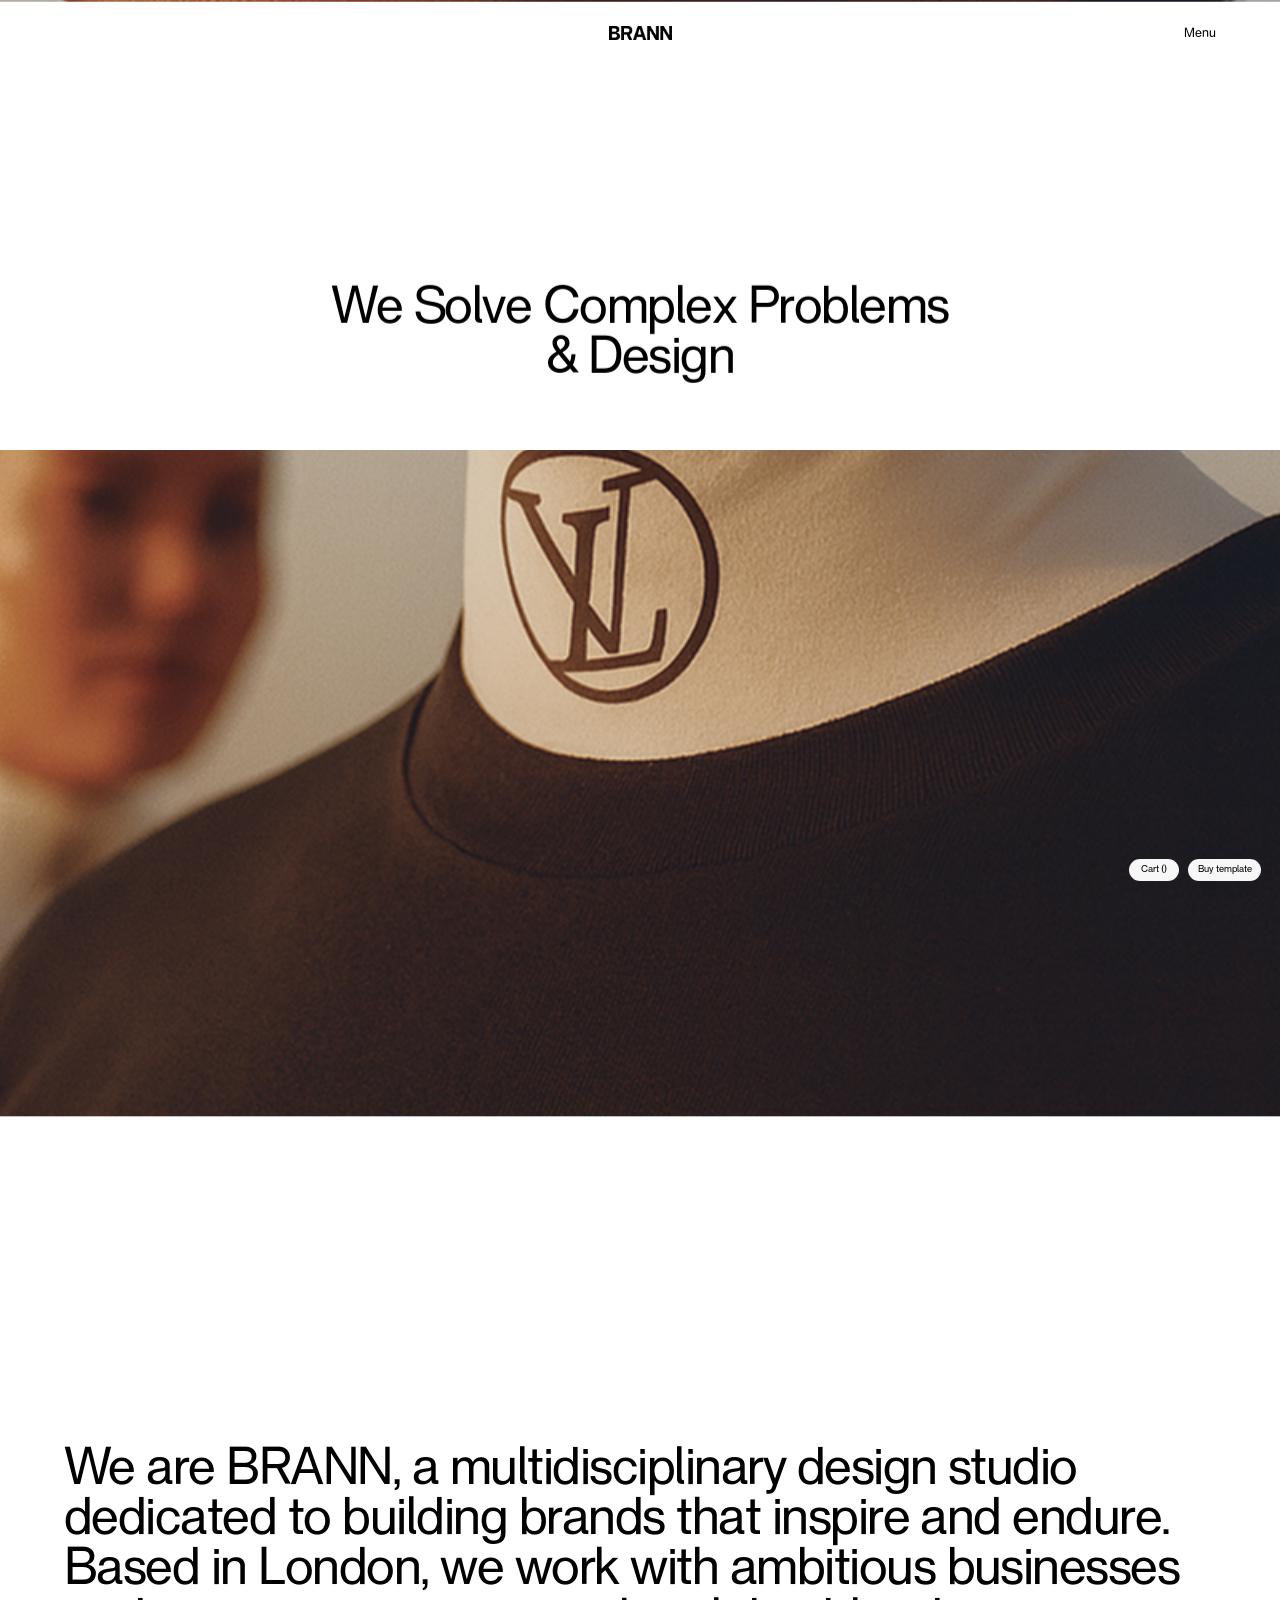
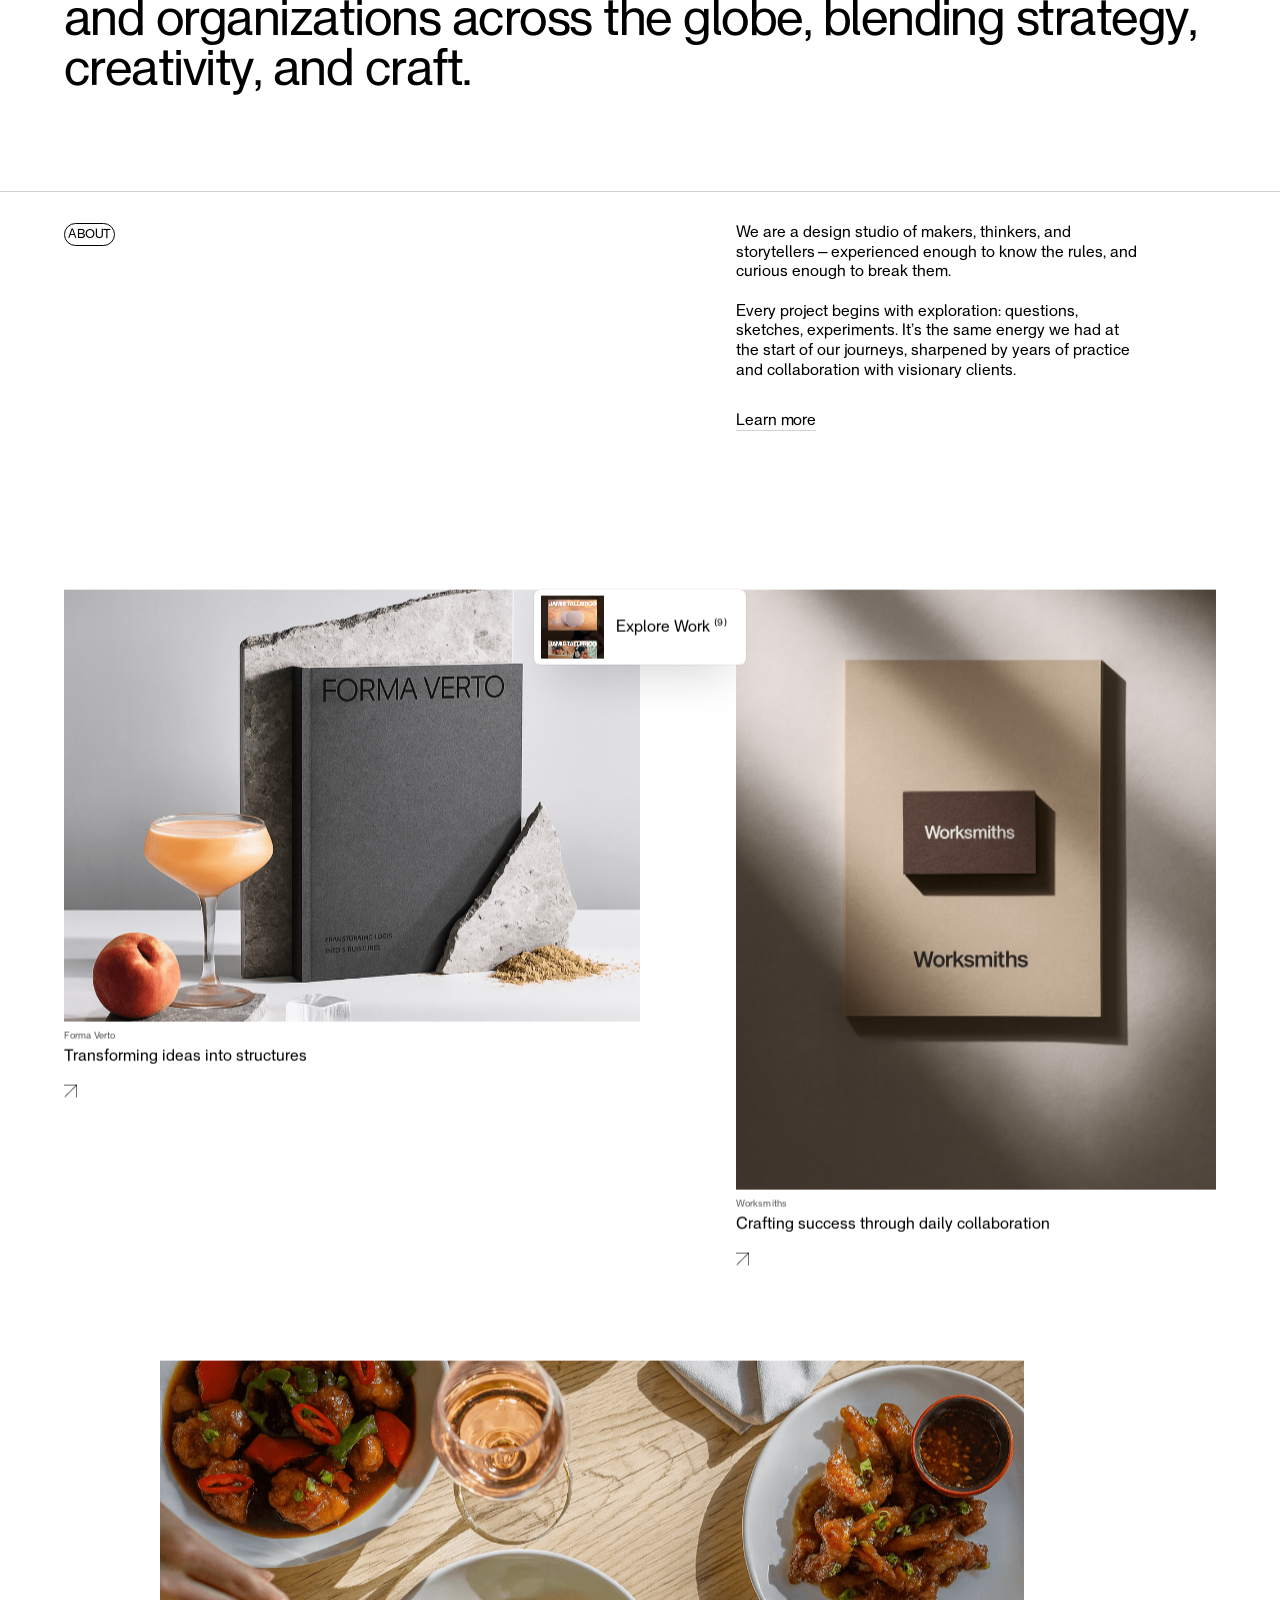
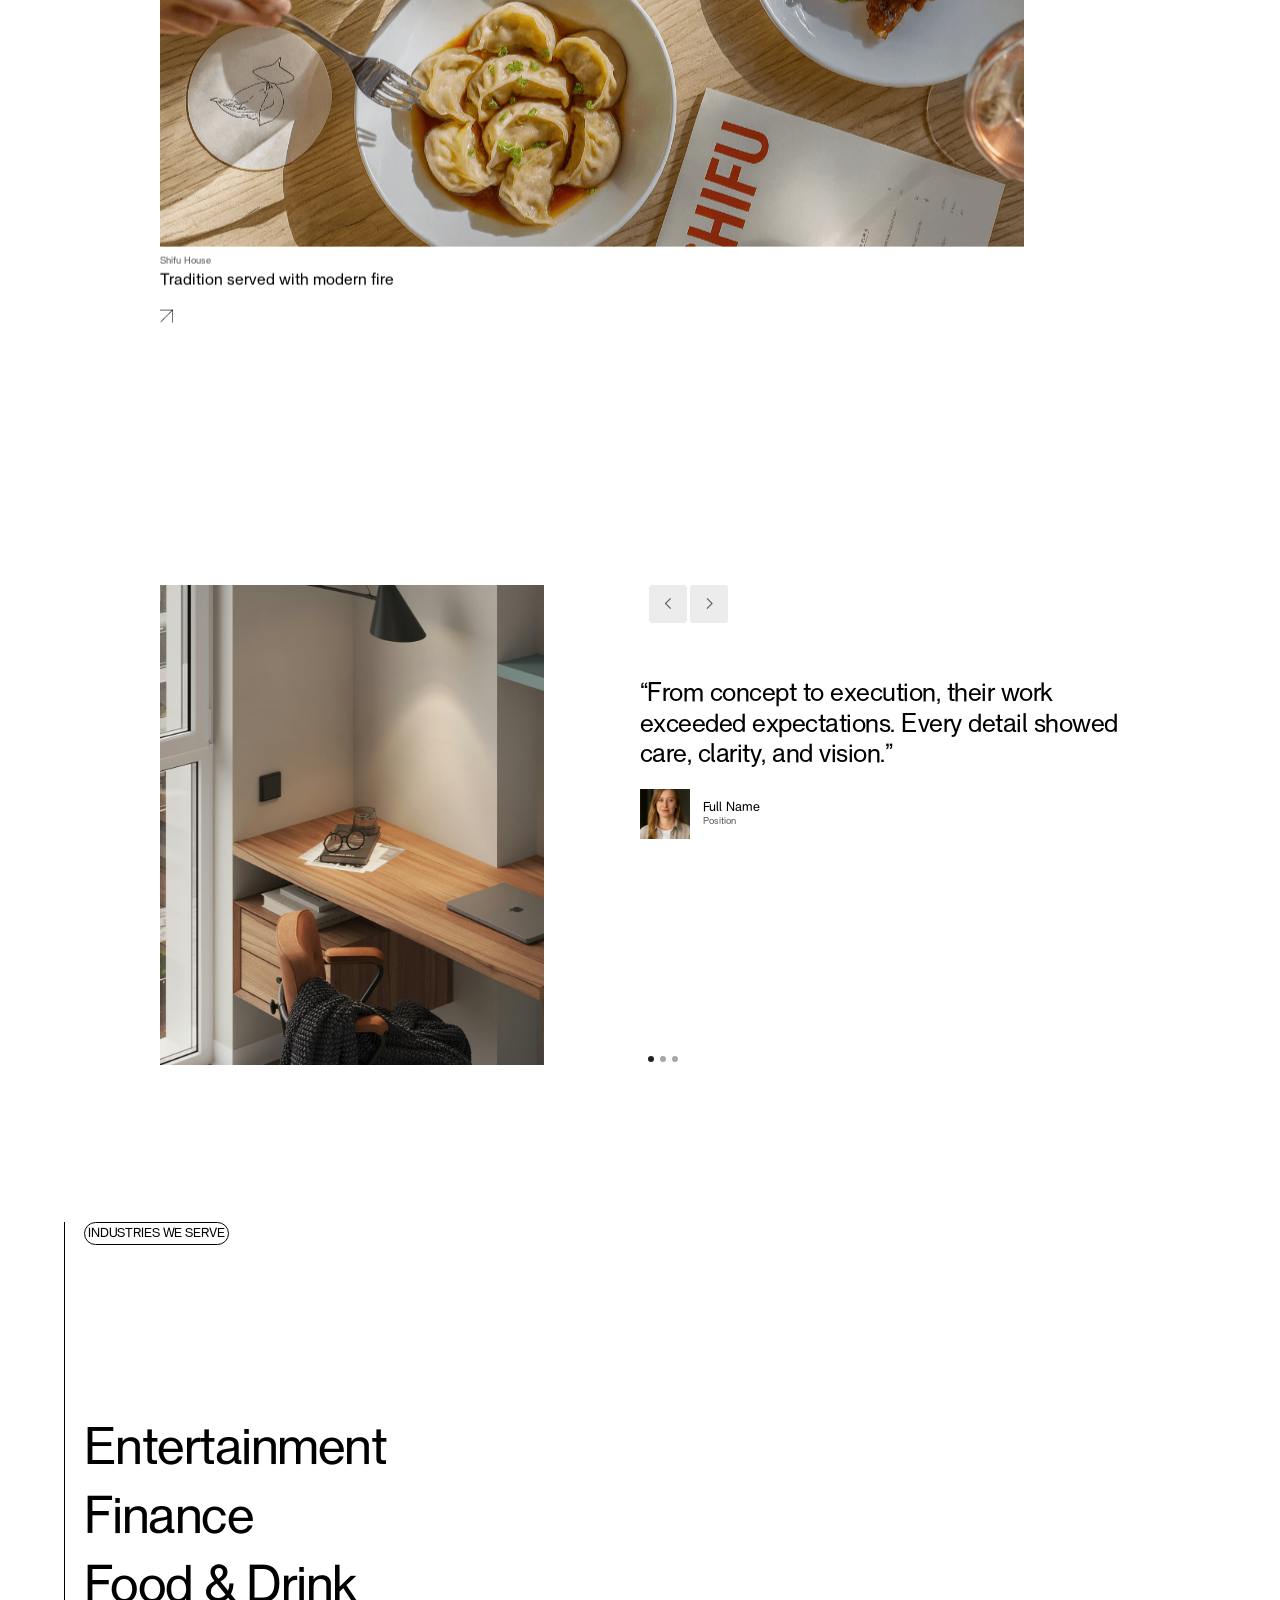
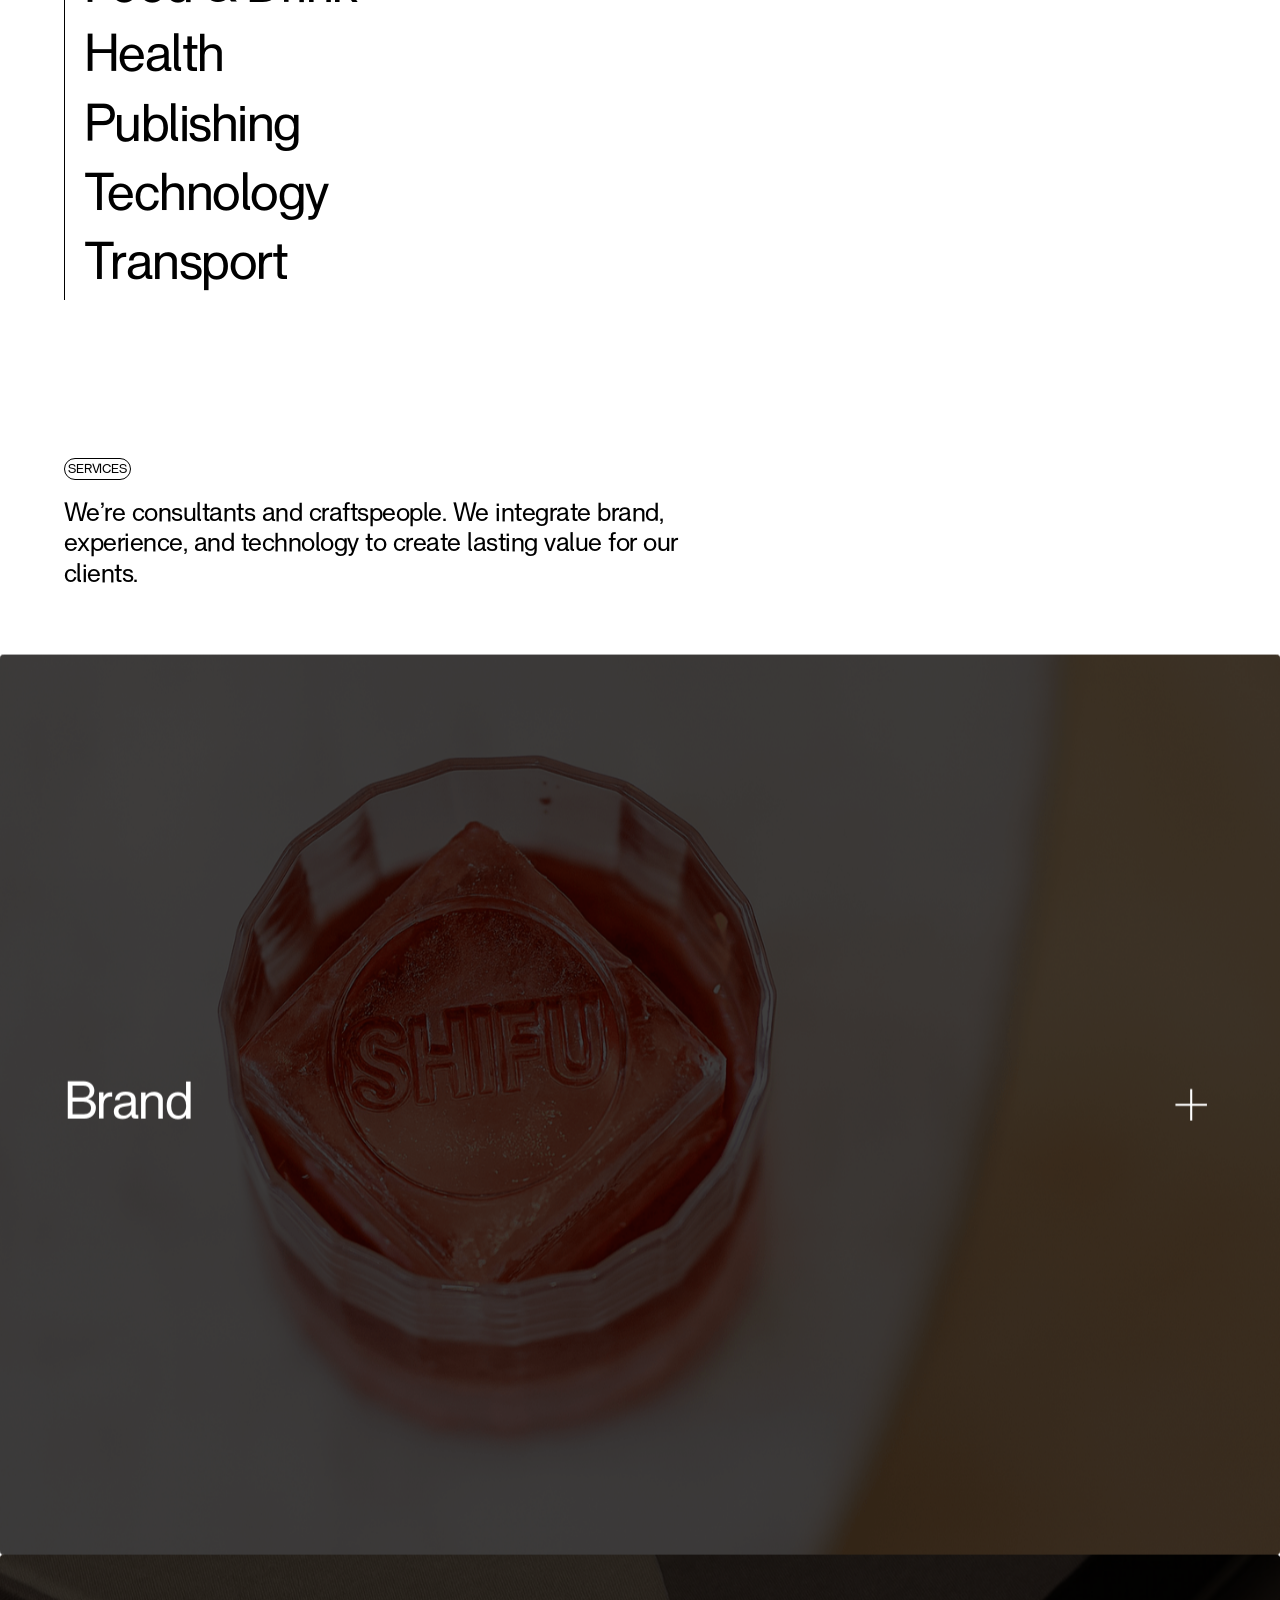
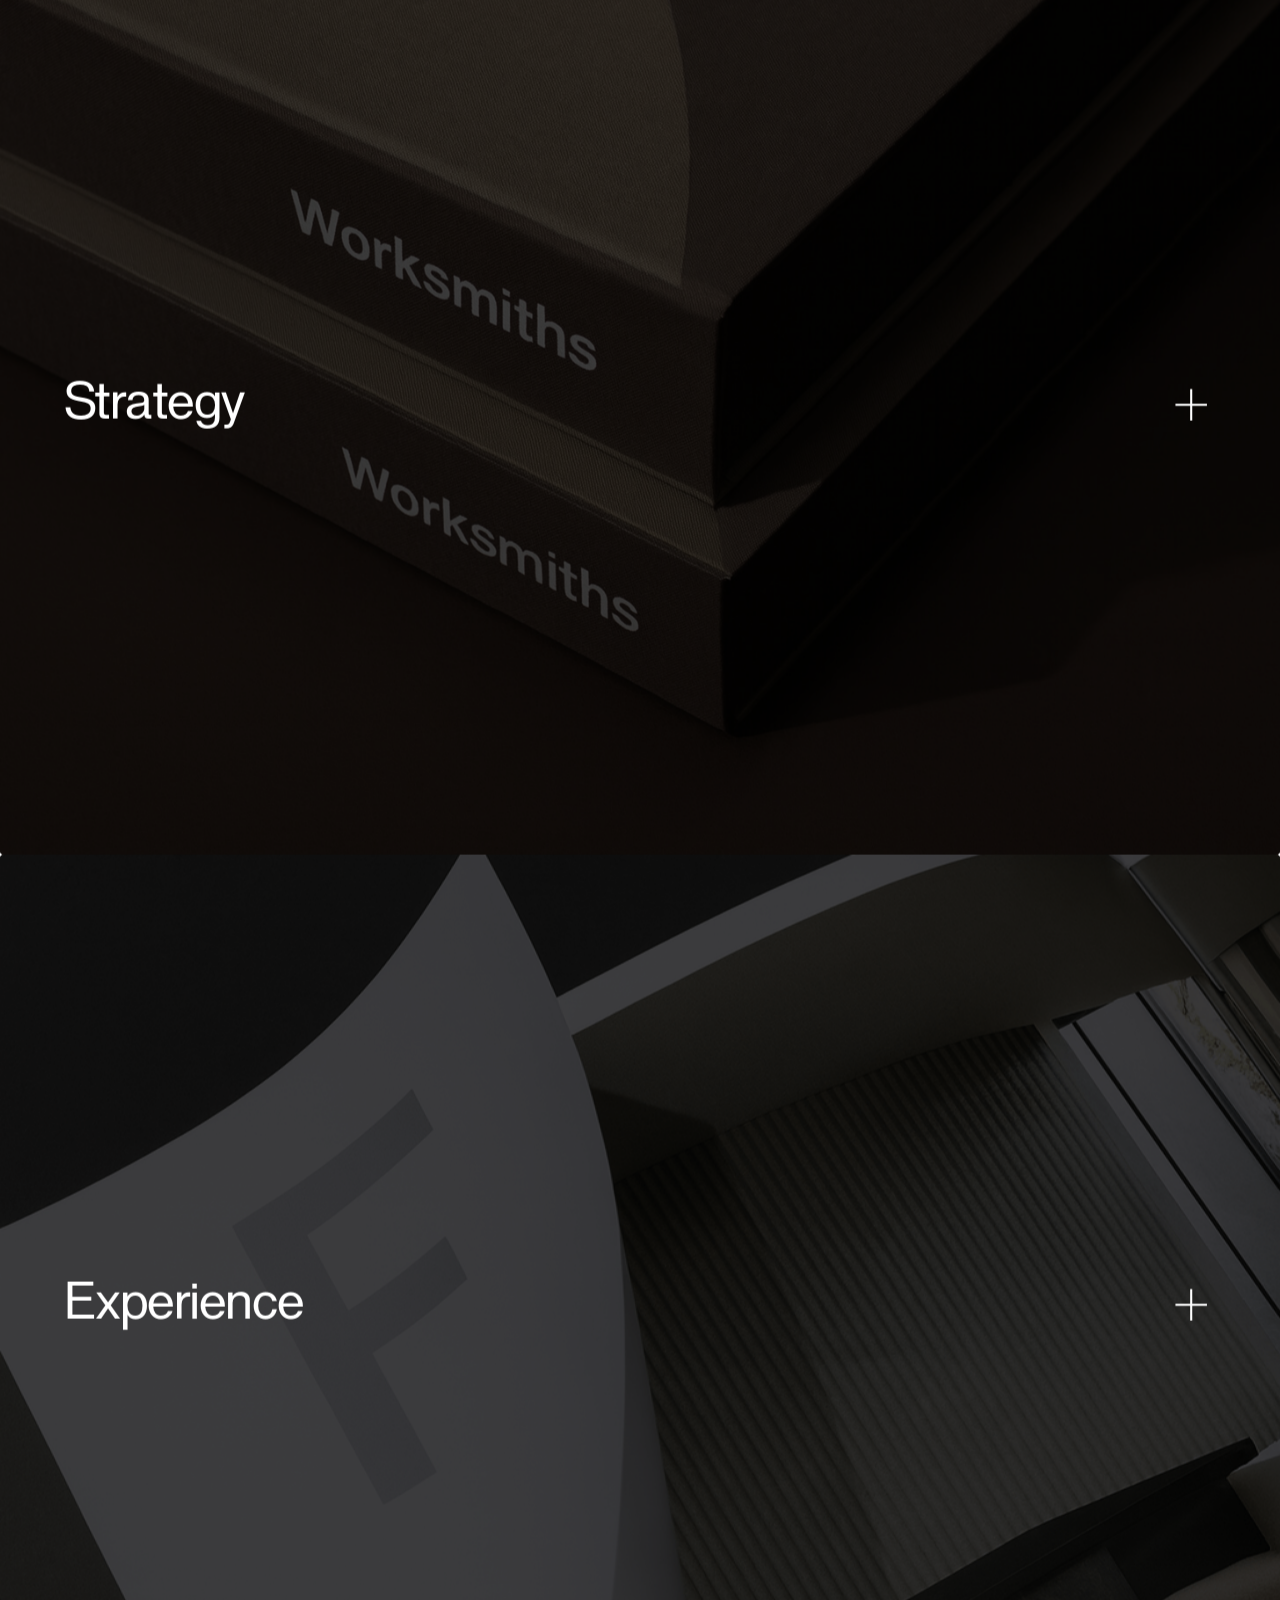
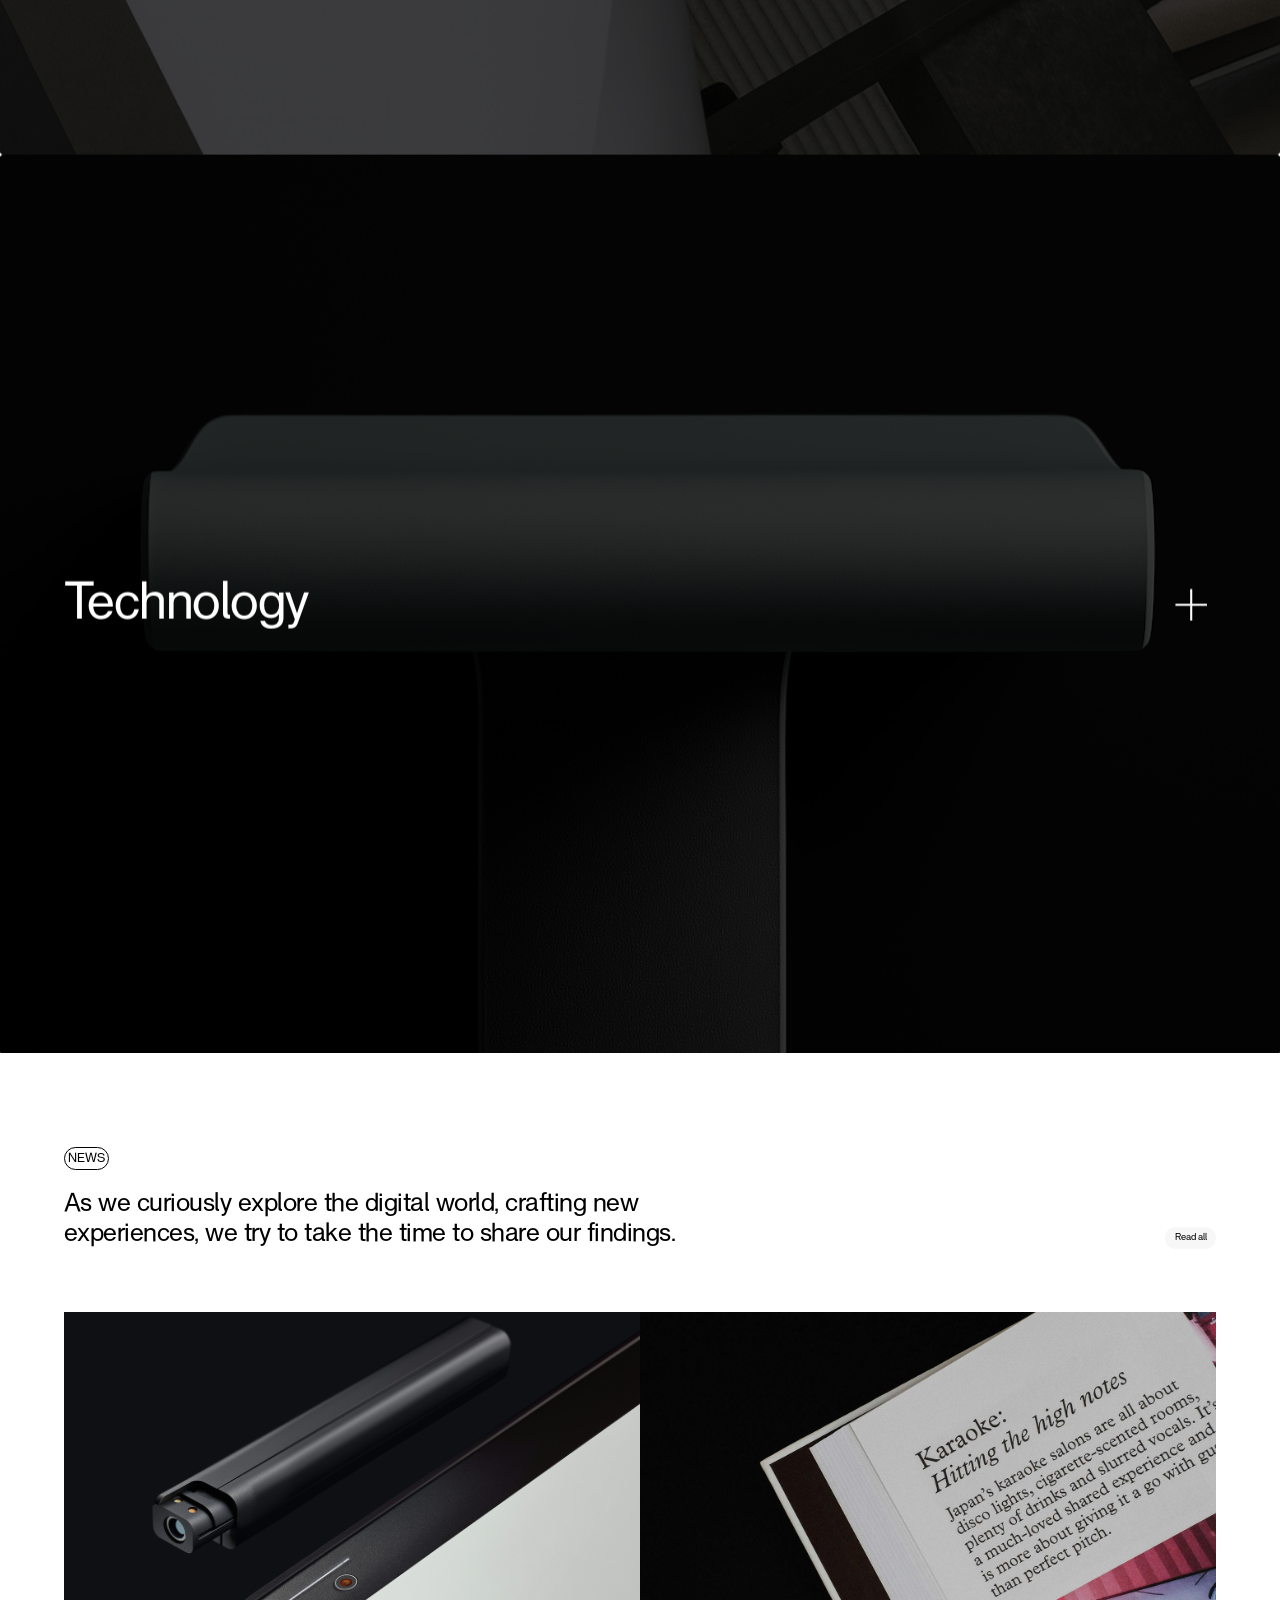
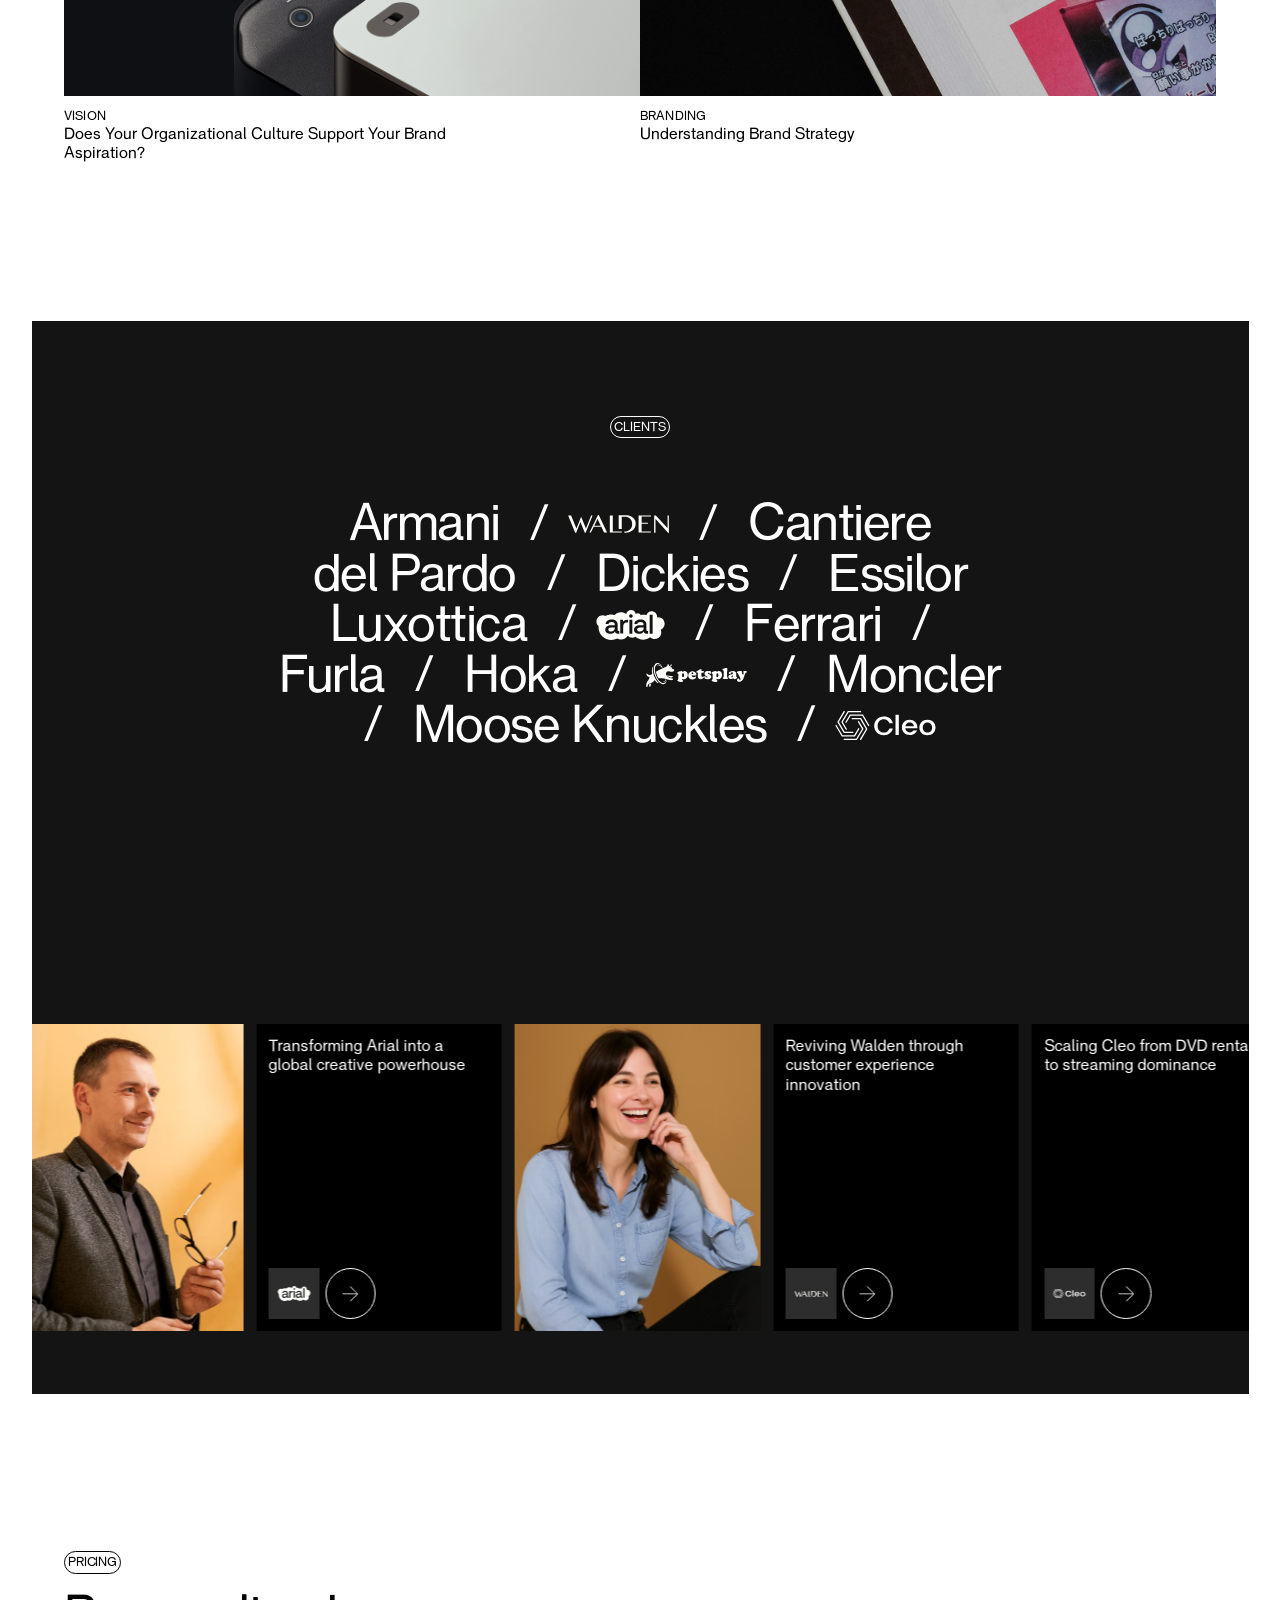
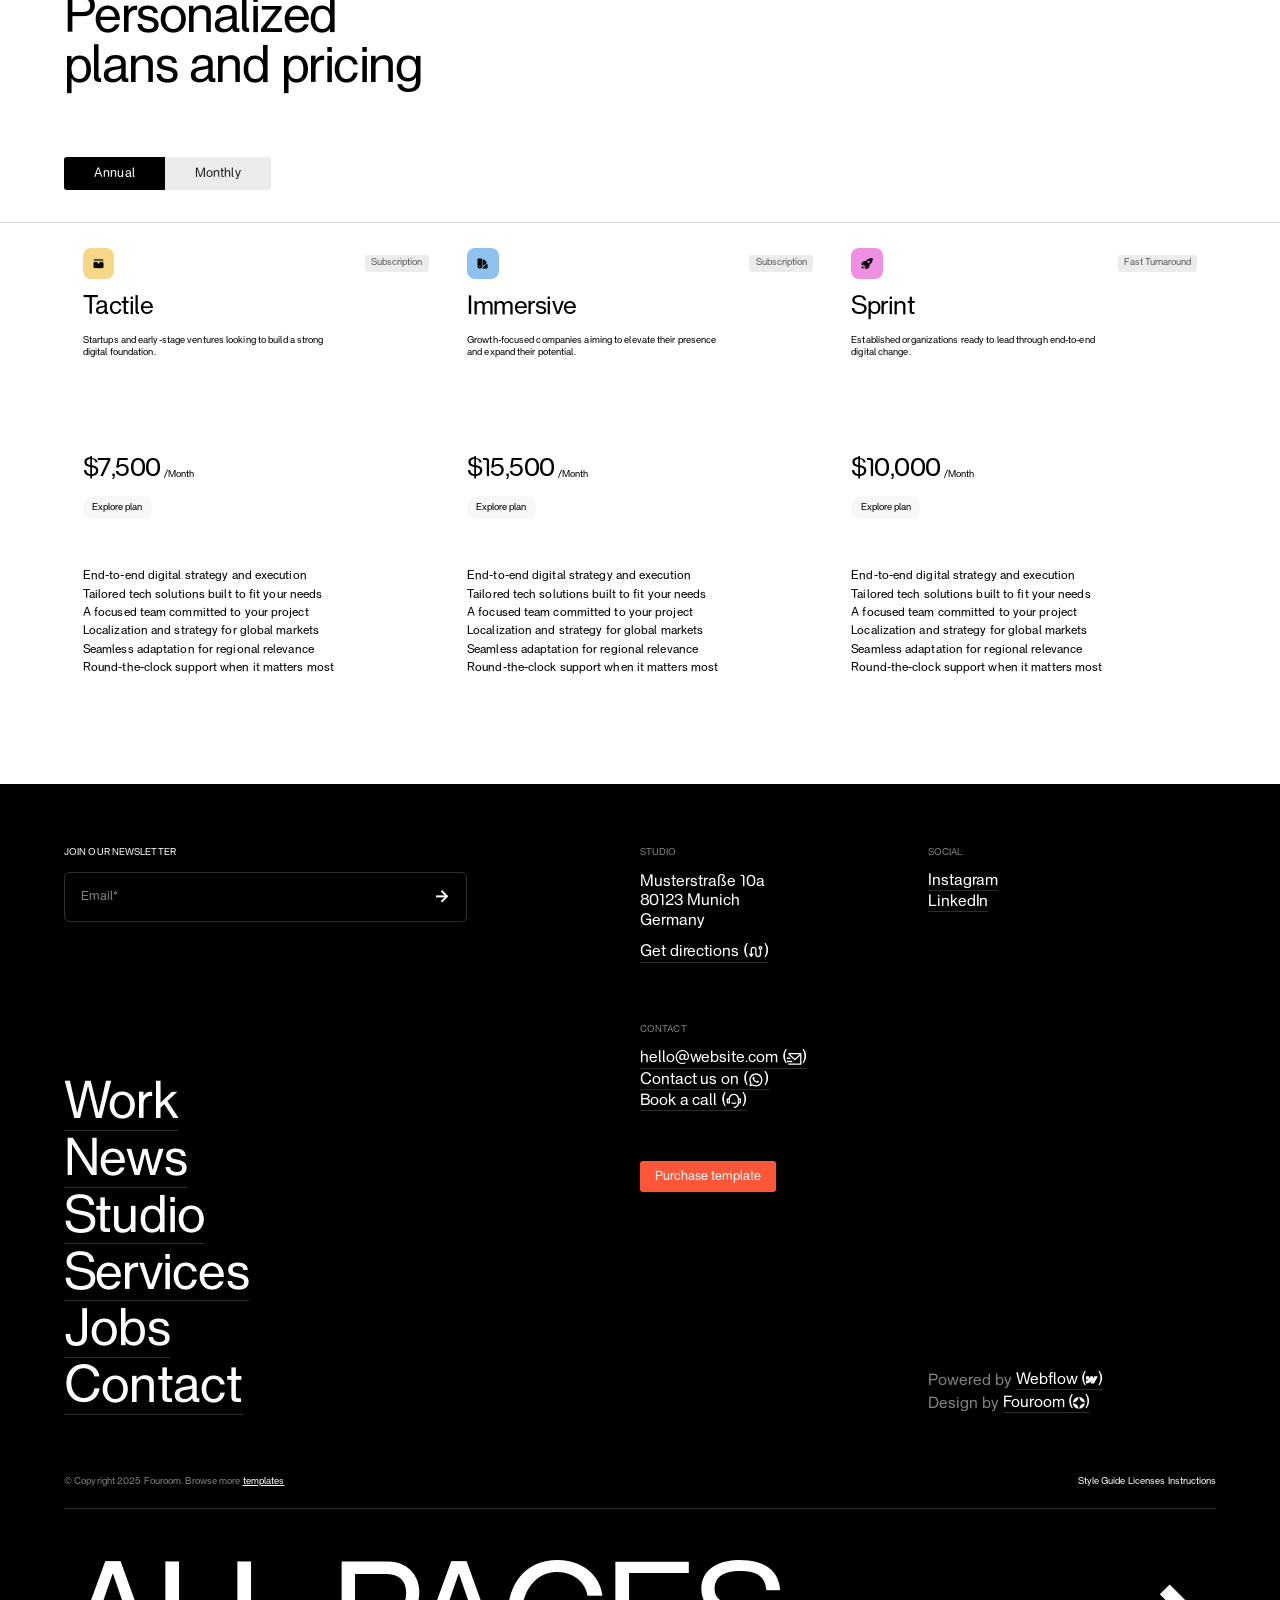
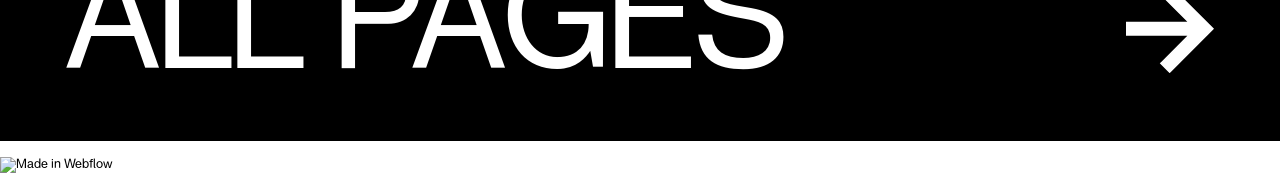
==== commit b8416606: "sudan" ====
--- a/index.htm
+++ b/index.htm
@@ -24,7 +24,7 @@
   <meta content="summary_large_image" name="twitter:card">
   <meta content="width=device-width, initial-scale=1" name="viewport">
   <meta content="Webflow" name="generator">
-  <link href="68a480bd18258a0deef8291e/css/brann-template.webflow.shared.863f27e0b.min.css" rel="stylesheet"
+  <link href="../68a480bd18258a0deef8291e/css/brann-template.webflow.shared.863f27e0b.min.css" rel="stylesheet"
     type="text/css">
   <style>
     @media (min-width:992px) {
--- a/68a480bd18258a0deef8291e/css/brann-template.webflow.shared.863f27e0b.min.css
+++ b/68a480bd18258a0deef8291e/css/brann-template.webflow.shared.863f27e0b.min.css
@@ -2909,6 +2909,10 @@
 .spacing {
   height: 0;
 }
+.hover-thumb_image img {
+  width: 100%;
+  height: 100%;
+}
 .spacing:where(.w-variant-1f4fa802-5809-9a64-b383-9d70eab575ff) {
   height: var(--_spacing---4);
 }
@@ -4434,8 +4438,6 @@
 }
 .hover-thumb_image {
   object-fit: cover;
-  width: 100%;
-  height: 100%;
   position: absolute;
   inset: 0%;
 }
